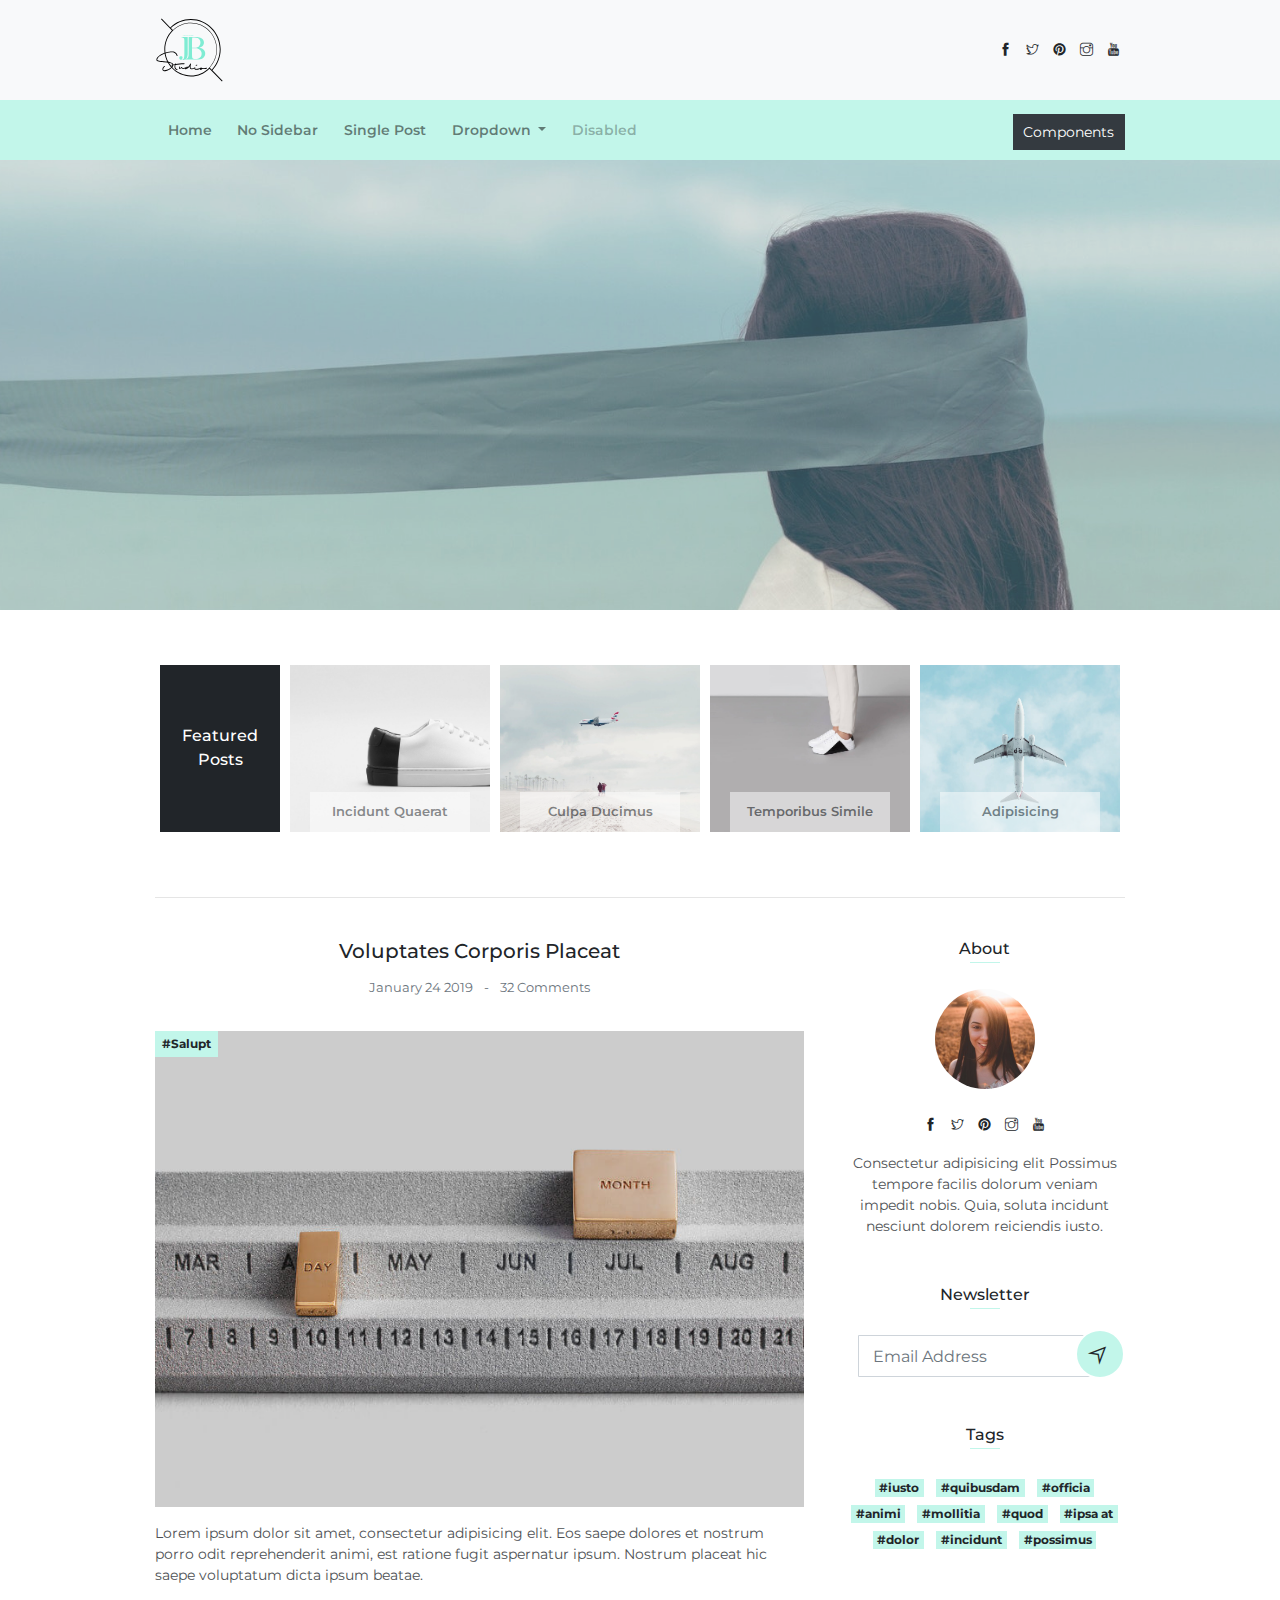
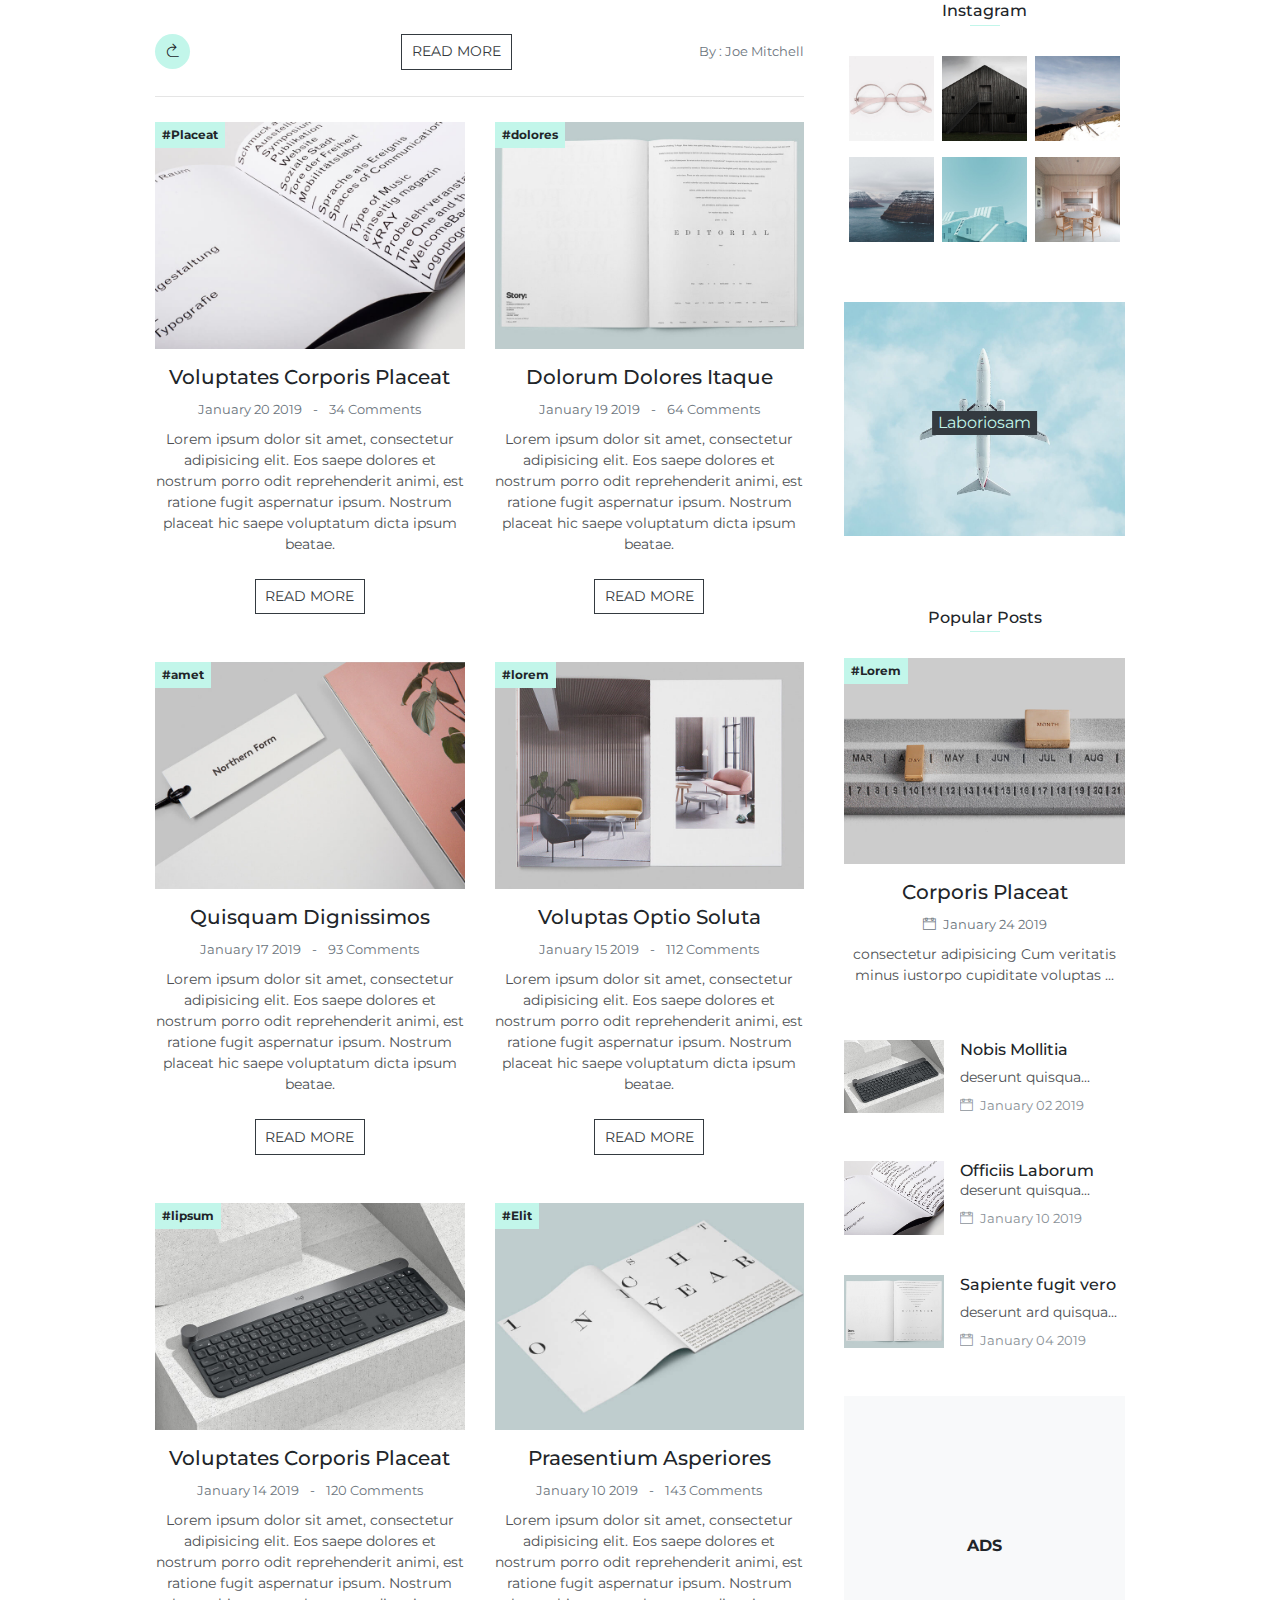
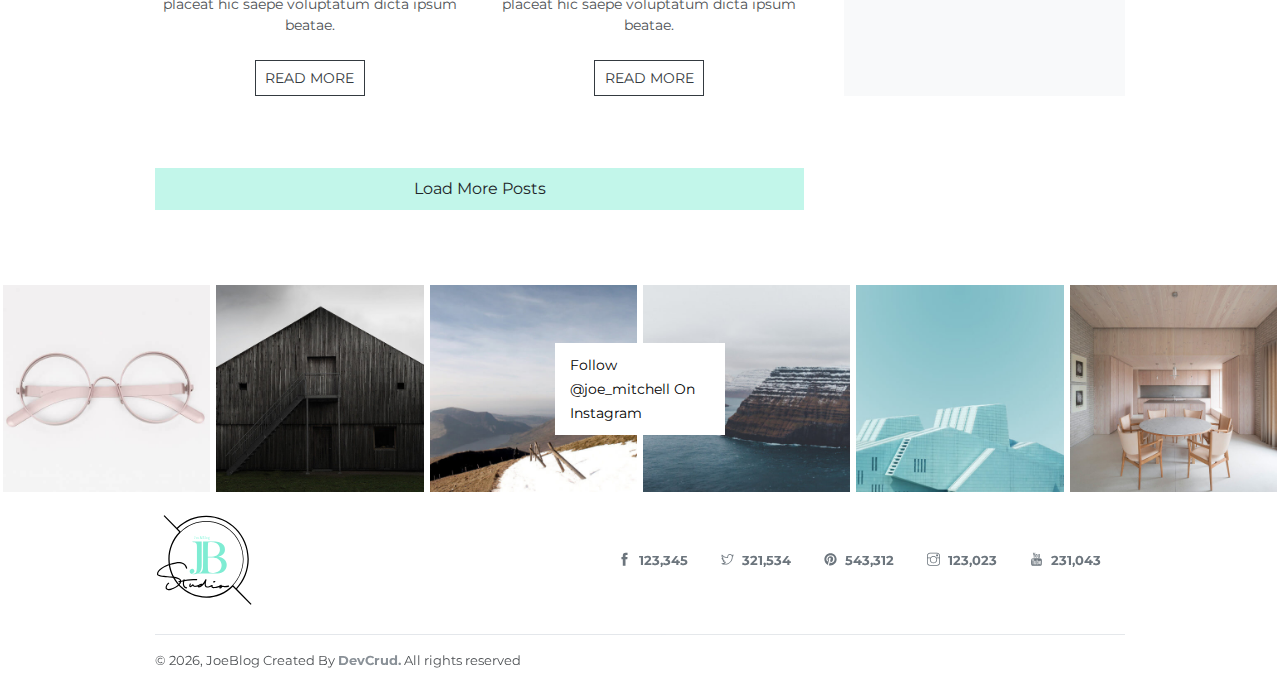
==== index.html @ 9dda312b "template website" ====
<!DOCTYPE html>
<html lang="en">
<head>
	<meta charset="utf-8">
    <meta name="viewport" content="width=device-width, initial-scale=1, shrink-to-fit=no">
    <meta name="description" content="Start your development with JoeBLog landing page.">
    <meta name="author" content="Devcrud">
    <title>JoeBLog | Free Bootstrap 4.3.x template</title>
    <!-- font icons -->
    <link rel="stylesheet" href="assets/vendors/themify-icons/css/themify-icons.css">
    <!-- Bootstrap + JoeBLog main styles -->
	<link rel="stylesheet" href="assets/css/joeblog.css">
</head>
<body data-spy="scroll" data-target=".navbar" data-offset="40" id="home">
    
    <!-- page First Navigation -->
    <nav class="navbar navbar-light bg-light">
        <div class="container">
            <a class="navbar-brand" href="#">
                <img src="assets/imgs/logo.svg" alt="">
            </a>
            <div class="socials">
                <a href="javascript:void(0)"><i class="ti-facebook"></i></a>
                <a href="javascript:void(0)"><i class="ti-twitter"></i></a>
                <a href="javascript:void(0)"><i class="ti-pinterest-alt"></i></a>
                <a href="javascript:void(0)"><i class="ti-instagram"></i></a>
                <a href="javascript:void(0)"><i class="ti-youtube"></i></a>
            </div>
        </div>
    </nav>
    <!-- End Of First Navigation -->

    <!-- Page Second Navigation -->
    <nav class="navbar custom-navbar navbar-expand-md navbar-light bg-primary sticky-top">
        <div class="container">
            <button class="navbar-toggler ml-auto" type="button" data-toggle="collapse" data-target="#navbarSupportedContent" aria-controls="navbarSupportedContent" aria-expanded="false" aria-label="Toggle navigation">
                <span class="navbar-toggler-icon"></span>
            </button>
            <div class="collapse navbar-collapse" id="navbarSupportedContent">
                <ul class="navbar-nav">                     
                    <li class="nav-item">
                        <a class="nav-link" href="index.html">Home</a>
                    </li>
                    <li class="nav-item">
                        <a class="nav-link" href="no-sidebar.html">No Sidebar</a>
                    </li>
                    <li class="nav-item">
                        <a class="nav-link" href="single-post.html">Single Post</a>
                    </li>
                    <li class="nav-item dropdown">
                        <a class="nav-link dropdown-toggle" href="#" id="navbarDropdown" role="button" data-toggle="dropdown" aria-haspopup="true" aria-expanded="false">
                            Dropdown
                        </a>
                        <div class="dropdown-menu" aria-labelledby="navbarDropdown">
                            <a class="dropdown-item" href="#">Action</a>
                            <a class="dropdown-item" href="#">Another action</a>
                            <div class="dropdown-divider"></div>
                            <a class="dropdown-item" href="#">Something else here</a>
                        </div>
                    </li>
                    <li class="nav-item">
                        <a class="nav-link disabled" href="#">Disabled</a>
                    </li>
                </ul>
                <div class="navbar-nav ml-auto">
                    <li class="nav-item">
                        <a href="components.html" class="ml-4 btn btn-dark mt-1 btn-sm">Components</a>
                    </li>
                </div>
            </div>
        </div>
    </nav>
    <!-- End Of Page Second Navigation -->
    
    <!-- page-header -->
    <header class="page-header"></header>
    <!-- end of page header -->

    <div class="container">
        <section>
            <div class="feature-posts">
                <a href="single-post.html" class="feature-post-item">                       
                    <span>Featured Posts</span>
                </a>
                <a href="single-post.html" class="feature-post-item">
                    <img src="assets/imgs/img-1.jpg" class="w-100" alt="">
                    <div class="feature-post-caption">Incidunt Quaerat</div>
                </a>
                <a href="single-post.html" class="feature-post-item">
                    <img src="assets/imgs/img-2.jpg" class="w-100" alt="">
                    <div class="feature-post-caption">Culpa Ducimus</div>
                </a>
                <a href="single-post.html" class="feature-post-item">
                    <img src="assets/imgs/img-3.jpg" class="w-100" alt="">
                    <div class="feature-post-caption">Temporibus Simile</div>
                </a>
                <a href="single-post.html" class="feature-post-item">
                    <img src="assets/imgs/img-4.jpg" class="w-100" alt="">
                    <div class="feature-post-caption">Adipisicing</div>
                </a>
            </div>
        </section>
        <hr>
        <div class="page-container">
            <div class="page-content">
                <div class="card">
                    <div class="card-header text-center">
                        <h5 class="card-title">Voluptates Corporis Placeat</h5> 
                        <small class="small text-muted">January 24 2019 
                            <span class="px-2">-</span>
                            <a href="#" class="text-muted">32 Comments</a>
                        </small>
                    </div>
                    <div class="card-body">
                        <div class="blog-media">
                            <img src="assets/imgs/blog-6.jpg" alt="" class="w-100">
                            <a href="#" class="badge badge-primary">#Salupt</a>     
                        </div>  
                        <p class="my-3">Lorem ipsum dolor sit amet, consectetur adipisicing elit. Eos saepe dolores et nostrum porro odit reprehenderit animi, est ratione fugit aspernatur ipsum. Nostrum placeat hic saepe voluptatum dicta ipsum beatae.</p>
                    </div>
                    
                    <div class="card-footer d-flex justify-content-between align-items-center flex-basis-0">
                        <button class="btn btn-primary circle-35 mr-4"><i class="ti-back-right"></i></button>
                        <a href="single-post.html" class="btn btn-outline-dark btn-sm">READ MORE</a>
                        <a href="#" class="text-dark small text-muted">By : Joe Mitchell</a>
                    </div>                  
                </div>
                <hr>
                <div class="row">                       
                    <div class="col-lg-6">
                        <div class="card text-center mb-5">
                            <div class="card-header p-0">                                   
                                <div class="blog-media">
                                    <img src="assets/imgs/blog-2.jpg" alt="" class="w-100">
                                    <a href="#" class="badge badge-primary">#Placeat</a>        
                                </div>  
                            </div>
                            <div class="card-body px-0">
                                <h5 class="card-title mb-2">Voluptates Corporis Placeat</h5>    
                                <small class="small text-muted">January 20 2019 
                                    <span class="px-2">-</span>
                                    <a href="#" class="text-muted">34 Comments</a>
                                </small>
                                <p class="my-2">Lorem ipsum dolor sit amet, consectetur adipisicing elit. Eos saepe dolores et nostrum porro odit reprehenderit animi, est ratione fugit aspernatur ipsum. Nostrum placeat hic saepe voluptatum dicta ipsum beatae.</p>
                            </div>
                            
                            <div class="card-footer p-0 text-center">
                                <a href="single-post.html" class="btn btn-outline-dark btn-sm">READ MORE</a>
                            </div>                  
                        </div>
                    </div>
                    <div class="col-lg-6">
                        <div class="card text-center mb-5">
                            <div class="card-header p-0">                                   
                                <div class="blog-media">
                                    <img src="assets/imgs/blog-3.jpg" alt="" class="w-100">
                                    <a href="#" class="badge badge-primary">#dolores</a>        
                                </div>  
                            </div>
                            <div class="card-body px-0">
                                <h5 class="card-title mb-2">Dolorum Dolores Itaque</h5> 
                                <small class="small text-muted">January 19 2019 
                                    <span class="px-2">-</span>
                                    <a href="#" class="text-muted">64 Comments</a>
                                </small>
                                <p class="my-2">Lorem ipsum dolor sit amet, consectetur adipisicing elit. Eos saepe dolores et nostrum porro odit reprehenderit animi, est ratione fugit aspernatur ipsum. Nostrum placeat hic saepe voluptatum dicta ipsum beatae.</p>
                            </div>
                            
                            <div class="card-footer p-0 text-center">
                                <a href="single-post.html" class="btn btn-outline-dark btn-sm">READ MORE</a>
                            </div>                  
                        </div>
                    </div>
                </div>
                <div class="row">                       
                    <div class="col-lg-6">
                        <div class="card text-center mb-5">
                            <div class="card-header p-0">                                   
                                <div class="blog-media">
                                    <img src="assets/imgs/blog-4.jpg" alt="" class="w-100">
                                    <a href="#" class="badge badge-primary">#amet</a>       
                                </div>  
                            </div>
                            <div class="card-body px-0">
                                <h5 class="card-title mb-2">Quisquam Dignissimos</h5>   
                                <small class="small text-muted">January 17 2019 
                                    <span class="px-2">-</span>
                                    <a href="#" class="text-muted">93 Comments</a>
                                </small>
                                <p class="my-2">Lorem ipsum dolor sit amet, consectetur adipisicing elit. Eos saepe dolores et nostrum porro odit reprehenderit animi, est ratione fugit aspernatur ipsum. Nostrum placeat hic saepe voluptatum dicta ipsum beatae.</p>
                            </div>
                            
                            <div class="card-footer p-0 text-center">
                                <a href="single-post.html" class="btn btn-outline-dark btn-sm">READ MORE</a>
                            </div>                  
                        </div>
                    </div>
                    <div class="col-lg-6">
                        <div class="card text-center mb-5">
                            <div class="card-header p-0">                                   
                                <div class="blog-media">
                                    <img src="assets/imgs/blog-5.jpg" alt="" class="w-100">
                                    <a href="#" class="badge badge-primary">#lorem</a>      
                                </div>  
                            </div>
                            <div class="card-body px-0">
                                <h5 class="card-title mb-2">Voluptas Optio Soluta</h5>  
                                <small class="small text-muted">January 15 2019 
                                    <span class="px-2">-</span>
                                    <a href="#" class="text-muted">112 Comments</a>
                                </small>
                                <p class="my-2">Lorem ipsum dolor sit amet, consectetur adipisicing elit. Eos saepe dolores et nostrum porro odit reprehenderit animi, est ratione fugit aspernatur ipsum. Nostrum placeat hic saepe voluptatum dicta ipsum beatae.</p>
                            </div>
                            
                            <div class="card-footer p-0 text-center">
                                <a href="single-post.html" class="btn btn-outline-dark btn-sm">READ MORE</a>
                            </div>                  
                        </div>
                    </div>
                </div>
                <div class="row">                       
                    <div class="col-lg-6">
                        <div class="card text-center mb-5">
                            <div class="card-header p-0">                                   
                                <div class="blog-media">
                                    <img src="assets/imgs/blog-1.jpg" alt="" class="w-100">
                                    <a href="#" class="badge badge-primary">#lipsum</a>     
                                </div>  
                            </div>
                            <div class="card-body px-0">
                                <h5 class="card-title mb-2">Voluptates Corporis Placeat</h5>    
                                <small class="small text-muted">January 14 2019 
                                    <span class="px-2">-</span>
                                    <a href="#" class="text-muted">120 Comments</a>
                                </small>
                                <p class="my-2">Lorem ipsum dolor sit amet, consectetur adipisicing elit. Eos saepe dolores et nostrum porro odit reprehenderit animi, est ratione fugit aspernatur ipsum. Nostrum placeat hic saepe voluptatum dicta ipsum beatae.</p>
                            </div>
                            
                            <div class="card-footer p-0 text-center">
                                <a href="single-post.html" class="btn btn-outline-dark btn-sm">READ MORE</a>
                            </div>                  
                        </div>
                    </div>
                    <div class="col-lg-6">
                        <div class="card text-center mb-5">
                            <div class="card-header p-0">                                   
                                <div class="blog-media">
                                    <img src="assets/imgs/blog-7.jpg" alt="" class="w-100">
                                    <a href="#" class="badge badge-primary">#Elit</a>       
                                </div>  
                            </div>
                            <div class="card-body px-0">
                                <h5 class="card-title mb-2">Praesentium Asperiores</h5> 
                                <small class="small text-muted">January 10 2019 
                                    <span class="px-2">-</span>
                                    <a href="#" class="text-muted">143 Comments</a>
                                </small>
                                <p class="my-2">Lorem ipsum dolor sit amet, consectetur adipisicing elit. Eos saepe dolores et nostrum porro odit reprehenderit animi, est ratione fugit aspernatur ipsum. Nostrum placeat hic saepe voluptatum dicta ipsum beatae.</p>
                            </div>
                            
                            <div class="card-footer p-0 text-center">
                                <a href="single-post.html" class="btn btn-outline-dark btn-sm">READ MORE</a>
                            </div>                  
                        </div>
                    </div>
                </div>
                <button class="btn btn-primary btn-block my-4">Load More Posts</button>
            </div>

            <!-- Sidebar -->
            <div class="page-sidebar text-center">
                <h6 class="sidebar-title section-title mb-4 mt-3">About</h6>
                <img src="assets/imgs/avatar.jpg" alt="" class="circle-100 mb-3">
                <div class="socials mb-3 mt-2">
                    <a href="javascript:void(0)"><i class="ti-facebook"></i></a>
                    <a href="javascript:void(0)"><i class="ti-twitter"></i></a>
                    <a href="javascript:void(0)"><i class="ti-pinterest-alt"></i></a>
                    <a href="javascript:void(0)"><i class="ti-instagram"></i></a>
                    <a href="javascript:void(0)"><i class="ti-youtube"></i></a>
                </div>
                <p>Consectetur adipisicing elit Possimus tempore facilis dolorum veniam impedit nobis. Quia, soluta incidunt nesciunt dolorem reiciendis iusto.</p>
                

                <h6 class="sidebar-title mt-5 mb-4">Newsletter</h6>
                <form action="">
                    <div class="subscribe-wrapper">
                        <input type="email" class="form-control" placeholder="Email Address">
                        <button type="submit" class="btn btn-primary"><i class="ti-location-arrow"></i></button>
                    </div>
                </form>

                <h6 class="sidebar-title mt-5 mb-4">Tags</h6>
                <a href="javascript:void(0)" class="badge badge-primary m-1">#iusto</a>
                <a href="javascript:void(0)" class="badge badge-primary m-1">#quibusdam</a>
                <a href="javascript:void(0)" class="badge badge-primary m-1">#officia</a>
                <a href="javascript:void(0)" class="badge badge-primary m-1">#animi</a>
                <a href="javascript:void(0)" class="badge badge-primary m-1">#mollitia</a>
                <a href="javascript:void(0)" class="badge badge-primary m-1">#quod</a>
                <a href="javascript:void(0)" class="badge badge-primary m-1">#ipsa at</a>
                <a href="javascript:void(0)" class="badge badge-primary m-1">#dolor</a>
                <a href="javascript:void(0)" class="badge badge-primary m-1">#incidunt</a>
                <a href="javascript:void(0)" class="badge badge-primary m-1">#possimus</a>

                <h6 class="sidebar-title mt-5 mb-4">Instagram</h6>
                <div class="row px-3">
                    <div class="col-4 p-1 figure">
                        <a href="#" class="figure-img">
                            <img src="assets/imgs/insta-1.jpg" alt="">
                        </a>
                    </div>
                    <div class="col-4 p-1 figure">
                        <a href="#" class="figure-img">
                            <img src="assets/imgs/insta-2.jpg" alt="" class="w-100 m-0">
                        </a>
                    </div>  
                    <div class="col-4 p-1 figure">
                        <a href="#" class="figure-img">
                            <img src="assets/imgs/insta-3.jpg" alt="" class="w-100">
                        </a>
                    </div>
                    <div class="col-4 p-1 figure">
                        <a href="#" class="figure-img">
                            <img src="assets/imgs/insta-4.jpg" alt="" class="w-100 m-0">
                        </a>
                    </div>  
                    <div class="col-4 p-1 figure">
                        <a href="#" class="figure-img">
                            <img src="assets/imgs/insta-5.jpg" alt="" class="w-100">
                        </a>
                    </div>
                    <div class="col-4 p-1 figure">
                        <a href="#" class="figure-img">
                            <img src="assets/imgs/insta-6.jpg" alt="" class="w-100 m-0">
                        </a>
                    </div>                          
                </div>  

                <figure class="figure mt-5">
                    <a href="single-post.html" class="figure-img">
                        <img src="assets/imgs/img-4.jpg" alt="" class="w-100">
                        <figcaption class="figcaption">Laboriosam</figcaption>
                    </a>
                </figure>

                <h6 class="sidebar-title mt-5 mb-4">Popular Posts</h6>
                <div class="card mb-4">
                    <a href="single-post.html" class="overlay-link"></a>
                    <div class="card-header p-0">                                   
                        <div class="blog-media">
                            <img src="assets/imgs/blog-6.jpg" alt="" class="w-100">
                            <a href="#" class="badge badge-primary">#Lorem</a>      
                        </div>  
                    </div>
                    <div class="card-body px-0">
                        <h5 class="card-title mb-2">Corporis Placeat</h5>   
                        <small class="small text-muted"><i class="ti-calendar pr-1"></i> January 24 2019
                        </small>
                        <p class="my-2">consectetur adipisicing Cum veritatis minus iustorpo cupiditate voluptas ...</p>
                    </div>      
                </div>

                <div class="media text-left mb-4">
                    <a href="single-post.html" class="overlay-link"></a>
                    <img class="mr-3" src="assets/imgs/blog-1.jpg" width="100px" alt="Generic placeholder image">
                    <div class="media-body">
                        <h6 class="mt-0">Nobis Mollitia</h6>
                        <p class="mb-2"> deserunt quisqua...</p>
                        <p class="text-muted small"><i class="ti-calendar pr-1"></i>  January 02 2019</p>
                    </div>
                </div>
                <div class="media text-left mb-4">
                    <a href="single-post.html" class="overlay-link"></a>
                    <img class="mr-3" src="assets/imgs/blog-2.jpg" width="100px" alt="Generic placeholder image">
                    <div class="media-body">
                        <h6 class="mt-0">Officiis Laborum</6>
                        <p class="mb-2"> deserunt quisqua...</p>                            
                        <p class="text-muted small"><i class="ti-calendar pr-1"></i>  January 10 2019</p>
                    </div>
                </div>
                <div class="media text-left mb-4">
                    <a href="single-post.html" class="overlay-link"></a>
                    <img class="mr-3" src="assets/imgs/blog-3.jpg" width="100px" alt="Generic placeholder image">
                    <div class="media-body">
                        <h6 class="mt-0">Sapiente fugit vero</h6>
                        <p class="mb-2"> deserunt ard quisqua...</p>                        
                        <p class="text-muted small"><i class="ti-calendar pr-1"></i>  January 04 2019</p>
                    </div>
                </div>  
                <div class="ad-card d-flex text-center align-items-center justify-content-center">
                    <span href="#" class="font-weight-bold">ADS</span>
                </div>
            </div>
        </div>
    </div>

    <div class="instagram-wrapper mt-5">
        <div class="ig-id">
            <a href="javascript:void(0)">Follow @joe_mitchell On Instagram</a>
        </div>
        <a href="javascript:void(0)" class="insta-item">
            <img src="assets/imgs/insta-1.jpg" alt="" class="w-100">
            <div class="overlay">
                <span>
                    <i class="ti-heart"></i> 23
                </span>
                <span>
                    <i class="ti-comment"></i> 12
                </span>
            </div>
        </a>
        <a href="javascript:void(0)" class="insta-item">
            <img src="assets/imgs/insta-2.jpg" alt="" class="w-100">
            <div class="overlay">
                <span>
                    <i class="ti-heart"></i> 23
                </span>
                <span>
                    <i class="ti-comment"></i> 12
                </span>
            </div>
        </a>
        <a href="javascript:void(0)" class="insta-item">
            <img src="assets/imgs/insta-3.jpg" alt="" class="w-100">
            <div class="overlay">
                <span>
                    <i class="ti-heart"></i> 23
                </span>
                <span>
                    <i class="ti-comment"></i> 12
                </span>
            </div>
        </a>
        <a href="javascript:void(0)" class="insta-item">
            <img src="assets/imgs/insta-4.jpg" alt="" class="w-100">
            <div class="overlay">
                <span>
                    <i class="ti-heart"></i> 23
                </span>
                <span>
                    <i class="ti-comment"></i> 12
                </span>
            </div>
        </a>
        <a href="javascript:void(0)" class="insta-item">
            <img src="assets/imgs/insta-5.jpg" alt="" class="w-100">
            <div class="overlay">
                <span>
                    <i class="ti-heart"></i> 23
                </span>
                <span>
                    <i class="ti-comment"></i> 12
                </span>
            </div>
        </a>
        <a href="javascript:void(0)" class="insta-item">
            <img src="assets/imgs/insta-6.jpg" alt="" class="w-100">
            <div class="overlay">
                <span>
                    <i class="ti-heart"></i> 23
                </span>
                <span>
                    <i class="ti-comment"></i> 12
                </span>
            </div>
        </a>
    </div>

    <!-- Page Footer -->
    <footer class="page-footer">
        <div class="container">
            <div class="row align-items-center justify-content-between">
                <div class="col-md-3 text-center text-md-left mb-3 mb-md-0">
                    <img src="assets/imgs/logo.svg" alt="" class="logo">
                </div>
                <div class="col-md-9 text-center text-md-right">
                    <div class="socials">
                        <a href="javascript:void(0)" class="font-weight-bold text-muted mr-4"><i class="ti-facebook pr-1"></i> 123,345</a>
                        <a href="javascript:void(0)" class="font-weight-bold text-muted mr-4"><i class="ti-twitter pr-1"></i> 321,534</a>
                        <a href="javascript:void(0)" class="font-weight-bold text-muted mr-4"><i class="ti-pinterest-alt pr-1"></i> 543,312</a>
                        <a href="javascript:void(0)" class="font-weight-bold text-muted mr-4"><i class="ti-instagram pr-1"></i> 123,023</a>
                        <a href="javascript:void(0)" class="font-weight-bold text-muted mr-4"><i class="ti-youtube pr-1"></i> 231,043</a>
                    </div>
                </div>  
            </div>
            <p class="border-top mb-0 mt-4 pt-3 small">&copy; <script>document.write(new Date().getFullYear())</script>, JoeBlog Created By <a href="https://www.devcrud.com" class="text-muted font-weight-bold" target="_blank">DevCrud.</a>  All rights reserved </p> 
        </div>      
    </footer>
    <!-- End of Page Footer -->

	<!-- core  -->
    <script src="assets/vendors/jquery/jquery-3.4.1.js"></script>
    <script src="assets/vendors/bootstrap/bootstrap.bundle.js"></script>

    <!-- JoeBLog js -->
    <script src="assets/js/joeblog.js"></script>

</body>
</html>
---- assets/vendors/themify-icons/css/themify-icons.css ----
@font-face {
	font-family: 'themify';
	src:url("../fonts/themify.eot?-fvbane");
	src:url("../fonts/themify.eot?#iefix-fvbane") format("embedded-opentype"),
		url("../fonts/themify.woff?-fvbane") format("woff"),
		url("../fonts/themify.ttf?-fvbane") format("truetype"),
		url("../fonts/themify.svg?-fvbane#themify") format("svg");
	font-weight: normal;
	font-style: normal;
}

[class^="ti-"], [class*=" ti-"] {
	font-family: 'themify';
	speak: none;
	font-style: normal;
	font-weight: normal;
	font-variant: normal;
	text-transform: none;
	line-height: 1;

	/* Better Font Rendering =========== */
	-webkit-font-smoothing: antialiased;
	-moz-osx-font-smoothing: grayscale;
}

.ti-wand:before {
	content: "\e600";
}
.ti-volume:before {
	content: "\e601";
}
.ti-user:before {
	content: "\e602";
}
.ti-unlock:before {
	content: "\e603";
}
.ti-unlink:before {
	content: "\e604";
}
.ti-trash:before {
	content: "\e605";
}
.ti-thought:before {
	content: "\e606";
}
.ti-target:before {
	content: "\e607";
}
.ti-tag:before {
	content: "\e608";
}
.ti-tablet:before {
	content: "\e609";
}
.ti-star:before {
	content: "\e60a";
}
.ti-spray:before {
	content: "\e60b";
}
.ti-signal:before {
	content: "\e60c";
}
.ti-shopping-cart:before {
	content: "\e60d";
}
.ti-shopping-cart-full:before {
	content: "\e60e";
}
.ti-settings:before {
	content: "\e60f";
}
.ti-search:before {
	content: "\e610";
}
.ti-zoom-in:before {
	content: "\e611";
}
.ti-zoom-out:before {
	content: "\e612";
}
.ti-cut:before {
	content: "\e613";
}
.ti-ruler:before {
	content: "\e614";
}
.ti-ruler-pencil:before {
	content: "\e615";
}
.ti-ruler-alt:before {
	content: "\e616";
}
.ti-bookmark:before {
	content: "\e617";
}
.ti-bookmark-alt:before {
	content: "\e618";
}
.ti-reload:before {
	content: "\e619";
}
.ti-plus:before {
	content: "\e61a";
}
.ti-pin:before {
	content: "\e61b";
}
.ti-pencil:before {
	content: "\e61c";
}
.ti-pencil-alt:before {
	content: "\e61d";
}
.ti-paint-roller:before {
	content: "\e61e";
}
.ti-paint-bucket:before {
	content: "\e61f";
}
.ti-na:before {
	content: "\e620";
}
.ti-mobile:before {
	content: "\e621";
}
.ti-minus:before {
	content: "\e622";
}
.ti-medall:before {
	content: "\e623";
}
.ti-medall-alt:before {
	content: "\e624";
}
.ti-marker:before {
	content: "\e625";
}
.ti-marker-alt:before {
	content: "\e626";
}
.ti-arrow-up:before {
	content: "\e627";
}
.ti-arrow-right:before {
	content: "\e628";
}
.ti-arrow-left:before {
	content: "\e629";
}
.ti-arrow-down:before {
	content: "\e62a";
}
.ti-lock:before {
	content: "\e62b";
}
.ti-location-arrow:before {
	content: "\e62c";
}
.ti-link:before {
	content: "\e62d";
}
.ti-layout:before {
	content: "\e62e";
}
.ti-layers:before {
	content: "\e62f";
}
.ti-layers-alt:before {
	content: "\e630";
}
.ti-key:before {
	content: "\e631";
}
.ti-import:before {
	content: "\e632";
}
.ti-image:before {
	content: "\e633";
}
.ti-heart:before {
	content: "\e634";
}
.ti-heart-broken:before {
	content: "\e635";
}
.ti-hand-stop:before {
	content: "\e636";
}
.ti-hand-open:before {
	content: "\e637";
}
.ti-hand-drag:before {
	content: "\e638";
}
.ti-folder:before {
	content: "\e639";
}
.ti-flag:before {
	content: "\e63a";
}
.ti-flag-alt:before {
	content: "\e63b";
}
.ti-flag-alt-2:before {
	content: "\e63c";
}
.ti-eye:before {
	content: "\e63d";
}
.ti-export:before {
	content: "\e63e";
}
.ti-exchange-vertical:before {
	content: "\e63f";
}
.ti-desktop:before {
	content: "\e640";
}
.ti-cup:before {
	content: "\e641";
}
.ti-crown:before {
	content: "\e642";
}
.ti-comments:before {
	content: "\e643";
}
.ti-comment:before {
	content: "\e644";
}
.ti-comment-alt:before {
	content: "\e645";
}
.ti-close:before {
	content: "\e646";
}
.ti-clip:before {
	content: "\e647";
}
.ti-angle-up:before {
	content: "\e648";
}
.ti-angle-right:before {
	content: "\e649";
}
.ti-angle-left:before {
	content: "\e64a";
}
.ti-angle-down:before {
	content: "\e64b";
}
.ti-check:before {
	content: "\e64c";
}
.ti-check-box:before {
	content: "\e64d";
}
.ti-camera:before {
	content: "\e64e";
}
.ti-announcement:before {
	content: "\e64f";
}
.ti-brush:before {
	content: "\e650";
}
.ti-briefcase:before {
	content: "\e651";
}
.ti-bolt:before {
	content: "\e652";
}
.ti-bolt-alt:before {
	content: "\e653";
}
.ti-blackboard:before {
	content: "\e654";
}
.ti-bag:before {
	content: "\e655";
}
.ti-move:before {
	content: "\e656";
}
.ti-arrows-vertical:before {
	content: "\e657";
}
.ti-arrows-horizontal:before {
	content: "\e658";
}
.ti-fullscreen:before {
	content: "\e659";
}
.ti-arrow-top-right:before {
	content: "\e65a";
}
.ti-arrow-top-left:before {
	content: "\e65b";
}
.ti-arrow-circle-up:before {
	content: "\e65c";
}
.ti-arrow-circle-right:before {
	content: "\e65d";
}
.ti-arrow-circle-left:before {
	content: "\e65e";
}
.ti-arrow-circle-down:before {
	content: "\e65f";
}
.ti-angle-double-up:before {
	content: "\e660";
}
.ti-angle-double-right:before {
	content: "\e661";
}
.ti-angle-double-left:before {
	content: "\e662";
}
.ti-angle-double-down:before {
	content: "\e663";
}
.ti-zip:before {
	content: "\e664";
}
.ti-world:before {
	content: "\e665";
}
.ti-wheelchair:before {
	content: "\e666";
}
.ti-view-list:before {
	content: "\e667";
}
.ti-view-list-alt:before {
	content: "\e668";
}
.ti-view-grid:before {
	content: "\e669";
}
.ti-uppercase:before {
	content: "\e66a";
}
.ti-upload:before {
	content: "\e66b";
}
.ti-underline:before {
	content: "\e66c";
}
.ti-truck:before {
	content: "\e66d";
}
.ti-timer:before {
	content: "\e66e";
}
.ti-ticket:before {
	content: "\e66f";
}
.ti-thumb-up:before {
	content: "\e670";
}
.ti-thumb-down:before {
	content: "\e671";
}
.ti-text:before {
	content: "\e672";
}
.ti-stats-up:before {
	content: "\e673";
}
.ti-stats-down:before {
	content: "\e674";
}
.ti-split-v:before {
	content: "\e675";
}
.ti-split-h:before {
	content: "\e676";
}
.ti-smallcap:before {
	content: "\e677";
}
.ti-shine:before {
	content: "\e678";
}
.ti-shift-right:before {
	content: "\e679";
}
.ti-shift-left:before {
	content: "\e67a";
}
.ti-shield:before {
	content: "\e67b";
}
.ti-notepad:before {
	content: "\e67c";
}
.ti-server:before {
	content: "\e67d";
}
.ti-quote-right:before {
	content: "\e67e";
}
.ti-quote-left:before {
	content: "\e67f";
}
.ti-pulse:before {
	content: "\e680";
}
.ti-printer:before {
	content: "\e681";
}
.ti-power-off:before {
	content: "\e682";
}
.ti-plug:before {
	content: "\e683";
}
.ti-pie-chart:before {
	content: "\e684";
}
.ti-paragraph:before {
	content: "\e685";
}
.ti-panel:before {
	content: "\e686";
}
.ti-package:before {
	content: "\e687";
}
.ti-music:before {
	content: "\e688";
}
.ti-music-alt:before {
	content: "\e689";
}
.ti-mouse:before {
	content: "\e68a";
}
.ti-mouse-alt:before {
	content: "\e68b";
}
.ti-money:before {
	content: "\e68c";
}
.ti-microphone:before {
	content: "\e68d";
}
.ti-menu:before {
	content: "\e68e";
}
.ti-menu-alt:before {
	content: "\e68f";
}
.ti-map:before {
	content: "\e690";
}
.ti-map-alt:before {
	content: "\e691";
}
.ti-loop:before {
	content: "\e692";
}
.ti-location-pin:before {
	content: "\e693";
}
.ti-list:before {
	content: "\e694";
}
.ti-light-bulb:before {
	content: "\e695";
}
.ti-Italic:before {
	content: "\e696";
}
.ti-info:before {
	content: "\e697";
}
.ti-infinite:before {
	content: "\e698";
}
.ti-id-badge:before {
	content: "\e699";
}
.ti-hummer:before {
	content: "\e69a";
}
.ti-home:before {
	content: "\e69b";
}
.ti-help:before {
	content: "\e69c";
}
.ti-headphone:before {
	content: "\e69d";
}
.ti-harddrives:before {
	content: "\e69e";
}
.ti-harddrive:before {
	content: "\e69f";
}
.ti-gift:before {
	content: "\e6a0";
}
.ti-game:before {
	content: "\e6a1";
}
.ti-filter:before {
	content: "\e6a2";
}
.ti-files:before {
	content: "\e6a3";
}
.ti-file:before {
	content: "\e6a4";
}
.ti-eraser:before {
	content: "\e6a5";
}
.ti-envelope:before {
	content: "\e6a6";
}
.ti-download:before {
	content: "\e6a7";
}
.ti-direction:before {
	content: "\e6a8";
}
.ti-direction-alt:before {
	content: "\e6a9";
}
.ti-dashboard:before {
	content: "\e6aa";
}
.ti-control-stop:before {
	content: "\e6ab";
}
.ti-control-shuffle:before {
	content: "\e6ac";
}
.ti-control-play:before {
	content: "\e6ad";
}
.ti-control-pause:before {
	content: "\e6ae";
}
.ti-control-forward:before {
	content: "\e6af";
}
.ti-control-backward:before {
	content: "\e6b0";
}
.ti-cloud:before {
	content: "\e6b1";
}
.ti-cloud-up:before {
	content: "\e6b2";
}
.ti-cloud-down:before {
	content: "\e6b3";
}
.ti-clipboard:before {
	content: "\e6b4";
}
.ti-car:before {
	content: "\e6b5";
}
.ti-calendar:before {
	content: "\e6b6";
}
.ti-book:before {
	content: "\e6b7";
}
.ti-bell:before {
	content: "\e6b8";
}
.ti-basketball:before {
	content: "\e6b9";
}
.ti-bar-chart:before {
	content: "\e6ba";
}
.ti-bar-chart-alt:before {
	content: "\e6bb";
}
.ti-back-right:before {
	content: "\e6bc";
}
.ti-back-left:before {
	content: "\e6bd";
}
.ti-arrows-corner:before {
	content: "\e6be";
}
.ti-archive:before {
	content: "\e6bf";
}
.ti-anchor:before {
	content: "\e6c0";
}
.ti-align-right:before {
	content: "\e6c1";
}
.ti-align-left:before {
	content: "\e6c2";
}
.ti-align-justify:before {
	content: "\e6c3";
}
.ti-align-center:before {
	content: "\e6c4";
}
.ti-alert:before {
	content: "\e6c5";
}
.ti-alarm-clock:before {
	content: "\e6c6";
}
.ti-agenda:before {
	content: "\e6c7";
}
.ti-write:before {
	content: "\e6c8";
}
.ti-window:before {
	content: "\e6c9";
}
.ti-widgetized:before {
	content: "\e6ca";
}
.ti-widget:before {
	content: "\e6cb";
}
.ti-widget-alt:before {
	content: "\e6cc";
}
.ti-wallet:before {
	content: "\e6cd";
}
.ti-video-clapper:before {
	content: "\e6ce";
}
.ti-video-camera:before {
	content: "\e6cf";
}
.ti-vector:before {
	content: "\e6d0";
}
.ti-themify-logo:before {
	content: "\e6d1";
}
.ti-themify-favicon:before {
	content: "\e6d2";
}
.ti-themify-favicon-alt:before {
	content: "\e6d3";
}
.ti-support:before {
	content: "\e6d4";
}
.ti-stamp:before {
	content: "\e6d5";
}
.ti-split-v-alt:before {
	content: "\e6d6";
}
.ti-slice:before {
	content: "\e6d7";
}
.ti-shortcode:before {
	content: "\e6d8";
}
.ti-shift-right-alt:before {
	content: "\e6d9";
}
.ti-shift-left-alt:before {
	content: "\e6da";
}
.ti-ruler-alt-2:before {
	content: "\e6db";
}
.ti-receipt:before {
	content: "\e6dc";
}
.ti-pin2:before {
	content: "\e6dd";
}
.ti-pin-alt:before {
	content: "\e6de";
}
.ti-pencil-alt2:before {
	content: "\e6df";
}
.ti-palette:before {
	content: "\e6e0";
}
.ti-more:before {
	content: "\e6e1";
}
.ti-more-alt:before {
	content: "\e6e2";
}
.ti-microphone-alt:before {
	content: "\e6e3";
}
.ti-magnet:before {
	content: "\e6e4";
}
.ti-line-double:before {
	content: "\e6e5";
}
.ti-line-dotted:before {
	content: "\e6e6";
}
.ti-line-dashed:before {
	content: "\e6e7";
}
.ti-layout-width-full:before {
	content: "\e6e8";
}
.ti-layout-width-default:before {
	content: "\e6e9";
}
.ti-layout-width-default-alt:before {
	content: "\e6ea";
}
.ti-layout-tab:before {
	content: "\e6eb";
}
.ti-layout-tab-window:before {
	content: "\e6ec";
}
.ti-layout-tab-v:before {
	content: "\e6ed";
}
.ti-layout-tab-min:before {
	content: "\e6ee";
}
.ti-layout-slider:before {
	content: "\e6ef";
}
.ti-layout-slider-alt:before {
	content: "\e6f0";
}
.ti-layout-sidebar-right:before {
	content: "\e6f1";
}
.ti-layout-sidebar-none:before {
	content: "\e6f2";
}
.ti-layout-sidebar-left:before {
	content: "\e6f3";
}
.ti-layout-placeholder:before {
	content: "\e6f4";
}
.ti-layout-menu:before {
	content: "\e6f5";
}
.ti-layout-menu-v:before {
	content: "\e6f6";
}
.ti-layout-menu-separated:before {
	content: "\e6f7";
}
.ti-layout-menu-full:before {
	content: "\e6f8";
}
.ti-layout-media-right-alt:before {
	content: "\e6f9";
}
.ti-layout-media-right:before {
	content: "\e6fa";
}
.ti-layout-media-overlay:before {
	content: "\e6fb";
}
.ti-layout-media-overlay-alt:before {
	content: "\e6fc";
}
.ti-layout-media-overlay-alt-2:before {
	content: "\e6fd";
}
.ti-layout-media-left-alt:before {
	content: "\e6fe";
}
.ti-layout-media-left:before {
	content: "\e6ff";
}
.ti-layout-media-center-alt:before {
	content: "\e700";
}
.ti-layout-media-center:before {
	content: "\e701";
}
.ti-layout-list-thumb:before {
	content: "\e702";
}
.ti-layout-list-thumb-alt:before {
	content: "\e703";
}
.ti-layout-list-post:before {
	content: "\e704";
}
.ti-layout-list-large-image:before {
	content: "\e705";
}
.ti-layout-line-solid:before {
	content: "\e706";
}
.ti-layout-grid4:before {
	content: "\e707";
}
.ti-layout-grid3:before {
	content: "\e708";
}
.ti-layout-grid2:before {
	content: "\e709";
}
.ti-layout-grid2-thumb:before {
	content: "\e70a";
}
.ti-layout-cta-right:before {
	content: "\e70b";
}
.ti-layout-cta-left:before {
	content: "\e70c";
}
.ti-layout-cta-center:before {
	content: "\e70d";
}
.ti-layout-cta-btn-right:before {
	content: "\e70e";
}
.ti-layout-cta-btn-left:before {
	content: "\e70f";
}
.ti-layout-column4:before {
	content: "\e710";
}
.ti-layout-column3:before {
	content: "\e711";
}
.ti-layout-column2:before {
	content: "\e712";
}
.ti-layout-accordion-separated:before {
	content: "\e713";
}
.ti-layout-accordion-merged:before {
	content: "\e714";
}
.ti-layout-accordion-list:before {
	content: "\e715";
}
.ti-ink-pen:before {
	content: "\e716";
}
.ti-info-alt:before {
	content: "\e717";
}
.ti-help-alt:before {
	content: "\e718";
}
.ti-headphone-alt:before {
	content: "\e719";
}
.ti-hand-point-up:before {
	content: "\e71a";
}
.ti-hand-point-right:before {
	content: "\e71b";
}
.ti-hand-point-left:before {
	content: "\e71c";
}
.ti-hand-point-down:before {
	content: "\e71d";
}
.ti-gallery:before {
	content: "\e71e";
}
.ti-face-smile:before {
	content: "\e71f";
}
.ti-face-sad:before {
	content: "\e720";
}
.ti-credit-card:before {
	content: "\e721";
}
.ti-control-skip-forward:before {
	content: "\e722";
}
.ti-control-skip-backward:before {
	content: "\e723";
}
.ti-control-record:before {
	content: "\e724";
}
.ti-control-eject:before {
	content: "\e725";
}
.ti-comments-smiley:before {
	content: "\e726";
}
.ti-brush-alt:before {
	content: "\e727";
}
.ti-youtube:before {
	content: "\e728";
}
.ti-vimeo:before {
	content: "\e729";
}
.ti-twitter:before {
	content: "\e72a";
}
.ti-time:before {
	content: "\e72b";
}
.ti-tumblr:before {
	content: "\e72c";
}
.ti-skype:before {
	content: "\e72d";
}
.ti-share:before {
	content: "\e72e";
}
.ti-share-alt:before {
	content: "\e72f";
}
.ti-rocket:before {
	content: "\e730";
}
.ti-pinterest:before {
	content: "\e731";
}
.ti-new-window:before {
	content: "\e732";
}
.ti-microsoft:before {
	content: "\e733";
}
.ti-list-ol:before {
	content: "\e734";
}
.ti-linkedin:before {
	content: "\e735";
}
.ti-layout-sidebar-2:before {
	content: "\e736";
}
.ti-layout-grid4-alt:before {
	content: "\e737";
}
.ti-layout-grid3-alt:before {
	content: "\e738";
}
.ti-layout-grid2-alt:before {
	content: "\e739";
}
.ti-layout-column4-alt:before {
	content: "\e73a";
}
.ti-layout-column3-alt:before {
	content: "\e73b";
}
.ti-layout-column2-alt:before {
	content: "\e73c";
}
.ti-instagram:before {
	content: "\e73d";
}
.ti-google:before {
	content: "\e73e";
}
.ti-github:before {
	content: "\e73f";
}
.ti-flickr:before {
	content: "\e740";
}
.ti-facebook:before {
	content: "\e741";
}
.ti-dropbox:before {
	content: "\e742";
}
.ti-dribbble:before {
	content: "\e743";
}
.ti-apple:before {
	content: "\e744";
}
.ti-android:before {
	content: "\e745";
}
.ti-save:before {
	content: "\e746";
}
.ti-save-alt:before {
	content: "\e747";
}
.ti-yahoo:before {
	content: "\e748";
}
.ti-wordpress:before {
	content: "\e749";
}
.ti-vimeo-alt:before {
	content: "\e74a";
}
.ti-twitter-alt:before {
	content: "\e74b";
}
.ti-tumblr-alt:before {
	content: "\e74c";
}
.ti-trello:before {
	content: "\e74d";
}
.ti-stack-overflow:before {
	content: "\e74e";
}
.ti-soundcloud:before {
	content: "\e74f";
}
.ti-sharethis:before {
	content: "\e750";
}
.ti-sharethis-alt:before {
	content: "\e751";
}
.ti-reddit:before {
	content: "\e752";
}
.ti-pinterest-alt:before {
	content: "\e753";
}
.ti-microsoft-alt:before {
	content: "\e754";
}
.ti-linux:before {
	content: "\e755";
}
.ti-jsfiddle:before {
	content: "\e756";
}
.ti-joomla:before {
	content: "\e757";
}
.ti-html5:before {
	content: "\e758";
}
.ti-flickr-alt:before {
	content: "\e759";
}
.ti-email:before {
	content: "\e75a";
}
.ti-drupal:before {
	content: "\e75b";
}
.ti-dropbox-alt:before {
	content: "\e75c";
}
.ti-css3:before {
	content: "\e75d";
}
.ti-rss:before {
	content: "\e75e";
}
.ti-rss-alt:before {
	content: "\e75f";
}
---- assets/css/joeblog.css ----
@charset "UTF-8";
/*!
=========================================================
* JoeBlog Landing page
=========================================================

* Copyright: 2019 DevCRUD (https://devcrud.com)
* Licensed: (https://devcrud.com/licenses)
* Coded by www.devcrud.com

=========================================================

* The above copyright notice and this permission notice shall be included in all copies or substantial portions of the Software.
*/
@import url("https://fonts.googleapis.com/css?family=Montserrat:100,100i,200,200i,300,300i,400,400i,500,500i,600,600i,700,700i,800,800i,900,900i");
:root {
  --blue: #007bff;
  --indigo: #6610f2;
  --purple: #6f42c1;
  --pink: #e83e8c;
  --red: #f9948d;
  --orange: #fd7e14;
  --yellow: #ffd54f;
  --green: #9ccc65;
  --teal: #c2f6ea;
  --cyan: #81d4fa;
  --white: #fff;
  --gray: #6c757d;
  --gray-dark: #343a40;
  --primary: #c2f6ea;
  --secondary: #adb5bd;
  --success: #9ccc65;
  --info: #81d4fa;
  --warning: #ffd54f;
  --danger: #f9948d;
  --light: #f8f9fa;
  --dark: #343a40;
  --breakpoint-xs: 0;
  --breakpoint-sm: 576px;
  --breakpoint-md: 768px;
  --breakpoint-lg: 992px;
  --breakpoint-xl: 1200px;
  --font-family-sans-serif: -apple-system, BlinkMacSystemFont, "Segoe UI", Roboto, "Helvetica Neue", Arial, sans-serif, "Apple Color Emoji", "Segoe UI Emoji", "Segoe UI Symbol", "Noto Color Emoji";
  --font-family-monospace: SFMono-Regular, Menlo, Monaco, Consolas, "Liberation Mono", "Courier New", monospace;
}

*,
*::before,
*::after {
  box-sizing: border-box;
}

html {
  font-family: sans-serif;
  line-height: 1.15;
  -webkit-text-size-adjust: 100%;
  -webkit-tap-highlight-color: rgba(0, 0, 0, 0);
}

article, aside, figcaption, figure, footer, header, hgroup, main, nav, section {
  display: block;
}

body {
  margin: 0;
  font-family: "Montserrat", sans-serif;
  font-size: 1rem;
  font-weight: 400;
  line-height: 1.5;
  color: #212529;
  text-align: left;
  background-color: #fff;
}

[tabindex="-1"]:focus {
  outline: 0 !important;
}

hr {
  box-sizing: content-box;
  height: 0;
  overflow: visible;
}

h1, h2, h3, h4, h5, h6 {
  margin-top: 0;
  margin-bottom: 0.5rem;
}

p {
  margin-top: 0;
  margin-bottom: 1rem;
}

abbr[title],
abbr[data-original-title] {
  text-decoration: underline;
  -webkit-text-decoration: underline dotted;
          text-decoration: underline dotted;
  cursor: help;
  border-bottom: 0;
  -webkit-text-decoration-skip-ink: none;
          text-decoration-skip-ink: none;
}

address {
  margin-bottom: 1rem;
  font-style: normal;
  line-height: inherit;
}

ol,
ul,
dl {
  margin-top: 0;
  margin-bottom: 1rem;
}

ol ol,
ul ul,
ol ul,
ul ol {
  margin-bottom: 0;
}

dt {
  font-weight: 700;
}

dd {
  margin-bottom: .5rem;
  margin-left: 0;
}

blockquote {
  margin: 0 0 1rem;
}

b,
strong {
  font-weight: bolder;
}

small {
  font-size: 80%;
}

sub,
sup {
  position: relative;
  font-size: 75%;
  line-height: 0;
  vertical-align: baseline;
}

sub {
  bottom: -.25em;
}

sup {
  top: -.5em;
}

a {
  color: #c2f6ea;
  text-decoration: none;
  background-color: transparent;
}

a:hover {
  color: #7fecd3;
  text-decoration: none;
}

a:not([href]):not([tabindex]) {
  color: inherit;
  text-decoration: none;
}

a:not([href]):not([tabindex]):hover, a:not([href]):not([tabindex]):focus {
  color: inherit;
  text-decoration: none;
}

a:not([href]):not([tabindex]):focus {
  outline: 0;
}

pre,
code,
kbd,
samp {
  font-family: SFMono-Regular, Menlo, Monaco, Consolas, "Liberation Mono", "Courier New", monospace;
  font-size: 1em;
}

pre {
  margin-top: 0;
  margin-bottom: 1rem;
  overflow: auto;
}

figure {
  margin: 0 0 1rem;
}

img {
  vertical-align: middle;
  border-style: none;
}

svg {
  overflow: hidden;
  vertical-align: middle;
}

table {
  border-collapse: collapse;
}

caption {
  padding-top: 0.75rem;
  padding-bottom: 0.75rem;
  color: #6c757d;
  text-align: left;
  caption-side: bottom;
}

th {
  text-align: inherit;
}

label {
  display: inline-block;
  margin-bottom: 0.5rem;
}

button {
  border-radius: 0;
}

button:focus {
  outline: 1px dotted;
  outline: 5px auto -webkit-focus-ring-color;
}

input,
button,
select,
optgroup,
textarea {
  margin: 0;
  font-family: inherit;
  font-size: inherit;
  line-height: inherit;
}

button,
input {
  overflow: visible;
}

button,
select {
  text-transform: none;
}

select {
  word-wrap: normal;
}

button,
[type="button"],
[type="reset"],
[type="submit"] {
  -webkit-appearance: button;
}

button:not(:disabled),
[type="button"]:not(:disabled),
[type="reset"]:not(:disabled),
[type="submit"]:not(:disabled) {
  cursor: pointer;
}

button::-moz-focus-inner,
[type="button"]::-moz-focus-inner,
[type="reset"]::-moz-focus-inner,
[type="submit"]::-moz-focus-inner {
  padding: 0;
  border-style: none;
}

input[type="radio"],
input[type="checkbox"] {
  box-sizing: border-box;
  padding: 0;
}

input[type="date"],
input[type="time"],
input[type="datetime-local"],
input[type="month"] {
  -webkit-appearance: listbox;
}

textarea {
  overflow: auto;
  resize: vertical;
}

fieldset {
  min-width: 0;
  padding: 0;
  margin: 0;
  border: 0;
}

legend {
  display: block;
  width: 100%;
  max-width: 100%;
  padding: 0;
  margin-bottom: .5rem;
  font-size: 1.5rem;
  line-height: inherit;
  color: inherit;
  white-space: normal;
}

progress {
  vertical-align: baseline;
}

[type="number"]::-webkit-inner-spin-button,
[type="number"]::-webkit-outer-spin-button {
  height: auto;
}

[type="search"] {
  outline-offset: -2px;
  -webkit-appearance: none;
}

[type="search"]::-webkit-search-decoration {
  -webkit-appearance: none;
}

::-webkit-file-upload-button {
  font: inherit;
  -webkit-appearance: button;
}

output {
  display: inline-block;
}

summary {
  display: list-item;
  cursor: pointer;
}

template {
  display: none;
}

[hidden] {
  display: none !important;
}

h1, h2, h3, h4, h5, h6,
.h1, .h2, .h3, .h4, .h5, .h6 {
  margin-bottom: 0.5rem;
  font-weight: 500;
  line-height: 1.2;
}

h1, .h1 {
  font-size: 2.5rem;
}

h2, .h2 {
  font-size: 2rem;
}

h3, .h3 {
  font-size: 1.75rem;
}

h4, .h4 {
  font-size: 1.5rem;
}

h5, .h5 {
  font-size: 1.25rem;
}

h6, .h6 {
  font-size: 1rem;
}

.lead {
  font-size: 1.25rem;
  font-weight: 300;
}

.display-1 {
  font-size: 6rem;
  font-weight: 300;
  line-height: 1.2;
}

.display-2 {
  font-size: 5.5rem;
  font-weight: 300;
  line-height: 1.2;
}

.display-3 {
  font-size: 4.5rem;
  font-weight: 300;
  line-height: 1.2;
}

.display-4 {
  font-size: 3.5rem;
  font-weight: 300;
  line-height: 1.2;
}

hr {
  margin-top: 1rem;
  margin-bottom: 1rem;
  border: 0;
  border-top: 1px solid rgba(0, 0, 0, 0.1);
}

small,
.small {
  font-size: 80%;
  font-weight: 400;
}

mark,
.mark {
  padding: 0.2em;
  background-color: #fcf8e3;
}

.list-unstyled {
  padding-left: 0;
  list-style: none;
}

.list-inline {
  padding-left: 0;
  list-style: none;
}

.list-inline-item {
  display: inline-block;
}

.list-inline-item:not(:last-child) {
  margin-right: 0.5rem;
}

.initialism {
  font-size: 90%;
  text-transform: uppercase;
}

.blockquote {
  margin-bottom: 1rem;
  font-size: 1.25rem;
}

.blockquote-footer {
  display: block;
  font-size: 80%;
  color: #6c757d;
}

.blockquote-footer::before {
  content: "\2014\00A0";
}

.img-fluid {
  max-width: 100%;
  height: auto;
}

.img-thumbnail {
  padding: 0.25rem;
  background-color: #fff;
  border: 1px solid #dee2e6;
  border-radius: 0rem;
  max-width: 100%;
  height: auto;
}

.figure {
  display: inline-block;
}

.figure-img {
  margin-bottom: 0.5rem;
  line-height: 1;
}

.figure-caption {
  font-size: 90%;
  color: #6c757d;
}

code {
  font-size: 87.5%;
  color: #e83e8c;
  word-break: break-word;
}

a > code {
  color: inherit;
}

kbd {
  padding: 0.2rem 0.4rem;
  font-size: 87.5%;
  color: #fff;
  background-color: #212529;
  border-radius: 0rem;
}

kbd kbd {
  padding: 0;
  font-size: 100%;
  font-weight: 700;
}

pre {
  display: block;
  font-size: 87.5%;
  color: #212529;
}

pre code {
  font-size: inherit;
  color: inherit;
  word-break: normal;
}

.pre-scrollable {
  max-height: 340px;
  overflow-y: scroll;
}

.container {
  width: 100%;
  padding-right: 15px;
  padding-left: 15px;
  margin-right: auto;
  margin-left: auto;
}

@media (min-width: 576px) {
  .container {
    max-width: 540px;
  }
}

@media (min-width: 768px) {
  .container {
    max-width: 720px;
  }
}

@media (min-width: 992px) {
  .container {
    max-width: 960px;
  }
}

@media (min-width: 1200px) {
  .container {
    max-width: 1140px;
  }
}

.container-fluid {
  width: 100%;
  padding-right: 15px;
  padding-left: 15px;
  margin-right: auto;
  margin-left: auto;
}

.row {
  display: -webkit-box;
  display: -webkit-flex;
  display: -ms-flexbox;
  display: flex;
  -webkit-flex-wrap: wrap;
      -ms-flex-wrap: wrap;
          flex-wrap: wrap;
  margin-right: -15px;
  margin-left: -15px;
}

.no-gutters {
  margin-right: 0;
  margin-left: 0;
}

.no-gutters > .col,
.no-gutters > [class*="col-"] {
  padding-right: 0;
  padding-left: 0;
}

.col-1, .col-2, .col-3, .col-4, .col-5, .col-6, .col-7, .col-8, .col-9, .col-10, .col-11, .col-12, .col,
.col-auto, .col-sm-1, .col-sm-2, .col-sm-3, .col-sm-4, .col-sm-5, .col-sm-6, .col-sm-7, .col-sm-8, .col-sm-9, .col-sm-10, .col-sm-11, .col-sm-12, .col-sm,
.col-sm-auto, .col-md-1, .col-md-2, .col-md-3, .col-md-4, .col-md-5, .col-md-6, .col-md-7, .col-md-8, .col-md-9, .col-md-10, .col-md-11, .col-md-12, .col-md,
.col-md-auto, .col-lg-1, .col-lg-2, .col-lg-3, .col-lg-4, .col-lg-5, .col-lg-6, .col-lg-7, .col-lg-8, .col-lg-9, .col-lg-10, .col-lg-11, .col-lg-12, .col-lg,
.col-lg-auto, .col-xl-1, .col-xl-2, .col-xl-3, .col-xl-4, .col-xl-5, .col-xl-6, .col-xl-7, .col-xl-8, .col-xl-9, .col-xl-10, .col-xl-11, .col-xl-12, .col-xl,
.col-xl-auto {
  position: relative;
  width: 100%;
  padding-right: 15px;
  padding-left: 15px;
}

.col {
  -webkit-flex-basis: 0;
      -ms-flex-preferred-size: 0;
          flex-basis: 0;
  -webkit-box-flex: 1;
  -webkit-flex-grow: 1;
      -ms-flex-positive: 1;
          flex-grow: 1;
  max-width: 100%;
}

.col-auto {
  -webkit-box-flex: 0;
  -webkit-flex: 0 0 auto;
      -ms-flex: 0 0 auto;
          flex: 0 0 auto;
  width: auto;
  max-width: 100%;
}

.col-1 {
  -webkit-box-flex: 0;
  -webkit-flex: 0 0 8.33333%;
      -ms-flex: 0 0 8.33333%;
          flex: 0 0 8.33333%;
  max-width: 8.33333%;
}

.col-2 {
  -webkit-box-flex: 0;
  -webkit-flex: 0 0 16.66667%;
      -ms-flex: 0 0 16.66667%;
          flex: 0 0 16.66667%;
  max-width: 16.66667%;
}

.col-3 {
  -webkit-box-flex: 0;
  -webkit-flex: 0 0 25%;
      -ms-flex: 0 0 25%;
          flex: 0 0 25%;
  max-width: 25%;
}

.col-4 {
  -webkit-box-flex: 0;
  -webkit-flex: 0 0 33.33333%;
      -ms-flex: 0 0 33.33333%;
          flex: 0 0 33.33333%;
  max-width: 33.33333%;
}

.col-5 {
  -webkit-box-flex: 0;
  -webkit-flex: 0 0 41.66667%;
      -ms-flex: 0 0 41.66667%;
          flex: 0 0 41.66667%;
  max-width: 41.66667%;
}

.col-6 {
  -webkit-box-flex: 0;
  -webkit-flex: 0 0 50%;
      -ms-flex: 0 0 50%;
          flex: 0 0 50%;
  max-width: 50%;
}

.col-7 {
  -webkit-box-flex: 0;
  -webkit-flex: 0 0 58.33333%;
      -ms-flex: 0 0 58.33333%;
          flex: 0 0 58.33333%;
  max-width: 58.33333%;
}

.col-8 {
  -webkit-box-flex: 0;
  -webkit-flex: 0 0 66.66667%;
      -ms-flex: 0 0 66.66667%;
          flex: 0 0 66.66667%;
  max-width: 66.66667%;
}

.col-9 {
  -webkit-box-flex: 0;
  -webkit-flex: 0 0 75%;
      -ms-flex: 0 0 75%;
          flex: 0 0 75%;
  max-width: 75%;
}

.col-10 {
  -webkit-box-flex: 0;
  -webkit-flex: 0 0 83.33333%;
      -ms-flex: 0 0 83.33333%;
          flex: 0 0 83.33333%;
  max-width: 83.33333%;
}

.col-11 {
  -webkit-box-flex: 0;
  -webkit-flex: 0 0 91.66667%;
      -ms-flex: 0 0 91.66667%;
          flex: 0 0 91.66667%;
  max-width: 91.66667%;
}

.col-12 {
  -webkit-box-flex: 0;
  -webkit-flex: 0 0 100%;
      -ms-flex: 0 0 100%;
          flex: 0 0 100%;
  max-width: 100%;
}

.order-first {
  -webkit-box-ordinal-group: 0;
  -webkit-order: -1;
      -ms-flex-order: -1;
          order: -1;
}

.order-last {
  -webkit-box-ordinal-group: 14;
  -webkit-order: 13;
      -ms-flex-order: 13;
          order: 13;
}

.order-0 {
  -webkit-box-ordinal-group: 1;
  -webkit-order: 0;
      -ms-flex-order: 0;
          order: 0;
}

.order-1 {
  -webkit-box-ordinal-group: 2;
  -webkit-order: 1;
      -ms-flex-order: 1;
          order: 1;
}

.order-2 {
  -webkit-box-ordinal-group: 3;
  -webkit-order: 2;
      -ms-flex-order: 2;
          order: 2;
}

.order-3 {
  -webkit-box-ordinal-group: 4;
  -webkit-order: 3;
      -ms-flex-order: 3;
          order: 3;
}

.order-4 {
  -webkit-box-ordinal-group: 5;
  -webkit-order: 4;
      -ms-flex-order: 4;
          order: 4;
}

.order-5 {
  -webkit-box-ordinal-group: 6;
  -webkit-order: 5;
      -ms-flex-order: 5;
          order: 5;
}

.order-6 {
  -webkit-box-ordinal-group: 7;
  -webkit-order: 6;
      -ms-flex-order: 6;
          order: 6;
}

.order-7 {
  -webkit-box-ordinal-group: 8;
  -webkit-order: 7;
      -ms-flex-order: 7;
          order: 7;
}

.order-8 {
  -webkit-box-ordinal-group: 9;
  -webkit-order: 8;
      -ms-flex-order: 8;
          order: 8;
}

.order-9 {
  -webkit-box-ordinal-group: 10;
  -webkit-order: 9;
      -ms-flex-order: 9;
          order: 9;
}

.order-10 {
  -webkit-box-ordinal-group: 11;
  -webkit-order: 10;
      -ms-flex-order: 10;
          order: 10;
}

.order-11 {
  -webkit-box-ordinal-group: 12;
  -webkit-order: 11;
      -ms-flex-order: 11;
          order: 11;
}

.order-12 {
  -webkit-box-ordinal-group: 13;
  -webkit-order: 12;
      -ms-flex-order: 12;
          order: 12;
}

.offset-1 {
  margin-left: 8.33333%;
}

.offset-2 {
  margin-left: 16.66667%;
}

.offset-3 {
  margin-left: 25%;
}

.offset-4 {
  margin-left: 33.33333%;
}

.offset-5 {
  margin-left: 41.66667%;
}

.offset-6 {
  margin-left: 50%;
}

.offset-7 {
  margin-left: 58.33333%;
}

.offset-8 {
  margin-left: 66.66667%;
}

.offset-9 {
  margin-left: 75%;
}

.offset-10 {
  margin-left: 83.33333%;
}

.offset-11 {
  margin-left: 91.66667%;
}

@media (min-width: 576px) {
  .col-sm {
    -webkit-flex-basis: 0;
        -ms-flex-preferred-size: 0;
            flex-basis: 0;
    -webkit-box-flex: 1;
    -webkit-flex-grow: 1;
        -ms-flex-positive: 1;
            flex-grow: 1;
    max-width: 100%;
  }
  .col-sm-auto {
    -webkit-box-flex: 0;
    -webkit-flex: 0 0 auto;
        -ms-flex: 0 0 auto;
            flex: 0 0 auto;
    width: auto;
    max-width: 100%;
  }
  .col-sm-1 {
    -webkit-box-flex: 0;
    -webkit-flex: 0 0 8.33333%;
        -ms-flex: 0 0 8.33333%;
            flex: 0 0 8.33333%;
    max-width: 8.33333%;
  }
  .col-sm-2 {
    -webkit-box-flex: 0;
    -webkit-flex: 0 0 16.66667%;
        -ms-flex: 0 0 16.66667%;
            flex: 0 0 16.66667%;
    max-width: 16.66667%;
  }
  .col-sm-3 {
    -webkit-box-flex: 0;
    -webkit-flex: 0 0 25%;
        -ms-flex: 0 0 25%;
            flex: 0 0 25%;
    max-width: 25%;
  }
  .col-sm-4 {
    -webkit-box-flex: 0;
    -webkit-flex: 0 0 33.33333%;
        -ms-flex: 0 0 33.33333%;
            flex: 0 0 33.33333%;
    max-width: 33.33333%;
  }
  .col-sm-5 {
    -webkit-box-flex: 0;
    -webkit-flex: 0 0 41.66667%;
        -ms-flex: 0 0 41.66667%;
            flex: 0 0 41.66667%;
    max-width: 41.66667%;
  }
  .col-sm-6 {
    -webkit-box-flex: 0;
    -webkit-flex: 0 0 50%;
        -ms-flex: 0 0 50%;
            flex: 0 0 50%;
    max-width: 50%;
  }
  .col-sm-7 {
    -webkit-box-flex: 0;
    -webkit-flex: 0 0 58.33333%;
        -ms-flex: 0 0 58.33333%;
            flex: 0 0 58.33333%;
    max-width: 58.33333%;
  }
  .col-sm-8 {
    -webkit-box-flex: 0;
    -webkit-flex: 0 0 66.66667%;
        -ms-flex: 0 0 66.66667%;
            flex: 0 0 66.66667%;
    max-width: 66.66667%;
  }
  .col-sm-9 {
    -webkit-box-flex: 0;
    -webkit-flex: 0 0 75%;
        -ms-flex: 0 0 75%;
            flex: 0 0 75%;
    max-width: 75%;
  }
  .col-sm-10 {
    -webkit-box-flex: 0;
    -webkit-flex: 0 0 83.33333%;
        -ms-flex: 0 0 83.33333%;
            flex: 0 0 83.33333%;
    max-width: 83.33333%;
  }
  .col-sm-11 {
    -webkit-box-flex: 0;
    -webkit-flex: 0 0 91.66667%;
        -ms-flex: 0 0 91.66667%;
            flex: 0 0 91.66667%;
    max-width: 91.66667%;
  }
  .col-sm-12 {
    -webkit-box-flex: 0;
    -webkit-flex: 0 0 100%;
        -ms-flex: 0 0 100%;
            flex: 0 0 100%;
    max-width: 100%;
  }
  .order-sm-first {
    -webkit-box-ordinal-group: 0;
    -webkit-order: -1;
        -ms-flex-order: -1;
            order: -1;
  }
  .order-sm-last {
    -webkit-box-ordinal-group: 14;
    -webkit-order: 13;
        -ms-flex-order: 13;
            order: 13;
  }
  .order-sm-0 {
    -webkit-box-ordinal-group: 1;
    -webkit-order: 0;
        -ms-flex-order: 0;
            order: 0;
  }
  .order-sm-1 {
    -webkit-box-ordinal-group: 2;
    -webkit-order: 1;
        -ms-flex-order: 1;
            order: 1;
  }
  .order-sm-2 {
    -webkit-box-ordinal-group: 3;
    -webkit-order: 2;
        -ms-flex-order: 2;
            order: 2;
  }
  .order-sm-3 {
    -webkit-box-ordinal-group: 4;
    -webkit-order: 3;
        -ms-flex-order: 3;
            order: 3;
  }
  .order-sm-4 {
    -webkit-box-ordinal-group: 5;
    -webkit-order: 4;
        -ms-flex-order: 4;
            order: 4;
  }
  .order-sm-5 {
    -webkit-box-ordinal-group: 6;
    -webkit-order: 5;
        -ms-flex-order: 5;
            order: 5;
  }
  .order-sm-6 {
    -webkit-box-ordinal-group: 7;
    -webkit-order: 6;
        -ms-flex-order: 6;
            order: 6;
  }
  .order-sm-7 {
    -webkit-box-ordinal-group: 8;
    -webkit-order: 7;
        -ms-flex-order: 7;
            order: 7;
  }
  .order-sm-8 {
    -webkit-box-ordinal-group: 9;
    -webkit-order: 8;
        -ms-flex-order: 8;
            order: 8;
  }
  .order-sm-9 {
    -webkit-box-ordinal-group: 10;
    -webkit-order: 9;
        -ms-flex-order: 9;
            order: 9;
  }
  .order-sm-10 {
    -webkit-box-ordinal-group: 11;
    -webkit-order: 10;
        -ms-flex-order: 10;
            order: 10;
  }
  .order-sm-11 {
    -webkit-box-ordinal-group: 12;
    -webkit-order: 11;
        -ms-flex-order: 11;
            order: 11;
  }
  .order-sm-12 {
    -webkit-box-ordinal-group: 13;
    -webkit-order: 12;
        -ms-flex-order: 12;
            order: 12;
  }
  .offset-sm-0 {
    margin-left: 0;
  }
  .offset-sm-1 {
    margin-left: 8.33333%;
  }
  .offset-sm-2 {
    margin-left: 16.66667%;
  }
  .offset-sm-3 {
    margin-left: 25%;
  }
  .offset-sm-4 {
    margin-left: 33.33333%;
  }
  .offset-sm-5 {
    margin-left: 41.66667%;
  }
  .offset-sm-6 {
    margin-left: 50%;
  }
  .offset-sm-7 {
    margin-left: 58.33333%;
  }
  .offset-sm-8 {
    margin-left: 66.66667%;
  }
  .offset-sm-9 {
    margin-left: 75%;
  }
  .offset-sm-10 {
    margin-left: 83.33333%;
  }
  .offset-sm-11 {
    margin-left: 91.66667%;
  }
}

@media (min-width: 768px) {
  .col-md {
    -webkit-flex-basis: 0;
        -ms-flex-preferred-size: 0;
            flex-basis: 0;
    -webkit-box-flex: 1;
    -webkit-flex-grow: 1;
        -ms-flex-positive: 1;
            flex-grow: 1;
    max-width: 100%;
  }
  .col-md-auto {
    -webkit-box-flex: 0;
    -webkit-flex: 0 0 auto;
        -ms-flex: 0 0 auto;
            flex: 0 0 auto;
    width: auto;
    max-width: 100%;
  }
  .col-md-1 {
    -webkit-box-flex: 0;
    -webkit-flex: 0 0 8.33333%;
        -ms-flex: 0 0 8.33333%;
            flex: 0 0 8.33333%;
    max-width: 8.33333%;
  }
  .col-md-2 {
    -webkit-box-flex: 0;
    -webkit-flex: 0 0 16.66667%;
        -ms-flex: 0 0 16.66667%;
            flex: 0 0 16.66667%;
    max-width: 16.66667%;
  }
  .col-md-3 {
    -webkit-box-flex: 0;
    -webkit-flex: 0 0 25%;
        -ms-flex: 0 0 25%;
            flex: 0 0 25%;
    max-width: 25%;
  }
  .col-md-4 {
    -webkit-box-flex: 0;
    -webkit-flex: 0 0 33.33333%;
        -ms-flex: 0 0 33.33333%;
            flex: 0 0 33.33333%;
    max-width: 33.33333%;
  }
  .col-md-5 {
    -webkit-box-flex: 0;
    -webkit-flex: 0 0 41.66667%;
        -ms-flex: 0 0 41.66667%;
            flex: 0 0 41.66667%;
    max-width: 41.66667%;
  }
  .col-md-6 {
    -webkit-box-flex: 0;
    -webkit-flex: 0 0 50%;
        -ms-flex: 0 0 50%;
            flex: 0 0 50%;
    max-width: 50%;
  }
  .col-md-7 {
    -webkit-box-flex: 0;
    -webkit-flex: 0 0 58.33333%;
        -ms-flex: 0 0 58.33333%;
            flex: 0 0 58.33333%;
    max-width: 58.33333%;
  }
  .col-md-8 {
    -webkit-box-flex: 0;
    -webkit-flex: 0 0 66.66667%;
        -ms-flex: 0 0 66.66667%;
            flex: 0 0 66.66667%;
    max-width: 66.66667%;
  }
  .col-md-9 {
    -webkit-box-flex: 0;
    -webkit-flex: 0 0 75%;
        -ms-flex: 0 0 75%;
            flex: 0 0 75%;
    max-width: 75%;
  }
  .col-md-10 {
    -webkit-box-flex: 0;
    -webkit-flex: 0 0 83.33333%;
        -ms-flex: 0 0 83.33333%;
            flex: 0 0 83.33333%;
    max-width: 83.33333%;
  }
  .col-md-11 {
    -webkit-box-flex: 0;
    -webkit-flex: 0 0 91.66667%;
        -ms-flex: 0 0 91.66667%;
            flex: 0 0 91.66667%;
    max-width: 91.66667%;
  }
  .col-md-12 {
    -webkit-box-flex: 0;
    -webkit-flex: 0 0 100%;
        -ms-flex: 0 0 100%;
            flex: 0 0 100%;
    max-width: 100%;
  }
  .order-md-first {
    -webkit-box-ordinal-group: 0;
    -webkit-order: -1;
        -ms-flex-order: -1;
            order: -1;
  }
  .order-md-last {
    -webkit-box-ordinal-group: 14;
    -webkit-order: 13;
        -ms-flex-order: 13;
            order: 13;
  }
  .order-md-0 {
    -webkit-box-ordinal-group: 1;
    -webkit-order: 0;
        -ms-flex-order: 0;
            order: 0;
  }
  .order-md-1 {
    -webkit-box-ordinal-group: 2;
    -webkit-order: 1;
        -ms-flex-order: 1;
            order: 1;
  }
  .order-md-2 {
    -webkit-box-ordinal-group: 3;
    -webkit-order: 2;
        -ms-flex-order: 2;
            order: 2;
  }
  .order-md-3 {
    -webkit-box-ordinal-group: 4;
    -webkit-order: 3;
        -ms-flex-order: 3;
            order: 3;
  }
  .order-md-4 {
    -webkit-box-ordinal-group: 5;
    -webkit-order: 4;
        -ms-flex-order: 4;
            order: 4;
  }
  .order-md-5 {
    -webkit-box-ordinal-group: 6;
    -webkit-order: 5;
        -ms-flex-order: 5;
            order: 5;
  }
  .order-md-6 {
    -webkit-box-ordinal-group: 7;
    -webkit-order: 6;
        -ms-flex-order: 6;
            order: 6;
  }
  .order-md-7 {
    -webkit-box-ordinal-group: 8;
    -webkit-order: 7;
        -ms-flex-order: 7;
            order: 7;
  }
  .order-md-8 {
    -webkit-box-ordinal-group: 9;
    -webkit-order: 8;
        -ms-flex-order: 8;
            order: 8;
  }
  .order-md-9 {
    -webkit-box-ordinal-group: 10;
    -webkit-order: 9;
        -ms-flex-order: 9;
            order: 9;
  }
  .order-md-10 {
    -webkit-box-ordinal-group: 11;
    -webkit-order: 10;
        -ms-flex-order: 10;
            order: 10;
  }
  .order-md-11 {
    -webkit-box-ordinal-group: 12;
    -webkit-order: 11;
        -ms-flex-order: 11;
            order: 11;
  }
  .order-md-12 {
    -webkit-box-ordinal-group: 13;
    -webkit-order: 12;
        -ms-flex-order: 12;
            order: 12;
  }
  .offset-md-0 {
    margin-left: 0;
  }
  .offset-md-1 {
    margin-left: 8.33333%;
  }
  .offset-md-2 {
    margin-left: 16.66667%;
  }
  .offset-md-3 {
    margin-left: 25%;
  }
  .offset-md-4 {
    margin-left: 33.33333%;
  }
  .offset-md-5 {
    margin-left: 41.66667%;
  }
  .offset-md-6 {
    margin-left: 50%;
  }
  .offset-md-7 {
    margin-left: 58.33333%;
  }
  .offset-md-8 {
    margin-left: 66.66667%;
  }
  .offset-md-9 {
    margin-left: 75%;
  }
  .offset-md-10 {
    margin-left: 83.33333%;
  }
  .offset-md-11 {
    margin-left: 91.66667%;
  }
}

@media (min-width: 992px) {
  .col-lg {
    -webkit-flex-basis: 0;
        -ms-flex-preferred-size: 0;
            flex-basis: 0;
    -webkit-box-flex: 1;
    -webkit-flex-grow: 1;
        -ms-flex-positive: 1;
            flex-grow: 1;
    max-width: 100%;
  }
  .col-lg-auto {
    -webkit-box-flex: 0;
    -webkit-flex: 0 0 auto;
        -ms-flex: 0 0 auto;
            flex: 0 0 auto;
    width: auto;
    max-width: 100%;
  }
  .col-lg-1 {
    -webkit-box-flex: 0;
    -webkit-flex: 0 0 8.33333%;
        -ms-flex: 0 0 8.33333%;
            flex: 0 0 8.33333%;
    max-width: 8.33333%;
  }
  .col-lg-2 {
    -webkit-box-flex: 0;
    -webkit-flex: 0 0 16.66667%;
        -ms-flex: 0 0 16.66667%;
            flex: 0 0 16.66667%;
    max-width: 16.66667%;
  }
  .col-lg-3 {
    -webkit-box-flex: 0;
    -webkit-flex: 0 0 25%;
        -ms-flex: 0 0 25%;
            flex: 0 0 25%;
    max-width: 25%;
  }
  .col-lg-4 {
    -webkit-box-flex: 0;
    -webkit-flex: 0 0 33.33333%;
        -ms-flex: 0 0 33.33333%;
            flex: 0 0 33.33333%;
    max-width: 33.33333%;
  }
  .col-lg-5 {
    -webkit-box-flex: 0;
    -webkit-flex: 0 0 41.66667%;
        -ms-flex: 0 0 41.66667%;
            flex: 0 0 41.66667%;
    max-width: 41.66667%;
  }
  .col-lg-6 {
    -webkit-box-flex: 0;
    -webkit-flex: 0 0 50%;
        -ms-flex: 0 0 50%;
            flex: 0 0 50%;
    max-width: 50%;
  }
  .col-lg-7 {
    -webkit-box-flex: 0;
    -webkit-flex: 0 0 58.33333%;
        -ms-flex: 0 0 58.33333%;
            flex: 0 0 58.33333%;
    max-width: 58.33333%;
  }
  .col-lg-8 {
    -webkit-box-flex: 0;
    -webkit-flex: 0 0 66.66667%;
        -ms-flex: 0 0 66.66667%;
            flex: 0 0 66.66667%;
    max-width: 66.66667%;
  }
  .col-lg-9 {
    -webkit-box-flex: 0;
    -webkit-flex: 0 0 75%;
        -ms-flex: 0 0 75%;
            flex: 0 0 75%;
    max-width: 75%;
  }
  .col-lg-10 {
    -webkit-box-flex: 0;
    -webkit-flex: 0 0 83.33333%;
        -ms-flex: 0 0 83.33333%;
            flex: 0 0 83.33333%;
    max-width: 83.33333%;
  }
  .col-lg-11 {
    -webkit-box-flex: 0;
    -webkit-flex: 0 0 91.66667%;
        -ms-flex: 0 0 91.66667%;
            flex: 0 0 91.66667%;
    max-width: 91.66667%;
  }
  .col-lg-12 {
    -webkit-box-flex: 0;
    -webkit-flex: 0 0 100%;
        -ms-flex: 0 0 100%;
            flex: 0 0 100%;
    max-width: 100%;
  }
  .order-lg-first {
    -webkit-box-ordinal-group: 0;
    -webkit-order: -1;
        -ms-flex-order: -1;
            order: -1;
  }
  .order-lg-last {
    -webkit-box-ordinal-group: 14;
    -webkit-order: 13;
        -ms-flex-order: 13;
            order: 13;
  }
  .order-lg-0 {
    -webkit-box-ordinal-group: 1;
    -webkit-order: 0;
        -ms-flex-order: 0;
            order: 0;
  }
  .order-lg-1 {
    -webkit-box-ordinal-group: 2;
    -webkit-order: 1;
        -ms-flex-order: 1;
            order: 1;
  }
  .order-lg-2 {
    -webkit-box-ordinal-group: 3;
    -webkit-order: 2;
        -ms-flex-order: 2;
            order: 2;
  }
  .order-lg-3 {
    -webkit-box-ordinal-group: 4;
    -webkit-order: 3;
        -ms-flex-order: 3;
            order: 3;
  }
  .order-lg-4 {
    -webkit-box-ordinal-group: 5;
    -webkit-order: 4;
        -ms-flex-order: 4;
            order: 4;
  }
  .order-lg-5 {
    -webkit-box-ordinal-group: 6;
    -webkit-order: 5;
        -ms-flex-order: 5;
            order: 5;
  }
  .order-lg-6 {
    -webkit-box-ordinal-group: 7;
    -webkit-order: 6;
        -ms-flex-order: 6;
            order: 6;
  }
  .order-lg-7 {
    -webkit-box-ordinal-group: 8;
    -webkit-order: 7;
        -ms-flex-order: 7;
            order: 7;
  }
  .order-lg-8 {
    -webkit-box-ordinal-group: 9;
    -webkit-order: 8;
        -ms-flex-order: 8;
            order: 8;
  }
  .order-lg-9 {
    -webkit-box-ordinal-group: 10;
    -webkit-order: 9;
        -ms-flex-order: 9;
            order: 9;
  }
  .order-lg-10 {
    -webkit-box-ordinal-group: 11;
    -webkit-order: 10;
        -ms-flex-order: 10;
            order: 10;
  }
  .order-lg-11 {
    -webkit-box-ordinal-group: 12;
    -webkit-order: 11;
        -ms-flex-order: 11;
            order: 11;
  }
  .order-lg-12 {
    -webkit-box-ordinal-group: 13;
    -webkit-order: 12;
        -ms-flex-order: 12;
            order: 12;
  }
  .offset-lg-0 {
    margin-left: 0;
  }
  .offset-lg-1 {
    margin-left: 8.33333%;
  }
  .offset-lg-2 {
    margin-left: 16.66667%;
  }
  .offset-lg-3 {
    margin-left: 25%;
  }
  .offset-lg-4 {
    margin-left: 33.33333%;
  }
  .offset-lg-5 {
    margin-left: 41.66667%;
  }
  .offset-lg-6 {
    margin-left: 50%;
  }
  .offset-lg-7 {
    margin-left: 58.33333%;
  }
  .offset-lg-8 {
    margin-left: 66.66667%;
  }
  .offset-lg-9 {
    margin-left: 75%;
  }
  .offset-lg-10 {
    margin-left: 83.33333%;
  }
  .offset-lg-11 {
    margin-left: 91.66667%;
  }
}

@media (min-width: 1200px) {
  .col-xl {
    -webkit-flex-basis: 0;
        -ms-flex-preferred-size: 0;
            flex-basis: 0;
    -webkit-box-flex: 1;
    -webkit-flex-grow: 1;
        -ms-flex-positive: 1;
            flex-grow: 1;
    max-width: 100%;
  }
  .col-xl-auto {
    -webkit-box-flex: 0;
    -webkit-flex: 0 0 auto;
        -ms-flex: 0 0 auto;
            flex: 0 0 auto;
    width: auto;
    max-width: 100%;
  }
  .col-xl-1 {
    -webkit-box-flex: 0;
    -webkit-flex: 0 0 8.33333%;
        -ms-flex: 0 0 8.33333%;
            flex: 0 0 8.33333%;
    max-width: 8.33333%;
  }
  .col-xl-2 {
    -webkit-box-flex: 0;
    -webkit-flex: 0 0 16.66667%;
        -ms-flex: 0 0 16.66667%;
            flex: 0 0 16.66667%;
    max-width: 16.66667%;
  }
  .col-xl-3 {
    -webkit-box-flex: 0;
    -webkit-flex: 0 0 25%;
        -ms-flex: 0 0 25%;
            flex: 0 0 25%;
    max-width: 25%;
  }
  .col-xl-4 {
    -webkit-box-flex: 0;
    -webkit-flex: 0 0 33.33333%;
        -ms-flex: 0 0 33.33333%;
            flex: 0 0 33.33333%;
    max-width: 33.33333%;
  }
  .col-xl-5 {
    -webkit-box-flex: 0;
    -webkit-flex: 0 0 41.66667%;
        -ms-flex: 0 0 41.66667%;
            flex: 0 0 41.66667%;
    max-width: 41.66667%;
  }
  .col-xl-6 {
    -webkit-box-flex: 0;
    -webkit-flex: 0 0 50%;
        -ms-flex: 0 0 50%;
            flex: 0 0 50%;
    max-width: 50%;
  }
  .col-xl-7 {
    -webkit-box-flex: 0;
    -webkit-flex: 0 0 58.33333%;
        -ms-flex: 0 0 58.33333%;
            flex: 0 0 58.33333%;
    max-width: 58.33333%;
  }
  .col-xl-8 {
    -webkit-box-flex: 0;
    -webkit-flex: 0 0 66.66667%;
        -ms-flex: 0 0 66.66667%;
            flex: 0 0 66.66667%;
    max-width: 66.66667%;
  }
  .col-xl-9 {
    -webkit-box-flex: 0;
    -webkit-flex: 0 0 75%;
        -ms-flex: 0 0 75%;
            flex: 0 0 75%;
    max-width: 75%;
  }
  .col-xl-10 {
    -webkit-box-flex: 0;
    -webkit-flex: 0 0 83.33333%;
        -ms-flex: 0 0 83.33333%;
            flex: 0 0 83.33333%;
    max-width: 83.33333%;
  }
  .col-xl-11 {
    -webkit-box-flex: 0;
    -webkit-flex: 0 0 91.66667%;
        -ms-flex: 0 0 91.66667%;
            flex: 0 0 91.66667%;
    max-width: 91.66667%;
  }
  .col-xl-12 {
    -webkit-box-flex: 0;
    -webkit-flex: 0 0 100%;
        -ms-flex: 0 0 100%;
            flex: 0 0 100%;
    max-width: 100%;
  }
  .order-xl-first {
    -webkit-box-ordinal-group: 0;
    -webkit-order: -1;
        -ms-flex-order: -1;
            order: -1;
  }
  .order-xl-last {
    -webkit-box-ordinal-group: 14;
    -webkit-order: 13;
        -ms-flex-order: 13;
            order: 13;
  }
  .order-xl-0 {
    -webkit-box-ordinal-group: 1;
    -webkit-order: 0;
        -ms-flex-order: 0;
            order: 0;
  }
  .order-xl-1 {
    -webkit-box-ordinal-group: 2;
    -webkit-order: 1;
        -ms-flex-order: 1;
            order: 1;
  }
  .order-xl-2 {
    -webkit-box-ordinal-group: 3;
    -webkit-order: 2;
        -ms-flex-order: 2;
            order: 2;
  }
  .order-xl-3 {
    -webkit-box-ordinal-group: 4;
    -webkit-order: 3;
        -ms-flex-order: 3;
            order: 3;
  }
  .order-xl-4 {
    -webkit-box-ordinal-group: 5;
    -webkit-order: 4;
        -ms-flex-order: 4;
            order: 4;
  }
  .order-xl-5 {
    -webkit-box-ordinal-group: 6;
    -webkit-order: 5;
        -ms-flex-order: 5;
            order: 5;
  }
  .order-xl-6 {
    -webkit-box-ordinal-group: 7;
    -webkit-order: 6;
        -ms-flex-order: 6;
            order: 6;
  }
  .order-xl-7 {
    -webkit-box-ordinal-group: 8;
    -webkit-order: 7;
        -ms-flex-order: 7;
            order: 7;
  }
  .order-xl-8 {
    -webkit-box-ordinal-group: 9;
    -webkit-order: 8;
        -ms-flex-order: 8;
            order: 8;
  }
  .order-xl-9 {
    -webkit-box-ordinal-group: 10;
    -webkit-order: 9;
        -ms-flex-order: 9;
            order: 9;
  }
  .order-xl-10 {
    -webkit-box-ordinal-group: 11;
    -webkit-order: 10;
        -ms-flex-order: 10;
            order: 10;
  }
  .order-xl-11 {
    -webkit-box-ordinal-group: 12;
    -webkit-order: 11;
        -ms-flex-order: 11;
            order: 11;
  }
  .order-xl-12 {
    -webkit-box-ordinal-group: 13;
    -webkit-order: 12;
        -ms-flex-order: 12;
            order: 12;
  }
  .offset-xl-0 {
    margin-left: 0;
  }
  .offset-xl-1 {
    margin-left: 8.33333%;
  }
  .offset-xl-2 {
    margin-left: 16.66667%;
  }
  .offset-xl-3 {
    margin-left: 25%;
  }
  .offset-xl-4 {
    margin-left: 33.33333%;
  }
  .offset-xl-5 {
    margin-left: 41.66667%;
  }
  .offset-xl-6 {
    margin-left: 50%;
  }
  .offset-xl-7 {
    margin-left: 58.33333%;
  }
  .offset-xl-8 {
    margin-left: 66.66667%;
  }
  .offset-xl-9 {
    margin-left: 75%;
  }
  .offset-xl-10 {
    margin-left: 83.33333%;
  }
  .offset-xl-11 {
    margin-left: 91.66667%;
  }
}

.table {
  width: 100%;
  margin-bottom: 1rem;
  color: #212529;
}

.table th,
.table td {
  padding: 0.75rem;
  vertical-align: top;
  border-top: 1px solid #dee2e6;
}

.table thead th {
  vertical-align: bottom;
  border-bottom: 2px solid #dee2e6;
}

.table tbody + tbody {
  border-top: 2px solid #dee2e6;
}

.table-sm th,
.table-sm td {
  padding: 0.3rem;
}

.table-bordered {
  border: 1px solid #dee2e6;
}

.table-bordered th,
.table-bordered td {
  border: 1px solid #dee2e6;
}

.table-bordered thead th,
.table-bordered thead td {
  border-bottom-width: 2px;
}

.table-borderless th,
.table-borderless td,
.table-borderless thead th,
.table-borderless tbody + tbody {
  border: 0;
}

.table-striped tbody tr:nth-of-type(odd) {
  background-color: rgba(0, 0, 0, 0.05);
}

.table-hover tbody tr:hover {
  color: #212529;
  background-color: rgba(0, 0, 0, 0.075);
}

.table-primary,
.table-primary > th,
.table-primary > td {
  background-color: #eefcf9;
}

.table-primary th,
.table-primary td,
.table-primary thead th,
.table-primary tbody + tbody {
  border-color: #dffaf4;
}

.table-hover .table-primary:hover {
  background-color: #d8f8f1;
}

.table-hover .table-primary:hover > td,
.table-hover .table-primary:hover > th {
  background-color: #d8f8f1;
}

.table-secondary,
.table-secondary > th,
.table-secondary > td {
  background-color: #e8eaed;
}

.table-secondary th,
.table-secondary td,
.table-secondary thead th,
.table-secondary tbody + tbody {
  border-color: #d4d9dd;
}

.table-hover .table-secondary:hover {
  background-color: #dadde2;
}

.table-hover .table-secondary:hover > td,
.table-hover .table-secondary:hover > th {
  background-color: #dadde2;
}

.table-success,
.table-success > th,
.table-success > td {
  background-color: #e3f1d4;
}

.table-success th,
.table-success td,
.table-success thead th,
.table-success tbody + tbody {
  border-color: #cce4af;
}

.table-hover .table-success:hover {
  background-color: #d6ebc1;
}

.table-hover .table-success:hover > td,
.table-hover .table-success:hover > th {
  background-color: #d6ebc1;
}

.table-info,
.table-info > th,
.table-info > td {
  background-color: #dcf3fe;
}

.table-info th,
.table-info td,
.table-info thead th,
.table-info tbody + tbody {
  border-color: #bde9fc;
}

.table-hover .table-info:hover {
  background-color: #c3ebfd;
}

.table-hover .table-info:hover > td,
.table-hover .table-info:hover > th {
  background-color: #c3ebfd;
}

.table-warning,
.table-warning > th,
.table-warning > td {
  background-color: #fff3ce;
}

.table-warning th,
.table-warning td,
.table-warning thead th,
.table-warning tbody + tbody {
  border-color: #ffe9a3;
}

.table-hover .table-warning:hover {
  background-color: #ffedb5;
}

.table-hover .table-warning:hover > td,
.table-hover .table-warning:hover > th {
  background-color: #ffedb5;
}

.table-danger,
.table-danger > th,
.table-danger > td {
  background-color: #fde1df;
}

.table-danger th,
.table-danger td,
.table-danger thead th,
.table-danger tbody + tbody {
  border-color: #fcc8c4;
}

.table-hover .table-danger:hover {
  background-color: #fccbc7;
}

.table-hover .table-danger:hover > td,
.table-hover .table-danger:hover > th {
  background-color: #fccbc7;
}

.table-light,
.table-light > th,
.table-light > td {
  background-color: #fdfdfe;
}

.table-light th,
.table-light td,
.table-light thead th,
.table-light tbody + tbody {
  border-color: #fbfcfc;
}

.table-hover .table-light:hover {
  background-color: #ececf6;
}

.table-hover .table-light:hover > td,
.table-hover .table-light:hover > th {
  background-color: #ececf6;
}

.table-dark,
.table-dark > th,
.table-dark > td {
  background-color: #c6c8ca;
}

.table-dark th,
.table-dark td,
.table-dark thead th,
.table-dark tbody + tbody {
  border-color: #95999c;
}

.table-hover .table-dark:hover {
  background-color: #b9bbbe;
}

.table-hover .table-dark:hover > td,
.table-hover .table-dark:hover > th {
  background-color: #b9bbbe;
}

.table-active,
.table-active > th,
.table-active > td {
  background-color: rgba(0, 0, 0, 0.075);
}

.table-hover .table-active:hover {
  background-color: rgba(0, 0, 0, 0.075);
}

.table-hover .table-active:hover > td,
.table-hover .table-active:hover > th {
  background-color: rgba(0, 0, 0, 0.075);
}

.table .thead-dark th {
  color: #fff;
  background-color: #343a40;
  border-color: #454d55;
}

.table .thead-light th {
  color: #495057;
  background-color: #e9ecef;
  border-color: #dee2e6;
}

.table-dark {
  color: #fff;
  background-color: #343a40;
}

.table-dark th,
.table-dark td,
.table-dark thead th {
  border-color: #454d55;
}

.table-dark.table-bordered {
  border: 0;
}

.table-dark.table-striped tbody tr:nth-of-type(odd) {
  background-color: rgba(255, 255, 255, 0.05);
}

.table-dark.table-hover tbody tr:hover {
  color: #fff;
  background-color: rgba(255, 255, 255, 0.075);
}

@media (max-width: 575.98px) {
  .table-responsive-sm {
    display: block;
    width: 100%;
    overflow-x: auto;
    -webkit-overflow-scrolling: touch;
  }
  .table-responsive-sm > .table-bordered {
    border: 0;
  }
}

@media (max-width: 767.98px) {
  .table-responsive-md {
    display: block;
    width: 100%;
    overflow-x: auto;
    -webkit-overflow-scrolling: touch;
  }
  .table-responsive-md > .table-bordered {
    border: 0;
  }
}

@media (max-width: 991.98px) {
  .table-responsive-lg {
    display: block;
    width: 100%;
    overflow-x: auto;
    -webkit-overflow-scrolling: touch;
  }
  .table-responsive-lg > .table-bordered {
    border: 0;
  }
}

@media (max-width: 1199.98px) {
  .table-responsive-xl {
    display: block;
    width: 100%;
    overflow-x: auto;
    -webkit-overflow-scrolling: touch;
  }
  .table-responsive-xl > .table-bordered {
    border: 0;
  }
}

.table-responsive {
  display: block;
  width: 100%;
  overflow-x: auto;
  -webkit-overflow-scrolling: touch;
}

.table-responsive > .table-bordered {
  border: 0;
}

.form-control {
  display: block;
  width: 100%;
  height: calc(1.5em + 1rem + 2px);
  padding: 0.5rem 0.85rem;
  font-size: 1rem;
  font-weight: 400;
  line-height: 1.5;
  color: #495057;
  background-color: #fff;
  background-clip: padding-box;
  border: 1px solid #ced4da;
  border-radius: 0rem;
  -webkit-transition: border-color 0.15s ease-in-out, box-shadow 0.15s ease-in-out;
  transition: border-color 0.15s ease-in-out, box-shadow 0.15s ease-in-out;
}

@media (prefers-reduced-motion: reduce) {
  .form-control {
    -webkit-transition: none;
    transition: none;
  }
}

.form-control::-ms-expand {
  background-color: transparent;
  border: 0;
}

.form-control:focus {
  color: #495057;
  background-color: #fff;
  border-color: white;
  outline: 0;
  box-shadow: 0 0 0 0.2rem rgba(194, 246, 234, 0.25);
}

.form-control::-webkit-input-placeholder {
  color: #6c757d;
  opacity: 1;
}

.form-control::-moz-placeholder {
  color: #6c757d;
  opacity: 1;
}

.form-control:-ms-input-placeholder {
  color: #6c757d;
  opacity: 1;
}

.form-control::-ms-input-placeholder {
  color: #6c757d;
  opacity: 1;
}

.form-control::placeholder {
  color: #6c757d;
  opacity: 1;
}

.form-control:disabled, .form-control[readonly] {
  background-color: #e9ecef;
  opacity: 1;
}

select.form-control:focus::-ms-value {
  color: #495057;
  background-color: #fff;
}

.form-control-file,
.form-control-range {
  display: block;
  width: 100%;
}

.col-form-label {
  padding-top: calc(0.5rem + 1px);
  padding-bottom: calc(0.5rem + 1px);
  margin-bottom: 0;
  font-size: inherit;
  line-height: 1.5;
}

.col-form-label-lg {
  padding-top: calc(0.5rem + 1px);
  padding-bottom: calc(0.5rem + 1px);
  font-size: 1.25rem;
  line-height: 1.5;
}

.col-form-label-sm {
  padding-top: calc(0.4rem + 1px);
  padding-bottom: calc(0.4rem + 1px);
  font-size: 0.875rem;
  line-height: 1.5;
}

.form-control-plaintext {
  display: block;
  width: 100%;
  padding-top: 0.5rem;
  padding-bottom: 0.5rem;
  margin-bottom: 0;
  line-height: 1.5;
  color: #212529;
  background-color: transparent;
  border: solid transparent;
  border-width: 1px 0;
}

.form-control-plaintext.form-control-sm, .form-control-plaintext.form-control-lg {
  padding-right: 0;
  padding-left: 0;
}

.form-control-sm {
  height: calc(1.5em + 0.8rem + 2px);
  padding: 0.4rem 0.6rem;
  font-size: 0.875rem;
  line-height: 1.5;
  border-radius: 0rem;
}

.form-control-lg {
  height: calc(1.5em + 1rem + 2px);
  padding: 0.5rem 1rem;
  font-size: 1.25rem;
  line-height: 1.5;
  border-radius: 0rem;
}

select.form-control[size], select.form-control[multiple] {
  height: auto;
}

textarea.form-control {
  height: auto;
}

.form-group {
  margin-bottom: 1rem;
}

.form-text {
  display: block;
  margin-top: 0.25rem;
}

.form-row {
  display: -webkit-box;
  display: -webkit-flex;
  display: -ms-flexbox;
  display: flex;
  -webkit-flex-wrap: wrap;
      -ms-flex-wrap: wrap;
          flex-wrap: wrap;
  margin-right: -5px;
  margin-left: -5px;
}

.form-row > .col,
.form-row > [class*="col-"] {
  padding-right: 5px;
  padding-left: 5px;
}

.form-check {
  position: relative;
  display: block;
  padding-left: 1.25rem;
}

.form-check-input {
  position: absolute;
  margin-top: 0.3rem;
  margin-left: -1.25rem;
}

.form-check-input:disabled ~ .form-check-label {
  color: #6c757d;
}

.form-check-label {
  margin-bottom: 0;
}

.form-check-inline {
  display: -webkit-inline-box;
  display: -webkit-inline-flex;
  display: -ms-inline-flexbox;
  display: inline-flex;
  -webkit-box-align: center;
  -webkit-align-items: center;
      -ms-flex-align: center;
          align-items: center;
  padding-left: 0;
  margin-right: 0.75rem;
}

.form-check-inline .form-check-input {
  position: static;
  margin-top: 0;
  margin-right: 0.3125rem;
  margin-left: 0;
}

.valid-feedback {
  display: none;
  width: 100%;
  margin-top: 0.25rem;
  font-size: 80%;
  color: #9ccc65;
}

.valid-tooltip {
  position: absolute;
  top: 100%;
  z-index: 5;
  display: none;
  max-width: 100%;
  padding: 0.25rem 0.5rem;
  margin-top: .1rem;
  font-size: 0.875rem;
  line-height: 1.5;
  color: #212529;
  background-color: rgba(156, 204, 101, 0.9);
  border-radius: 0rem;
}

.was-validated .form-control:valid, .form-control.is-valid {
  border-color: #9ccc65;
  padding-right: calc(1.5em + 1rem);
  background-image: url("data:image/svg+xml,%3csvg xmlns='http://www.w3.org/2000/svg' viewBox='0 0 8 8'%3e%3cpath fill='%239ccc65' d='M2.3 6.73L.6 4.53c-.4-1.04.46-1.4 1.1-.8l1.1 1.4 3.4-3.8c.6-.63 1.6-.27 1.2.7l-4 4.6c-.43.5-.8.4-1.1.1z'/%3e%3c/svg%3e");
  background-repeat: no-repeat;
  background-position: center right calc(0.375em + 0.25rem);
  background-size: calc(0.75em + 0.5rem) calc(0.75em + 0.5rem);
}

.was-validated .form-control:valid:focus, .form-control.is-valid:focus {
  border-color: #9ccc65;
  box-shadow: 0 0 0 0.2rem rgba(156, 204, 101, 0.25);
}

.was-validated .form-control:valid ~ .valid-feedback,
.was-validated .form-control:valid ~ .valid-tooltip, .form-control.is-valid ~ .valid-feedback,
.form-control.is-valid ~ .valid-tooltip {
  display: block;
}

.was-validated textarea.form-control:valid, textarea.form-control.is-valid {
  padding-right: calc(1.5em + 1rem);
  background-position: top calc(0.375em + 0.25rem) right calc(0.375em + 0.25rem);
}

.was-validated .custom-select:valid, .custom-select.is-valid {
  border-color: #9ccc65;
  padding-right: calc((1em + 1rem) * 3 / 4 + 1.85rem);
  background: url("data:image/svg+xml,%3csvg xmlns='http://www.w3.org/2000/svg' viewBox='0 0 4 5'%3e%3cpath fill='%23343a40' d='M2 0L0 2h4zm0 5L0 3h4z'/%3e%3c/svg%3e") no-repeat right 0.85rem center/8px 10px, url("data:image/svg+xml,%3csvg xmlns='http://www.w3.org/2000/svg' viewBox='0 0 8 8'%3e%3cpath fill='%239ccc65' d='M2.3 6.73L.6 4.53c-.4-1.04.46-1.4 1.1-.8l1.1 1.4 3.4-3.8c.6-.63 1.6-.27 1.2.7l-4 4.6c-.43.5-.8.4-1.1.1z'/%3e%3c/svg%3e") #fff no-repeat center right 1.85rem/calc(0.75em + 0.5rem) calc(0.75em + 0.5rem);
}

.was-validated .custom-select:valid:focus, .custom-select.is-valid:focus {
  border-color: #9ccc65;
  box-shadow: 0 0 0 0.2rem rgba(156, 204, 101, 0.25);
}

.was-validated .custom-select:valid ~ .valid-feedback,
.was-validated .custom-select:valid ~ .valid-tooltip, .custom-select.is-valid ~ .valid-feedback,
.custom-select.is-valid ~ .valid-tooltip {
  display: block;
}

.was-validated .form-control-file:valid ~ .valid-feedback,
.was-validated .form-control-file:valid ~ .valid-tooltip, .form-control-file.is-valid ~ .valid-feedback,
.form-control-file.is-valid ~ .valid-tooltip {
  display: block;
}

.was-validated .form-check-input:valid ~ .form-check-label, .form-check-input.is-valid ~ .form-check-label {
  color: #9ccc65;
}

.was-validated .form-check-input:valid ~ .valid-feedback,
.was-validated .form-check-input:valid ~ .valid-tooltip, .form-check-input.is-valid ~ .valid-feedback,
.form-check-input.is-valid ~ .valid-tooltip {
  display: block;
}

.was-validated .custom-control-input:valid ~ .custom-control-label, .custom-control-input.is-valid ~ .custom-control-label {
  color: #9ccc65;
}

.was-validated .custom-control-input:valid ~ .custom-control-label::before, .custom-control-input.is-valid ~ .custom-control-label::before {
  border-color: #9ccc65;
}

.was-validated .custom-control-input:valid ~ .valid-feedback,
.was-validated .custom-control-input:valid ~ .valid-tooltip, .custom-control-input.is-valid ~ .valid-feedback,
.custom-control-input.is-valid ~ .valid-tooltip {
  display: block;
}

.was-validated .custom-control-input:valid:checked ~ .custom-control-label::before, .custom-control-input.is-valid:checked ~ .custom-control-label::before {
  border-color: #b5d98b;
  background-color: #b5d98b;
}

.was-validated .custom-control-input:valid:focus ~ .custom-control-label::before, .custom-control-input.is-valid:focus ~ .custom-control-label::before {
  box-shadow: 0 0 0 0.2rem rgba(156, 204, 101, 0.25);
}

.was-validated .custom-control-input:valid:focus:not(:checked) ~ .custom-control-label::before, .custom-control-input.is-valid:focus:not(:checked) ~ .custom-control-label::before {
  border-color: #9ccc65;
}

.was-validated .custom-file-input:valid ~ .custom-file-label, .custom-file-input.is-valid ~ .custom-file-label {
  border-color: #9ccc65;
}

.was-validated .custom-file-input:valid ~ .valid-feedback,
.was-validated .custom-file-input:valid ~ .valid-tooltip, .custom-file-input.is-valid ~ .valid-feedback,
.custom-file-input.is-valid ~ .valid-tooltip {
  display: block;
}

.was-validated .custom-file-input:valid:focus ~ .custom-file-label, .custom-file-input.is-valid:focus ~ .custom-file-label {
  border-color: #9ccc65;
  box-shadow: 0 0 0 0.2rem rgba(156, 204, 101, 0.25);
}

.invalid-feedback {
  display: none;
  width: 100%;
  margin-top: 0.25rem;
  font-size: 80%;
  color: #f9948d;
}

.invalid-tooltip {
  position: absolute;
  top: 100%;
  z-index: 5;
  display: none;
  max-width: 100%;
  padding: 0.25rem 0.5rem;
  margin-top: .1rem;
  font-size: 0.875rem;
  line-height: 1.5;
  color: #212529;
  background-color: rgba(249, 148, 141, 0.9);
  border-radius: 0rem;
}

.was-validated .form-control:invalid, .form-control.is-invalid {
  border-color: #f9948d;
  padding-right: calc(1.5em + 1rem);
  background-image: url("data:image/svg+xml,%3csvg xmlns='http://www.w3.org/2000/svg' fill='%23f9948d' viewBox='-2 -2 7 7'%3e%3cpath stroke='%23f9948d' d='M0 0l3 3m0-3L0 3'/%3e%3ccircle r='.5'/%3e%3ccircle cx='3' r='.5'/%3e%3ccircle cy='3' r='.5'/%3e%3ccircle cx='3' cy='3' r='.5'/%3e%3c/svg%3E");
  background-repeat: no-repeat;
  background-position: center right calc(0.375em + 0.25rem);
  background-size: calc(0.75em + 0.5rem) calc(0.75em + 0.5rem);
}

.was-validated .form-control:invalid:focus, .form-control.is-invalid:focus {
  border-color: #f9948d;
  box-shadow: 0 0 0 0.2rem rgba(249, 148, 141, 0.25);
}

.was-validated .form-control:invalid ~ .invalid-feedback,
.was-validated .form-control:invalid ~ .invalid-tooltip, .form-control.is-invalid ~ .invalid-feedback,
.form-control.is-invalid ~ .invalid-tooltip {
  display: block;
}

.was-validated textarea.form-control:invalid, textarea.form-control.is-invalid {
  padding-right: calc(1.5em + 1rem);
  background-position: top calc(0.375em + 0.25rem) right calc(0.375em + 0.25rem);
}

.was-validated .custom-select:invalid, .custom-select.is-invalid {
  border-color: #f9948d;
  padding-right: calc((1em + 1rem) * 3 / 4 + 1.85rem);
  background: url("data:image/svg+xml,%3csvg xmlns='http://www.w3.org/2000/svg' viewBox='0 0 4 5'%3e%3cpath fill='%23343a40' d='M2 0L0 2h4zm0 5L0 3h4z'/%3e%3c/svg%3e") no-repeat right 0.85rem center/8px 10px, url("data:image/svg+xml,%3csvg xmlns='http://www.w3.org/2000/svg' fill='%23f9948d' viewBox='-2 -2 7 7'%3e%3cpath stroke='%23f9948d' d='M0 0l3 3m0-3L0 3'/%3e%3ccircle r='.5'/%3e%3ccircle cx='3' r='.5'/%3e%3ccircle cy='3' r='.5'/%3e%3ccircle cx='3' cy='3' r='.5'/%3e%3c/svg%3E") #fff no-repeat center right 1.85rem/calc(0.75em + 0.5rem) calc(0.75em + 0.5rem);
}

.was-validated .custom-select:invalid:focus, .custom-select.is-invalid:focus {
  border-color: #f9948d;
  box-shadow: 0 0 0 0.2rem rgba(249, 148, 141, 0.25);
}

.was-validated .custom-select:invalid ~ .invalid-feedback,
.was-validated .custom-select:invalid ~ .invalid-tooltip, .custom-select.is-invalid ~ .invalid-feedback,
.custom-select.is-invalid ~ .invalid-tooltip {
  display: block;
}

.was-validated .form-control-file:invalid ~ .invalid-feedback,
.was-validated .form-control-file:invalid ~ .invalid-tooltip, .form-control-file.is-invalid ~ .invalid-feedback,
.form-control-file.is-invalid ~ .invalid-tooltip {
  display: block;
}

.was-validated .form-check-input:invalid ~ .form-check-label, .form-check-input.is-invalid ~ .form-check-label {
  color: #f9948d;
}

.was-validated .form-check-input:invalid ~ .invalid-feedback,
.was-validated .form-check-input:invalid ~ .invalid-tooltip, .form-check-input.is-invalid ~ .invalid-feedback,
.form-check-input.is-invalid ~ .invalid-tooltip {
  display: block;
}

.was-validated .custom-control-input:invalid ~ .custom-control-label, .custom-control-input.is-invalid ~ .custom-control-label {
  color: #f9948d;
}

.was-validated .custom-control-input:invalid ~ .custom-control-label::before, .custom-control-input.is-invalid ~ .custom-control-label::before {
  border-color: #f9948d;
}

.was-validated .custom-control-input:invalid ~ .invalid-feedback,
.was-validated .custom-control-input:invalid ~ .invalid-tooltip, .custom-control-input.is-invalid ~ .invalid-feedback,
.custom-control-input.is-invalid ~ .invalid-tooltip {
  display: block;
}

.was-validated .custom-control-input:invalid:checked ~ .custom-control-label::before, .custom-control-input.is-invalid:checked ~ .custom-control-label::before {
  border-color: #fbc2bd;
  background-color: #fbc2bd;
}

.was-validated .custom-control-input:invalid:focus ~ .custom-control-label::before, .custom-control-input.is-invalid:focus ~ .custom-control-label::before {
  box-shadow: 0 0 0 0.2rem rgba(249, 148, 141, 0.25);
}

.was-validated .custom-control-input:invalid:focus:not(:checked) ~ .custom-control-label::before, .custom-control-input.is-invalid:focus:not(:checked) ~ .custom-control-label::before {
  border-color: #f9948d;
}

.was-validated .custom-file-input:invalid ~ .custom-file-label, .custom-file-input.is-invalid ~ .custom-file-label {
  border-color: #f9948d;
}

.was-validated .custom-file-input:invalid ~ .invalid-feedback,
.was-validated .custom-file-input:invalid ~ .invalid-tooltip, .custom-file-input.is-invalid ~ .invalid-feedback,
.custom-file-input.is-invalid ~ .invalid-tooltip {
  display: block;
}

.was-validated .custom-file-input:invalid:focus ~ .custom-file-label, .custom-file-input.is-invalid:focus ~ .custom-file-label {
  border-color: #f9948d;
  box-shadow: 0 0 0 0.2rem rgba(249, 148, 141, 0.25);
}

.form-inline {
  display: -webkit-box;
  display: -webkit-flex;
  display: -ms-flexbox;
  display: flex;
  -webkit-box-orient: horizontal;
  -webkit-box-direction: normal;
  -webkit-flex-flow: row wrap;
      -ms-flex-flow: row wrap;
          flex-flow: row wrap;
  -webkit-box-align: center;
  -webkit-align-items: center;
      -ms-flex-align: center;
          align-items: center;
}

.form-inline .form-check {
  width: 100%;
}

@media (min-width: 576px) {
  .form-inline label {
    display: -webkit-box;
    display: -webkit-flex;
    display: -ms-flexbox;
    display: flex;
    -webkit-box-align: center;
    -webkit-align-items: center;
        -ms-flex-align: center;
            align-items: center;
    -webkit-box-pack: center;
    -webkit-justify-content: center;
        -ms-flex-pack: center;
            justify-content: center;
    margin-bottom: 0;
  }
  .form-inline .form-group {
    display: -webkit-box;
    display: -webkit-flex;
    display: -ms-flexbox;
    display: flex;
    -webkit-box-flex: 0;
    -webkit-flex: 0 0 auto;
        -ms-flex: 0 0 auto;
            flex: 0 0 auto;
    -webkit-box-orient: horizontal;
    -webkit-box-direction: normal;
    -webkit-flex-flow: row wrap;
        -ms-flex-flow: row wrap;
            flex-flow: row wrap;
    -webkit-box-align: center;
    -webkit-align-items: center;
        -ms-flex-align: center;
            align-items: center;
    margin-bottom: 0;
  }
  .form-inline .form-control {
    display: inline-block;
    width: auto;
    vertical-align: middle;
  }
  .form-inline .form-control-plaintext {
    display: inline-block;
  }
  .form-inline .input-group,
  .form-inline .custom-select {
    width: auto;
  }
  .form-inline .form-check {
    display: -webkit-box;
    display: -webkit-flex;
    display: -ms-flexbox;
    display: flex;
    -webkit-box-align: center;
    -webkit-align-items: center;
        -ms-flex-align: center;
            align-items: center;
    -webkit-box-pack: center;
    -webkit-justify-content: center;
        -ms-flex-pack: center;
            justify-content: center;
    width: auto;
    padding-left: 0;
  }
  .form-inline .form-check-input {
    position: relative;
    -webkit-flex-shrink: 0;
        -ms-flex-negative: 0;
            flex-shrink: 0;
    margin-top: 0;
    margin-right: 0.25rem;
    margin-left: 0;
  }
  .form-inline .custom-control {
    -webkit-box-align: center;
    -webkit-align-items: center;
        -ms-flex-align: center;
            align-items: center;
    -webkit-box-pack: center;
    -webkit-justify-content: center;
        -ms-flex-pack: center;
            justify-content: center;
  }
  .form-inline .custom-control-label {
    margin-bottom: 0;
  }
}

.btn {
  display: inline-block;
  font-weight: 400;
  color: #212529;
  text-align: center;
  vertical-align: middle;
  -webkit-user-select: none;
     -moz-user-select: none;
      -ms-user-select: none;
          user-select: none;
  background-color: transparent;
  border: 1px solid transparent;
  padding: 0.5rem 0.85rem;
  font-size: 1rem;
  line-height: 1.5;
  border-radius: 0rem;
  -webkit-transition: color 0.15s ease-in-out, background-color 0.15s ease-in-out, border-color 0.15s ease-in-out, box-shadow 0.15s ease-in-out;
  transition: color 0.15s ease-in-out, background-color 0.15s ease-in-out, border-color 0.15s ease-in-out, box-shadow 0.15s ease-in-out;
}

@media (prefers-reduced-motion: reduce) {
  .btn {
    -webkit-transition: none;
    transition: none;
  }
}

.btn:hover {
  color: #212529;
  text-decoration: none;
}

.btn:focus, .btn.focus {
  outline: 0;
  box-shadow: 0 0 0 0.2rem rgba(194, 246, 234, 0.25);
}

.btn.disabled, .btn:disabled {
  opacity: 0.65;
}

a.btn.disabled,
fieldset:disabled a.btn {
  pointer-events: none;
}

.btn-primary {
  color: #212529;
  background-color: #c2f6ea;
  border-color: #c2f6ea;
}

.btn-primary:hover {
  color: #212529;
  background-color: #a1f1df;
  border-color: #96efdb;
}

.btn-primary:focus, .btn-primary.focus {
  box-shadow: 0 0 0 0.2rem rgba(170, 215, 205, 0.5);
}

.btn-primary.disabled, .btn-primary:disabled {
  color: #212529;
  background-color: #c2f6ea;
  border-color: #c2f6ea;
}

.btn-primary:not(:disabled):not(.disabled):active, .btn-primary:not(:disabled):not(.disabled).active,
.show > .btn-primary.dropdown-toggle {
  color: #212529;
  background-color: #96efdb;
  border-color: #8aeed7;
}

.btn-primary:not(:disabled):not(.disabled):active:focus, .btn-primary:not(:disabled):not(.disabled).active:focus,
.show > .btn-primary.dropdown-toggle:focus {
  box-shadow: 0 0 0 0.2rem rgba(170, 215, 205, 0.5);
}

.btn-secondary {
  color: #212529;
  background-color: #adb5bd;
  border-color: #adb5bd;
}

.btn-secondary:hover {
  color: #212529;
  background-color: #98a2ac;
  border-color: #919ca6;
}

.btn-secondary:focus, .btn-secondary.focus {
  box-shadow: 0 0 0 0.2rem rgba(152, 159, 167, 0.5);
}

.btn-secondary.disabled, .btn-secondary:disabled {
  color: #212529;
  background-color: #adb5bd;
  border-color: #adb5bd;
}

.btn-secondary:not(:disabled):not(.disabled):active, .btn-secondary:not(:disabled):not(.disabled).active,
.show > .btn-secondary.dropdown-toggle {
  color: #212529;
  background-color: #919ca6;
  border-color: #8a95a1;
}

.btn-secondary:not(:disabled):not(.disabled):active:focus, .btn-secondary:not(:disabled):not(.disabled).active:focus,
.show > .btn-secondary.dropdown-toggle:focus {
  box-shadow: 0 0 0 0.2rem rgba(152, 159, 167, 0.5);
}

.btn-success {
  color: #212529;
  background-color: #9ccc65;
  border-color: #9ccc65;
}

.btn-success:hover {
  color: #212529;
  background-color: #8ac248;
  border-color: #83bf3f;
}

.btn-success:focus, .btn-success.focus {
  box-shadow: 0 0 0 0.2rem rgba(138, 179, 92, 0.5);
}

.btn-success.disabled, .btn-success:disabled {
  color: #212529;
  background-color: #9ccc65;
  border-color: #9ccc65;
}

.btn-success:not(:disabled):not(.disabled):active, .btn-success:not(:disabled):not(.disabled).active,
.show > .btn-success.dropdown-toggle {
  color: #212529;
  background-color: #83bf3f;
  border-color: #7db53c;
}

.btn-success:not(:disabled):not(.disabled):active:focus, .btn-success:not(:disabled):not(.disabled).active:focus,
.show > .btn-success.dropdown-toggle:focus {
  box-shadow: 0 0 0 0.2rem rgba(138, 179, 92, 0.5);
}

.btn-info {
  color: #212529;
  background-color: #81d4fa;
  border-color: #81d4fa;
}

.btn-info:hover {
  color: #212529;
  background-color: #5cc7f9;
  border-color: #50c3f8;
}

.btn-info:focus, .btn-info.focus {
  box-shadow: 0 0 0 0.2rem rgba(115, 186, 219, 0.5);
}

.btn-info.disabled, .btn-info:disabled {
  color: #212529;
  background-color: #81d4fa;
  border-color: #81d4fa;
}

.btn-info:not(:disabled):not(.disabled):active, .btn-info:not(:disabled):not(.disabled).active,
.show > .btn-info.dropdown-toggle {
  color: #212529;
  background-color: #50c3f8;
  border-color: #44bff8;
}

.btn-info:not(:disabled):not(.disabled):active:focus, .btn-info:not(:disabled):not(.disabled).active:focus,
.show > .btn-info.dropdown-toggle:focus {
  box-shadow: 0 0 0 0.2rem rgba(115, 186, 219, 0.5);
}

.btn-warning {
  color: #212529;
  background-color: #ffd54f;
  border-color: #ffd54f;
}

.btn-warning:hover {
  color: #212529;
  background-color: #ffcc29;
  border-color: #ffc91c;
}

.btn-warning:focus, .btn-warning.focus {
  box-shadow: 0 0 0 0.2rem rgba(222, 187, 73, 0.5);
}

.btn-warning.disabled, .btn-warning:disabled {
  color: #212529;
  background-color: #ffd54f;
  border-color: #ffd54f;
}

.btn-warning:not(:disabled):not(.disabled):active, .btn-warning:not(:disabled):not(.disabled).active,
.show > .btn-warning.dropdown-toggle {
  color: #212529;
  background-color: #ffc91c;
  border-color: #ffc60f;
}

.btn-warning:not(:disabled):not(.disabled):active:focus, .btn-warning:not(:disabled):not(.disabled).active:focus,
.show > .btn-warning.dropdown-toggle:focus {
  box-shadow: 0 0 0 0.2rem rgba(222, 187, 73, 0.5);
}

.btn-danger {
  color: #212529;
  background-color: #f9948d;
  border-color: #f9948d;
}

.btn-danger:hover {
  color: #212529;
  background-color: #f77269;
  border-color: #f6675d;
}

.btn-danger:focus, .btn-danger.focus {
  box-shadow: 0 0 0 0.2rem rgba(216, 132, 126, 0.5);
}

.btn-danger.disabled, .btn-danger:disabled {
  color: #212529;
  background-color: #f9948d;
  border-color: #f9948d;
}

.btn-danger:not(:disabled):not(.disabled):active, .btn-danger:not(:disabled):not(.disabled).active,
.show > .btn-danger.dropdown-toggle {
  color: #fff;
  background-color: #f6675d;
  border-color: #f55c51;
}

.btn-danger:not(:disabled):not(.disabled):active:focus, .btn-danger:not(:disabled):not(.disabled).active:focus,
.show > .btn-danger.dropdown-toggle:focus {
  box-shadow: 0 0 0 0.2rem rgba(216, 132, 126, 0.5);
}

.btn-light {
  color: #212529;
  background-color: #f8f9fa;
  border-color: #f8f9fa;
}

.btn-light:hover {
  color: #212529;
  background-color: #e2e6ea;
  border-color: #dae0e5;
}

.btn-light:focus, .btn-light.focus {
  box-shadow: 0 0 0 0.2rem rgba(216, 217, 219, 0.5);
}

.btn-light.disabled, .btn-light:disabled {
  color: #212529;
  background-color: #f8f9fa;
  border-color: #f8f9fa;
}

.btn-light:not(:disabled):not(.disabled):active, .btn-light:not(:disabled):not(.disabled).active,
.show > .btn-light.dropdown-toggle {
  color: #212529;
  background-color: #dae0e5;
  border-color: #d3d9df;
}

.btn-light:not(:disabled):not(.disabled):active:focus, .btn-light:not(:disabled):not(.disabled).active:focus,
.show > .btn-light.dropdown-toggle:focus {
  box-shadow: 0 0 0 0.2rem rgba(216, 217, 219, 0.5);
}

.btn-dark {
  color: #fff;
  background-color: #343a40;
  border-color: #343a40;
}

.btn-dark:hover {
  color: #fff;
  background-color: #23272b;
  border-color: #1d2124;
}

.btn-dark:focus, .btn-dark.focus {
  box-shadow: 0 0 0 0.2rem rgba(82, 88, 93, 0.5);
}

.btn-dark.disabled, .btn-dark:disabled {
  color: #fff;
  background-color: #343a40;
  border-color: #343a40;
}

.btn-dark:not(:disabled):not(.disabled):active, .btn-dark:not(:disabled):not(.disabled).active,
.show > .btn-dark.dropdown-toggle {
  color: #fff;
  background-color: #1d2124;
  border-color: #171a1d;
}

.btn-dark:not(:disabled):not(.disabled):active:focus, .btn-dark:not(:disabled):not(.disabled).active:focus,
.show > .btn-dark.dropdown-toggle:focus {
  box-shadow: 0 0 0 0.2rem rgba(82, 88, 93, 0.5);
}

.btn-outline-primary {
  color: #c2f6ea;
  border-color: #c2f6ea;
}

.btn-outline-primary:hover {
  color: #212529;
  background-color: #c2f6ea;
  border-color: #c2f6ea;
}

.btn-outline-primary:focus, .btn-outline-primary.focus {
  box-shadow: 0 0 0 0.2rem rgba(194, 246, 234, 0.5);
}

.btn-outline-primary.disabled, .btn-outline-primary:disabled {
  color: #c2f6ea;
  background-color: transparent;
}

.btn-outline-primary:not(:disabled):not(.disabled):active, .btn-outline-primary:not(:disabled):not(.disabled).active,
.show > .btn-outline-primary.dropdown-toggle {
  color: #212529;
  background-color: #c2f6ea;
  border-color: #c2f6ea;
}

.btn-outline-primary:not(:disabled):not(.disabled):active:focus, .btn-outline-primary:not(:disabled):not(.disabled).active:focus,
.show > .btn-outline-primary.dropdown-toggle:focus {
  box-shadow: 0 0 0 0.2rem rgba(194, 246, 234, 0.5);
}

.btn-outline-secondary {
  color: #adb5bd;
  border-color: #adb5bd;
}

.btn-outline-secondary:hover {
  color: #212529;
  background-color: #adb5bd;
  border-color: #adb5bd;
}

.btn-outline-secondary:focus, .btn-outline-secondary.focus {
  box-shadow: 0 0 0 0.2rem rgba(173, 181, 189, 0.5);
}

.btn-outline-secondary.disabled, .btn-outline-secondary:disabled {
  color: #adb5bd;
  background-color: transparent;
}

.btn-outline-secondary:not(:disabled):not(.disabled):active, .btn-outline-secondary:not(:disabled):not(.disabled).active,
.show > .btn-outline-secondary.dropdown-toggle {
  color: #212529;
  background-color: #adb5bd;
  border-color: #adb5bd;
}

.btn-outline-secondary:not(:disabled):not(.disabled):active:focus, .btn-outline-secondary:not(:disabled):not(.disabled).active:focus,
.show > .btn-outline-secondary.dropdown-toggle:focus {
  box-shadow: 0 0 0 0.2rem rgba(173, 181, 189, 0.5);
}

.btn-outline-success {
  color: #9ccc65;
  border-color: #9ccc65;
}

.btn-outline-success:hover {
  color: #212529;
  background-color: #9ccc65;
  border-color: #9ccc65;
}

.btn-outline-success:focus, .btn-outline-success.focus {
  box-shadow: 0 0 0 0.2rem rgba(156, 204, 101, 0.5);
}

.btn-outline-success.disabled, .btn-outline-success:disabled {
  color: #9ccc65;
  background-color: transparent;
}

.btn-outline-success:not(:disabled):not(.disabled):active, .btn-outline-success:not(:disabled):not(.disabled).active,
.show > .btn-outline-success.dropdown-toggle {
  color: #212529;
  background-color: #9ccc65;
  border-color: #9ccc65;
}

.btn-outline-success:not(:disabled):not(.disabled):active:focus, .btn-outline-success:not(:disabled):not(.disabled).active:focus,
.show > .btn-outline-success.dropdown-toggle:focus {
  box-shadow: 0 0 0 0.2rem rgba(156, 204, 101, 0.5);
}

.btn-outline-info {
  color: #81d4fa;
  border-color: #81d4fa;
}

.btn-outline-info:hover {
  color: #212529;
  background-color: #81d4fa;
  border-color: #81d4fa;
}

.btn-outline-info:focus, .btn-outline-info.focus {
  box-shadow: 0 0 0 0.2rem rgba(129, 212, 250, 0.5);
}

.btn-outline-info.disabled, .btn-outline-info:disabled {
  color: #81d4fa;
  background-color: transparent;
}

.btn-outline-info:not(:disabled):not(.disabled):active, .btn-outline-info:not(:disabled):not(.disabled).active,
.show > .btn-outline-info.dropdown-toggle {
  color: #212529;
  background-color: #81d4fa;
  border-color: #81d4fa;
}

.btn-outline-info:not(:disabled):not(.disabled):active:focus, .btn-outline-info:not(:disabled):not(.disabled).active:focus,
.show > .btn-outline-info.dropdown-toggle:focus {
  box-shadow: 0 0 0 0.2rem rgba(129, 212, 250, 0.5);
}

.btn-outline-warning {
  color: #ffd54f;
  border-color: #ffd54f;
}

.btn-outline-warning:hover {
  color: #212529;
  background-color: #ffd54f;
  border-color: #ffd54f;
}

.btn-outline-warning:focus, .btn-outline-warning.focus {
  box-shadow: 0 0 0 0.2rem rgba(255, 213, 79, 0.5);
}

.btn-outline-warning.disabled, .btn-outline-warning:disabled {
  color: #ffd54f;
  background-color: transparent;
}

.btn-outline-warning:not(:disabled):not(.disabled):active, .btn-outline-warning:not(:disabled):not(.disabled).active,
.show > .btn-outline-warning.dropdown-toggle {
  color: #212529;
  background-color: #ffd54f;
  border-color: #ffd54f;
}

.btn-outline-warning:not(:disabled):not(.disabled):active:focus, .btn-outline-warning:not(:disabled):not(.disabled).active:focus,
.show > .btn-outline-warning.dropdown-toggle:focus {
  box-shadow: 0 0 0 0.2rem rgba(255, 213, 79, 0.5);
}

.btn-outline-danger {
  color: #f9948d;
  border-color: #f9948d;
}

.btn-outline-danger:hover {
  color: #212529;
  background-color: #f9948d;
  border-color: #f9948d;
}

.btn-outline-danger:focus, .btn-outline-danger.focus {
  box-shadow: 0 0 0 0.2rem rgba(249, 148, 141, 0.5);
}

.btn-outline-danger.disabled, .btn-outline-danger:disabled {
  color: #f9948d;
  background-color: transparent;
}

.btn-outline-danger:not(:disabled):not(.disabled):active, .btn-outline-danger:not(:disabled):not(.disabled).active,
.show > .btn-outline-danger.dropdown-toggle {
  color: #212529;
  background-color: #f9948d;
  border-color: #f9948d;
}

.btn-outline-danger:not(:disabled):not(.disabled):active:focus, .btn-outline-danger:not(:disabled):not(.disabled).active:focus,
.show > .btn-outline-danger.dropdown-toggle:focus {
  box-shadow: 0 0 0 0.2rem rgba(249, 148, 141, 0.5);
}

.btn-outline-light {
  color: #f8f9fa;
  border-color: #f8f9fa;
}

.btn-outline-light:hover {
  color: #212529;
  background-color: #f8f9fa;
  border-color: #f8f9fa;
}

.btn-outline-light:focus, .btn-outline-light.focus {
  box-shadow: 0 0 0 0.2rem rgba(248, 249, 250, 0.5);
}

.btn-outline-light.disabled, .btn-outline-light:disabled {
  color: #f8f9fa;
  background-color: transparent;
}

.btn-outline-light:not(:disabled):not(.disabled):active, .btn-outline-light:not(:disabled):not(.disabled).active,
.show > .btn-outline-light.dropdown-toggle {
  color: #212529;
  background-color: #f8f9fa;
  border-color: #f8f9fa;
}

.btn-outline-light:not(:disabled):not(.disabled):active:focus, .btn-outline-light:not(:disabled):not(.disabled).active:focus,
.show > .btn-outline-light.dropdown-toggle:focus {
  box-shadow: 0 0 0 0.2rem rgba(248, 249, 250, 0.5);
}

.btn-outline-dark {
  color: #343a40;
  border-color: #343a40;
}

.btn-outline-dark:hover {
  color: #fff;
  background-color: #343a40;
  border-color: #343a40;
}

.btn-outline-dark:focus, .btn-outline-dark.focus {
  box-shadow: 0 0 0 0.2rem rgba(52, 58, 64, 0.5);
}

.btn-outline-dark.disabled, .btn-outline-dark:disabled {
  color: #343a40;
  background-color: transparent;
}

.btn-outline-dark:not(:disabled):not(.disabled):active, .btn-outline-dark:not(:disabled):not(.disabled).active,
.show > .btn-outline-dark.dropdown-toggle {
  color: #fff;
  background-color: #343a40;
  border-color: #343a40;
}

.btn-outline-dark:not(:disabled):not(.disabled):active:focus, .btn-outline-dark:not(:disabled):not(.disabled).active:focus,
.show > .btn-outline-dark.dropdown-toggle:focus {
  box-shadow: 0 0 0 0.2rem rgba(52, 58, 64, 0.5);
}

.btn-link {
  font-weight: 400;
  color: #c2f6ea;
  text-decoration: none;
}

.btn-link:hover {
  color: #7fecd3;
  text-decoration: none;
}

.btn-link:focus, .btn-link.focus {
  text-decoration: none;
  box-shadow: none;
}

.btn-link:disabled, .btn-link.disabled {
  color: #6c757d;
  pointer-events: none;
}

.btn-lg, .btn-group-lg > .btn {
  padding: 0.5rem 1rem;
  font-size: 1.25rem;
  line-height: 1.5;
  border-radius: 0rem;
}

.btn-sm, .btn-group-sm > .btn {
  padding: 0.4rem 0.6rem;
  font-size: 0.875rem;
  line-height: 1.5;
  border-radius: 0rem;
}

.btn-block {
  display: block;
  width: 100%;
}

.btn-block + .btn-block {
  margin-top: 0.5rem;
}

input[type="submit"].btn-block,
input[type="reset"].btn-block,
input[type="button"].btn-block {
  width: 100%;
}

.fade {
  -webkit-transition: opacity 0.15s linear;
  transition: opacity 0.15s linear;
}

@media (prefers-reduced-motion: reduce) {
  .fade {
    -webkit-transition: none;
    transition: none;
  }
}

.fade:not(.show) {
  opacity: 0;
}

.collapse:not(.show) {
  display: none;
}

.collapsing {
  position: relative;
  height: 0;
  overflow: hidden;
  -webkit-transition: height 0.35s ease;
  transition: height 0.35s ease;
}

@media (prefers-reduced-motion: reduce) {
  .collapsing {
    -webkit-transition: none;
    transition: none;
  }
}

.dropup,
.dropright,
.dropdown,
.dropleft {
  position: relative;
}

.dropdown-toggle {
  white-space: nowrap;
}

.dropdown-toggle::after {
  display: inline-block;
  margin-left: 0.255em;
  vertical-align: 0.255em;
  content: "";
  border-top: 0.3em solid;
  border-right: 0.3em solid transparent;
  border-bottom: 0;
  border-left: 0.3em solid transparent;
}

.dropdown-toggle:empty::after {
  margin-left: 0;
}

.dropdown-menu {
  position: absolute;
  top: 100%;
  left: 0;
  z-index: 1000;
  display: none;
  float: left;
  min-width: 10rem;
  padding: 0.5rem 0;
  margin: 0.125rem 0 0;
  font-size: 1rem;
  color: #212529;
  text-align: left;
  list-style: none;
  background-color: #fff;
  background-clip: padding-box;
  border: 1px solid rgba(0, 0, 0, 0.15);
  border-radius: 0rem;
}

.dropdown-menu-left {
  right: auto;
  left: 0;
}

.dropdown-menu-right {
  right: 0;
  left: auto;
}

@media (min-width: 576px) {
  .dropdown-menu-sm-left {
    right: auto;
    left: 0;
  }
  .dropdown-menu-sm-right {
    right: 0;
    left: auto;
  }
}

@media (min-width: 768px) {
  .dropdown-menu-md-left {
    right: auto;
    left: 0;
  }
  .dropdown-menu-md-right {
    right: 0;
    left: auto;
  }
}

@media (min-width: 992px) {
  .dropdown-menu-lg-left {
    right: auto;
    left: 0;
  }
  .dropdown-menu-lg-right {
    right: 0;
    left: auto;
  }
}

@media (min-width: 1200px) {
  .dropdown-menu-xl-left {
    right: auto;
    left: 0;
  }
  .dropdown-menu-xl-right {
    right: 0;
    left: auto;
  }
}

.dropup .dropdown-menu {
  top: auto;
  bottom: 100%;
  margin-top: 0;
  margin-bottom: 0.125rem;
}

.dropup .dropdown-toggle::after {
  display: inline-block;
  margin-left: 0.255em;
  vertical-align: 0.255em;
  content: "";
  border-top: 0;
  border-right: 0.3em solid transparent;
  border-bottom: 0.3em solid;
  border-left: 0.3em solid transparent;
}

.dropup .dropdown-toggle:empty::after {
  margin-left: 0;
}

.dropright .dropdown-menu {
  top: 0;
  right: auto;
  left: 100%;
  margin-top: 0;
  margin-left: 0.125rem;
}

.dropright .dropdown-toggle::after {
  display: inline-block;
  margin-left: 0.255em;
  vertical-align: 0.255em;
  content: "";
  border-top: 0.3em solid transparent;
  border-right: 0;
  border-bottom: 0.3em solid transparent;
  border-left: 0.3em solid;
}

.dropright .dropdown-toggle:empty::after {
  margin-left: 0;
}

.dropright .dropdown-toggle::after {
  vertical-align: 0;
}

.dropleft .dropdown-menu {
  top: 0;
  right: 100%;
  left: auto;
  margin-top: 0;
  margin-right: 0.125rem;
}

.dropleft .dropdown-toggle::after {
  display: inline-block;
  margin-left: 0.255em;
  vertical-align: 0.255em;
  content: "";
}

.dropleft .dropdown-toggle::after {
  display: none;
}

.dropleft .dropdown-toggle::before {
  display: inline-block;
  margin-right: 0.255em;
  vertical-align: 0.255em;
  content: "";
  border-top: 0.3em solid transparent;
  border-right: 0.3em solid;
  border-bottom: 0.3em solid transparent;
}

.dropleft .dropdown-toggle:empty::after {
  margin-left: 0;
}

.dropleft .dropdown-toggle::before {
  vertical-align: 0;
}

.dropdown-menu[x-placement^="top"], .dropdown-menu[x-placement^="right"], .dropdown-menu[x-placement^="bottom"], .dropdown-menu[x-placement^="left"] {
  right: auto;
  bottom: auto;
}

.dropdown-divider {
  height: 0;
  margin: 0.5rem 0;
  overflow: hidden;
  border-top: 1px solid #e9ecef;
}

.dropdown-item {
  display: block;
  width: 100%;
  padding: 0.25rem 1.5rem;
  clear: both;
  font-weight: 400;
  color: #212529;
  text-align: inherit;
  white-space: nowrap;
  background-color: transparent;
  border: 0;
}

.dropdown-item:hover, .dropdown-item:focus {
  color: #16181b;
  text-decoration: none;
  background-color: #f8f9fa;
}

.dropdown-item.active, .dropdown-item:active {
  color: #fff;
  text-decoration: none;
  background-color: #c2f6ea;
}

.dropdown-item.disabled, .dropdown-item:disabled {
  color: #6c757d;
  pointer-events: none;
  background-color: transparent;
}

.dropdown-menu.show {
  display: block;
}

.dropdown-header {
  display: block;
  padding: 0.5rem 1.5rem;
  margin-bottom: 0;
  font-size: 0.875rem;
  color: #6c757d;
  white-space: nowrap;
}

.dropdown-item-text {
  display: block;
  padding: 0.25rem 1.5rem;
  color: #212529;
}

.btn-group,
.btn-group-vertical {
  position: relative;
  display: -webkit-inline-box;
  display: -webkit-inline-flex;
  display: -ms-inline-flexbox;
  display: inline-flex;
  vertical-align: middle;
}

.btn-group > .btn,
.btn-group-vertical > .btn {
  position: relative;
  -webkit-box-flex: 1;
  -webkit-flex: 1 1 auto;
      -ms-flex: 1 1 auto;
          flex: 1 1 auto;
}

.btn-group > .btn:hover,
.btn-group-vertical > .btn:hover {
  z-index: 1;
}

.btn-group > .btn:focus, .btn-group > .btn:active, .btn-group > .btn.active,
.btn-group-vertical > .btn:focus,
.btn-group-vertical > .btn:active,
.btn-group-vertical > .btn.active {
  z-index: 1;
}

.btn-toolbar {
  display: -webkit-box;
  display: -webkit-flex;
  display: -ms-flexbox;
  display: flex;
  -webkit-flex-wrap: wrap;
      -ms-flex-wrap: wrap;
          flex-wrap: wrap;
  -webkit-box-pack: start;
  -webkit-justify-content: flex-start;
      -ms-flex-pack: start;
          justify-content: flex-start;
}

.btn-toolbar .input-group {
  width: auto;
}

.btn-group > .btn:not(:first-child),
.btn-group > .btn-group:not(:first-child) {
  margin-left: -1px;
}

.btn-group > .btn:not(:last-child):not(.dropdown-toggle),
.btn-group > .btn-group:not(:last-child) > .btn {
  border-top-right-radius: 0;
  border-bottom-right-radius: 0;
}

.btn-group > .btn:not(:first-child),
.btn-group > .btn-group:not(:first-child) > .btn {
  border-top-left-radius: 0;
  border-bottom-left-radius: 0;
}

.dropdown-toggle-split {
  padding-right: 0.6375rem;
  padding-left: 0.6375rem;
}

.dropdown-toggle-split::after,
.dropup .dropdown-toggle-split::after,
.dropright .dropdown-toggle-split::after {
  margin-left: 0;
}

.dropleft .dropdown-toggle-split::before {
  margin-right: 0;
}

.btn-sm + .dropdown-toggle-split, .btn-group-sm > .btn + .dropdown-toggle-split {
  padding-right: 0.45rem;
  padding-left: 0.45rem;
}

.btn-lg + .dropdown-toggle-split, .btn-group-lg > .btn + .dropdown-toggle-split {
  padding-right: 0.75rem;
  padding-left: 0.75rem;
}

.btn-group-vertical {
  -webkit-box-orient: vertical;
  -webkit-box-direction: normal;
  -webkit-flex-direction: column;
      -ms-flex-direction: column;
          flex-direction: column;
  -webkit-box-align: start;
  -webkit-align-items: flex-start;
      -ms-flex-align: start;
          align-items: flex-start;
  -webkit-box-pack: center;
  -webkit-justify-content: center;
      -ms-flex-pack: center;
          justify-content: center;
}

.btn-group-vertical > .btn,
.btn-group-vertical > .btn-group {
  width: 100%;
}

.btn-group-vertical > .btn:not(:first-child),
.btn-group-vertical > .btn-group:not(:first-child) {
  margin-top: -1px;
}

.btn-group-vertical > .btn:not(:last-child):not(.dropdown-toggle),
.btn-group-vertical > .btn-group:not(:last-child) > .btn {
  border-bottom-right-radius: 0;
  border-bottom-left-radius: 0;
}

.btn-group-vertical > .btn:not(:first-child),
.btn-group-vertical > .btn-group:not(:first-child) > .btn {
  border-top-left-radius: 0;
  border-top-right-radius: 0;
}

.btn-group-toggle > .btn,
.btn-group-toggle > .btn-group > .btn {
  margin-bottom: 0;
}

.btn-group-toggle > .btn input[type="radio"],
.btn-group-toggle > .btn input[type="checkbox"],
.btn-group-toggle > .btn-group > .btn input[type="radio"],
.btn-group-toggle > .btn-group > .btn input[type="checkbox"] {
  position: absolute;
  clip: rect(0, 0, 0, 0);
  pointer-events: none;
}

.input-group {
  position: relative;
  display: -webkit-box;
  display: -webkit-flex;
  display: -ms-flexbox;
  display: flex;
  -webkit-flex-wrap: wrap;
      -ms-flex-wrap: wrap;
          flex-wrap: wrap;
  -webkit-box-align: stretch;
  -webkit-align-items: stretch;
      -ms-flex-align: stretch;
          align-items: stretch;
  width: 100%;
}

.input-group > .form-control,
.input-group > .form-control-plaintext,
.input-group > .custom-select,
.input-group > .custom-file {
  position: relative;
  -webkit-box-flex: 1;
  -webkit-flex: 1 1 auto;
      -ms-flex: 1 1 auto;
          flex: 1 1 auto;
  width: 1%;
  margin-bottom: 0;
}

.input-group > .form-control + .form-control,
.input-group > .form-control + .custom-select,
.input-group > .form-control + .custom-file,
.input-group > .form-control-plaintext + .form-control,
.input-group > .form-control-plaintext + .custom-select,
.input-group > .form-control-plaintext + .custom-file,
.input-group > .custom-select + .form-control,
.input-group > .custom-select + .custom-select,
.input-group > .custom-select + .custom-file,
.input-group > .custom-file + .form-control,
.input-group > .custom-file + .custom-select,
.input-group > .custom-file + .custom-file {
  margin-left: -1px;
}

.input-group > .form-control:focus,
.input-group > .custom-select:focus,
.input-group > .custom-file .custom-file-input:focus ~ .custom-file-label {
  z-index: 3;
}

.input-group > .custom-file .custom-file-input:focus {
  z-index: 4;
}

.input-group > .form-control:not(:last-child),
.input-group > .custom-select:not(:last-child) {
  border-top-right-radius: 0;
  border-bottom-right-radius: 0;
}

.input-group > .form-control:not(:first-child),
.input-group > .custom-select:not(:first-child) {
  border-top-left-radius: 0;
  border-bottom-left-radius: 0;
}

.input-group > .custom-file {
  display: -webkit-box;
  display: -webkit-flex;
  display: -ms-flexbox;
  display: flex;
  -webkit-box-align: center;
  -webkit-align-items: center;
      -ms-flex-align: center;
          align-items: center;
}

.input-group > .custom-file:not(:last-child) .custom-file-label,
.input-group > .custom-file:not(:last-child) .custom-file-label::after {
  border-top-right-radius: 0;
  border-bottom-right-radius: 0;
}

.input-group > .custom-file:not(:first-child) .custom-file-label {
  border-top-left-radius: 0;
  border-bottom-left-radius: 0;
}

.input-group-prepend,
.input-group-append {
  display: -webkit-box;
  display: -webkit-flex;
  display: -ms-flexbox;
  display: flex;
}

.input-group-prepend .btn,
.input-group-append .btn {
  position: relative;
  z-index: 2;
}

.input-group-prepend .btn:focus,
.input-group-append .btn:focus {
  z-index: 3;
}

.input-group-prepend .btn + .btn,
.input-group-prepend .btn + .input-group-text,
.input-group-prepend .input-group-text + .input-group-text,
.input-group-prepend .input-group-text + .btn,
.input-group-append .btn + .btn,
.input-group-append .btn + .input-group-text,
.input-group-append .input-group-text + .input-group-text,
.input-group-append .input-group-text + .btn {
  margin-left: -1px;
}

.input-group-prepend {
  margin-right: -1px;
}

.input-group-append {
  margin-left: -1px;
}

.input-group-text {
  display: -webkit-box;
  display: -webkit-flex;
  display: -ms-flexbox;
  display: flex;
  -webkit-box-align: center;
  -webkit-align-items: center;
      -ms-flex-align: center;
          align-items: center;
  padding: 0.5rem 0.85rem;
  margin-bottom: 0;
  font-size: 1rem;
  font-weight: 400;
  line-height: 1.5;
  color: #495057;
  text-align: center;
  white-space: nowrap;
  background-color: #e9ecef;
  border: 1px solid #ced4da;
  border-radius: 0rem;
}

.input-group-text input[type="radio"],
.input-group-text input[type="checkbox"] {
  margin-top: 0;
}

.input-group-lg > .form-control:not(textarea),
.input-group-lg > .custom-select {
  height: calc(1.5em + 1rem + 2px);
}

.input-group-lg > .form-control,
.input-group-lg > .custom-select,
.input-group-lg > .input-group-prepend > .input-group-text,
.input-group-lg > .input-group-append > .input-group-text,
.input-group-lg > .input-group-prepend > .btn,
.input-group-lg > .input-group-append > .btn {
  padding: 0.5rem 1rem;
  font-size: 1.25rem;
  line-height: 1.5;
  border-radius: 0rem;
}

.input-group-sm > .form-control:not(textarea),
.input-group-sm > .custom-select {
  height: calc(1.5em + 0.8rem + 2px);
}

.input-group-sm > .form-control,
.input-group-sm > .custom-select,
.input-group-sm > .input-group-prepend > .input-group-text,
.input-group-sm > .input-group-append > .input-group-text,
.input-group-sm > .input-group-prepend > .btn,
.input-group-sm > .input-group-append > .btn {
  padding: 0.4rem 0.6rem;
  font-size: 0.875rem;
  line-height: 1.5;
  border-radius: 0rem;
}

.input-group-lg > .custom-select,
.input-group-sm > .custom-select {
  padding-right: 1.85rem;
}

.input-group > .input-group-prepend > .btn,
.input-group > .input-group-prepend > .input-group-text,
.input-group > .input-group-append:not(:last-child) > .btn,
.input-group > .input-group-append:not(:last-child) > .input-group-text,
.input-group > .input-group-append:last-child > .btn:not(:last-child):not(.dropdown-toggle),
.input-group > .input-group-append:last-child > .input-group-text:not(:last-child) {
  border-top-right-radius: 0;
  border-bottom-right-radius: 0;
}

.input-group > .input-group-append > .btn,
.input-group > .input-group-append > .input-group-text,
.input-group > .input-group-prepend:not(:first-child) > .btn,
.input-group > .input-group-prepend:not(:first-child) > .input-group-text,
.input-group > .input-group-prepend:first-child > .btn:not(:first-child),
.input-group > .input-group-prepend:first-child > .input-group-text:not(:first-child) {
  border-top-left-radius: 0;
  border-bottom-left-radius: 0;
}

.custom-control {
  position: relative;
  display: block;
  min-height: 1.5rem;
  padding-left: 1.5rem;
}

.custom-control-inline {
  display: -webkit-inline-box;
  display: -webkit-inline-flex;
  display: -ms-inline-flexbox;
  display: inline-flex;
  margin-right: 1rem;
}

.custom-control-input {
  position: absolute;
  z-index: -1;
  opacity: 0;
}

.custom-control-input:checked ~ .custom-control-label::before {
  color: #fff;
  border-color: #c2f6ea;
  background-color: #c2f6ea;
}

.custom-control-input:focus ~ .custom-control-label::before {
  box-shadow: 0 0 0 0.2rem rgba(194, 246, 234, 0.25);
}

.custom-control-input:focus:not(:checked) ~ .custom-control-label::before {
  border-color: white;
}

.custom-control-input:not(:disabled):active ~ .custom-control-label::before {
  color: #fff;
  background-color: white;
  border-color: white;
}

.custom-control-input:disabled ~ .custom-control-label {
  color: #6c757d;
}

.custom-control-input:disabled ~ .custom-control-label::before {
  background-color: #e9ecef;
}

.custom-control-label {
  position: relative;
  margin-bottom: 0;
  vertical-align: top;
}

.custom-control-label::before {
  position: absolute;
  top: 0.25rem;
  left: -1.5rem;
  display: block;
  width: 1rem;
  height: 1rem;
  pointer-events: none;
  content: "";
  background-color: #fff;
  border: #adb5bd solid 1px;
}

.custom-control-label::after {
  position: absolute;
  top: 0.25rem;
  left: -1.5rem;
  display: block;
  width: 1rem;
  height: 1rem;
  content: "";
  background: no-repeat 50% / 50% 50%;
}

.custom-checkbox .custom-control-label::before {
  border-radius: 0rem;
}

.custom-checkbox .custom-control-input:checked ~ .custom-control-label::after {
  background-image: url("data:image/svg+xml,%3csvg xmlns='http://www.w3.org/2000/svg' viewBox='0 0 8 8'%3e%3cpath fill='%23fff' d='M6.564.75l-3.59 3.612-1.538-1.55L0 4.26 2.974 7.25 8 2.193z'/%3e%3c/svg%3e");
}

.custom-checkbox .custom-control-input:indeterminate ~ .custom-control-label::before {
  border-color: #c2f6ea;
  background-color: #c2f6ea;
}

.custom-checkbox .custom-control-input:indeterminate ~ .custom-control-label::after {
  background-image: url("data:image/svg+xml,%3csvg xmlns='http://www.w3.org/2000/svg' viewBox='0 0 4 4'%3e%3cpath stroke='%23fff' d='M0 2h4'/%3e%3c/svg%3e");
}

.custom-checkbox .custom-control-input:disabled:checked ~ .custom-control-label::before {
  background-color: rgba(194, 246, 234, 0.5);
}

.custom-checkbox .custom-control-input:disabled:indeterminate ~ .custom-control-label::before {
  background-color: rgba(194, 246, 234, 0.5);
}

.custom-radio .custom-control-label::before {
  border-radius: 50%;
}

.custom-radio .custom-control-input:checked ~ .custom-control-label::after {
  background-image: url("data:image/svg+xml,%3csvg xmlns='http://www.w3.org/2000/svg' viewBox='-4 -4 8 8'%3e%3ccircle r='3' fill='%23fff'/%3e%3c/svg%3e");
}

.custom-radio .custom-control-input:disabled:checked ~ .custom-control-label::before {
  background-color: rgba(194, 246, 234, 0.5);
}

.custom-switch {
  padding-left: 2.25rem;
}

.custom-switch .custom-control-label::before {
  left: -2.25rem;
  width: 1.75rem;
  pointer-events: all;
  border-radius: 0.5rem;
}

.custom-switch .custom-control-label::after {
  top: calc(0.25rem + 2px);
  left: calc(-2.25rem + 2px);
  width: calc(1rem - 4px);
  height: calc(1rem - 4px);
  background-color: #adb5bd;
  border-radius: 0.5rem;
  -webkit-transition: background-color 0.15s ease-in-out, border-color 0.15s ease-in-out, box-shadow 0.15s ease-in-out, -webkit-transform 0.15s ease-in-out;
  transition: background-color 0.15s ease-in-out, border-color 0.15s ease-in-out, box-shadow 0.15s ease-in-out, -webkit-transform 0.15s ease-in-out;
  transition: transform 0.15s ease-in-out, background-color 0.15s ease-in-out, border-color 0.15s ease-in-out, box-shadow 0.15s ease-in-out;
  transition: transform 0.15s ease-in-out, background-color 0.15s ease-in-out, border-color 0.15s ease-in-out, box-shadow 0.15s ease-in-out, -webkit-transform 0.15s ease-in-out;
}

@media (prefers-reduced-motion: reduce) {
  .custom-switch .custom-control-label::after {
    -webkit-transition: none;
    transition: none;
  }
}

.custom-switch .custom-control-input:checked ~ .custom-control-label::after {
  background-color: #fff;
  -webkit-transform: translateX(0.75rem);
      -ms-transform: translateX(0.75rem);
          transform: translateX(0.75rem);
}

.custom-switch .custom-control-input:disabled:checked ~ .custom-control-label::before {
  background-color: rgba(194, 246, 234, 0.5);
}

.custom-select {
  display: inline-block;
  width: 100%;
  height: calc(1.5em + 1rem + 2px);
  padding: 0.5rem 1.85rem 0.5rem 0.85rem;
  font-size: 1rem;
  font-weight: 400;
  line-height: 1.5;
  color: #495057;
  vertical-align: middle;
  background: url("data:image/svg+xml,%3csvg xmlns='http://www.w3.org/2000/svg' viewBox='0 0 4 5'%3e%3cpath fill='%23343a40' d='M2 0L0 2h4zm0 5L0 3h4z'/%3e%3c/svg%3e") no-repeat right 0.85rem center/8px 10px;
  background-color: #fff;
  border: 1px solid #ced4da;
  border-radius: 0rem;
  -webkit-appearance: none;
     -moz-appearance: none;
          appearance: none;
}

.custom-select:focus {
  border-color: white;
  outline: 0;
  box-shadow: 0 0 0 0.2rem rgba(194, 246, 234, 0.25);
}

.custom-select:focus::-ms-value {
  color: #495057;
  background-color: #fff;
}

.custom-select[multiple], .custom-select[size]:not([size="1"]) {
  height: auto;
  padding-right: 0.85rem;
  background-image: none;
}

.custom-select:disabled {
  color: #6c757d;
  background-color: #e9ecef;
}

.custom-select::-ms-expand {
  display: none;
}

.custom-select-sm {
  height: calc(1.5em + 0.8rem + 2px);
  padding-top: 0.4rem;
  padding-bottom: 0.4rem;
  padding-left: 0.6rem;
  font-size: 0.875rem;
}

.custom-select-lg {
  height: calc(1.5em + 1rem + 2px);
  padding-top: 0.5rem;
  padding-bottom: 0.5rem;
  padding-left: 1rem;
  font-size: 1.25rem;
}

.custom-file {
  position: relative;
  display: inline-block;
  width: 100%;
  height: calc(1.5em + 1rem + 2px);
  margin-bottom: 0;
}

.custom-file-input {
  position: relative;
  z-index: 2;
  width: 100%;
  height: calc(1.5em + 1rem + 2px);
  margin: 0;
  opacity: 0;
}

.custom-file-input:focus ~ .custom-file-label {
  border-color: white;
  box-shadow: 0 0 0 0.2rem rgba(194, 246, 234, 0.25);
}

.custom-file-input:disabled ~ .custom-file-label {
  background-color: #e9ecef;
}

.custom-file-input:lang(en) ~ .custom-file-label::after {
  content: "Browse";
}

.custom-file-input ~ .custom-file-label[data-browse]::after {
  content: attr(data-browse);
}

.custom-file-label {
  position: absolute;
  top: 0;
  right: 0;
  left: 0;
  z-index: 1;
  height: calc(1.5em + 1rem + 2px);
  padding: 0.5rem 0.85rem;
  font-weight: 400;
  line-height: 1.5;
  color: #495057;
  background-color: #fff;
  border: 1px solid #ced4da;
  border-radius: 0rem;
}

.custom-file-label::after {
  position: absolute;
  top: 0;
  right: 0;
  bottom: 0;
  z-index: 3;
  display: block;
  height: calc(1.5em + 1rem);
  padding: 0.5rem 0.85rem;
  line-height: 1.5;
  color: #495057;
  content: "Browse";
  background-color: #e9ecef;
  border-left: inherit;
  border-radius: 0 0rem 0rem 0;
}

.custom-range {
  width: 100%;
  height: calc(1rem + 0.4rem);
  padding: 0;
  background-color: transparent;
  -webkit-appearance: none;
     -moz-appearance: none;
          appearance: none;
}

.custom-range:focus {
  outline: none;
}

.custom-range:focus::-webkit-slider-thumb {
  box-shadow: 0 0 0 1px #fff, 0 0 0 0.2rem rgba(194, 246, 234, 0.25);
}

.custom-range:focus::-moz-range-thumb {
  box-shadow: 0 0 0 1px #fff, 0 0 0 0.2rem rgba(194, 246, 234, 0.25);
}

.custom-range:focus::-ms-thumb {
  box-shadow: 0 0 0 1px #fff, 0 0 0 0.2rem rgba(194, 246, 234, 0.25);
}

.custom-range::-moz-focus-outer {
  border: 0;
}

.custom-range::-webkit-slider-thumb {
  width: 1rem;
  height: 1rem;
  margin-top: -0.25rem;
  background-color: #c2f6ea;
  border: 0;
  border-radius: 1rem;
  -webkit-transition: background-color 0.15s ease-in-out, border-color 0.15s ease-in-out, box-shadow 0.15s ease-in-out;
  transition: background-color 0.15s ease-in-out, border-color 0.15s ease-in-out, box-shadow 0.15s ease-in-out;
  -webkit-appearance: none;
          appearance: none;
}

@media (prefers-reduced-motion: reduce) {
  .custom-range::-webkit-slider-thumb {
    -webkit-transition: none;
    transition: none;
  }
}

.custom-range::-webkit-slider-thumb:active {
  background-color: white;
}

.custom-range::-webkit-slider-runnable-track {
  width: 100%;
  height: 0.5rem;
  color: transparent;
  cursor: pointer;
  background-color: #dee2e6;
  border-color: transparent;
  border-radius: 1rem;
}

.custom-range::-moz-range-thumb {
  width: 1rem;
  height: 1rem;
  background-color: #c2f6ea;
  border: 0;
  border-radius: 1rem;
  -webkit-transition: background-color 0.15s ease-in-out, border-color 0.15s ease-in-out, box-shadow 0.15s ease-in-out;
  transition: background-color 0.15s ease-in-out, border-color 0.15s ease-in-out, box-shadow 0.15s ease-in-out;
  -moz-appearance: none;
       appearance: none;
}

@media (prefers-reduced-motion: reduce) {
  .custom-range::-moz-range-thumb {
    -webkit-transition: none;
    transition: none;
  }
}

.custom-range::-moz-range-thumb:active {
  background-color: white;
}

.custom-range::-moz-range-track {
  width: 100%;
  height: 0.5rem;
  color: transparent;
  cursor: pointer;
  background-color: #dee2e6;
  border-color: transparent;
  border-radius: 1rem;
}

.custom-range::-ms-thumb {
  width: 1rem;
  height: 1rem;
  margin-top: 0;
  margin-right: 0.2rem;
  margin-left: 0.2rem;
  background-color: #c2f6ea;
  border: 0;
  border-radius: 1rem;
  -webkit-transition: background-color 0.15s ease-in-out, border-color 0.15s ease-in-out, box-shadow 0.15s ease-in-out;
  transition: background-color 0.15s ease-in-out, border-color 0.15s ease-in-out, box-shadow 0.15s ease-in-out;
  appearance: none;
}

@media (prefers-reduced-motion: reduce) {
  .custom-range::-ms-thumb {
    -webkit-transition: none;
    transition: none;
  }
}

.custom-range::-ms-thumb:active {
  background-color: white;
}

.custom-range::-ms-track {
  width: 100%;
  height: 0.5rem;
  color: transparent;
  cursor: pointer;
  background-color: transparent;
  border-color: transparent;
  border-width: 0.5rem;
}

.custom-range::-ms-fill-lower {
  background-color: #dee2e6;
  border-radius: 1rem;
}

.custom-range::-ms-fill-upper {
  margin-right: 15px;
  background-color: #dee2e6;
  border-radius: 1rem;
}

.custom-range:disabled::-webkit-slider-thumb {
  background-color: #adb5bd;
}

.custom-range:disabled::-webkit-slider-runnable-track {
  cursor: default;
}

.custom-range:disabled::-moz-range-thumb {
  background-color: #adb5bd;
}

.custom-range:disabled::-moz-range-track {
  cursor: default;
}

.custom-range:disabled::-ms-thumb {
  background-color: #adb5bd;
}

.custom-control-label::before,
.custom-file-label,
.custom-select {
  -webkit-transition: background-color 0.15s ease-in-out, border-color 0.15s ease-in-out, box-shadow 0.15s ease-in-out;
  transition: background-color 0.15s ease-in-out, border-color 0.15s ease-in-out, box-shadow 0.15s ease-in-out;
}

@media (prefers-reduced-motion: reduce) {
  .custom-control-label::before,
  .custom-file-label,
  .custom-select {
    -webkit-transition: none;
    transition: none;
  }
}

.nav {
  display: -webkit-box;
  display: -webkit-flex;
  display: -ms-flexbox;
  display: flex;
  -webkit-flex-wrap: wrap;
      -ms-flex-wrap: wrap;
          flex-wrap: wrap;
  padding-left: 0;
  margin-bottom: 0;
  list-style: none;
}

.nav-link {
  display: block;
  padding: 0.5rem 1rem;
}

.nav-link:hover, .nav-link:focus {
  text-decoration: none;
}

.nav-link.disabled {
  color: #6c757d;
  pointer-events: none;
  cursor: default;
}

.nav-tabs {
  border-bottom: 1px solid #dee2e6;
}

.nav-tabs .nav-item {
  margin-bottom: -1px;
}

.nav-tabs .nav-link {
  border: 1px solid transparent;
  border-top-left-radius: 0rem;
  border-top-right-radius: 0rem;
}

.nav-tabs .nav-link:hover, .nav-tabs .nav-link:focus {
  border-color: #e9ecef #e9ecef #dee2e6;
}

.nav-tabs .nav-link.disabled {
  color: #6c757d;
  background-color: transparent;
  border-color: transparent;
}

.nav-tabs .nav-link.active,
.nav-tabs .nav-item.show .nav-link {
  color: #495057;
  background-color: #fff;
  border-color: #dee2e6 #dee2e6 #fff;
}

.nav-tabs .dropdown-menu {
  margin-top: -1px;
  border-top-left-radius: 0;
  border-top-right-radius: 0;
}

.nav-pills .nav-link {
  border-radius: 0rem;
}

.nav-pills .nav-link.active,
.nav-pills .show > .nav-link {
  color: #fff;
  background-color: #c2f6ea;
}

.nav-fill .nav-item {
  -webkit-box-flex: 1;
  -webkit-flex: 1 1 auto;
      -ms-flex: 1 1 auto;
          flex: 1 1 auto;
  text-align: center;
}

.nav-justified .nav-item {
  -webkit-flex-basis: 0;
      -ms-flex-preferred-size: 0;
          flex-basis: 0;
  -webkit-box-flex: 1;
  -webkit-flex-grow: 1;
      -ms-flex-positive: 1;
          flex-grow: 1;
  text-align: center;
}

.tab-content > .tab-pane {
  display: none;
}

.tab-content > .active {
  display: block;
}

.navbar {
  position: relative;
  display: -webkit-box;
  display: -webkit-flex;
  display: -ms-flexbox;
  display: flex;
  -webkit-flex-wrap: wrap;
      -ms-flex-wrap: wrap;
          flex-wrap: wrap;
  -webkit-box-align: center;
  -webkit-align-items: center;
      -ms-flex-align: center;
          align-items: center;
  -webkit-box-pack: justify;
  -webkit-justify-content: space-between;
      -ms-flex-pack: justify;
          justify-content: space-between;
  padding: 10px 10px;
}

.navbar > .container,
.navbar > .container-fluid {
  display: -webkit-box;
  display: -webkit-flex;
  display: -ms-flexbox;
  display: flex;
  -webkit-flex-wrap: wrap;
      -ms-flex-wrap: wrap;
          flex-wrap: wrap;
  -webkit-box-align: center;
  -webkit-align-items: center;
      -ms-flex-align: center;
          align-items: center;
  -webkit-box-pack: justify;
  -webkit-justify-content: space-between;
      -ms-flex-pack: justify;
          justify-content: space-between;
}

.navbar-brand {
  display: inline-block;
  padding-top: 0.3125rem;
  padding-bottom: 0.3125rem;
  margin-right: 10px;
  font-size: 1.25rem;
  line-height: inherit;
  white-space: nowrap;
}

.navbar-brand:hover, .navbar-brand:focus {
  text-decoration: none;
}

.navbar-nav {
  display: -webkit-box;
  display: -webkit-flex;
  display: -ms-flexbox;
  display: flex;
  -webkit-box-orient: vertical;
  -webkit-box-direction: normal;
  -webkit-flex-direction: column;
      -ms-flex-direction: column;
          flex-direction: column;
  padding-left: 0;
  margin-bottom: 0;
  list-style: none;
}

.navbar-nav .nav-link {
  padding-right: 0;
  padding-left: 0;
}

.navbar-nav .dropdown-menu {
  position: static;
  float: none;
}

.navbar-text {
  display: inline-block;
  padding-top: 0.5rem;
  padding-bottom: 0.5rem;
}

.navbar-collapse {
  -webkit-flex-basis: 100%;
      -ms-flex-preferred-size: 100%;
          flex-basis: 100%;
  -webkit-box-flex: 1;
  -webkit-flex-grow: 1;
      -ms-flex-positive: 1;
          flex-grow: 1;
  -webkit-box-align: center;
  -webkit-align-items: center;
      -ms-flex-align: center;
          align-items: center;
}

.navbar-toggler {
  padding: 0.25rem 0.75rem;
  font-size: 1.25rem;
  line-height: 1;
  background-color: transparent;
  border: 1px solid transparent;
  border-radius: 0rem;
}

.navbar-toggler:hover, .navbar-toggler:focus {
  text-decoration: none;
}

.navbar-toggler-icon {
  display: inline-block;
  width: 1.5em;
  height: 1.5em;
  vertical-align: middle;
  content: "";
  background: no-repeat center center;
  background-size: 100% 100%;
}

@media (max-width: 575.98px) {
  .navbar-expand-sm > .container,
  .navbar-expand-sm > .container-fluid {
    padding-right: 0;
    padding-left: 0;
  }
}

@media (min-width: 576px) {
  .navbar-expand-sm {
    -webkit-box-orient: horizontal;
    -webkit-box-direction: normal;
    -webkit-flex-flow: row nowrap;
        -ms-flex-flow: row nowrap;
            flex-flow: row nowrap;
    -webkit-box-pack: start;
    -webkit-justify-content: flex-start;
        -ms-flex-pack: start;
            justify-content: flex-start;
  }
  .navbar-expand-sm .navbar-nav {
    -webkit-box-orient: horizontal;
    -webkit-box-direction: normal;
    -webkit-flex-direction: row;
        -ms-flex-direction: row;
            flex-direction: row;
  }
  .navbar-expand-sm .navbar-nav .dropdown-menu {
    position: absolute;
  }
  .navbar-expand-sm .navbar-nav .nav-link {
    padding-right: 0.8rem;
    padding-left: 0.8rem;
  }
  .navbar-expand-sm > .container,
  .navbar-expand-sm > .container-fluid {
    -webkit-flex-wrap: nowrap;
        -ms-flex-wrap: nowrap;
            flex-wrap: nowrap;
  }
  .navbar-expand-sm .navbar-collapse {
    display: -webkit-box !important;
    display: -webkit-flex !important;
    display: -ms-flexbox !important;
    display: flex !important;
    -webkit-flex-basis: auto;
        -ms-flex-preferred-size: auto;
            flex-basis: auto;
  }
  .navbar-expand-sm .navbar-toggler {
    display: none;
  }
}

@media (max-width: 767.98px) {
  .navbar-expand-md > .container,
  .navbar-expand-md > .container-fluid {
    padding-right: 0;
    padding-left: 0;
  }
}

@media (min-width: 768px) {
  .navbar-expand-md {
    -webkit-box-orient: horizontal;
    -webkit-box-direction: normal;
    -webkit-flex-flow: row nowrap;
        -ms-flex-flow: row nowrap;
            flex-flow: row nowrap;
    -webkit-box-pack: start;
    -webkit-justify-content: flex-start;
        -ms-flex-pack: start;
            justify-content: flex-start;
  }
  .navbar-expand-md .navbar-nav {
    -webkit-box-orient: horizontal;
    -webkit-box-direction: normal;
    -webkit-flex-direction: row;
        -ms-flex-direction: row;
            flex-direction: row;
  }
  .navbar-expand-md .navbar-nav .dropdown-menu {
    position: absolute;
  }
  .navbar-expand-md .navbar-nav .nav-link {
    padding-right: 0.8rem;
    padding-left: 0.8rem;
  }
  .navbar-expand-md > .container,
  .navbar-expand-md > .container-fluid {
    -webkit-flex-wrap: nowrap;
        -ms-flex-wrap: nowrap;
            flex-wrap: nowrap;
  }
  .navbar-expand-md .navbar-collapse {
    display: -webkit-box !important;
    display: -webkit-flex !important;
    display: -ms-flexbox !important;
    display: flex !important;
    -webkit-flex-basis: auto;
        -ms-flex-preferred-size: auto;
            flex-basis: auto;
  }
  .navbar-expand-md .navbar-toggler {
    display: none;
  }
}

@media (max-width: 991.98px) {
  .navbar-expand-lg > .container,
  .navbar-expand-lg > .container-fluid {
    padding-right: 0;
    padding-left: 0;
  }
}

@media (min-width: 992px) {
  .navbar-expand-lg {
    -webkit-box-orient: horizontal;
    -webkit-box-direction: normal;
    -webkit-flex-flow: row nowrap;
        -ms-flex-flow: row nowrap;
            flex-flow: row nowrap;
    -webkit-box-pack: start;
    -webkit-justify-content: flex-start;
        -ms-flex-pack: start;
            justify-content: flex-start;
  }
  .navbar-expand-lg .navbar-nav {
    -webkit-box-orient: horizontal;
    -webkit-box-direction: normal;
    -webkit-flex-direction: row;
        -ms-flex-direction: row;
            flex-direction: row;
  }
  .navbar-expand-lg .navbar-nav .dropdown-menu {
    position: absolute;
  }
  .navbar-expand-lg .navbar-nav .nav-link {
    padding-right: 0.8rem;
    padding-left: 0.8rem;
  }
  .navbar-expand-lg > .container,
  .navbar-expand-lg > .container-fluid {
    -webkit-flex-wrap: nowrap;
        -ms-flex-wrap: nowrap;
            flex-wrap: nowrap;
  }
  .navbar-expand-lg .navbar-collapse {
    display: -webkit-box !important;
    display: -webkit-flex !important;
    display: -ms-flexbox !important;
    display: flex !important;
    -webkit-flex-basis: auto;
        -ms-flex-preferred-size: auto;
            flex-basis: auto;
  }
  .navbar-expand-lg .navbar-toggler {
    display: none;
  }
}

@media (max-width: 1199.98px) {
  .navbar-expand-xl > .container,
  .navbar-expand-xl > .container-fluid {
    padding-right: 0;
    padding-left: 0;
  }
}

@media (min-width: 1200px) {
  .navbar-expand-xl {
    -webkit-box-orient: horizontal;
    -webkit-box-direction: normal;
    -webkit-flex-flow: row nowrap;
        -ms-flex-flow: row nowrap;
            flex-flow: row nowrap;
    -webkit-box-pack: start;
    -webkit-justify-content: flex-start;
        -ms-flex-pack: start;
            justify-content: flex-start;
  }
  .navbar-expand-xl .navbar-nav {
    -webkit-box-orient: horizontal;
    -webkit-box-direction: normal;
    -webkit-flex-direction: row;
        -ms-flex-direction: row;
            flex-direction: row;
  }
  .navbar-expand-xl .navbar-nav .dropdown-menu {
    position: absolute;
  }
  .navbar-expand-xl .navbar-nav .nav-link {
    padding-right: 0.8rem;
    padding-left: 0.8rem;
  }
  .navbar-expand-xl > .container,
  .navbar-expand-xl > .container-fluid {
    -webkit-flex-wrap: nowrap;
        -ms-flex-wrap: nowrap;
            flex-wrap: nowrap;
  }
  .navbar-expand-xl .navbar-collapse {
    display: -webkit-box !important;
    display: -webkit-flex !important;
    display: -ms-flexbox !important;
    display: flex !important;
    -webkit-flex-basis: auto;
        -ms-flex-preferred-size: auto;
            flex-basis: auto;
  }
  .navbar-expand-xl .navbar-toggler {
    display: none;
  }
}

.navbar-expand {
  -webkit-box-orient: horizontal;
  -webkit-box-direction: normal;
  -webkit-flex-flow: row nowrap;
      -ms-flex-flow: row nowrap;
          flex-flow: row nowrap;
  -webkit-box-pack: start;
  -webkit-justify-content: flex-start;
      -ms-flex-pack: start;
          justify-content: flex-start;
}

.navbar-expand > .container,
.navbar-expand > .container-fluid {
  padding-right: 0;
  padding-left: 0;
}

.navbar-expand .navbar-nav {
  -webkit-box-orient: horizontal;
  -webkit-box-direction: normal;
  -webkit-flex-direction: row;
      -ms-flex-direction: row;
          flex-direction: row;
}

.navbar-expand .navbar-nav .dropdown-menu {
  position: absolute;
}

.navbar-expand .navbar-nav .nav-link {
  padding-right: 0.8rem;
  padding-left: 0.8rem;
}

.navbar-expand > .container,
.navbar-expand > .container-fluid {
  -webkit-flex-wrap: nowrap;
      -ms-flex-wrap: nowrap;
          flex-wrap: nowrap;
}

.navbar-expand .navbar-collapse {
  display: -webkit-box !important;
  display: -webkit-flex !important;
  display: -ms-flexbox !important;
  display: flex !important;
  -webkit-flex-basis: auto;
      -ms-flex-preferred-size: auto;
          flex-basis: auto;
}

.navbar-expand .navbar-toggler {
  display: none;
}

.navbar-light .navbar-brand {
  color: rgba(0, 0, 0, 0.9);
}

.navbar-light .navbar-brand:hover, .navbar-light .navbar-brand:focus {
  color: rgba(0, 0, 0, 0.9);
}

.navbar-light .navbar-nav .nav-link {
  color: rgba(0, 0, 0, 0.5);
}

.navbar-light .navbar-nav .nav-link:hover, .navbar-light .navbar-nav .nav-link:focus {
  color: rgba(0, 0, 0, 0.7);
}

.navbar-light .navbar-nav .nav-link.disabled {
  color: rgba(0, 0, 0, 0.3);
}

.navbar-light .navbar-nav .show > .nav-link,
.navbar-light .navbar-nav .active > .nav-link,
.navbar-light .navbar-nav .nav-link.show,
.navbar-light .navbar-nav .nav-link.active {
  color: rgba(0, 0, 0, 0.9);
}

.navbar-light .navbar-toggler {
  color: rgba(0, 0, 0, 0.5);
  border-color: rgba(0, 0, 0, 0.1);
}

.navbar-light .navbar-toggler-icon {
  background-image: url("data:image/svg+xml,%3csvg viewBox='0 0 30 30' xmlns='http://www.w3.org/2000/svg'%3e%3cpath stroke='rgba(0, 0, 0, 0.5)' stroke-width='2' stroke-linecap='round' stroke-miterlimit='10' d='M4 7h22M4 15h22M4 23h22'/%3e%3c/svg%3e");
}

.navbar-light .navbar-text {
  color: rgba(0, 0, 0, 0.5);
}

.navbar-light .navbar-text a {
  color: rgba(0, 0, 0, 0.9);
}

.navbar-light .navbar-text a:hover, .navbar-light .navbar-text a:focus {
  color: rgba(0, 0, 0, 0.9);
}

.navbar-dark .navbar-brand {
  color: #fff;
}

.navbar-dark .navbar-brand:hover, .navbar-dark .navbar-brand:focus {
  color: #fff;
}

.navbar-dark .navbar-nav .nav-link {
  color: rgba(255, 255, 255, 0.5);
}

.navbar-dark .navbar-nav .nav-link:hover, .navbar-dark .navbar-nav .nav-link:focus {
  color: rgba(255, 255, 255, 0.75);
}

.navbar-dark .navbar-nav .nav-link.disabled {
  color: rgba(255, 255, 255, 0.25);
}

.navbar-dark .navbar-nav .show > .nav-link,
.navbar-dark .navbar-nav .active > .nav-link,
.navbar-dark .navbar-nav .nav-link.show,
.navbar-dark .navbar-nav .nav-link.active {
  color: #fff;
}

.navbar-dark .navbar-toggler {
  color: rgba(255, 255, 255, 0.5);
  border-color: rgba(255, 255, 255, 0.1);
}

.navbar-dark .navbar-toggler-icon {
  background-image: url("data:image/svg+xml,%3csvg viewBox='0 0 30 30' xmlns='http://www.w3.org/2000/svg'%3e%3cpath stroke='rgba(255, 255, 255, 0.5)' stroke-width='2' stroke-linecap='round' stroke-miterlimit='10' d='M4 7h22M4 15h22M4 23h22'/%3e%3c/svg%3e");
}

.navbar-dark .navbar-text {
  color: rgba(255, 255, 255, 0.5);
}

.navbar-dark .navbar-text a {
  color: #fff;
}

.navbar-dark .navbar-text a:hover, .navbar-dark .navbar-text a:focus {
  color: #fff;
}

.card {
  position: relative;
  display: -webkit-box;
  display: -webkit-flex;
  display: -ms-flexbox;
  display: flex;
  -webkit-box-orient: vertical;
  -webkit-box-direction: normal;
  -webkit-flex-direction: column;
      -ms-flex-direction: column;
          flex-direction: column;
  min-width: 0;
  word-wrap: break-word;
  background-color: transparent;
  background-clip: border-box;
  border: 0 solid transparent;
  border-radius: 0rem;
}

.card > hr {
  margin-right: 0;
  margin-left: 0;
}

.card > .list-group:first-child .list-group-item:first-child {
  border-top-left-radius: 0rem;
  border-top-right-radius: 0rem;
}

.card > .list-group:last-child .list-group-item:last-child {
  border-bottom-right-radius: 0rem;
  border-bottom-left-radius: 0rem;
}

.card-body {
  -webkit-box-flex: 1;
  -webkit-flex: 1 1 auto;
      -ms-flex: 1 1 auto;
          flex: 1 1 auto;
  padding: 1.25rem;
}

.card-title {
  margin-bottom: 0.75rem;
}

.card-subtitle {
  margin-top: -0.375rem;
  margin-bottom: 0;
}

.card-text:last-child {
  margin-bottom: 0;
}

.card-link:hover {
  text-decoration: none;
}

.card-link + .card-link {
  margin-left: 1.25rem;
}

.card-header {
  padding: 0.75rem 1.25rem;
  margin-bottom: 0;
  background-color: transparent;
  border-bottom: 0 solid transparent;
}

.card-header:first-child {
  border-radius: calc(0rem - 0) calc(0rem - 0) 0 0;
}

.card-header + .list-group .list-group-item:first-child {
  border-top: 0;
}

.card-footer {
  padding: 0.75rem 1.25rem;
  background-color: transparent;
  border-top: 0 solid transparent;
}

.card-footer:last-child {
  border-radius: 0 0 calc(0rem - 0) calc(0rem - 0);
}

.card-header-tabs {
  margin-right: -0.625rem;
  margin-bottom: -0.75rem;
  margin-left: -0.625rem;
  border-bottom: 0;
}

.card-header-pills {
  margin-right: -0.625rem;
  margin-left: -0.625rem;
}

.card-img-overlay {
  position: absolute;
  top: 0;
  right: 0;
  bottom: 0;
  left: 0;
  padding: 1.25rem;
}

.card-img {
  width: 100%;
  border-radius: calc(0rem - 0);
}

.card-img-top {
  width: 100%;
  border-top-left-radius: calc(0rem - 0);
  border-top-right-radius: calc(0rem - 0);
}

.card-img-bottom {
  width: 100%;
  border-bottom-right-radius: calc(0rem - 0);
  border-bottom-left-radius: calc(0rem - 0);
}

.card-deck {
  display: -webkit-box;
  display: -webkit-flex;
  display: -ms-flexbox;
  display: flex;
  -webkit-box-orient: vertical;
  -webkit-box-direction: normal;
  -webkit-flex-direction: column;
      -ms-flex-direction: column;
          flex-direction: column;
}

.card-deck .card {
  margin-bottom: 15px;
}

@media (min-width: 576px) {
  .card-deck {
    -webkit-box-orient: horizontal;
    -webkit-box-direction: normal;
    -webkit-flex-flow: row wrap;
        -ms-flex-flow: row wrap;
            flex-flow: row wrap;
    margin-right: -15px;
    margin-left: -15px;
  }
  .card-deck .card {
    display: -webkit-box;
    display: -webkit-flex;
    display: -ms-flexbox;
    display: flex;
    -webkit-box-flex: 1;
    -webkit-flex: 1 0 0%;
        -ms-flex: 1 0 0%;
            flex: 1 0 0%;
    -webkit-box-orient: vertical;
    -webkit-box-direction: normal;
    -webkit-flex-direction: column;
        -ms-flex-direction: column;
            flex-direction: column;
    margin-right: 15px;
    margin-bottom: 0;
    margin-left: 15px;
  }
}

.card-group {
  display: -webkit-box;
  display: -webkit-flex;
  display: -ms-flexbox;
  display: flex;
  -webkit-box-orient: vertical;
  -webkit-box-direction: normal;
  -webkit-flex-direction: column;
      -ms-flex-direction: column;
          flex-direction: column;
}

.card-group > .card {
  margin-bottom: 15px;
}

@media (min-width: 576px) {
  .card-group {
    -webkit-box-orient: horizontal;
    -webkit-box-direction: normal;
    -webkit-flex-flow: row wrap;
        -ms-flex-flow: row wrap;
            flex-flow: row wrap;
  }
  .card-group > .card {
    -webkit-box-flex: 1;
    -webkit-flex: 1 0 0%;
        -ms-flex: 1 0 0%;
            flex: 1 0 0%;
    margin-bottom: 0;
  }
  .card-group > .card + .card {
    margin-left: 0;
    border-left: 0;
  }
  .card-group > .card:not(:last-child) {
    border-top-right-radius: 0;
    border-bottom-right-radius: 0;
  }
  .card-group > .card:not(:last-child) .card-img-top,
  .card-group > .card:not(:last-child) .card-header {
    border-top-right-radius: 0;
  }
  .card-group > .card:not(:last-child) .card-img-bottom,
  .card-group > .card:not(:last-child) .card-footer {
    border-bottom-right-radius: 0;
  }
  .card-group > .card:not(:first-child) {
    border-top-left-radius: 0;
    border-bottom-left-radius: 0;
  }
  .card-group > .card:not(:first-child) .card-img-top,
  .card-group > .card:not(:first-child) .card-header {
    border-top-left-radius: 0;
  }
  .card-group > .card:not(:first-child) .card-img-bottom,
  .card-group > .card:not(:first-child) .card-footer {
    border-bottom-left-radius: 0;
  }
}

.card-columns .card {
  margin-bottom: 0.75rem;
}

@media (min-width: 576px) {
  .card-columns {
    -webkit-column-count: 3;
       -moz-column-count: 3;
            column-count: 3;
    -webkit-column-gap: 1.25rem;
       -moz-column-gap: 1.25rem;
            column-gap: 1.25rem;
    orphans: 1;
    widows: 1;
  }
  .card-columns .card {
    display: inline-block;
    width: 100%;
  }
}

.accordion > .card {
  overflow: hidden;
}

.accordion > .card:not(:first-of-type) .card-header:first-child {
  border-radius: 0;
}

.accordion > .card:not(:first-of-type):not(:last-of-type) {
  border-bottom: 0;
  border-radius: 0;
}

.accordion > .card:first-of-type {
  border-bottom: 0;
  border-bottom-right-radius: 0;
  border-bottom-left-radius: 0;
}

.accordion > .card:last-of-type {
  border-top-left-radius: 0;
  border-top-right-radius: 0;
}

.accordion > .card .card-header {
  margin-bottom: 0;
}

.breadcrumb {
  display: -webkit-box;
  display: -webkit-flex;
  display: -ms-flexbox;
  display: flex;
  -webkit-flex-wrap: wrap;
      -ms-flex-wrap: wrap;
          flex-wrap: wrap;
  padding: 0.55rem 1rem;
  margin-bottom: 1rem;
  list-style: none;
  background-color: transparent;
  border-radius: 0rem;
}

.breadcrumb-item + .breadcrumb-item {
  padding-left: 0.5rem;
}

.breadcrumb-item + .breadcrumb-item::before {
  display: inline-block;
  padding-right: 0.5rem;
  color: #212529;
  content: "·";
}

.breadcrumb-item + .breadcrumb-item:hover::before {
  text-decoration: underline;
}

.breadcrumb-item + .breadcrumb-item:hover::before {
  text-decoration: none;
}

.breadcrumb-item.active {
  color: #6c757d;
}

.pagination {
  display: -webkit-box;
  display: -webkit-flex;
  display: -ms-flexbox;
  display: flex;
  padding-left: 0;
  list-style: none;
  border-radius: 0rem;
}

.page-link {
  position: relative;
  display: block;
  padding: 0.3rem 0.7rem;
  margin-left: -1px;
  line-height: 1.25;
  color: #343a40;
  background-color: #fff;
  border: 1px solid transparent;
}

.page-link:hover {
  z-index: 2;
  color: #7fecd3;
  text-decoration: none;
  background-color: rgba(194, 246, 234, 0.3);
  border-color: transparent;
}

.page-link:focus {
  z-index: 2;
  outline: 0;
  box-shadow: 0 0 0 0.2rem rgba(194, 246, 234, 0.25);
}

.page-item:first-child .page-link {
  margin-left: 0;
  border-top-left-radius: 0rem;
  border-bottom-left-radius: 0rem;
}

.page-item:last-child .page-link {
  border-top-right-radius: 0rem;
  border-bottom-right-radius: 0rem;
}

.page-item.active .page-link {
  z-index: 1;
  color: #fff;
  background-color: #c2f6ea;
  border-color: #c2f6ea;
}

.page-item.disabled .page-link {
  color: #6c757d;
  pointer-events: none;
  cursor: auto;
  background-color: #fff;
  border-color: #dee2e6;
}

.pagination-lg .page-link {
  padding: 0.4rem 1rem;
  font-size: 1.25rem;
  line-height: 1.5;
}

.pagination-lg .page-item:first-child .page-link {
  border-top-left-radius: 0rem;
  border-bottom-left-radius: 0rem;
}

.pagination-lg .page-item:last-child .page-link {
  border-top-right-radius: 0rem;
  border-bottom-right-radius: 0rem;
}

.pagination-sm .page-link {
  padding: 0.15rem 0.5rem;
  font-size: 0.875rem;
  line-height: 1.5;
}

.pagination-sm .page-item:first-child .page-link {
  border-top-left-radius: 0rem;
  border-bottom-left-radius: 0rem;
}

.pagination-sm .page-item:last-child .page-link {
  border-top-right-radius: 0rem;
  border-bottom-right-radius: 0rem;
}

.badge {
  display: inline-block;
  padding: 0.25em 0.4em;
  font-size: 75%;
  font-weight: 700;
  line-height: 1;
  text-align: center;
  white-space: nowrap;
  vertical-align: baseline;
  border-radius: 0rem;
  -webkit-transition: color 0.15s ease-in-out, background-color 0.15s ease-in-out, border-color 0.15s ease-in-out, box-shadow 0.15s ease-in-out;
  transition: color 0.15s ease-in-out, background-color 0.15s ease-in-out, border-color 0.15s ease-in-out, box-shadow 0.15s ease-in-out;
}

@media (prefers-reduced-motion: reduce) {
  .badge {
    -webkit-transition: none;
    transition: none;
  }
}

a.badge:hover, a.badge:focus {
  text-decoration: none;
}

.badge:empty {
  display: none;
}

.btn .badge {
  position: relative;
  top: -1px;
}

.badge-pill {
  padding-right: 0.6em;
  padding-left: 0.6em;
  border-radius: 10rem;
}

.badge-primary {
  color: #212529;
  background-color: #c2f6ea;
}

a.badge-primary:hover, a.badge-primary:focus {
  color: #212529;
  background-color: #96efdb;
}

a.badge-primary:focus, a.badge-primary.focus {
  outline: 0;
  box-shadow: 0 0 0 0.2rem rgba(194, 246, 234, 0.5);
}

.badge-secondary {
  color: #212529;
  background-color: #adb5bd;
}

a.badge-secondary:hover, a.badge-secondary:focus {
  color: #212529;
  background-color: #919ca6;
}

a.badge-secondary:focus, a.badge-secondary.focus {
  outline: 0;
  box-shadow: 0 0 0 0.2rem rgba(173, 181, 189, 0.5);
}

.badge-success {
  color: #212529;
  background-color: #9ccc65;
}

a.badge-success:hover, a.badge-success:focus {
  color: #212529;
  background-color: #83bf3f;
}

a.badge-success:focus, a.badge-success.focus {
  outline: 0;
  box-shadow: 0 0 0 0.2rem rgba(156, 204, 101, 0.5);
}

.badge-info {
  color: #212529;
  background-color: #81d4fa;
}

a.badge-info:hover, a.badge-info:focus {
  color: #212529;
  background-color: #50c3f8;
}

a.badge-info:focus, a.badge-info.focus {
  outline: 0;
  box-shadow: 0 0 0 0.2rem rgba(129, 212, 250, 0.5);
}

.badge-warning {
  color: #212529;
  background-color: #ffd54f;
}

a.badge-warning:hover, a.badge-warning:focus {
  color: #212529;
  background-color: #ffc91c;
}

a.badge-warning:focus, a.badge-warning.focus {
  outline: 0;
  box-shadow: 0 0 0 0.2rem rgba(255, 213, 79, 0.5);
}

.badge-danger {
  color: #212529;
  background-color: #f9948d;
}

a.badge-danger:hover, a.badge-danger:focus {
  color: #212529;
  background-color: #f6675d;
}

a.badge-danger:focus, a.badge-danger.focus {
  outline: 0;
  box-shadow: 0 0 0 0.2rem rgba(249, 148, 141, 0.5);
}

.badge-light {
  color: #212529;
  background-color: #f8f9fa;
}

a.badge-light:hover, a.badge-light:focus {
  color: #212529;
  background-color: #dae0e5;
}

a.badge-light:focus, a.badge-light.focus {
  outline: 0;
  box-shadow: 0 0 0 0.2rem rgba(248, 249, 250, 0.5);
}

.badge-dark {
  color: #fff;
  background-color: #343a40;
}

a.badge-dark:hover, a.badge-dark:focus {
  color: #fff;
  background-color: #1d2124;
}

a.badge-dark:focus, a.badge-dark.focus {
  outline: 0;
  box-shadow: 0 0 0 0.2rem rgba(52, 58, 64, 0.5);
}

.jumbotron {
  padding: 2rem 1rem;
  margin-bottom: 2rem;
  background-color: #e9ecef;
  border-radius: 0rem;
}

@media (min-width: 576px) {
  .jumbotron {
    padding: 4rem 2rem;
  }
}

.jumbotron-fluid {
  padding-right: 0;
  padding-left: 0;
  border-radius: 0;
}

.alert {
  position: relative;
  padding: 0.75rem 1.25rem;
  margin-bottom: 1rem;
  border: 1px solid transparent;
  border-radius: 0rem;
}

.alert-heading {
  color: inherit;
}

.alert-link {
  font-weight: 700;
}

.alert-dismissible {
  padding-right: 4rem;
}

.alert-dismissible .close {
  position: absolute;
  top: 0;
  right: 0;
  padding: 0.75rem 1.25rem;
  color: inherit;
}

.alert-primary {
  color: #65807a;
  background-color: #f3fdfb;
  border-color: #eefcf9;
}

.alert-primary hr {
  border-top-color: #d8f8f1;
}

.alert-primary .alert-link {
  color: #4f635f;
}

.alert-secondary {
  color: #5a5e62;
  background-color: #eff0f2;
  border-color: #e8eaed;
}

.alert-secondary hr {
  border-top-color: #dadde2;
}

.alert-secondary .alert-link {
  color: #424547;
}

.alert-success {
  color: #516a35;
  background-color: #ebf5e0;
  border-color: #e3f1d4;
}

.alert-success hr {
  border-top-color: #d6ebc1;
}

.alert-success .alert-link {
  color: #374824;
}

.alert-info {
  color: #436e82;
  background-color: #e6f6fe;
  border-color: #dcf3fe;
}

.alert-info hr {
  border-top-color: #c3ebfd;
}

.alert-info .alert-link {
  color: #325260;
}

.alert-warning {
  color: #856f29;
  background-color: #fff7dc;
  border-color: #fff3ce;
}

.alert-warning hr {
  border-top-color: #ffedb5;
}

.alert-warning .alert-link {
  color: #5e4e1d;
}

.alert-danger {
  color: #814d49;
  background-color: #feeae8;
  border-color: #fde1df;
}

.alert-danger hr {
  border-top-color: #fccbc7;
}

.alert-danger .alert-link {
  color: #603a37;
}

.alert-light {
  color: #818182;
  background-color: #fefefe;
  border-color: #fdfdfe;
}

.alert-light hr {
  border-top-color: #ececf6;
}

.alert-light .alert-link {
  color: #686868;
}

.alert-dark {
  color: #1b1e21;
  background-color: #d6d8d9;
  border-color: #c6c8ca;
}

.alert-dark hr {
  border-top-color: #b9bbbe;
}

.alert-dark .alert-link {
  color: #040505;
}

@-webkit-keyframes progress-bar-stripes {
  from {
    background-position: 1rem 0;
  }
  to {
    background-position: 0 0;
  }
}

@keyframes progress-bar-stripes {
  from {
    background-position: 1rem 0;
  }
  to {
    background-position: 0 0;
  }
}

.progress {
  display: -webkit-box;
  display: -webkit-flex;
  display: -ms-flexbox;
  display: flex;
  height: 1rem;
  overflow: hidden;
  font-size: 0.75rem;
  background-color: #e9ecef;
  border-radius: 0rem;
}

.progress-bar {
  display: -webkit-box;
  display: -webkit-flex;
  display: -ms-flexbox;
  display: flex;
  -webkit-box-orient: vertical;
  -webkit-box-direction: normal;
  -webkit-flex-direction: column;
      -ms-flex-direction: column;
          flex-direction: column;
  -webkit-box-pack: center;
  -webkit-justify-content: center;
      -ms-flex-pack: center;
          justify-content: center;
  color: #fff;
  text-align: center;
  white-space: nowrap;
  background-color: #c2f6ea;
  -webkit-transition: width 0.6s ease;
  transition: width 0.6s ease;
}

@media (prefers-reduced-motion: reduce) {
  .progress-bar {
    -webkit-transition: none;
    transition: none;
  }
}

.progress-bar-striped {
  background-image: -webkit-linear-gradient(45deg, rgba(255, 255, 255, 0.15) 25%, transparent 25%, transparent 50%, rgba(255, 255, 255, 0.15) 50%, rgba(255, 255, 255, 0.15) 75%, transparent 75%, transparent);
  background-image: linear-gradient(45deg, rgba(255, 255, 255, 0.15) 25%, transparent 25%, transparent 50%, rgba(255, 255, 255, 0.15) 50%, rgba(255, 255, 255, 0.15) 75%, transparent 75%, transparent);
  background-size: 1rem 1rem;
}

.progress-bar-animated {
  -webkit-animation: progress-bar-stripes 1s linear infinite;
          animation: progress-bar-stripes 1s linear infinite;
}

@media (prefers-reduced-motion: reduce) {
  .progress-bar-animated {
    -webkit-animation: none;
            animation: none;
  }
}

.media {
  display: -webkit-box;
  display: -webkit-flex;
  display: -ms-flexbox;
  display: flex;
  -webkit-box-align: start;
  -webkit-align-items: flex-start;
      -ms-flex-align: start;
          align-items: flex-start;
}

.media-body {
  -webkit-box-flex: 1;
  -webkit-flex: 1;
      -ms-flex: 1;
          flex: 1;
}

.list-group {
  display: -webkit-box;
  display: -webkit-flex;
  display: -ms-flexbox;
  display: flex;
  -webkit-box-orient: vertical;
  -webkit-box-direction: normal;
  -webkit-flex-direction: column;
      -ms-flex-direction: column;
          flex-direction: column;
  padding-left: 0;
  margin-bottom: 0;
}

.list-group-item-action {
  width: 100%;
  color: #495057;
  text-align: inherit;
}

.list-group-item-action:hover, .list-group-item-action:focus {
  z-index: 1;
  color: #495057;
  text-decoration: none;
  background-color: #f8f9fa;
}

.list-group-item-action:active {
  color: #212529;
  background-color: #e9ecef;
}

.list-group-item {
  position: relative;
  display: block;
  padding: 0.75rem 1.25rem;
  margin-bottom: -1px;
  background-color: #fff;
  border: 1px solid rgba(0, 0, 0, 0.125);
}

.list-group-item:first-child {
  border-top-left-radius: 0rem;
  border-top-right-radius: 0rem;
}

.list-group-item:last-child {
  margin-bottom: 0;
  border-bottom-right-radius: 0rem;
  border-bottom-left-radius: 0rem;
}

.list-group-item.disabled, .list-group-item:disabled {
  color: #6c757d;
  pointer-events: none;
  background-color: #fff;
}

.list-group-item.active {
  z-index: 2;
  color: #fff;
  background-color: #c2f6ea;
  border-color: #c2f6ea;
}

.list-group-horizontal {
  -webkit-box-orient: horizontal;
  -webkit-box-direction: normal;
  -webkit-flex-direction: row;
      -ms-flex-direction: row;
          flex-direction: row;
}

.list-group-horizontal .list-group-item {
  margin-right: -1px;
  margin-bottom: 0;
}

.list-group-horizontal .list-group-item:first-child {
  border-top-left-radius: 0rem;
  border-bottom-left-radius: 0rem;
  border-top-right-radius: 0;
}

.list-group-horizontal .list-group-item:last-child {
  margin-right: 0;
  border-top-right-radius: 0rem;
  border-bottom-right-radius: 0rem;
  border-bottom-left-radius: 0;
}

@media (min-width: 576px) {
  .list-group-horizontal-sm {
    -webkit-box-orient: horizontal;
    -webkit-box-direction: normal;
    -webkit-flex-direction: row;
        -ms-flex-direction: row;
            flex-direction: row;
  }
  .list-group-horizontal-sm .list-group-item {
    margin-right: -1px;
    margin-bottom: 0;
  }
  .list-group-horizontal-sm .list-group-item:first-child {
    border-top-left-radius: 0rem;
    border-bottom-left-radius: 0rem;
    border-top-right-radius: 0;
  }
  .list-group-horizontal-sm .list-group-item:last-child {
    margin-right: 0;
    border-top-right-radius: 0rem;
    border-bottom-right-radius: 0rem;
    border-bottom-left-radius: 0;
  }
}

@media (min-width: 768px) {
  .list-group-horizontal-md {
    -webkit-box-orient: horizontal;
    -webkit-box-direction: normal;
    -webkit-flex-direction: row;
        -ms-flex-direction: row;
            flex-direction: row;
  }
  .list-group-horizontal-md .list-group-item {
    margin-right: -1px;
    margin-bottom: 0;
  }
  .list-group-horizontal-md .list-group-item:first-child {
    border-top-left-radius: 0rem;
    border-bottom-left-radius: 0rem;
    border-top-right-radius: 0;
  }
  .list-group-horizontal-md .list-group-item:last-child {
    margin-right: 0;
    border-top-right-radius: 0rem;
    border-bottom-right-radius: 0rem;
    border-bottom-left-radius: 0;
  }
}

@media (min-width: 992px) {
  .list-group-horizontal-lg {
    -webkit-box-orient: horizontal;
    -webkit-box-direction: normal;
    -webkit-flex-direction: row;
        -ms-flex-direction: row;
            flex-direction: row;
  }
  .list-group-horizontal-lg .list-group-item {
    margin-right: -1px;
    margin-bottom: 0;
  }
  .list-group-horizontal-lg .list-group-item:first-child {
    border-top-left-radius: 0rem;
    border-bottom-left-radius: 0rem;
    border-top-right-radius: 0;
  }
  .list-group-horizontal-lg .list-group-item:last-child {
    margin-right: 0;
    border-top-right-radius: 0rem;
    border-bottom-right-radius: 0rem;
    border-bottom-left-radius: 0;
  }
}

@media (min-width: 1200px) {
  .list-group-horizontal-xl {
    -webkit-box-orient: horizontal;
    -webkit-box-direction: normal;
    -webkit-flex-direction: row;
        -ms-flex-direction: row;
            flex-direction: row;
  }
  .list-group-horizontal-xl .list-group-item {
    margin-right: -1px;
    margin-bottom: 0;
  }
  .list-group-horizontal-xl .list-group-item:first-child {
    border-top-left-radius: 0rem;
    border-bottom-left-radius: 0rem;
    border-top-right-radius: 0;
  }
  .list-group-horizontal-xl .list-group-item:last-child {
    margin-right: 0;
    border-top-right-radius: 0rem;
    border-bottom-right-radius: 0rem;
    border-bottom-left-radius: 0;
  }
}

.list-group-flush .list-group-item {
  border-right: 0;
  border-left: 0;
  border-radius: 0;
}

.list-group-flush .list-group-item:last-child {
  margin-bottom: -1px;
}

.list-group-flush:first-child .list-group-item:first-child {
  border-top: 0;
}

.list-group-flush:last-child .list-group-item:last-child {
  margin-bottom: 0;
  border-bottom: 0;
}

.list-group-item-primary {
  color: #65807a;
  background-color: #eefcf9;
}

.list-group-item-primary.list-group-item-action:hover, .list-group-item-primary.list-group-item-action:focus {
  color: #65807a;
  background-color: #d8f8f1;
}

.list-group-item-primary.list-group-item-action.active {
  color: #fff;
  background-color: #65807a;
  border-color: #65807a;
}

.list-group-item-secondary {
  color: #5a5e62;
  background-color: #e8eaed;
}

.list-group-item-secondary.list-group-item-action:hover, .list-group-item-secondary.list-group-item-action:focus {
  color: #5a5e62;
  background-color: #dadde2;
}

.list-group-item-secondary.list-group-item-action.active {
  color: #fff;
  background-color: #5a5e62;
  border-color: #5a5e62;
}

.list-group-item-success {
  color: #516a35;
  background-color: #e3f1d4;
}

.list-group-item-success.list-group-item-action:hover, .list-group-item-success.list-group-item-action:focus {
  color: #516a35;
  background-color: #d6ebc1;
}

.list-group-item-success.list-group-item-action.active {
  color: #fff;
  background-color: #516a35;
  border-color: #516a35;
}

.list-group-item-info {
  color: #436e82;
  background-color: #dcf3fe;
}

.list-group-item-info.list-group-item-action:hover, .list-group-item-info.list-group-item-action:focus {
  color: #436e82;
  background-color: #c3ebfd;
}

.list-group-item-info.list-group-item-action.active {
  color: #fff;
  background-color: #436e82;
  border-color: #436e82;
}

.list-group-item-warning {
  color: #856f29;
  background-color: #fff3ce;
}

.list-group-item-warning.list-group-item-action:hover, .list-group-item-warning.list-group-item-action:focus {
  color: #856f29;
  background-color: #ffedb5;
}

.list-group-item-warning.list-group-item-action.active {
  color: #fff;
  background-color: #856f29;
  border-color: #856f29;
}

.list-group-item-danger {
  color: #814d49;
  background-color: #fde1df;
}

.list-group-item-danger.list-group-item-action:hover, .list-group-item-danger.list-group-item-action:focus {
  color: #814d49;
  background-color: #fccbc7;
}

.list-group-item-danger.list-group-item-action.active {
  color: #fff;
  background-color: #814d49;
  border-color: #814d49;
}

.list-group-item-light {
  color: #818182;
  background-color: #fdfdfe;
}

.list-group-item-light.list-group-item-action:hover, .list-group-item-light.list-group-item-action:focus {
  color: #818182;
  background-color: #ececf6;
}

.list-group-item-light.list-group-item-action.active {
  color: #fff;
  background-color: #818182;
  border-color: #818182;
}

.list-group-item-dark {
  color: #1b1e21;
  background-color: #c6c8ca;
}

.list-group-item-dark.list-group-item-action:hover, .list-group-item-dark.list-group-item-action:focus {
  color: #1b1e21;
  background-color: #b9bbbe;
}

.list-group-item-dark.list-group-item-action.active {
  color: #fff;
  background-color: #1b1e21;
  border-color: #1b1e21;
}

.close {
  float: right;
  font-size: 1.5rem;
  font-weight: 700;
  line-height: 1;
  color: #000;
  text-shadow: 0 1px 0 #fff;
  opacity: .5;
}

.close:hover {
  color: #000;
  text-decoration: none;
}

.close:not(:disabled):not(.disabled):hover, .close:not(:disabled):not(.disabled):focus {
  opacity: .75;
}

button.close {
  padding: 0;
  background-color: transparent;
  border: 0;
  -webkit-appearance: none;
     -moz-appearance: none;
          appearance: none;
}

a.close.disabled {
  pointer-events: none;
}

.toast {
  max-width: 350px;
  overflow: hidden;
  font-size: 0.875rem;
  background-color: rgba(255, 255, 255, 0.85);
  background-clip: padding-box;
  border: 1px solid rgba(0, 0, 0, 0.1);
  box-shadow: 0 0.25rem 0.75rem rgba(0, 0, 0, 0.1);
  -webkit-backdrop-filter: blur(10px);
          backdrop-filter: blur(10px);
  opacity: 0;
  border-radius: 0.25rem;
}

.toast:not(:last-child) {
  margin-bottom: 0.75rem;
}

.toast.showing {
  opacity: 1;
}

.toast.show {
  display: block;
  opacity: 1;
}

.toast.hide {
  display: none;
}

.toast-header {
  display: -webkit-box;
  display: -webkit-flex;
  display: -ms-flexbox;
  display: flex;
  -webkit-box-align: center;
  -webkit-align-items: center;
      -ms-flex-align: center;
          align-items: center;
  padding: 0.25rem 0.75rem;
  color: #6c757d;
  background-color: rgba(255, 255, 255, 0.85);
  background-clip: padding-box;
  border-bottom: 1px solid rgba(0, 0, 0, 0.05);
}

.toast-body {
  padding: 0.75rem;
}

.modal-open {
  overflow: hidden;
}

.modal-open .modal {
  overflow-x: hidden;
  overflow-y: auto;
}

.modal {
  position: fixed;
  top: 0;
  left: 0;
  z-index: 1050;
  display: none;
  width: 100%;
  height: 100%;
  overflow: hidden;
  outline: 0;
}

.modal-dialog {
  position: relative;
  width: auto;
  margin: 0.5rem;
  pointer-events: none;
}

.modal.fade .modal-dialog {
  -webkit-transition: -webkit-transform 0.3s ease-out;
  transition: -webkit-transform 0.3s ease-out;
  transition: transform 0.3s ease-out;
  transition: transform 0.3s ease-out, -webkit-transform 0.3s ease-out;
  -webkit-transform: translate(0, -50px);
      -ms-transform: translate(0, -50px);
          transform: translate(0, -50px);
}

@media (prefers-reduced-motion: reduce) {
  .modal.fade .modal-dialog {
    -webkit-transition: none;
    transition: none;
  }
}

.modal.show .modal-dialog {
  -webkit-transform: none;
      -ms-transform: none;
          transform: none;
}

.modal-dialog-scrollable {
  display: -webkit-box;
  display: -webkit-flex;
  display: -ms-flexbox;
  display: flex;
  max-height: calc(100% - 1rem);
}

.modal-dialog-scrollable .modal-content {
  max-height: calc(100vh - 1rem);
  overflow: hidden;
}

.modal-dialog-scrollable .modal-header,
.modal-dialog-scrollable .modal-footer {
  -webkit-flex-shrink: 0;
      -ms-flex-negative: 0;
          flex-shrink: 0;
}

.modal-dialog-scrollable .modal-body {
  overflow-y: auto;
}

.modal-dialog-centered {
  display: -webkit-box;
  display: -webkit-flex;
  display: -ms-flexbox;
  display: flex;
  -webkit-box-align: center;
  -webkit-align-items: center;
      -ms-flex-align: center;
          align-items: center;
  min-height: calc(100% - 1rem);
}

.modal-dialog-centered::before {
  display: block;
  height: calc(100vh - 1rem);
  content: "";
}

.modal-dialog-centered.modal-dialog-scrollable {
  -webkit-box-orient: vertical;
  -webkit-box-direction: normal;
  -webkit-flex-direction: column;
      -ms-flex-direction: column;
          flex-direction: column;
  -webkit-box-pack: center;
  -webkit-justify-content: center;
      -ms-flex-pack: center;
          justify-content: center;
  height: 100%;
}

.modal-dialog-centered.modal-dialog-scrollable .modal-content {
  max-height: none;
}

.modal-dialog-centered.modal-dialog-scrollable::before {
  content: none;
}

.modal-content {
  position: relative;
  display: -webkit-box;
  display: -webkit-flex;
  display: -ms-flexbox;
  display: flex;
  -webkit-box-orient: vertical;
  -webkit-box-direction: normal;
  -webkit-flex-direction: column;
      -ms-flex-direction: column;
          flex-direction: column;
  width: 100%;
  pointer-events: auto;
  background-color: #fff;
  background-clip: padding-box;
  border: 1px solid rgba(0, 0, 0, 0.2);
  border-radius: 0rem;
  outline: 0;
}

.modal-backdrop {
  position: fixed;
  top: 0;
  left: 0;
  z-index: 1040;
  width: 100vw;
  height: 100vh;
  background-color: #000;
}

.modal-backdrop.fade {
  opacity: 0;
}

.modal-backdrop.show {
  opacity: 0.5;
}

.modal-header {
  display: -webkit-box;
  display: -webkit-flex;
  display: -ms-flexbox;
  display: flex;
  -webkit-box-align: start;
  -webkit-align-items: flex-start;
      -ms-flex-align: start;
          align-items: flex-start;
  -webkit-box-pack: justify;
  -webkit-justify-content: space-between;
      -ms-flex-pack: justify;
          justify-content: space-between;
  padding: 1rem 1rem;
  border-bottom: 1px solid #dee2e6;
  border-top-left-radius: 0rem;
  border-top-right-radius: 0rem;
}

.modal-header .close {
  padding: 1rem 1rem;
  margin: -1rem -1rem -1rem auto;
}

.modal-title {
  margin-bottom: 0;
  line-height: 1.5;
}

.modal-body {
  position: relative;
  -webkit-box-flex: 1;
  -webkit-flex: 1 1 auto;
      -ms-flex: 1 1 auto;
          flex: 1 1 auto;
  padding: 1rem;
}

.modal-footer {
  display: -webkit-box;
  display: -webkit-flex;
  display: -ms-flexbox;
  display: flex;
  -webkit-box-align: center;
  -webkit-align-items: center;
      -ms-flex-align: center;
          align-items: center;
  -webkit-box-pack: end;
  -webkit-justify-content: flex-end;
      -ms-flex-pack: end;
          justify-content: flex-end;
  padding: 1rem;
  border-top: 1px solid #dee2e6;
  border-bottom-right-radius: 0rem;
  border-bottom-left-radius: 0rem;
}

.modal-footer > :not(:first-child) {
  margin-left: .25rem;
}

.modal-footer > :not(:last-child) {
  margin-right: .25rem;
}

.modal-scrollbar-measure {
  position: absolute;
  top: -9999px;
  width: 50px;
  height: 50px;
  overflow: scroll;
}

@media (min-width: 576px) {
  .modal-dialog {
    max-width: 500px;
    margin: 1.75rem auto;
  }
  .modal-dialog-scrollable {
    max-height: calc(100% - 3.5rem);
  }
  .modal-dialog-scrollable .modal-content {
    max-height: calc(100vh - 3.5rem);
  }
  .modal-dialog-centered {
    min-height: calc(100% - 3.5rem);
  }
  .modal-dialog-centered::before {
    height: calc(100vh - 3.5rem);
  }
  .modal-sm {
    max-width: 300px;
  }
}

@media (min-width: 992px) {
  .modal-lg,
  .modal-xl {
    max-width: 800px;
  }
}

@media (min-width: 1200px) {
  .modal-xl {
    max-width: 1140px;
  }
}

.tooltip {
  position: absolute;
  z-index: 1070;
  display: block;
  margin: 0;
  font-family: "Montserrat", sans-serif;
  font-style: normal;
  font-weight: 400;
  line-height: 1.5;
  text-align: left;
  text-align: start;
  text-decoration: none;
  text-shadow: none;
  text-transform: none;
  letter-spacing: normal;
  word-break: normal;
  word-spacing: normal;
  white-space: normal;
  line-break: auto;
  font-size: 0.875rem;
  word-wrap: break-word;
  opacity: 0;
}

.tooltip.show {
  opacity: 0.9;
}

.tooltip .arrow {
  position: absolute;
  display: block;
  width: 0.8rem;
  height: 0.4rem;
}

.tooltip .arrow::before {
  position: absolute;
  content: "";
  border-color: transparent;
  border-style: solid;
}

.bs-tooltip-top, .bs-tooltip-auto[x-placement^="top"] {
  padding: 0.4rem 0;
}

.bs-tooltip-top .arrow, .bs-tooltip-auto[x-placement^="top"] .arrow {
  bottom: 0;
}

.bs-tooltip-top .arrow::before, .bs-tooltip-auto[x-placement^="top"] .arrow::before {
  top: 0;
  border-width: 0.4rem 0.4rem 0;
  border-top-color: #000;
}

.bs-tooltip-right, .bs-tooltip-auto[x-placement^="right"] {
  padding: 0 0.4rem;
}

.bs-tooltip-right .arrow, .bs-tooltip-auto[x-placement^="right"] .arrow {
  left: 0;
  width: 0.4rem;
  height: 0.8rem;
}

.bs-tooltip-right .arrow::before, .bs-tooltip-auto[x-placement^="right"] .arrow::before {
  right: 0;
  border-width: 0.4rem 0.4rem 0.4rem 0;
  border-right-color: #000;
}

.bs-tooltip-bottom, .bs-tooltip-auto[x-placement^="bottom"] {
  padding: 0.4rem 0;
}

.bs-tooltip-bottom .arrow, .bs-tooltip-auto[x-placement^="bottom"] .arrow {
  top: 0;
}

.bs-tooltip-bottom .arrow::before, .bs-tooltip-auto[x-placement^="bottom"] .arrow::before {
  bottom: 0;
  border-width: 0 0.4rem 0.4rem;
  border-bottom-color: #000;
}

.bs-tooltip-left, .bs-tooltip-auto[x-placement^="left"] {
  padding: 0 0.4rem;
}

.bs-tooltip-left .arrow, .bs-tooltip-auto[x-placement^="left"] .arrow {
  right: 0;
  width: 0.4rem;
  height: 0.8rem;
}

.bs-tooltip-left .arrow::before, .bs-tooltip-auto[x-placement^="left"] .arrow::before {
  left: 0;
  border-width: 0.4rem 0 0.4rem 0.4rem;
  border-left-color: #000;
}

.tooltip-inner {
  max-width: 200px;
  padding: 0.25rem 0.5rem;
  color: #fff;
  text-align: center;
  background-color: #000;
  border-radius: 0rem;
}

.popover {
  position: absolute;
  top: 0;
  left: 0;
  z-index: 1060;
  display: block;
  max-width: 276px;
  font-family: "Montserrat", sans-serif;
  font-style: normal;
  font-weight: 400;
  line-height: 1.5;
  text-align: left;
  text-align: start;
  text-decoration: none;
  text-shadow: none;
  text-transform: none;
  letter-spacing: normal;
  word-break: normal;
  word-spacing: normal;
  white-space: normal;
  line-break: auto;
  font-size: 0.875rem;
  word-wrap: break-word;
  background-color: #fff;
  background-clip: padding-box;
  border: 1px solid rgba(0, 0, 0, 0.2);
  border-radius: 0rem;
}

.popover .arrow {
  position: absolute;
  display: block;
  width: 1rem;
  height: 0.5rem;
  margin: 0 0rem;
}

.popover .arrow::before, .popover .arrow::after {
  position: absolute;
  display: block;
  content: "";
  border-color: transparent;
  border-style: solid;
}

.bs-popover-top, .bs-popover-auto[x-placement^="top"] {
  margin-bottom: 0.5rem;
}

.bs-popover-top > .arrow, .bs-popover-auto[x-placement^="top"] > .arrow {
  bottom: calc((0.5rem + 1px) * -1);
}

.bs-popover-top > .arrow::before, .bs-popover-auto[x-placement^="top"] > .arrow::before {
  bottom: 0;
  border-width: 0.5rem 0.5rem 0;
  border-top-color: rgba(0, 0, 0, 0.25);
}

.bs-popover-top > .arrow::after, .bs-popover-auto[x-placement^="top"] > .arrow::after {
  bottom: 1px;
  border-width: 0.5rem 0.5rem 0;
  border-top-color: #fff;
}

.bs-popover-right, .bs-popover-auto[x-placement^="right"] {
  margin-left: 0.5rem;
}

.bs-popover-right > .arrow, .bs-popover-auto[x-placement^="right"] > .arrow {
  left: calc((0.5rem + 1px) * -1);
  width: 0.5rem;
  height: 1rem;
  margin: 0rem 0;
}

.bs-popover-right > .arrow::before, .bs-popover-auto[x-placement^="right"] > .arrow::before {
  left: 0;
  border-width: 0.5rem 0.5rem 0.5rem 0;
  border-right-color: rgba(0, 0, 0, 0.25);
}

.bs-popover-right > .arrow::after, .bs-popover-auto[x-placement^="right"] > .arrow::after {
  left: 1px;
  border-width: 0.5rem 0.5rem 0.5rem 0;
  border-right-color: #fff;
}

.bs-popover-bottom, .bs-popover-auto[x-placement^="bottom"] {
  margin-top: 0.5rem;
}

.bs-popover-bottom > .arrow, .bs-popover-auto[x-placement^="bottom"] > .arrow {
  top: calc((0.5rem + 1px) * -1);
}

.bs-popover-bottom > .arrow::before, .bs-popover-auto[x-placement^="bottom"] > .arrow::before {
  top: 0;
  border-width: 0 0.5rem 0.5rem 0.5rem;
  border-bottom-color: rgba(0, 0, 0, 0.25);
}

.bs-popover-bottom > .arrow::after, .bs-popover-auto[x-placement^="bottom"] > .arrow::after {
  top: 1px;
  border-width: 0 0.5rem 0.5rem 0.5rem;
  border-bottom-color: #fff;
}

.bs-popover-bottom .popover-header::before, .bs-popover-auto[x-placement^="bottom"] .popover-header::before {
  position: absolute;
  top: 0;
  left: 50%;
  display: block;
  width: 1rem;
  margin-left: -0.5rem;
  content: "";
  border-bottom: 1px solid #f7f7f7;
}

.bs-popover-left, .bs-popover-auto[x-placement^="left"] {
  margin-right: 0.5rem;
}

.bs-popover-left > .arrow, .bs-popover-auto[x-placement^="left"] > .arrow {
  right: calc((0.5rem + 1px) * -1);
  width: 0.5rem;
  height: 1rem;
  margin: 0rem 0;
}

.bs-popover-left > .arrow::before, .bs-popover-auto[x-placement^="left"] > .arrow::before {
  right: 0;
  border-width: 0.5rem 0 0.5rem 0.5rem;
  border-left-color: rgba(0, 0, 0, 0.25);
}

.bs-popover-left > .arrow::after, .bs-popover-auto[x-placement^="left"] > .arrow::after {
  right: 1px;
  border-width: 0.5rem 0 0.5rem 0.5rem;
  border-left-color: #fff;
}

.popover-header {
  padding: 0.5rem 0.75rem;
  margin-bottom: 0;
  font-size: 1rem;
  background-color: #f7f7f7;
  border-bottom: 1px solid #ebebeb;
  border-top-left-radius: calc(0rem - 1px);
  border-top-right-radius: calc(0rem - 1px);
}

.popover-header:empty {
  display: none;
}

.popover-body {
  padding: 0.5rem 0.75rem;
  color: #212529;
}

.carousel {
  position: relative;
}

.carousel.pointer-event {
  -ms-touch-action: pan-y;
      touch-action: pan-y;
}

.carousel-inner {
  position: relative;
  width: 100%;
  overflow: hidden;
}

.carousel-inner::after {
  display: block;
  clear: both;
  content: "";
}

.carousel-item {
  position: relative;
  display: none;
  float: left;
  width: 100%;
  margin-right: -100%;
  -webkit-backface-visibility: hidden;
          backface-visibility: hidden;
  -webkit-transition: -webkit-transform 0.6s ease-in-out;
  transition: -webkit-transform 0.6s ease-in-out;
  transition: transform 0.6s ease-in-out;
  transition: transform 0.6s ease-in-out, -webkit-transform 0.6s ease-in-out;
}

@media (prefers-reduced-motion: reduce) {
  .carousel-item {
    -webkit-transition: none;
    transition: none;
  }
}

.carousel-item.active,
.carousel-item-next,
.carousel-item-prev {
  display: block;
}

.carousel-item-next:not(.carousel-item-left),
.active.carousel-item-right {
  -webkit-transform: translateX(100%);
      -ms-transform: translateX(100%);
          transform: translateX(100%);
}

.carousel-item-prev:not(.carousel-item-right),
.active.carousel-item-left {
  -webkit-transform: translateX(-100%);
      -ms-transform: translateX(-100%);
          transform: translateX(-100%);
}

.carousel-fade .carousel-item {
  opacity: 0;
  -webkit-transition-property: opacity;
  transition-property: opacity;
  -webkit-transform: none;
      -ms-transform: none;
          transform: none;
}

.carousel-fade .carousel-item.active,
.carousel-fade .carousel-item-next.carousel-item-left,
.carousel-fade .carousel-item-prev.carousel-item-right {
  z-index: 1;
  opacity: 1;
}

.carousel-fade .active.carousel-item-left,
.carousel-fade .active.carousel-item-right {
  z-index: 0;
  opacity: 0;
  -webkit-transition: 0s 0.6s opacity;
  transition: 0s 0.6s opacity;
}

@media (prefers-reduced-motion: reduce) {
  .carousel-fade .active.carousel-item-left,
  .carousel-fade .active.carousel-item-right {
    -webkit-transition: none;
    transition: none;
  }
}

.carousel-control-prev,
.carousel-control-next {
  position: absolute;
  top: 0;
  bottom: 0;
  z-index: 1;
  display: -webkit-box;
  display: -webkit-flex;
  display: -ms-flexbox;
  display: flex;
  -webkit-box-align: center;
  -webkit-align-items: center;
      -ms-flex-align: center;
          align-items: center;
  -webkit-box-pack: center;
  -webkit-justify-content: center;
      -ms-flex-pack: center;
          justify-content: center;
  width: 15%;
  color: #fff;
  text-align: center;
  opacity: 0.5;
  -webkit-transition: opacity 0.15s ease;
  transition: opacity 0.15s ease;
}

@media (prefers-reduced-motion: reduce) {
  .carousel-control-prev,
  .carousel-control-next {
    -webkit-transition: none;
    transition: none;
  }
}

.carousel-control-prev:hover, .carousel-control-prev:focus,
.carousel-control-next:hover,
.carousel-control-next:focus {
  color: #fff;
  text-decoration: none;
  outline: 0;
  opacity: 0.9;
}

.carousel-control-prev {
  left: 0;
}

.carousel-control-next {
  right: 0;
}

.carousel-control-prev-icon,
.carousel-control-next-icon {
  display: inline-block;
  width: 20px;
  height: 20px;
  background: no-repeat 50% / 100% 100%;
}

.carousel-control-prev-icon {
  background-image: url("data:image/svg+xml,%3csvg xmlns='http://www.w3.org/2000/svg' fill='%23fff' viewBox='0 0 8 8'%3e%3cpath d='M5.25 0l-4 4 4 4 1.5-1.5-2.5-2.5 2.5-2.5-1.5-1.5z'/%3e%3c/svg%3e");
}

.carousel-control-next-icon {
  background-image: url("data:image/svg+xml,%3csvg xmlns='http://www.w3.org/2000/svg' fill='%23fff' viewBox='0 0 8 8'%3e%3cpath d='M2.75 0l-1.5 1.5 2.5 2.5-2.5 2.5 1.5 1.5 4-4-4-4z'/%3e%3c/svg%3e");
}

.carousel-indicators {
  position: absolute;
  right: 0;
  bottom: 0;
  left: 0;
  z-index: 15;
  display: -webkit-box;
  display: -webkit-flex;
  display: -ms-flexbox;
  display: flex;
  -webkit-box-pack: center;
  -webkit-justify-content: center;
      -ms-flex-pack: center;
          justify-content: center;
  padding-left: 0;
  margin-right: 15%;
  margin-left: 15%;
  list-style: none;
}

.carousel-indicators li {
  box-sizing: content-box;
  -webkit-box-flex: 0;
  -webkit-flex: 0 1 auto;
      -ms-flex: 0 1 auto;
          flex: 0 1 auto;
  width: 30px;
  height: 3px;
  margin-right: 3px;
  margin-left: 3px;
  text-indent: -999px;
  cursor: pointer;
  background-color: #fff;
  background-clip: padding-box;
  border-top: 10px solid transparent;
  border-bottom: 10px solid transparent;
  opacity: .5;
  -webkit-transition: opacity 0.6s ease;
  transition: opacity 0.6s ease;
}

@media (prefers-reduced-motion: reduce) {
  .carousel-indicators li {
    -webkit-transition: none;
    transition: none;
  }
}

.carousel-indicators .active {
  opacity: 1;
}

.carousel-caption {
  position: absolute;
  right: 15%;
  bottom: 20px;
  left: 15%;
  z-index: 10;
  padding-top: 20px;
  padding-bottom: 20px;
  color: #fff;
  text-align: center;
}

@-webkit-keyframes spinner-border {
  to {
    -webkit-transform: rotate(360deg);
            transform: rotate(360deg);
  }
}

@keyframes spinner-border {
  to {
    -webkit-transform: rotate(360deg);
            transform: rotate(360deg);
  }
}

.spinner-border {
  display: inline-block;
  width: 2rem;
  height: 2rem;
  vertical-align: text-bottom;
  border: 0.25em solid currentColor;
  border-right-color: transparent;
  border-radius: 50%;
  -webkit-animation: spinner-border .75s linear infinite;
          animation: spinner-border .75s linear infinite;
}

.spinner-border-sm {
  width: 1rem;
  height: 1rem;
  border-width: 0.2em;
}

@-webkit-keyframes spinner-grow {
  0% {
    -webkit-transform: scale(0);
            transform: scale(0);
  }
  50% {
    opacity: 1;
  }
}

@keyframes spinner-grow {
  0% {
    -webkit-transform: scale(0);
            transform: scale(0);
  }
  50% {
    opacity: 1;
  }
}

.spinner-grow {
  display: inline-block;
  width: 2rem;
  height: 2rem;
  vertical-align: text-bottom;
  background-color: currentColor;
  border-radius: 50%;
  opacity: 0;
  -webkit-animation: spinner-grow .75s linear infinite;
          animation: spinner-grow .75s linear infinite;
}

.spinner-grow-sm {
  width: 1rem;
  height: 1rem;
}

.align-baseline {
  vertical-align: baseline !important;
}

.align-top {
  vertical-align: top !important;
}

.align-middle {
  vertical-align: middle !important;
}

.align-bottom {
  vertical-align: bottom !important;
}

.align-text-bottom {
  vertical-align: text-bottom !important;
}

.align-text-top {
  vertical-align: text-top !important;
}

.bg-primary {
  background-color: #c2f6ea !important;
}

a.bg-primary:hover, a.bg-primary:focus,
button.bg-primary:hover,
button.bg-primary:focus {
  background-color: #96efdb !important;
}

.bg-secondary {
  background-color: #adb5bd !important;
}

a.bg-secondary:hover, a.bg-secondary:focus,
button.bg-secondary:hover,
button.bg-secondary:focus {
  background-color: #919ca6 !important;
}

.bg-success {
  background-color: #9ccc65 !important;
}

a.bg-success:hover, a.bg-success:focus,
button.bg-success:hover,
button.bg-success:focus {
  background-color: #83bf3f !important;
}

.bg-info {
  background-color: #81d4fa !important;
}

a.bg-info:hover, a.bg-info:focus,
button.bg-info:hover,
button.bg-info:focus {
  background-color: #50c3f8 !important;
}

.bg-warning {
  background-color: #ffd54f !important;
}

a.bg-warning:hover, a.bg-warning:focus,
button.bg-warning:hover,
button.bg-warning:focus {
  background-color: #ffc91c !important;
}

.bg-danger {
  background-color: #f9948d !important;
}

a.bg-danger:hover, a.bg-danger:focus,
button.bg-danger:hover,
button.bg-danger:focus {
  background-color: #f6675d !important;
}

.bg-light {
  background-color: #f8f9fa !important;
}

a.bg-light:hover, a.bg-light:focus,
button.bg-light:hover,
button.bg-light:focus {
  background-color: #dae0e5 !important;
}

.bg-dark {
  background-color: #343a40 !important;
}

a.bg-dark:hover, a.bg-dark:focus,
button.bg-dark:hover,
button.bg-dark:focus {
  background-color: #1d2124 !important;
}

.bg-white {
  background-color: #fff !important;
}

.bg-transparent {
  background-color: transparent !important;
}

.border {
  border: 1px solid #dee2e6 !important;
}

.border-top {
  border-top: 1px solid #dee2e6 !important;
}

.border-right {
  border-right: 1px solid #dee2e6 !important;
}

.border-bottom {
  border-bottom: 1px solid #dee2e6 !important;
}

.border-left {
  border-left: 1px solid #dee2e6 !important;
}

.border-0 {
  border: 0 !important;
}

.border-top-0 {
  border-top: 0 !important;
}

.border-right-0 {
  border-right: 0 !important;
}

.border-bottom-0 {
  border-bottom: 0 !important;
}

.border-left-0 {
  border-left: 0 !important;
}

.border-primary {
  border-color: #c2f6ea !important;
}

.border-secondary {
  border-color: #adb5bd !important;
}

.border-success {
  border-color: #9ccc65 !important;
}

.border-info {
  border-color: #81d4fa !important;
}

.border-warning {
  border-color: #ffd54f !important;
}

.border-danger {
  border-color: #f9948d !important;
}

.border-light {
  border-color: #f8f9fa !important;
}

.border-dark {
  border-color: #343a40 !important;
}

.border-white {
  border-color: #fff !important;
}

.rounded-sm {
  border-radius: 0rem !important;
}

.rounded {
  border-radius: 0rem !important;
}

.rounded-top {
  border-top-left-radius: 0rem !important;
  border-top-right-radius: 0rem !important;
}

.rounded-right {
  border-top-right-radius: 0rem !important;
  border-bottom-right-radius: 0rem !important;
}

.rounded-bottom {
  border-bottom-right-radius: 0rem !important;
  border-bottom-left-radius: 0rem !important;
}

.rounded-left {
  border-top-left-radius: 0rem !important;
  border-bottom-left-radius: 0rem !important;
}

.rounded-lg {
  border-radius: 0rem !important;
}

.rounded-circle {
  border-radius: 50% !important;
}

.rounded-pill {
  border-radius: 50rem !important;
}

.rounded-0 {
  border-radius: 0 !important;
}

.clearfix::after {
  display: block;
  clear: both;
  content: "";
}

.d-none {
  display: none !important;
}

.d-inline {
  display: inline !important;
}

.d-inline-block {
  display: inline-block !important;
}

.d-block {
  display: block !important;
}

.d-table {
  display: table !important;
}

.d-table-row {
  display: table-row !important;
}

.d-table-cell {
  display: table-cell !important;
}

.d-flex {
  display: -webkit-box !important;
  display: -webkit-flex !important;
  display: -ms-flexbox !important;
  display: flex !important;
}

.d-inline-flex {
  display: -webkit-inline-box !important;
  display: -webkit-inline-flex !important;
  display: -ms-inline-flexbox !important;
  display: inline-flex !important;
}

@media (min-width: 576px) {
  .d-sm-none {
    display: none !important;
  }
  .d-sm-inline {
    display: inline !important;
  }
  .d-sm-inline-block {
    display: inline-block !important;
  }
  .d-sm-block {
    display: block !important;
  }
  .d-sm-table {
    display: table !important;
  }
  .d-sm-table-row {
    display: table-row !important;
  }
  .d-sm-table-cell {
    display: table-cell !important;
  }
  .d-sm-flex {
    display: -webkit-box !important;
    display: -webkit-flex !important;
    display: -ms-flexbox !important;
    display: flex !important;
  }
  .d-sm-inline-flex {
    display: -webkit-inline-box !important;
    display: -webkit-inline-flex !important;
    display: -ms-inline-flexbox !important;
    display: inline-flex !important;
  }
}

@media (min-width: 768px) {
  .d-md-none {
    display: none !important;
  }
  .d-md-inline {
    display: inline !important;
  }
  .d-md-inline-block {
    display: inline-block !important;
  }
  .d-md-block {
    display: block !important;
  }
  .d-md-table {
    display: table !important;
  }
  .d-md-table-row {
    display: table-row !important;
  }
  .d-md-table-cell {
    display: table-cell !important;
  }
  .d-md-flex {
    display: -webkit-box !important;
    display: -webkit-flex !important;
    display: -ms-flexbox !important;
    display: flex !important;
  }
  .d-md-inline-flex {
    display: -webkit-inline-box !important;
    display: -webkit-inline-flex !important;
    display: -ms-inline-flexbox !important;
    display: inline-flex !important;
  }
}

@media (min-width: 992px) {
  .d-lg-none {
    display: none !important;
  }
  .d-lg-inline {
    display: inline !important;
  }
  .d-lg-inline-block {
    display: inline-block !important;
  }
  .d-lg-block {
    display: block !important;
  }
  .d-lg-table {
    display: table !important;
  }
  .d-lg-table-row {
    display: table-row !important;
  }
  .d-lg-table-cell {
    display: table-cell !important;
  }
  .d-lg-flex {
    display: -webkit-box !important;
    display: -webkit-flex !important;
    display: -ms-flexbox !important;
    display: flex !important;
  }
  .d-lg-inline-flex {
    display: -webkit-inline-box !important;
    display: -webkit-inline-flex !important;
    display: -ms-inline-flexbox !important;
    display: inline-flex !important;
  }
}

@media (min-width: 1200px) {
  .d-xl-none {
    display: none !important;
  }
  .d-xl-inline {
    display: inline !important;
  }
  .d-xl-inline-block {
    display: inline-block !important;
  }
  .d-xl-block {
    display: block !important;
  }
  .d-xl-table {
    display: table !important;
  }
  .d-xl-table-row {
    display: table-row !important;
  }
  .d-xl-table-cell {
    display: table-cell !important;
  }
  .d-xl-flex {
    display: -webkit-box !important;
    display: -webkit-flex !important;
    display: -ms-flexbox !important;
    display: flex !important;
  }
  .d-xl-inline-flex {
    display: -webkit-inline-box !important;
    display: -webkit-inline-flex !important;
    display: -ms-inline-flexbox !important;
    display: inline-flex !important;
  }
}

@media print {
  .d-print-none {
    display: none !important;
  }
  .d-print-inline {
    display: inline !important;
  }
  .d-print-inline-block {
    display: inline-block !important;
  }
  .d-print-block {
    display: block !important;
  }
  .d-print-table {
    display: table !important;
  }
  .d-print-table-row {
    display: table-row !important;
  }
  .d-print-table-cell {
    display: table-cell !important;
  }
  .d-print-flex {
    display: -webkit-box !important;
    display: -webkit-flex !important;
    display: -ms-flexbox !important;
    display: flex !important;
  }
  .d-print-inline-flex {
    display: -webkit-inline-box !important;
    display: -webkit-inline-flex !important;
    display: -ms-inline-flexbox !important;
    display: inline-flex !important;
  }
}

.embed-responsive {
  position: relative;
  display: block;
  width: 100%;
  padding: 0;
  overflow: hidden;
}

.embed-responsive::before {
  display: block;
  content: "";
}

.embed-responsive .embed-responsive-item,
.embed-responsive iframe,
.embed-responsive embed,
.embed-responsive object,
.embed-responsive video {
  position: absolute;
  top: 0;
  bottom: 0;
  left: 0;
  width: 100%;
  height: 100%;
  border: 0;
}

.embed-responsive-21by9::before {
  padding-top: 42.85714%;
}

.embed-responsive-16by9::before {
  padding-top: 56.25%;
}

.embed-responsive-4by3::before {
  padding-top: 75%;
}

.embed-responsive-1by1::before {
  padding-top: 100%;
}

.flex-row {
  -webkit-box-orient: horizontal !important;
  -webkit-box-direction: normal !important;
  -webkit-flex-direction: row !important;
      -ms-flex-direction: row !important;
          flex-direction: row !important;
}

.flex-column {
  -webkit-box-orient: vertical !important;
  -webkit-box-direction: normal !important;
  -webkit-flex-direction: column !important;
      -ms-flex-direction: column !important;
          flex-direction: column !important;
}

.flex-row-reverse {
  -webkit-box-orient: horizontal !important;
  -webkit-box-direction: reverse !important;
  -webkit-flex-direction: row-reverse !important;
      -ms-flex-direction: row-reverse !important;
          flex-direction: row-reverse !important;
}

.flex-column-reverse {
  -webkit-box-orient: vertical !important;
  -webkit-box-direction: reverse !important;
  -webkit-flex-direction: column-reverse !important;
      -ms-flex-direction: column-reverse !important;
          flex-direction: column-reverse !important;
}

.flex-wrap {
  -webkit-flex-wrap: wrap !important;
      -ms-flex-wrap: wrap !important;
          flex-wrap: wrap !important;
}

.flex-nowrap {
  -webkit-flex-wrap: nowrap !important;
      -ms-flex-wrap: nowrap !important;
          flex-wrap: nowrap !important;
}

.flex-wrap-reverse {
  -webkit-flex-wrap: wrap-reverse !important;
      -ms-flex-wrap: wrap-reverse !important;
          flex-wrap: wrap-reverse !important;
}

.flex-fill {
  -webkit-box-flex: 1 !important;
  -webkit-flex: 1 1 auto !important;
      -ms-flex: 1 1 auto !important;
          flex: 1 1 auto !important;
}

.flex-grow-0 {
  -webkit-box-flex: 0 !important;
  -webkit-flex-grow: 0 !important;
      -ms-flex-positive: 0 !important;
          flex-grow: 0 !important;
}

.flex-grow-1 {
  -webkit-box-flex: 1 !important;
  -webkit-flex-grow: 1 !important;
      -ms-flex-positive: 1 !important;
          flex-grow: 1 !important;
}

.flex-shrink-0 {
  -webkit-flex-shrink: 0 !important;
      -ms-flex-negative: 0 !important;
          flex-shrink: 0 !important;
}

.flex-shrink-1 {
  -webkit-flex-shrink: 1 !important;
      -ms-flex-negative: 1 !important;
          flex-shrink: 1 !important;
}

.justify-content-start {
  -webkit-box-pack: start !important;
  -webkit-justify-content: flex-start !important;
      -ms-flex-pack: start !important;
          justify-content: flex-start !important;
}

.justify-content-end {
  -webkit-box-pack: end !important;
  -webkit-justify-content: flex-end !important;
      -ms-flex-pack: end !important;
          justify-content: flex-end !important;
}

.justify-content-center {
  -webkit-box-pack: center !important;
  -webkit-justify-content: center !important;
      -ms-flex-pack: center !important;
          justify-content: center !important;
}

.justify-content-between {
  -webkit-box-pack: justify !important;
  -webkit-justify-content: space-between !important;
      -ms-flex-pack: justify !important;
          justify-content: space-between !important;
}

.justify-content-around {
  -webkit-justify-content: space-around !important;
      -ms-flex-pack: distribute !important;
          justify-content: space-around !important;
}

.align-items-start {
  -webkit-box-align: start !important;
  -webkit-align-items: flex-start !important;
      -ms-flex-align: start !important;
          align-items: flex-start !important;
}

.align-items-end {
  -webkit-box-align: end !important;
  -webkit-align-items: flex-end !important;
      -ms-flex-align: end !important;
          align-items: flex-end !important;
}

.align-items-center {
  -webkit-box-align: center !important;
  -webkit-align-items: center !important;
      -ms-flex-align: center !important;
          align-items: center !important;
}

.align-items-baseline {
  -webkit-box-align: baseline !important;
  -webkit-align-items: baseline !important;
      -ms-flex-align: baseline !important;
          align-items: baseline !important;
}

.align-items-stretch {
  -webkit-box-align: stretch !important;
  -webkit-align-items: stretch !important;
      -ms-flex-align: stretch !important;
          align-items: stretch !important;
}

.align-content-start {
  -webkit-align-content: flex-start !important;
      -ms-flex-line-pack: start !important;
          align-content: flex-start !important;
}

.align-content-end {
  -webkit-align-content: flex-end !important;
      -ms-flex-line-pack: end !important;
          align-content: flex-end !important;
}

.align-content-center {
  -webkit-align-content: center !important;
      -ms-flex-line-pack: center !important;
          align-content: center !important;
}

.align-content-between {
  -webkit-align-content: space-between !important;
      -ms-flex-line-pack: justify !important;
          align-content: space-between !important;
}

.align-content-around {
  -webkit-align-content: space-around !important;
      -ms-flex-line-pack: distribute !important;
          align-content: space-around !important;
}

.align-content-stretch {
  -webkit-align-content: stretch !important;
      -ms-flex-line-pack: stretch !important;
          align-content: stretch !important;
}

.align-self-auto {
  -webkit-align-self: auto !important;
      -ms-flex-item-align: auto !important;
          align-self: auto !important;
}

.align-self-start {
  -webkit-align-self: flex-start !important;
      -ms-flex-item-align: start !important;
          align-self: flex-start !important;
}

.align-self-end {
  -webkit-align-self: flex-end !important;
      -ms-flex-item-align: end !important;
          align-self: flex-end !important;
}

.align-self-center {
  -webkit-align-self: center !important;
      -ms-flex-item-align: center !important;
          align-self: center !important;
}

.align-self-baseline {
  -webkit-align-self: baseline !important;
      -ms-flex-item-align: baseline !important;
          align-self: baseline !important;
}

.align-self-stretch {
  -webkit-align-self: stretch !important;
      -ms-flex-item-align: stretch !important;
          align-self: stretch !important;
}

@media (min-width: 576px) {
  .flex-sm-row {
    -webkit-box-orient: horizontal !important;
    -webkit-box-direction: normal !important;
    -webkit-flex-direction: row !important;
        -ms-flex-direction: row !important;
            flex-direction: row !important;
  }
  .flex-sm-column {
    -webkit-box-orient: vertical !important;
    -webkit-box-direction: normal !important;
    -webkit-flex-direction: column !important;
        -ms-flex-direction: column !important;
            flex-direction: column !important;
  }
  .flex-sm-row-reverse {
    -webkit-box-orient: horizontal !important;
    -webkit-box-direction: reverse !important;
    -webkit-flex-direction: row-reverse !important;
        -ms-flex-direction: row-reverse !important;
            flex-direction: row-reverse !important;
  }
  .flex-sm-column-reverse {
    -webkit-box-orient: vertical !important;
    -webkit-box-direction: reverse !important;
    -webkit-flex-direction: column-reverse !important;
        -ms-flex-direction: column-reverse !important;
            flex-direction: column-reverse !important;
  }
  .flex-sm-wrap {
    -webkit-flex-wrap: wrap !important;
        -ms-flex-wrap: wrap !important;
            flex-wrap: wrap !important;
  }
  .flex-sm-nowrap {
    -webkit-flex-wrap: nowrap !important;
        -ms-flex-wrap: nowrap !important;
            flex-wrap: nowrap !important;
  }
  .flex-sm-wrap-reverse {
    -webkit-flex-wrap: wrap-reverse !important;
        -ms-flex-wrap: wrap-reverse !important;
            flex-wrap: wrap-reverse !important;
  }
  .flex-sm-fill {
    -webkit-box-flex: 1 !important;
    -webkit-flex: 1 1 auto !important;
        -ms-flex: 1 1 auto !important;
            flex: 1 1 auto !important;
  }
  .flex-sm-grow-0 {
    -webkit-box-flex: 0 !important;
    -webkit-flex-grow: 0 !important;
        -ms-flex-positive: 0 !important;
            flex-grow: 0 !important;
  }
  .flex-sm-grow-1 {
    -webkit-box-flex: 1 !important;
    -webkit-flex-grow: 1 !important;
        -ms-flex-positive: 1 !important;
            flex-grow: 1 !important;
  }
  .flex-sm-shrink-0 {
    -webkit-flex-shrink: 0 !important;
        -ms-flex-negative: 0 !important;
            flex-shrink: 0 !important;
  }
  .flex-sm-shrink-1 {
    -webkit-flex-shrink: 1 !important;
        -ms-flex-negative: 1 !important;
            flex-shrink: 1 !important;
  }
  .justify-content-sm-start {
    -webkit-box-pack: start !important;
    -webkit-justify-content: flex-start !important;
        -ms-flex-pack: start !important;
            justify-content: flex-start !important;
  }
  .justify-content-sm-end {
    -webkit-box-pack: end !important;
    -webkit-justify-content: flex-end !important;
        -ms-flex-pack: end !important;
            justify-content: flex-end !important;
  }
  .justify-content-sm-center {
    -webkit-box-pack: center !important;
    -webkit-justify-content: center !important;
        -ms-flex-pack: center !important;
            justify-content: center !important;
  }
  .justify-content-sm-between {
    -webkit-box-pack: justify !important;
    -webkit-justify-content: space-between !important;
        -ms-flex-pack: justify !important;
            justify-content: space-between !important;
  }
  .justify-content-sm-around {
    -webkit-justify-content: space-around !important;
        -ms-flex-pack: distribute !important;
            justify-content: space-around !important;
  }
  .align-items-sm-start {
    -webkit-box-align: start !important;
    -webkit-align-items: flex-start !important;
        -ms-flex-align: start !important;
            align-items: flex-start !important;
  }
  .align-items-sm-end {
    -webkit-box-align: end !important;
    -webkit-align-items: flex-end !important;
        -ms-flex-align: end !important;
            align-items: flex-end !important;
  }
  .align-items-sm-center {
    -webkit-box-align: center !important;
    -webkit-align-items: center !important;
        -ms-flex-align: center !important;
            align-items: center !important;
  }
  .align-items-sm-baseline {
    -webkit-box-align: baseline !important;
    -webkit-align-items: baseline !important;
        -ms-flex-align: baseline !important;
            align-items: baseline !important;
  }
  .align-items-sm-stretch {
    -webkit-box-align: stretch !important;
    -webkit-align-items: stretch !important;
        -ms-flex-align: stretch !important;
            align-items: stretch !important;
  }
  .align-content-sm-start {
    -webkit-align-content: flex-start !important;
        -ms-flex-line-pack: start !important;
            align-content: flex-start !important;
  }
  .align-content-sm-end {
    -webkit-align-content: flex-end !important;
        -ms-flex-line-pack: end !important;
            align-content: flex-end !important;
  }
  .align-content-sm-center {
    -webkit-align-content: center !important;
        -ms-flex-line-pack: center !important;
            align-content: center !important;
  }
  .align-content-sm-between {
    -webkit-align-content: space-between !important;
        -ms-flex-line-pack: justify !important;
            align-content: space-between !important;
  }
  .align-content-sm-around {
    -webkit-align-content: space-around !important;
        -ms-flex-line-pack: distribute !important;
            align-content: space-around !important;
  }
  .align-content-sm-stretch {
    -webkit-align-content: stretch !important;
        -ms-flex-line-pack: stretch !important;
            align-content: stretch !important;
  }
  .align-self-sm-auto {
    -webkit-align-self: auto !important;
        -ms-flex-item-align: auto !important;
            align-self: auto !important;
  }
  .align-self-sm-start {
    -webkit-align-self: flex-start !important;
        -ms-flex-item-align: start !important;
            align-self: flex-start !important;
  }
  .align-self-sm-end {
    -webkit-align-self: flex-end !important;
        -ms-flex-item-align: end !important;
            align-self: flex-end !important;
  }
  .align-self-sm-center {
    -webkit-align-self: center !important;
        -ms-flex-item-align: center !important;
            align-self: center !important;
  }
  .align-self-sm-baseline {
    -webkit-align-self: baseline !important;
        -ms-flex-item-align: baseline !important;
            align-self: baseline !important;
  }
  .align-self-sm-stretch {
    -webkit-align-self: stretch !important;
        -ms-flex-item-align: stretch !important;
            align-self: stretch !important;
  }
}

@media (min-width: 768px) {
  .flex-md-row {
    -webkit-box-orient: horizontal !important;
    -webkit-box-direction: normal !important;
    -webkit-flex-direction: row !important;
        -ms-flex-direction: row !important;
            flex-direction: row !important;
  }
  .flex-md-column {
    -webkit-box-orient: vertical !important;
    -webkit-box-direction: normal !important;
    -webkit-flex-direction: column !important;
        -ms-flex-direction: column !important;
            flex-direction: column !important;
  }
  .flex-md-row-reverse {
    -webkit-box-orient: horizontal !important;
    -webkit-box-direction: reverse !important;
    -webkit-flex-direction: row-reverse !important;
        -ms-flex-direction: row-reverse !important;
            flex-direction: row-reverse !important;
  }
  .flex-md-column-reverse {
    -webkit-box-orient: vertical !important;
    -webkit-box-direction: reverse !important;
    -webkit-flex-direction: column-reverse !important;
        -ms-flex-direction: column-reverse !important;
            flex-direction: column-reverse !important;
  }
  .flex-md-wrap {
    -webkit-flex-wrap: wrap !important;
        -ms-flex-wrap: wrap !important;
            flex-wrap: wrap !important;
  }
  .flex-md-nowrap {
    -webkit-flex-wrap: nowrap !important;
        -ms-flex-wrap: nowrap !important;
            flex-wrap: nowrap !important;
  }
  .flex-md-wrap-reverse {
    -webkit-flex-wrap: wrap-reverse !important;
        -ms-flex-wrap: wrap-reverse !important;
            flex-wrap: wrap-reverse !important;
  }
  .flex-md-fill {
    -webkit-box-flex: 1 !important;
    -webkit-flex: 1 1 auto !important;
        -ms-flex: 1 1 auto !important;
            flex: 1 1 auto !important;
  }
  .flex-md-grow-0 {
    -webkit-box-flex: 0 !important;
    -webkit-flex-grow: 0 !important;
        -ms-flex-positive: 0 !important;
            flex-grow: 0 !important;
  }
  .flex-md-grow-1 {
    -webkit-box-flex: 1 !important;
    -webkit-flex-grow: 1 !important;
        -ms-flex-positive: 1 !important;
            flex-grow: 1 !important;
  }
  .flex-md-shrink-0 {
    -webkit-flex-shrink: 0 !important;
        -ms-flex-negative: 0 !important;
            flex-shrink: 0 !important;
  }
  .flex-md-shrink-1 {
    -webkit-flex-shrink: 1 !important;
        -ms-flex-negative: 1 !important;
            flex-shrink: 1 !important;
  }
  .justify-content-md-start {
    -webkit-box-pack: start !important;
    -webkit-justify-content: flex-start !important;
        -ms-flex-pack: start !important;
            justify-content: flex-start !important;
  }
  .justify-content-md-end {
    -webkit-box-pack: end !important;
    -webkit-justify-content: flex-end !important;
        -ms-flex-pack: end !important;
            justify-content: flex-end !important;
  }
  .justify-content-md-center {
    -webkit-box-pack: center !important;
    -webkit-justify-content: center !important;
        -ms-flex-pack: center !important;
            justify-content: center !important;
  }
  .justify-content-md-between {
    -webkit-box-pack: justify !important;
    -webkit-justify-content: space-between !important;
        -ms-flex-pack: justify !important;
            justify-content: space-between !important;
  }
  .justify-content-md-around {
    -webkit-justify-content: space-around !important;
        -ms-flex-pack: distribute !important;
            justify-content: space-around !important;
  }
  .align-items-md-start {
    -webkit-box-align: start !important;
    -webkit-align-items: flex-start !important;
        -ms-flex-align: start !important;
            align-items: flex-start !important;
  }
  .align-items-md-end {
    -webkit-box-align: end !important;
    -webkit-align-items: flex-end !important;
        -ms-flex-align: end !important;
            align-items: flex-end !important;
  }
  .align-items-md-center {
    -webkit-box-align: center !important;
    -webkit-align-items: center !important;
        -ms-flex-align: center !important;
            align-items: center !important;
  }
  .align-items-md-baseline {
    -webkit-box-align: baseline !important;
    -webkit-align-items: baseline !important;
        -ms-flex-align: baseline !important;
            align-items: baseline !important;
  }
  .align-items-md-stretch {
    -webkit-box-align: stretch !important;
    -webkit-align-items: stretch !important;
        -ms-flex-align: stretch !important;
            align-items: stretch !important;
  }
  .align-content-md-start {
    -webkit-align-content: flex-start !important;
        -ms-flex-line-pack: start !important;
            align-content: flex-start !important;
  }
  .align-content-md-end {
    -webkit-align-content: flex-end !important;
        -ms-flex-line-pack: end !important;
            align-content: flex-end !important;
  }
  .align-content-md-center {
    -webkit-align-content: center !important;
        -ms-flex-line-pack: center !important;
            align-content: center !important;
  }
  .align-content-md-between {
    -webkit-align-content: space-between !important;
        -ms-flex-line-pack: justify !important;
            align-content: space-between !important;
  }
  .align-content-md-around {
    -webkit-align-content: space-around !important;
        -ms-flex-line-pack: distribute !important;
            align-content: space-around !important;
  }
  .align-content-md-stretch {
    -webkit-align-content: stretch !important;
        -ms-flex-line-pack: stretch !important;
            align-content: stretch !important;
  }
  .align-self-md-auto {
    -webkit-align-self: auto !important;
        -ms-flex-item-align: auto !important;
            align-self: auto !important;
  }
  .align-self-md-start {
    -webkit-align-self: flex-start !important;
        -ms-flex-item-align: start !important;
            align-self: flex-start !important;
  }
  .align-self-md-end {
    -webkit-align-self: flex-end !important;
        -ms-flex-item-align: end !important;
            align-self: flex-end !important;
  }
  .align-self-md-center {
    -webkit-align-self: center !important;
        -ms-flex-item-align: center !important;
            align-self: center !important;
  }
  .align-self-md-baseline {
    -webkit-align-self: baseline !important;
        -ms-flex-item-align: baseline !important;
            align-self: baseline !important;
  }
  .align-self-md-stretch {
    -webkit-align-self: stretch !important;
        -ms-flex-item-align: stretch !important;
            align-self: stretch !important;
  }
}

@media (min-width: 992px) {
  .flex-lg-row {
    -webkit-box-orient: horizontal !important;
    -webkit-box-direction: normal !important;
    -webkit-flex-direction: row !important;
        -ms-flex-direction: row !important;
            flex-direction: row !important;
  }
  .flex-lg-column {
    -webkit-box-orient: vertical !important;
    -webkit-box-direction: normal !important;
    -webkit-flex-direction: column !important;
        -ms-flex-direction: column !important;
            flex-direction: column !important;
  }
  .flex-lg-row-reverse {
    -webkit-box-orient: horizontal !important;
    -webkit-box-direction: reverse !important;
    -webkit-flex-direction: row-reverse !important;
        -ms-flex-direction: row-reverse !important;
            flex-direction: row-reverse !important;
  }
  .flex-lg-column-reverse {
    -webkit-box-orient: vertical !important;
    -webkit-box-direction: reverse !important;
    -webkit-flex-direction: column-reverse !important;
        -ms-flex-direction: column-reverse !important;
            flex-direction: column-reverse !important;
  }
  .flex-lg-wrap {
    -webkit-flex-wrap: wrap !important;
        -ms-flex-wrap: wrap !important;
            flex-wrap: wrap !important;
  }
  .flex-lg-nowrap {
    -webkit-flex-wrap: nowrap !important;
        -ms-flex-wrap: nowrap !important;
            flex-wrap: nowrap !important;
  }
  .flex-lg-wrap-reverse {
    -webkit-flex-wrap: wrap-reverse !important;
        -ms-flex-wrap: wrap-reverse !important;
            flex-wrap: wrap-reverse !important;
  }
  .flex-lg-fill {
    -webkit-box-flex: 1 !important;
    -webkit-flex: 1 1 auto !important;
        -ms-flex: 1 1 auto !important;
            flex: 1 1 auto !important;
  }
  .flex-lg-grow-0 {
    -webkit-box-flex: 0 !important;
    -webkit-flex-grow: 0 !important;
        -ms-flex-positive: 0 !important;
            flex-grow: 0 !important;
  }
  .flex-lg-grow-1 {
    -webkit-box-flex: 1 !important;
    -webkit-flex-grow: 1 !important;
        -ms-flex-positive: 1 !important;
            flex-grow: 1 !important;
  }
  .flex-lg-shrink-0 {
    -webkit-flex-shrink: 0 !important;
        -ms-flex-negative: 0 !important;
            flex-shrink: 0 !important;
  }
  .flex-lg-shrink-1 {
    -webkit-flex-shrink: 1 !important;
        -ms-flex-negative: 1 !important;
            flex-shrink: 1 !important;
  }
  .justify-content-lg-start {
    -webkit-box-pack: start !important;
    -webkit-justify-content: flex-start !important;
        -ms-flex-pack: start !important;
            justify-content: flex-start !important;
  }
  .justify-content-lg-end {
    -webkit-box-pack: end !important;
    -webkit-justify-content: flex-end !important;
        -ms-flex-pack: end !important;
            justify-content: flex-end !important;
  }
  .justify-content-lg-center {
    -webkit-box-pack: center !important;
    -webkit-justify-content: center !important;
        -ms-flex-pack: center !important;
            justify-content: center !important;
  }
  .justify-content-lg-between {
    -webkit-box-pack: justify !important;
    -webkit-justify-content: space-between !important;
        -ms-flex-pack: justify !important;
            justify-content: space-between !important;
  }
  .justify-content-lg-around {
    -webkit-justify-content: space-around !important;
        -ms-flex-pack: distribute !important;
            justify-content: space-around !important;
  }
  .align-items-lg-start {
    -webkit-box-align: start !important;
    -webkit-align-items: flex-start !important;
        -ms-flex-align: start !important;
            align-items: flex-start !important;
  }
  .align-items-lg-end {
    -webkit-box-align: end !important;
    -webkit-align-items: flex-end !important;
        -ms-flex-align: end !important;
            align-items: flex-end !important;
  }
  .align-items-lg-center {
    -webkit-box-align: center !important;
    -webkit-align-items: center !important;
        -ms-flex-align: center !important;
            align-items: center !important;
  }
  .align-items-lg-baseline {
    -webkit-box-align: baseline !important;
    -webkit-align-items: baseline !important;
        -ms-flex-align: baseline !important;
            align-items: baseline !important;
  }
  .align-items-lg-stretch {
    -webkit-box-align: stretch !important;
    -webkit-align-items: stretch !important;
        -ms-flex-align: stretch !important;
            align-items: stretch !important;
  }
  .align-content-lg-start {
    -webkit-align-content: flex-start !important;
        -ms-flex-line-pack: start !important;
            align-content: flex-start !important;
  }
  .align-content-lg-end {
    -webkit-align-content: flex-end !important;
        -ms-flex-line-pack: end !important;
            align-content: flex-end !important;
  }
  .align-content-lg-center {
    -webkit-align-content: center !important;
        -ms-flex-line-pack: center !important;
            align-content: center !important;
  }
  .align-content-lg-between {
    -webkit-align-content: space-between !important;
        -ms-flex-line-pack: justify !important;
            align-content: space-between !important;
  }
  .align-content-lg-around {
    -webkit-align-content: space-around !important;
        -ms-flex-line-pack: distribute !important;
            align-content: space-around !important;
  }
  .align-content-lg-stretch {
    -webkit-align-content: stretch !important;
        -ms-flex-line-pack: stretch !important;
            align-content: stretch !important;
  }
  .align-self-lg-auto {
    -webkit-align-self: auto !important;
        -ms-flex-item-align: auto !important;
            align-self: auto !important;
  }
  .align-self-lg-start {
    -webkit-align-self: flex-start !important;
        -ms-flex-item-align: start !important;
            align-self: flex-start !important;
  }
  .align-self-lg-end {
    -webkit-align-self: flex-end !important;
        -ms-flex-item-align: end !important;
            align-self: flex-end !important;
  }
  .align-self-lg-center {
    -webkit-align-self: center !important;
        -ms-flex-item-align: center !important;
            align-self: center !important;
  }
  .align-self-lg-baseline {
    -webkit-align-self: baseline !important;
        -ms-flex-item-align: baseline !important;
            align-self: baseline !important;
  }
  .align-self-lg-stretch {
    -webkit-align-self: stretch !important;
        -ms-flex-item-align: stretch !important;
            align-self: stretch !important;
  }
}

@media (min-width: 1200px) {
  .flex-xl-row {
    -webkit-box-orient: horizontal !important;
    -webkit-box-direction: normal !important;
    -webkit-flex-direction: row !important;
        -ms-flex-direction: row !important;
            flex-direction: row !important;
  }
  .flex-xl-column {
    -webkit-box-orient: vertical !important;
    -webkit-box-direction: normal !important;
    -webkit-flex-direction: column !important;
        -ms-flex-direction: column !important;
            flex-direction: column !important;
  }
  .flex-xl-row-reverse {
    -webkit-box-orient: horizontal !important;
    -webkit-box-direction: reverse !important;
    -webkit-flex-direction: row-reverse !important;
        -ms-flex-direction: row-reverse !important;
            flex-direction: row-reverse !important;
  }
  .flex-xl-column-reverse {
    -webkit-box-orient: vertical !important;
    -webkit-box-direction: reverse !important;
    -webkit-flex-direction: column-reverse !important;
        -ms-flex-direction: column-reverse !important;
            flex-direction: column-reverse !important;
  }
  .flex-xl-wrap {
    -webkit-flex-wrap: wrap !important;
        -ms-flex-wrap: wrap !important;
            flex-wrap: wrap !important;
  }
  .flex-xl-nowrap {
    -webkit-flex-wrap: nowrap !important;
        -ms-flex-wrap: nowrap !important;
            flex-wrap: nowrap !important;
  }
  .flex-xl-wrap-reverse {
    -webkit-flex-wrap: wrap-reverse !important;
        -ms-flex-wrap: wrap-reverse !important;
            flex-wrap: wrap-reverse !important;
  }
  .flex-xl-fill {
    -webkit-box-flex: 1 !important;
    -webkit-flex: 1 1 auto !important;
        -ms-flex: 1 1 auto !important;
            flex: 1 1 auto !important;
  }
  .flex-xl-grow-0 {
    -webkit-box-flex: 0 !important;
    -webkit-flex-grow: 0 !important;
        -ms-flex-positive: 0 !important;
            flex-grow: 0 !important;
  }
  .flex-xl-grow-1 {
    -webkit-box-flex: 1 !important;
    -webkit-flex-grow: 1 !important;
        -ms-flex-positive: 1 !important;
            flex-grow: 1 !important;
  }
  .flex-xl-shrink-0 {
    -webkit-flex-shrink: 0 !important;
        -ms-flex-negative: 0 !important;
            flex-shrink: 0 !important;
  }
  .flex-xl-shrink-1 {
    -webkit-flex-shrink: 1 !important;
        -ms-flex-negative: 1 !important;
            flex-shrink: 1 !important;
  }
  .justify-content-xl-start {
    -webkit-box-pack: start !important;
    -webkit-justify-content: flex-start !important;
        -ms-flex-pack: start !important;
            justify-content: flex-start !important;
  }
  .justify-content-xl-end {
    -webkit-box-pack: end !important;
    -webkit-justify-content: flex-end !important;
        -ms-flex-pack: end !important;
            justify-content: flex-end !important;
  }
  .justify-content-xl-center {
    -webkit-box-pack: center !important;
    -webkit-justify-content: center !important;
        -ms-flex-pack: center !important;
            justify-content: center !important;
  }
  .justify-content-xl-between {
    -webkit-box-pack: justify !important;
    -webkit-justify-content: space-between !important;
        -ms-flex-pack: justify !important;
            justify-content: space-between !important;
  }
  .justify-content-xl-around {
    -webkit-justify-content: space-around !important;
        -ms-flex-pack: distribute !important;
            justify-content: space-around !important;
  }
  .align-items-xl-start {
    -webkit-box-align: start !important;
    -webkit-align-items: flex-start !important;
        -ms-flex-align: start !important;
            align-items: flex-start !important;
  }
  .align-items-xl-end {
    -webkit-box-align: end !important;
    -webkit-align-items: flex-end !important;
        -ms-flex-align: end !important;
            align-items: flex-end !important;
  }
  .align-items-xl-center {
    -webkit-box-align: center !important;
    -webkit-align-items: center !important;
        -ms-flex-align: center !important;
            align-items: center !important;
  }
  .align-items-xl-baseline {
    -webkit-box-align: baseline !important;
    -webkit-align-items: baseline !important;
        -ms-flex-align: baseline !important;
            align-items: baseline !important;
  }
  .align-items-xl-stretch {
    -webkit-box-align: stretch !important;
    -webkit-align-items: stretch !important;
        -ms-flex-align: stretch !important;
            align-items: stretch !important;
  }
  .align-content-xl-start {
    -webkit-align-content: flex-start !important;
        -ms-flex-line-pack: start !important;
            align-content: flex-start !important;
  }
  .align-content-xl-end {
    -webkit-align-content: flex-end !important;
        -ms-flex-line-pack: end !important;
            align-content: flex-end !important;
  }
  .align-content-xl-center {
    -webkit-align-content: center !important;
        -ms-flex-line-pack: center !important;
            align-content: center !important;
  }
  .align-content-xl-between {
    -webkit-align-content: space-between !important;
        -ms-flex-line-pack: justify !important;
            align-content: space-between !important;
  }
  .align-content-xl-around {
    -webkit-align-content: space-around !important;
        -ms-flex-line-pack: distribute !important;
            align-content: space-around !important;
  }
  .align-content-xl-stretch {
    -webkit-align-content: stretch !important;
        -ms-flex-line-pack: stretch !important;
            align-content: stretch !important;
  }
  .align-self-xl-auto {
    -webkit-align-self: auto !important;
        -ms-flex-item-align: auto !important;
            align-self: auto !important;
  }
  .align-self-xl-start {
    -webkit-align-self: flex-start !important;
        -ms-flex-item-align: start !important;
            align-self: flex-start !important;
  }
  .align-self-xl-end {
    -webkit-align-self: flex-end !important;
        -ms-flex-item-align: end !important;
            align-self: flex-end !important;
  }
  .align-self-xl-center {
    -webkit-align-self: center !important;
        -ms-flex-item-align: center !important;
            align-self: center !important;
  }
  .align-self-xl-baseline {
    -webkit-align-self: baseline !important;
        -ms-flex-item-align: baseline !important;
            align-self: baseline !important;
  }
  .align-self-xl-stretch {
    -webkit-align-self: stretch !important;
        -ms-flex-item-align: stretch !important;
            align-self: stretch !important;
  }
}

.float-left {
  float: left !important;
}

.float-right {
  float: right !important;
}

.float-none {
  float: none !important;
}

@media (min-width: 576px) {
  .float-sm-left {
    float: left !important;
  }
  .float-sm-right {
    float: right !important;
  }
  .float-sm-none {
    float: none !important;
  }
}

@media (min-width: 768px) {
  .float-md-left {
    float: left !important;
  }
  .float-md-right {
    float: right !important;
  }
  .float-md-none {
    float: none !important;
  }
}

@media (min-width: 992px) {
  .float-lg-left {
    float: left !important;
  }
  .float-lg-right {
    float: right !important;
  }
  .float-lg-none {
    float: none !important;
  }
}

@media (min-width: 1200px) {
  .float-xl-left {
    float: left !important;
  }
  .float-xl-right {
    float: right !important;
  }
  .float-xl-none {
    float: none !important;
  }
}

.overflow-auto {
  overflow: auto !important;
}

.overflow-hidden {
  overflow: hidden !important;
}

.position-static {
  position: static !important;
}

.position-relative {
  position: relative !important;
}

.position-absolute {
  position: absolute !important;
}

.position-fixed {
  position: fixed !important;
}

.position-sticky {
  position: -webkit-sticky !important;
  position: sticky !important;
}

.fixed-top {
  position: fixed;
  top: 0;
  right: 0;
  left: 0;
  z-index: 1030;
}

.fixed-bottom {
  position: fixed;
  right: 0;
  bottom: 0;
  left: 0;
  z-index: 1030;
}

@supports ((position: -webkit-sticky) or (position: sticky)) {
  .sticky-top {
    position: -webkit-sticky;
    position: sticky;
    top: 0;
    z-index: 1020;
  }
}

.sr-only {
  position: absolute;
  width: 1px;
  height: 1px;
  padding: 0;
  overflow: hidden;
  clip: rect(0, 0, 0, 0);
  white-space: nowrap;
  border: 0;
}

.sr-only-focusable:active, .sr-only-focusable:focus {
  position: static;
  width: auto;
  height: auto;
  overflow: visible;
  clip: auto;
  white-space: normal;
}

.shadow-sm {
  box-shadow: 0 0.125rem 0.25rem rgba(0, 0, 0, 0.075) !important;
}

.shadow {
  box-shadow: 0 1px 1px rgba(0, 0, 0, 0.2) !important;
}

.shadow-lg {
  box-shadow: 0 1rem 3rem rgba(0, 0, 0, 0.175) !important;
}

.shadow-none {
  box-shadow: none !important;
}

.w-25 {
  width: 25% !important;
}

.w-50 {
  width: 50% !important;
}

.w-75 {
  width: 75% !important;
}

.w-100 {
  width: 100% !important;
}

.w-auto {
  width: auto !important;
}

.h-25 {
  height: 25% !important;
}

.h-50 {
  height: 50% !important;
}

.h-75 {
  height: 75% !important;
}

.h-100 {
  height: 100% !important;
}

.h-auto {
  height: auto !important;
}

.mw-100 {
  max-width: 100% !important;
}

.mh-100 {
  max-height: 100% !important;
}

.min-vw-100 {
  min-width: 100vw !important;
}

.min-vh-100 {
  min-height: 100vh !important;
}

.vw-100 {
  width: 100vw !important;
}

.vh-100 {
  height: 100vh !important;
}

.stretched-link::after {
  position: absolute;
  top: 0;
  right: 0;
  bottom: 0;
  left: 0;
  z-index: 1;
  pointer-events: auto;
  content: "";
  background-color: rgba(0, 0, 0, 0);
}

.m-0 {
  margin: 0 !important;
}

.mt-0,
.my-0 {
  margin-top: 0 !important;
}

.mr-0,
.mx-0 {
  margin-right: 0 !important;
}

.mb-0,
.my-0 {
  margin-bottom: 0 !important;
}

.ml-0,
.mx-0 {
  margin-left: 0 !important;
}

.m-1 {
  margin: 0.25rem !important;
}

.mt-1,
.my-1 {
  margin-top: 0.25rem !important;
}

.mr-1,
.mx-1 {
  margin-right: 0.25rem !important;
}

.mb-1,
.my-1 {
  margin-bottom: 0.25rem !important;
}

.ml-1,
.mx-1 {
  margin-left: 0.25rem !important;
}

.m-2 {
  margin: 0.5rem !important;
}

.mt-2,
.my-2 {
  margin-top: 0.5rem !important;
}

.mr-2,
.mx-2 {
  margin-right: 0.5rem !important;
}

.mb-2,
.my-2 {
  margin-bottom: 0.5rem !important;
}

.ml-2,
.mx-2 {
  margin-left: 0.5rem !important;
}

.m-3 {
  margin: 1rem !important;
}

.mt-3,
.my-3 {
  margin-top: 1rem !important;
}

.mr-3,
.mx-3 {
  margin-right: 1rem !important;
}

.mb-3,
.my-3 {
  margin-bottom: 1rem !important;
}

.ml-3,
.mx-3 {
  margin-left: 1rem !important;
}

.m-4 {
  margin: 1.5rem !important;
}

.mt-4,
.my-4 {
  margin-top: 1.5rem !important;
}

.mr-4,
.mx-4 {
  margin-right: 1.5rem !important;
}

.mb-4,
.my-4 {
  margin-bottom: 1.5rem !important;
}

.ml-4,
.mx-4 {
  margin-left: 1.5rem !important;
}

.m-5 {
  margin: 3rem !important;
}

.mt-5,
.my-5 {
  margin-top: 3rem !important;
}

.mr-5,
.mx-5 {
  margin-right: 3rem !important;
}

.mb-5,
.my-5 {
  margin-bottom: 3rem !important;
}

.ml-5,
.mx-5 {
  margin-left: 3rem !important;
}

.p-0 {
  padding: 0 !important;
}

.pt-0,
.py-0 {
  padding-top: 0 !important;
}

.pr-0,
.px-0 {
  padding-right: 0 !important;
}

.pb-0,
.py-0 {
  padding-bottom: 0 !important;
}

.pl-0,
.px-0 {
  padding-left: 0 !important;
}

.p-1 {
  padding: 0.25rem !important;
}

.pt-1,
.py-1 {
  padding-top: 0.25rem !important;
}

.pr-1,
.px-1 {
  padding-right: 0.25rem !important;
}

.pb-1,
.py-1 {
  padding-bottom: 0.25rem !important;
}

.pl-1,
.px-1 {
  padding-left: 0.25rem !important;
}

.p-2 {
  padding: 0.5rem !important;
}

.pt-2,
.py-2 {
  padding-top: 0.5rem !important;
}

.pr-2,
.px-2 {
  padding-right: 0.5rem !important;
}

.pb-2,
.py-2 {
  padding-bottom: 0.5rem !important;
}

.pl-2,
.px-2 {
  padding-left: 0.5rem !important;
}

.p-3 {
  padding: 1rem !important;
}

.pt-3,
.py-3 {
  padding-top: 1rem !important;
}

.pr-3,
.px-3 {
  padding-right: 1rem !important;
}

.pb-3,
.py-3 {
  padding-bottom: 1rem !important;
}

.pl-3,
.px-3 {
  padding-left: 1rem !important;
}

.p-4 {
  padding: 1.5rem !important;
}

.pt-4,
.py-4 {
  padding-top: 1.5rem !important;
}

.pr-4,
.px-4 {
  padding-right: 1.5rem !important;
}

.pb-4,
.py-4 {
  padding-bottom: 1.5rem !important;
}

.pl-4,
.px-4 {
  padding-left: 1.5rem !important;
}

.p-5 {
  padding: 3rem !important;
}

.pt-5,
.py-5 {
  padding-top: 3rem !important;
}

.pr-5,
.px-5 {
  padding-right: 3rem !important;
}

.pb-5,
.py-5 {
  padding-bottom: 3rem !important;
}

.pl-5,
.px-5 {
  padding-left: 3rem !important;
}

.m-n1 {
  margin: -0.25rem !important;
}

.mt-n1,
.my-n1 {
  margin-top: -0.25rem !important;
}

.mr-n1,
.mx-n1 {
  margin-right: -0.25rem !important;
}

.mb-n1,
.my-n1 {
  margin-bottom: -0.25rem !important;
}

.ml-n1,
.mx-n1 {
  margin-left: -0.25rem !important;
}

.m-n2 {
  margin: -0.5rem !important;
}

.mt-n2,
.my-n2 {
  margin-top: -0.5rem !important;
}

.mr-n2,
.mx-n2 {
  margin-right: -0.5rem !important;
}

.mb-n2,
.my-n2 {
  margin-bottom: -0.5rem !important;
}

.ml-n2,
.mx-n2 {
  margin-left: -0.5rem !important;
}

.m-n3 {
  margin: -1rem !important;
}

.mt-n3,
.my-n3 {
  margin-top: -1rem !important;
}

.mr-n3,
.mx-n3 {
  margin-right: -1rem !important;
}

.mb-n3,
.my-n3 {
  margin-bottom: -1rem !important;
}

.ml-n3,
.mx-n3 {
  margin-left: -1rem !important;
}

.m-n4 {
  margin: -1.5rem !important;
}

.mt-n4,
.my-n4 {
  margin-top: -1.5rem !important;
}

.mr-n4,
.mx-n4 {
  margin-right: -1.5rem !important;
}

.mb-n4,
.my-n4 {
  margin-bottom: -1.5rem !important;
}

.ml-n4,
.mx-n4 {
  margin-left: -1.5rem !important;
}

.m-n5 {
  margin: -3rem !important;
}

.mt-n5,
.my-n5 {
  margin-top: -3rem !important;
}

.mr-n5,
.mx-n5 {
  margin-right: -3rem !important;
}

.mb-n5,
.my-n5 {
  margin-bottom: -3rem !important;
}

.ml-n5,
.mx-n5 {
  margin-left: -3rem !important;
}

.m-auto {
  margin: auto !important;
}

.mt-auto,
.my-auto {
  margin-top: auto !important;
}

.mr-auto,
.mx-auto {
  margin-right: auto !important;
}

.mb-auto,
.my-auto {
  margin-bottom: auto !important;
}

.ml-auto,
.mx-auto {
  margin-left: auto !important;
}

@media (min-width: 576px) {
  .m-sm-0 {
    margin: 0 !important;
  }
  .mt-sm-0,
  .my-sm-0 {
    margin-top: 0 !important;
  }
  .mr-sm-0,
  .mx-sm-0 {
    margin-right: 0 !important;
  }
  .mb-sm-0,
  .my-sm-0 {
    margin-bottom: 0 !important;
  }
  .ml-sm-0,
  .mx-sm-0 {
    margin-left: 0 !important;
  }
  .m-sm-1 {
    margin: 0.25rem !important;
  }
  .mt-sm-1,
  .my-sm-1 {
    margin-top: 0.25rem !important;
  }
  .mr-sm-1,
  .mx-sm-1 {
    margin-right: 0.25rem !important;
  }
  .mb-sm-1,
  .my-sm-1 {
    margin-bottom: 0.25rem !important;
  }
  .ml-sm-1,
  .mx-sm-1 {
    margin-left: 0.25rem !important;
  }
  .m-sm-2 {
    margin: 0.5rem !important;
  }
  .mt-sm-2,
  .my-sm-2 {
    margin-top: 0.5rem !important;
  }
  .mr-sm-2,
  .mx-sm-2 {
    margin-right: 0.5rem !important;
  }
  .mb-sm-2,
  .my-sm-2 {
    margin-bottom: 0.5rem !important;
  }
  .ml-sm-2,
  .mx-sm-2 {
    margin-left: 0.5rem !important;
  }
  .m-sm-3 {
    margin: 1rem !important;
  }
  .mt-sm-3,
  .my-sm-3 {
    margin-top: 1rem !important;
  }
  .mr-sm-3,
  .mx-sm-3 {
    margin-right: 1rem !important;
  }
  .mb-sm-3,
  .my-sm-3 {
    margin-bottom: 1rem !important;
  }
  .ml-sm-3,
  .mx-sm-3 {
    margin-left: 1rem !important;
  }
  .m-sm-4 {
    margin: 1.5rem !important;
  }
  .mt-sm-4,
  .my-sm-4 {
    margin-top: 1.5rem !important;
  }
  .mr-sm-4,
  .mx-sm-4 {
    margin-right: 1.5rem !important;
  }
  .mb-sm-4,
  .my-sm-4 {
    margin-bottom: 1.5rem !important;
  }
  .ml-sm-4,
  .mx-sm-4 {
    margin-left: 1.5rem !important;
  }
  .m-sm-5 {
    margin: 3rem !important;
  }
  .mt-sm-5,
  .my-sm-5 {
    margin-top: 3rem !important;
  }
  .mr-sm-5,
  .mx-sm-5 {
    margin-right: 3rem !important;
  }
  .mb-sm-5,
  .my-sm-5 {
    margin-bottom: 3rem !important;
  }
  .ml-sm-5,
  .mx-sm-5 {
    margin-left: 3rem !important;
  }
  .p-sm-0 {
    padding: 0 !important;
  }
  .pt-sm-0,
  .py-sm-0 {
    padding-top: 0 !important;
  }
  .pr-sm-0,
  .px-sm-0 {
    padding-right: 0 !important;
  }
  .pb-sm-0,
  .py-sm-0 {
    padding-bottom: 0 !important;
  }
  .pl-sm-0,
  .px-sm-0 {
    padding-left: 0 !important;
  }
  .p-sm-1 {
    padding: 0.25rem !important;
  }
  .pt-sm-1,
  .py-sm-1 {
    padding-top: 0.25rem !important;
  }
  .pr-sm-1,
  .px-sm-1 {
    padding-right: 0.25rem !important;
  }
  .pb-sm-1,
  .py-sm-1 {
    padding-bottom: 0.25rem !important;
  }
  .pl-sm-1,
  .px-sm-1 {
    padding-left: 0.25rem !important;
  }
  .p-sm-2 {
    padding: 0.5rem !important;
  }
  .pt-sm-2,
  .py-sm-2 {
    padding-top: 0.5rem !important;
  }
  .pr-sm-2,
  .px-sm-2 {
    padding-right: 0.5rem !important;
  }
  .pb-sm-2,
  .py-sm-2 {
    padding-bottom: 0.5rem !important;
  }
  .pl-sm-2,
  .px-sm-2 {
    padding-left: 0.5rem !important;
  }
  .p-sm-3 {
    padding: 1rem !important;
  }
  .pt-sm-3,
  .py-sm-3 {
    padding-top: 1rem !important;
  }
  .pr-sm-3,
  .px-sm-3 {
    padding-right: 1rem !important;
  }
  .pb-sm-3,
  .py-sm-3 {
    padding-bottom: 1rem !important;
  }
  .pl-sm-3,
  .px-sm-3 {
    padding-left: 1rem !important;
  }
  .p-sm-4 {
    padding: 1.5rem !important;
  }
  .pt-sm-4,
  .py-sm-4 {
    padding-top: 1.5rem !important;
  }
  .pr-sm-4,
  .px-sm-4 {
    padding-right: 1.5rem !important;
  }
  .pb-sm-4,
  .py-sm-4 {
    padding-bottom: 1.5rem !important;
  }
  .pl-sm-4,
  .px-sm-4 {
    padding-left: 1.5rem !important;
  }
  .p-sm-5 {
    padding: 3rem !important;
  }
  .pt-sm-5,
  .py-sm-5 {
    padding-top: 3rem !important;
  }
  .pr-sm-5,
  .px-sm-5 {
    padding-right: 3rem !important;
  }
  .pb-sm-5,
  .py-sm-5 {
    padding-bottom: 3rem !important;
  }
  .pl-sm-5,
  .px-sm-5 {
    padding-left: 3rem !important;
  }
  .m-sm-n1 {
    margin: -0.25rem !important;
  }
  .mt-sm-n1,
  .my-sm-n1 {
    margin-top: -0.25rem !important;
  }
  .mr-sm-n1,
  .mx-sm-n1 {
    margin-right: -0.25rem !important;
  }
  .mb-sm-n1,
  .my-sm-n1 {
    margin-bottom: -0.25rem !important;
  }
  .ml-sm-n1,
  .mx-sm-n1 {
    margin-left: -0.25rem !important;
  }
  .m-sm-n2 {
    margin: -0.5rem !important;
  }
  .mt-sm-n2,
  .my-sm-n2 {
    margin-top: -0.5rem !important;
  }
  .mr-sm-n2,
  .mx-sm-n2 {
    margin-right: -0.5rem !important;
  }
  .mb-sm-n2,
  .my-sm-n2 {
    margin-bottom: -0.5rem !important;
  }
  .ml-sm-n2,
  .mx-sm-n2 {
    margin-left: -0.5rem !important;
  }
  .m-sm-n3 {
    margin: -1rem !important;
  }
  .mt-sm-n3,
  .my-sm-n3 {
    margin-top: -1rem !important;
  }
  .mr-sm-n3,
  .mx-sm-n3 {
    margin-right: -1rem !important;
  }
  .mb-sm-n3,
  .my-sm-n3 {
    margin-bottom: -1rem !important;
  }
  .ml-sm-n3,
  .mx-sm-n3 {
    margin-left: -1rem !important;
  }
  .m-sm-n4 {
    margin: -1.5rem !important;
  }
  .mt-sm-n4,
  .my-sm-n4 {
    margin-top: -1.5rem !important;
  }
  .mr-sm-n4,
  .mx-sm-n4 {
    margin-right: -1.5rem !important;
  }
  .mb-sm-n4,
  .my-sm-n4 {
    margin-bottom: -1.5rem !important;
  }
  .ml-sm-n4,
  .mx-sm-n4 {
    margin-left: -1.5rem !important;
  }
  .m-sm-n5 {
    margin: -3rem !important;
  }
  .mt-sm-n5,
  .my-sm-n5 {
    margin-top: -3rem !important;
  }
  .mr-sm-n5,
  .mx-sm-n5 {
    margin-right: -3rem !important;
  }
  .mb-sm-n5,
  .my-sm-n5 {
    margin-bottom: -3rem !important;
  }
  .ml-sm-n5,
  .mx-sm-n5 {
    margin-left: -3rem !important;
  }
  .m-sm-auto {
    margin: auto !important;
  }
  .mt-sm-auto,
  .my-sm-auto {
    margin-top: auto !important;
  }
  .mr-sm-auto,
  .mx-sm-auto {
    margin-right: auto !important;
  }
  .mb-sm-auto,
  .my-sm-auto {
    margin-bottom: auto !important;
  }
  .ml-sm-auto,
  .mx-sm-auto {
    margin-left: auto !important;
  }
}

@media (min-width: 768px) {
  .m-md-0 {
    margin: 0 !important;
  }
  .mt-md-0,
  .my-md-0 {
    margin-top: 0 !important;
  }
  .mr-md-0,
  .mx-md-0 {
    margin-right: 0 !important;
  }
  .mb-md-0,
  .my-md-0 {
    margin-bottom: 0 !important;
  }
  .ml-md-0,
  .mx-md-0 {
    margin-left: 0 !important;
  }
  .m-md-1 {
    margin: 0.25rem !important;
  }
  .mt-md-1,
  .my-md-1 {
    margin-top: 0.25rem !important;
  }
  .mr-md-1,
  .mx-md-1 {
    margin-right: 0.25rem !important;
  }
  .mb-md-1,
  .my-md-1 {
    margin-bottom: 0.25rem !important;
  }
  .ml-md-1,
  .mx-md-1 {
    margin-left: 0.25rem !important;
  }
  .m-md-2 {
    margin: 0.5rem !important;
  }
  .mt-md-2,
  .my-md-2 {
    margin-top: 0.5rem !important;
  }
  .mr-md-2,
  .mx-md-2 {
    margin-right: 0.5rem !important;
  }
  .mb-md-2,
  .my-md-2 {
    margin-bottom: 0.5rem !important;
  }
  .ml-md-2,
  .mx-md-2 {
    margin-left: 0.5rem !important;
  }
  .m-md-3 {
    margin: 1rem !important;
  }
  .mt-md-3,
  .my-md-3 {
    margin-top: 1rem !important;
  }
  .mr-md-3,
  .mx-md-3 {
    margin-right: 1rem !important;
  }
  .mb-md-3,
  .my-md-3 {
    margin-bottom: 1rem !important;
  }
  .ml-md-3,
  .mx-md-3 {
    margin-left: 1rem !important;
  }
  .m-md-4 {
    margin: 1.5rem !important;
  }
  .mt-md-4,
  .my-md-4 {
    margin-top: 1.5rem !important;
  }
  .mr-md-4,
  .mx-md-4 {
    margin-right: 1.5rem !important;
  }
  .mb-md-4,
  .my-md-4 {
    margin-bottom: 1.5rem !important;
  }
  .ml-md-4,
  .mx-md-4 {
    margin-left: 1.5rem !important;
  }
  .m-md-5 {
    margin: 3rem !important;
  }
  .mt-md-5,
  .my-md-5 {
    margin-top: 3rem !important;
  }
  .mr-md-5,
  .mx-md-5 {
    margin-right: 3rem !important;
  }
  .mb-md-5,
  .my-md-5 {
    margin-bottom: 3rem !important;
  }
  .ml-md-5,
  .mx-md-5 {
    margin-left: 3rem !important;
  }
  .p-md-0 {
    padding: 0 !important;
  }
  .pt-md-0,
  .py-md-0 {
    padding-top: 0 !important;
  }
  .pr-md-0,
  .px-md-0 {
    padding-right: 0 !important;
  }
  .pb-md-0,
  .py-md-0 {
    padding-bottom: 0 !important;
  }
  .pl-md-0,
  .px-md-0 {
    padding-left: 0 !important;
  }
  .p-md-1 {
    padding: 0.25rem !important;
  }
  .pt-md-1,
  .py-md-1 {
    padding-top: 0.25rem !important;
  }
  .pr-md-1,
  .px-md-1 {
    padding-right: 0.25rem !important;
  }
  .pb-md-1,
  .py-md-1 {
    padding-bottom: 0.25rem !important;
  }
  .pl-md-1,
  .px-md-1 {
    padding-left: 0.25rem !important;
  }
  .p-md-2 {
    padding: 0.5rem !important;
  }
  .pt-md-2,
  .py-md-2 {
    padding-top: 0.5rem !important;
  }
  .pr-md-2,
  .px-md-2 {
    padding-right: 0.5rem !important;
  }
  .pb-md-2,
  .py-md-2 {
    padding-bottom: 0.5rem !important;
  }
  .pl-md-2,
  .px-md-2 {
    padding-left: 0.5rem !important;
  }
  .p-md-3 {
    padding: 1rem !important;
  }
  .pt-md-3,
  .py-md-3 {
    padding-top: 1rem !important;
  }
  .pr-md-3,
  .px-md-3 {
    padding-right: 1rem !important;
  }
  .pb-md-3,
  .py-md-3 {
    padding-bottom: 1rem !important;
  }
  .pl-md-3,
  .px-md-3 {
    padding-left: 1rem !important;
  }
  .p-md-4 {
    padding: 1.5rem !important;
  }
  .pt-md-4,
  .py-md-4 {
    padding-top: 1.5rem !important;
  }
  .pr-md-4,
  .px-md-4 {
    padding-right: 1.5rem !important;
  }
  .pb-md-4,
  .py-md-4 {
    padding-bottom: 1.5rem !important;
  }
  .pl-md-4,
  .px-md-4 {
    padding-left: 1.5rem !important;
  }
  .p-md-5 {
    padding: 3rem !important;
  }
  .pt-md-5,
  .py-md-5 {
    padding-top: 3rem !important;
  }
  .pr-md-5,
  .px-md-5 {
    padding-right: 3rem !important;
  }
  .pb-md-5,
  .py-md-5 {
    padding-bottom: 3rem !important;
  }
  .pl-md-5,
  .px-md-5 {
    padding-left: 3rem !important;
  }
  .m-md-n1 {
    margin: -0.25rem !important;
  }
  .mt-md-n1,
  .my-md-n1 {
    margin-top: -0.25rem !important;
  }
  .mr-md-n1,
  .mx-md-n1 {
    margin-right: -0.25rem !important;
  }
  .mb-md-n1,
  .my-md-n1 {
    margin-bottom: -0.25rem !important;
  }
  .ml-md-n1,
  .mx-md-n1 {
    margin-left: -0.25rem !important;
  }
  .m-md-n2 {
    margin: -0.5rem !important;
  }
  .mt-md-n2,
  .my-md-n2 {
    margin-top: -0.5rem !important;
  }
  .mr-md-n2,
  .mx-md-n2 {
    margin-right: -0.5rem !important;
  }
  .mb-md-n2,
  .my-md-n2 {
    margin-bottom: -0.5rem !important;
  }
  .ml-md-n2,
  .mx-md-n2 {
    margin-left: -0.5rem !important;
  }
  .m-md-n3 {
    margin: -1rem !important;
  }
  .mt-md-n3,
  .my-md-n3 {
    margin-top: -1rem !important;
  }
  .mr-md-n3,
  .mx-md-n3 {
    margin-right: -1rem !important;
  }
  .mb-md-n3,
  .my-md-n3 {
    margin-bottom: -1rem !important;
  }
  .ml-md-n3,
  .mx-md-n3 {
    margin-left: -1rem !important;
  }
  .m-md-n4 {
    margin: -1.5rem !important;
  }
  .mt-md-n4,
  .my-md-n4 {
    margin-top: -1.5rem !important;
  }
  .mr-md-n4,
  .mx-md-n4 {
    margin-right: -1.5rem !important;
  }
  .mb-md-n4,
  .my-md-n4 {
    margin-bottom: -1.5rem !important;
  }
  .ml-md-n4,
  .mx-md-n4 {
    margin-left: -1.5rem !important;
  }
  .m-md-n5 {
    margin: -3rem !important;
  }
  .mt-md-n5,
  .my-md-n5 {
    margin-top: -3rem !important;
  }
  .mr-md-n5,
  .mx-md-n5 {
    margin-right: -3rem !important;
  }
  .mb-md-n5,
  .my-md-n5 {
    margin-bottom: -3rem !important;
  }
  .ml-md-n5,
  .mx-md-n5 {
    margin-left: -3rem !important;
  }
  .m-md-auto {
    margin: auto !important;
  }
  .mt-md-auto,
  .my-md-auto {
    margin-top: auto !important;
  }
  .mr-md-auto,
  .mx-md-auto {
    margin-right: auto !important;
  }
  .mb-md-auto,
  .my-md-auto {
    margin-bottom: auto !important;
  }
  .ml-md-auto,
  .mx-md-auto {
    margin-left: auto !important;
  }
}

@media (min-width: 992px) {
  .m-lg-0 {
    margin: 0 !important;
  }
  .mt-lg-0,
  .my-lg-0 {
    margin-top: 0 !important;
  }
  .mr-lg-0,
  .mx-lg-0 {
    margin-right: 0 !important;
  }
  .mb-lg-0,
  .my-lg-0 {
    margin-bottom: 0 !important;
  }
  .ml-lg-0,
  .mx-lg-0 {
    margin-left: 0 !important;
  }
  .m-lg-1 {
    margin: 0.25rem !important;
  }
  .mt-lg-1,
  .my-lg-1 {
    margin-top: 0.25rem !important;
  }
  .mr-lg-1,
  .mx-lg-1 {
    margin-right: 0.25rem !important;
  }
  .mb-lg-1,
  .my-lg-1 {
    margin-bottom: 0.25rem !important;
  }
  .ml-lg-1,
  .mx-lg-1 {
    margin-left: 0.25rem !important;
  }
  .m-lg-2 {
    margin: 0.5rem !important;
  }
  .mt-lg-2,
  .my-lg-2 {
    margin-top: 0.5rem !important;
  }
  .mr-lg-2,
  .mx-lg-2 {
    margin-right: 0.5rem !important;
  }
  .mb-lg-2,
  .my-lg-2 {
    margin-bottom: 0.5rem !important;
  }
  .ml-lg-2,
  .mx-lg-2 {
    margin-left: 0.5rem !important;
  }
  .m-lg-3 {
    margin: 1rem !important;
  }
  .mt-lg-3,
  .my-lg-3 {
    margin-top: 1rem !important;
  }
  .mr-lg-3,
  .mx-lg-3 {
    margin-right: 1rem !important;
  }
  .mb-lg-3,
  .my-lg-3 {
    margin-bottom: 1rem !important;
  }
  .ml-lg-3,
  .mx-lg-3 {
    margin-left: 1rem !important;
  }
  .m-lg-4 {
    margin: 1.5rem !important;
  }
  .mt-lg-4,
  .my-lg-4 {
    margin-top: 1.5rem !important;
  }
  .mr-lg-4,
  .mx-lg-4 {
    margin-right: 1.5rem !important;
  }
  .mb-lg-4,
  .my-lg-4 {
    margin-bottom: 1.5rem !important;
  }
  .ml-lg-4,
  .mx-lg-4 {
    margin-left: 1.5rem !important;
  }
  .m-lg-5 {
    margin: 3rem !important;
  }
  .mt-lg-5,
  .my-lg-5 {
    margin-top: 3rem !important;
  }
  .mr-lg-5,
  .mx-lg-5 {
    margin-right: 3rem !important;
  }
  .mb-lg-5,
  .my-lg-5 {
    margin-bottom: 3rem !important;
  }
  .ml-lg-5,
  .mx-lg-5 {
    margin-left: 3rem !important;
  }
  .p-lg-0 {
    padding: 0 !important;
  }
  .pt-lg-0,
  .py-lg-0 {
    padding-top: 0 !important;
  }
  .pr-lg-0,
  .px-lg-0 {
    padding-right: 0 !important;
  }
  .pb-lg-0,
  .py-lg-0 {
    padding-bottom: 0 !important;
  }
  .pl-lg-0,
  .px-lg-0 {
    padding-left: 0 !important;
  }
  .p-lg-1 {
    padding: 0.25rem !important;
  }
  .pt-lg-1,
  .py-lg-1 {
    padding-top: 0.25rem !important;
  }
  .pr-lg-1,
  .px-lg-1 {
    padding-right: 0.25rem !important;
  }
  .pb-lg-1,
  .py-lg-1 {
    padding-bottom: 0.25rem !important;
  }
  .pl-lg-1,
  .px-lg-1 {
    padding-left: 0.25rem !important;
  }
  .p-lg-2 {
    padding: 0.5rem !important;
  }
  .pt-lg-2,
  .py-lg-2 {
    padding-top: 0.5rem !important;
  }
  .pr-lg-2,
  .px-lg-2 {
    padding-right: 0.5rem !important;
  }
  .pb-lg-2,
  .py-lg-2 {
    padding-bottom: 0.5rem !important;
  }
  .pl-lg-2,
  .px-lg-2 {
    padding-left: 0.5rem !important;
  }
  .p-lg-3 {
    padding: 1rem !important;
  }
  .pt-lg-3,
  .py-lg-3 {
    padding-top: 1rem !important;
  }
  .pr-lg-3,
  .px-lg-3 {
    padding-right: 1rem !important;
  }
  .pb-lg-3,
  .py-lg-3 {
    padding-bottom: 1rem !important;
  }
  .pl-lg-3,
  .px-lg-3 {
    padding-left: 1rem !important;
  }
  .p-lg-4 {
    padding: 1.5rem !important;
  }
  .pt-lg-4,
  .py-lg-4 {
    padding-top: 1.5rem !important;
  }
  .pr-lg-4,
  .px-lg-4 {
    padding-right: 1.5rem !important;
  }
  .pb-lg-4,
  .py-lg-4 {
    padding-bottom: 1.5rem !important;
  }
  .pl-lg-4,
  .px-lg-4 {
    padding-left: 1.5rem !important;
  }
  .p-lg-5 {
    padding: 3rem !important;
  }
  .pt-lg-5,
  .py-lg-5 {
    padding-top: 3rem !important;
  }
  .pr-lg-5,
  .px-lg-5 {
    padding-right: 3rem !important;
  }
  .pb-lg-5,
  .py-lg-5 {
    padding-bottom: 3rem !important;
  }
  .pl-lg-5,
  .px-lg-5 {
    padding-left: 3rem !important;
  }
  .m-lg-n1 {
    margin: -0.25rem !important;
  }
  .mt-lg-n1,
  .my-lg-n1 {
    margin-top: -0.25rem !important;
  }
  .mr-lg-n1,
  .mx-lg-n1 {
    margin-right: -0.25rem !important;
  }
  .mb-lg-n1,
  .my-lg-n1 {
    margin-bottom: -0.25rem !important;
  }
  .ml-lg-n1,
  .mx-lg-n1 {
    margin-left: -0.25rem !important;
  }
  .m-lg-n2 {
    margin: -0.5rem !important;
  }
  .mt-lg-n2,
  .my-lg-n2 {
    margin-top: -0.5rem !important;
  }
  .mr-lg-n2,
  .mx-lg-n2 {
    margin-right: -0.5rem !important;
  }
  .mb-lg-n2,
  .my-lg-n2 {
    margin-bottom: -0.5rem !important;
  }
  .ml-lg-n2,
  .mx-lg-n2 {
    margin-left: -0.5rem !important;
  }
  .m-lg-n3 {
    margin: -1rem !important;
  }
  .mt-lg-n3,
  .my-lg-n3 {
    margin-top: -1rem !important;
  }
  .mr-lg-n3,
  .mx-lg-n3 {
    margin-right: -1rem !important;
  }
  .mb-lg-n3,
  .my-lg-n3 {
    margin-bottom: -1rem !important;
  }
  .ml-lg-n3,
  .mx-lg-n3 {
    margin-left: -1rem !important;
  }
  .m-lg-n4 {
    margin: -1.5rem !important;
  }
  .mt-lg-n4,
  .my-lg-n4 {
    margin-top: -1.5rem !important;
  }
  .mr-lg-n4,
  .mx-lg-n4 {
    margin-right: -1.5rem !important;
  }
  .mb-lg-n4,
  .my-lg-n4 {
    margin-bottom: -1.5rem !important;
  }
  .ml-lg-n4,
  .mx-lg-n4 {
    margin-left: -1.5rem !important;
  }
  .m-lg-n5 {
    margin: -3rem !important;
  }
  .mt-lg-n5,
  .my-lg-n5 {
    margin-top: -3rem !important;
  }
  .mr-lg-n5,
  .mx-lg-n5 {
    margin-right: -3rem !important;
  }
  .mb-lg-n5,
  .my-lg-n5 {
    margin-bottom: -3rem !important;
  }
  .ml-lg-n5,
  .mx-lg-n5 {
    margin-left: -3rem !important;
  }
  .m-lg-auto {
    margin: auto !important;
  }
  .mt-lg-auto,
  .my-lg-auto {
    margin-top: auto !important;
  }
  .mr-lg-auto,
  .mx-lg-auto {
    margin-right: auto !important;
  }
  .mb-lg-auto,
  .my-lg-auto {
    margin-bottom: auto !important;
  }
  .ml-lg-auto,
  .mx-lg-auto {
    margin-left: auto !important;
  }
}

@media (min-width: 1200px) {
  .m-xl-0 {
    margin: 0 !important;
  }
  .mt-xl-0,
  .my-xl-0 {
    margin-top: 0 !important;
  }
  .mr-xl-0,
  .mx-xl-0 {
    margin-right: 0 !important;
  }
  .mb-xl-0,
  .my-xl-0 {
    margin-bottom: 0 !important;
  }
  .ml-xl-0,
  .mx-xl-0 {
    margin-left: 0 !important;
  }
  .m-xl-1 {
    margin: 0.25rem !important;
  }
  .mt-xl-1,
  .my-xl-1 {
    margin-top: 0.25rem !important;
  }
  .mr-xl-1,
  .mx-xl-1 {
    margin-right: 0.25rem !important;
  }
  .mb-xl-1,
  .my-xl-1 {
    margin-bottom: 0.25rem !important;
  }
  .ml-xl-1,
  .mx-xl-1 {
    margin-left: 0.25rem !important;
  }
  .m-xl-2 {
    margin: 0.5rem !important;
  }
  .mt-xl-2,
  .my-xl-2 {
    margin-top: 0.5rem !important;
  }
  .mr-xl-2,
  .mx-xl-2 {
    margin-right: 0.5rem !important;
  }
  .mb-xl-2,
  .my-xl-2 {
    margin-bottom: 0.5rem !important;
  }
  .ml-xl-2,
  .mx-xl-2 {
    margin-left: 0.5rem !important;
  }
  .m-xl-3 {
    margin: 1rem !important;
  }
  .mt-xl-3,
  .my-xl-3 {
    margin-top: 1rem !important;
  }
  .mr-xl-3,
  .mx-xl-3 {
    margin-right: 1rem !important;
  }
  .mb-xl-3,
  .my-xl-3 {
    margin-bottom: 1rem !important;
  }
  .ml-xl-3,
  .mx-xl-3 {
    margin-left: 1rem !important;
  }
  .m-xl-4 {
    margin: 1.5rem !important;
  }
  .mt-xl-4,
  .my-xl-4 {
    margin-top: 1.5rem !important;
  }
  .mr-xl-4,
  .mx-xl-4 {
    margin-right: 1.5rem !important;
  }
  .mb-xl-4,
  .my-xl-4 {
    margin-bottom: 1.5rem !important;
  }
  .ml-xl-4,
  .mx-xl-4 {
    margin-left: 1.5rem !important;
  }
  .m-xl-5 {
    margin: 3rem !important;
  }
  .mt-xl-5,
  .my-xl-5 {
    margin-top: 3rem !important;
  }
  .mr-xl-5,
  .mx-xl-5 {
    margin-right: 3rem !important;
  }
  .mb-xl-5,
  .my-xl-5 {
    margin-bottom: 3rem !important;
  }
  .ml-xl-5,
  .mx-xl-5 {
    margin-left: 3rem !important;
  }
  .p-xl-0 {
    padding: 0 !important;
  }
  .pt-xl-0,
  .py-xl-0 {
    padding-top: 0 !important;
  }
  .pr-xl-0,
  .px-xl-0 {
    padding-right: 0 !important;
  }
  .pb-xl-0,
  .py-xl-0 {
    padding-bottom: 0 !important;
  }
  .pl-xl-0,
  .px-xl-0 {
    padding-left: 0 !important;
  }
  .p-xl-1 {
    padding: 0.25rem !important;
  }
  .pt-xl-1,
  .py-xl-1 {
    padding-top: 0.25rem !important;
  }
  .pr-xl-1,
  .px-xl-1 {
    padding-right: 0.25rem !important;
  }
  .pb-xl-1,
  .py-xl-1 {
    padding-bottom: 0.25rem !important;
  }
  .pl-xl-1,
  .px-xl-1 {
    padding-left: 0.25rem !important;
  }
  .p-xl-2 {
    padding: 0.5rem !important;
  }
  .pt-xl-2,
  .py-xl-2 {
    padding-top: 0.5rem !important;
  }
  .pr-xl-2,
  .px-xl-2 {
    padding-right: 0.5rem !important;
  }
  .pb-xl-2,
  .py-xl-2 {
    padding-bottom: 0.5rem !important;
  }
  .pl-xl-2,
  .px-xl-2 {
    padding-left: 0.5rem !important;
  }
  .p-xl-3 {
    padding: 1rem !important;
  }
  .pt-xl-3,
  .py-xl-3 {
    padding-top: 1rem !important;
  }
  .pr-xl-3,
  .px-xl-3 {
    padding-right: 1rem !important;
  }
  .pb-xl-3,
  .py-xl-3 {
    padding-bottom: 1rem !important;
  }
  .pl-xl-3,
  .px-xl-3 {
    padding-left: 1rem !important;
  }
  .p-xl-4 {
    padding: 1.5rem !important;
  }
  .pt-xl-4,
  .py-xl-4 {
    padding-top: 1.5rem !important;
  }
  .pr-xl-4,
  .px-xl-4 {
    padding-right: 1.5rem !important;
  }
  .pb-xl-4,
  .py-xl-4 {
    padding-bottom: 1.5rem !important;
  }
  .pl-xl-4,
  .px-xl-4 {
    padding-left: 1.5rem !important;
  }
  .p-xl-5 {
    padding: 3rem !important;
  }
  .pt-xl-5,
  .py-xl-5 {
    padding-top: 3rem !important;
  }
  .pr-xl-5,
  .px-xl-5 {
    padding-right: 3rem !important;
  }
  .pb-xl-5,
  .py-xl-5 {
    padding-bottom: 3rem !important;
  }
  .pl-xl-5,
  .px-xl-5 {
    padding-left: 3rem !important;
  }
  .m-xl-n1 {
    margin: -0.25rem !important;
  }
  .mt-xl-n1,
  .my-xl-n1 {
    margin-top: -0.25rem !important;
  }
  .mr-xl-n1,
  .mx-xl-n1 {
    margin-right: -0.25rem !important;
  }
  .mb-xl-n1,
  .my-xl-n1 {
    margin-bottom: -0.25rem !important;
  }
  .ml-xl-n1,
  .mx-xl-n1 {
    margin-left: -0.25rem !important;
  }
  .m-xl-n2 {
    margin: -0.5rem !important;
  }
  .mt-xl-n2,
  .my-xl-n2 {
    margin-top: -0.5rem !important;
  }
  .mr-xl-n2,
  .mx-xl-n2 {
    margin-right: -0.5rem !important;
  }
  .mb-xl-n2,
  .my-xl-n2 {
    margin-bottom: -0.5rem !important;
  }
  .ml-xl-n2,
  .mx-xl-n2 {
    margin-left: -0.5rem !important;
  }
  .m-xl-n3 {
    margin: -1rem !important;
  }
  .mt-xl-n3,
  .my-xl-n3 {
    margin-top: -1rem !important;
  }
  .mr-xl-n3,
  .mx-xl-n3 {
    margin-right: -1rem !important;
  }
  .mb-xl-n3,
  .my-xl-n3 {
    margin-bottom: -1rem !important;
  }
  .ml-xl-n3,
  .mx-xl-n3 {
    margin-left: -1rem !important;
  }
  .m-xl-n4 {
    margin: -1.5rem !important;
  }
  .mt-xl-n4,
  .my-xl-n4 {
    margin-top: -1.5rem !important;
  }
  .mr-xl-n4,
  .mx-xl-n4 {
    margin-right: -1.5rem !important;
  }
  .mb-xl-n4,
  .my-xl-n4 {
    margin-bottom: -1.5rem !important;
  }
  .ml-xl-n4,
  .mx-xl-n4 {
    margin-left: -1.5rem !important;
  }
  .m-xl-n5 {
    margin: -3rem !important;
  }
  .mt-xl-n5,
  .my-xl-n5 {
    margin-top: -3rem !important;
  }
  .mr-xl-n5,
  .mx-xl-n5 {
    margin-right: -3rem !important;
  }
  .mb-xl-n5,
  .my-xl-n5 {
    margin-bottom: -3rem !important;
  }
  .ml-xl-n5,
  .mx-xl-n5 {
    margin-left: -3rem !important;
  }
  .m-xl-auto {
    margin: auto !important;
  }
  .mt-xl-auto,
  .my-xl-auto {
    margin-top: auto !important;
  }
  .mr-xl-auto,
  .mx-xl-auto {
    margin-right: auto !important;
  }
  .mb-xl-auto,
  .my-xl-auto {
    margin-bottom: auto !important;
  }
  .ml-xl-auto,
  .mx-xl-auto {
    margin-left: auto !important;
  }
}

.text-monospace {
  font-family: SFMono-Regular, Menlo, Monaco, Consolas, "Liberation Mono", "Courier New", monospace !important;
}

.text-justify {
  text-align: justify !important;
}

.text-wrap {
  white-space: normal !important;
}

.text-nowrap {
  white-space: nowrap !important;
}

.text-truncate {
  overflow: hidden;
  text-overflow: ellipsis;
  white-space: nowrap;
}

.text-left {
  text-align: left !important;
}

.text-right {
  text-align: right !important;
}

.text-center {
  text-align: center !important;
}

@media (min-width: 576px) {
  .text-sm-left {
    text-align: left !important;
  }
  .text-sm-right {
    text-align: right !important;
  }
  .text-sm-center {
    text-align: center !important;
  }
}

@media (min-width: 768px) {
  .text-md-left {
    text-align: left !important;
  }
  .text-md-right {
    text-align: right !important;
  }
  .text-md-center {
    text-align: center !important;
  }
}

@media (min-width: 992px) {
  .text-lg-left {
    text-align: left !important;
  }
  .text-lg-right {
    text-align: right !important;
  }
  .text-lg-center {
    text-align: center !important;
  }
}

@media (min-width: 1200px) {
  .text-xl-left {
    text-align: left !important;
  }
  .text-xl-right {
    text-align: right !important;
  }
  .text-xl-center {
    text-align: center !important;
  }
}

.text-lowercase {
  text-transform: lowercase !important;
}

.text-uppercase {
  text-transform: uppercase !important;
}

.text-capitalize {
  text-transform: capitalize !important;
}

.font-weight-light {
  font-weight: 300 !important;
}

.font-weight-lighter {
  font-weight: lighter !important;
}

.font-weight-normal {
  font-weight: 400 !important;
}

.font-weight-bold {
  font-weight: 700 !important;
}

.font-weight-bolder {
  font-weight: bolder !important;
}

.font-italic {
  font-style: italic !important;
}

.text-white {
  color: #fff !important;
}

.text-primary {
  color: #c2f6ea !important;
}

a.text-primary:hover, a.text-primary:focus {
  color: #7fecd3 !important;
}

.text-secondary {
  color: #adb5bd !important;
}

a.text-secondary:hover, a.text-secondary:focus {
  color: #838f9b !important;
}

.text-success {
  color: #9ccc65 !important;
}

a.text-success:hover, a.text-success:focus {
  color: #76ac39 !important;
}

.text-info {
  color: #81d4fa !important;
}

a.text-info:hover, a.text-info:focus {
  color: #37bbf7 !important;
}

.text-warning {
  color: #ffd54f !important;
}

a.text-warning:hover, a.text-warning:focus {
  color: #ffc303 !important;
}

.text-danger {
  color: #f9948d !important;
}

a.text-danger:hover, a.text-danger:focus {
  color: #f55145 !important;
}

.text-light {
  color: #f8f9fa !important;
}

a.text-light:hover, a.text-light:focus {
  color: #cbd3da !important;
}

.text-dark {
  color: #343a40 !important;
}

a.text-dark:hover, a.text-dark:focus {
  color: #121416 !important;
}

.text-body {
  color: #212529 !important;
}

.text-muted {
  color: #6c757d !important;
}

.text-black-50 {
  color: rgba(0, 0, 0, 0.5) !important;
}

.text-white-50 {
  color: rgba(255, 255, 255, 0.5) !important;
}

.text-hide {
  font: 0/0 a;
  color: transparent;
  text-shadow: none;
  background-color: transparent;
  border: 0;
}

.text-decoration-none {
  text-decoration: none !important;
}

.text-break {
  word-break: break-word !important;
  overflow-wrap: break-word !important;
}

.text-reset {
  color: inherit !important;
}

.visible {
  visibility: visible !important;
}

.invisible {
  visibility: hidden !important;
}

@media print {
  *,
  *::before,
  *::after {
    text-shadow: none !important;
    box-shadow: none !important;
  }
  a:not(.btn) {
    text-decoration: underline;
  }
  abbr[title]::after {
    content: " (" attr(title) ")";
  }
  pre {
    white-space: pre-wrap !important;
  }
  pre,
  blockquote {
    border: 1px solid #adb5bd;
    page-break-inside: avoid;
  }
  thead {
    display: table-header-group;
  }
  tr,
  img {
    page-break-inside: avoid;
  }
  p,
  h2,
  h3 {
    orphans: 3;
    widows: 3;
  }
  h2,
  h3 {
    page-break-after: avoid;
  }
  @page {
    size: a3;
  }
  body {
    min-width: 992px !important;
  }
  .container {
    min-width: 992px !important;
  }
  .navbar {
    display: none;
  }
  .badge {
    border: 1px solid #000;
  }
  .table {
    border-collapse: collapse !important;
  }
  .table td,
  .table th {
    background-color: #fff !important;
  }
  .table-bordered th,
  .table-bordered td {
    border: 1px solid #dee2e6 !important;
  }
  .table-dark {
    color: inherit;
  }
  .table-dark th,
  .table-dark td,
  .table-dark thead th,
  .table-dark tbody + tbody {
    border-color: #dee2e6;
  }
  .table .thead-dark th {
    color: inherit;
    border-color: #dee2e6;
  }
}

.socials a {
  display: inline-block;
  color: #212529;
  margin: 0 5px;
  font-size: 13px;
}

p {
  font-size: calc(13px + (14 - 13) * ((100vw - 320px) / (1200 - 320)));
  font-weight: 400;
  opacity: .8;
  line-height: 1.5;
}

pre {
  border: 2px solid #dee2e6;
  padding: 15px;
  border-radius: 0rem;
  background: #f8f9fa;
}

pre code,
pre .code {
  color: #6c757d;
}

@media (min-width: 992px) {
  p {
    font-size: 14px;
  }
}

hr {
  margin: 10px 0 25px;
}

/* Helper Classes */
.text-default {
  color: #212529 !important;
}

.circle-35 {
  width: 35px;
  height: 35px;
  border-radius: 50%;
  border: 0;
  padding: 0;
  line-height: 35px;
  text-align: center;
}

.circle-100 {
  width: 100px;
  height: 100px;
  border-radius: 50%;
}

.border-lighter {
  border-color: #e9ecef !important;
}

.my-6 {
  margin-top: 70px;
  margin-bottom: 70px;
}

@media (max-width: 767.98px) {
  .my-6 {
    margin-top: 30px;
    margin-bottom: 30px;
  }
}

.mb-6 {
  margin-bottom: 65px !important;
}

.mb-4 {
  margin-bottom: 30px !important;
}

.raise-1 {
  position: relative !important;
  z-index: 1 !important;
}

.raise-2 {
  position: relative !important;
  z-index: 2 !important;
}

.raise-3 {
  position: relative !important;
  z-index: 3 !important;
}

.raise-4 {
  position: relative !important;
  z-index: 4 !important;
}

.raise-5 {
  position: relative !important;
  z-index: 5 !important;
}

.raise-6 {
  position: relative !important;
  z-index: 6 !important;
}

.raise-7 {
  position: relative !important;
  z-index: 7 !important;
}

.raise-8 {
  position: relative !important;
  z-index: 8 !important;
}

.raise-9 {
  position: relative !important;
  z-index: 9 !important;
}

.raise-10 {
  position: relative !important;
  z-index: 10 !important;
}

.alert [aria-label="Close"] {
  position: absolute;
  right: 5px;
  top: 0;
  bottom: 0;
  margin: auto;
}

.breadcrumb {
  font-size: 0.9rem;
}

.breadcrumb .breadcrumb-item a {
  color: #212529;
}

.breadcrumb .breadcrumb-item.active {
  color: #6c757d;
}

.btn.rounded {
  border-radius: 50px !important;
}

.btn.circle {
  width: 40px;
  height: 40px;
  line-height: 43px;
  border-radius: 50%;
  padding: 0 !important;
}

.btn.btn-outline-light {
  border-color: rgba(255, 255, 255, 0.4);
}

.btn.w-sm {
  min-width: 80px;
}

.btn.w-md {
  min-width: 110px;
}

.btn.w-lg {
  min-width: 170px;
}

.card {
  position: relative;
}

.card .card-header,
.card .card-body,
.card .card-footer {
  padding-top: 1rem;
  padding-bottom: 1rem;
  padding-left: 0;
  padding-right: 0;
}

.overlay-link {
  width: 100%;
  height: 100%;
  position: absolute;
  top: 50%;
  left: 50%;
  -webkit-transform: translate(-50%, -50%);
      -ms-transform: translate(-50%, -50%);
          transform: translate(-50%, -50%);
  z-index: 9;
}

.media {
  position: relative;
}

.blog-media {
  position: relative;
}

.blog-media .badge {
  position: absolute;
  left: 0;
  top: 0px;
  padding: 7px;
  z-index: 10;
}

.figure {
  position: relative;
}

.figure .figure-img {
  background: #212529;
  display: block;
}

.figure .figure-img img {
  width: 100%;
}

.figure .figure-img:hover img {
  opacity: .7;
}

.figure .figcaption {
  display: inline;
  position: absolute;
  top: 50%;
  left: 50%;
  -webkit-transform: translate(-50%, -50%);
      -ms-transform: translate(-50%, -50%);
          transform: translate(-50%, -50%);
  background: #343a40;
  padding: 0.25em 0.4em;
}

.feature-posts {
  display: -webkit-box;
  display: -ms-flexbox;
  display: -webkit-flex;
  display: flex;
}

.feature-posts .feature-post-item {
  position: relative;
  -webkit-box-flex: 1;
  -webkit-flex-grow: 1;
      -ms-flex-positive: 1;
          flex-grow: 1;
  -webkit-flex-basis: 0;
      -ms-flex-preferred-size: 0;
          flex-basis: 0;
  margin: 0 5px;
}

.feature-posts .feature-post-item:first-child {
  display: -webkit-box;
  display: -webkit-flex;
  display: -ms-flexbox;
  display: flex;
  -webkit-box-align: center;
  -webkit-align-items: center;
      -ms-flex-align: center;
          align-items: center;
  max-width: 120px;
  min-width: 120px;
  padding: 0 10px;
  text-align: center;
  font-weight: 500;
  background: #212529;
  position: relative;
  color: #fff;
}

.feature-posts .feature-post-item .feature-post-caption {
  position: absolute;
  bottom: 0;
  left: 0;
  right: 0;
  margin: auto;
  width: 80%;
  background: #fff;
  padding: 10px;
  text-align: center;
  font-weight: 600;
  font-size: calc(11px + (13 - 11) * ((100vw - 320px) / (1200 - 320)));
  opacity: .5;
  -webkit-transition: all 0.2s;
  transition: all 0.2s;
  color: #212529;
}

.feature-posts .feature-post-item:hover .feature-post-caption {
  opacity: 1;
}

@media (min-width: 992px) {
  .feature-posts .feature-post-item .feature-post-caption {
    font-size: 13px;
  }
}

@media (max-width: 991.98px) {
  .feature-posts .feature-post-item:nth-child(5) {
    display: none;
  }
}

@media (max-width: 767.98px) {
  .feature-posts .feature-post-item:nth-child(4) {
    display: none;
  }
}

@media (max-width: 575.98px) {
  .feature-posts .feature-post-item:nth-child(1) {
    display: none;
  }
}

.instagram-wrapper {
  position: relative;
  display: -webkit-box;
  display: -ms-flexbox;
  display: -webkit-flex;
  display: flex;
}

.instagram-wrapper .insta-item {
  padding: 3px;
  position: relative;
}

.instagram-wrapper .insta-item img {
  width: 100%;
}

.instagram-wrapper .insta-item .overlay {
  position: absolute;
  left: 0;
  top: 0;
  width: 100%;
  height: 100%;
  background: rgba(0, 0, 0, 0.001);
  display: -webkit-box;
  display: -ms-flexbox;
  display: -webkit-flex;
  display: flex;
  -webkit-box-align: center;
  -webkit-align-items: center;
      -ms-flex-align: center;
          align-items: center;
  -webkit-box-pack: center;
  -webkit-justify-content: center;
      -ms-flex-pack: center;
          justify-content: center;
  -webkit-transition: all 0.3s;
  transition: all 0.3s;
  visibility: hidden;
  opacity: 0;
}

.instagram-wrapper .insta-item .overlay span {
  display: inline-block;
  margin: 0 10px;
  color: #fff;
}

.instagram-wrapper .insta-item .overlay span i {
  padding-right: 5px;
}

.instagram-wrapper .insta-item:hover .overlay {
  background: rgba(0, 0, 0, 0.5);
  opacity: 1;
  visibility: visible;
}

@media (max-width: 991.98px) {
  .instagram-wrapper .insta-item:nth-child(6),
  .instagram-wrapper .insta-item:nth-child(5) {
    display: none;
  }
}

@media (max-width: 575.98px) {
  .instagram-wrapper .insta-item:nth-child(4),
  .instagram-wrapper .insta-item:nth-child(3) {
    display: none;
  }
}

.instagram-wrapper .ig-id {
  position: absolute;
  left: 50%;
  top: 50%;
  -webkit-transform: translate(-50%, -50%);
      -ms-transform: translate(-50%, -50%);
          transform: translate(-50%, -50%);
  z-index: 999;
  background: #fff;
  padding: 10px 15px;
  max-width: 170px;
}

.instagram-wrapper .ig-id a {
  color: black;
  font-size: 14px;
}

@media (max-width: 991.98px) {
  .instagram-wrapper .id {
    display: none;
  }
}

.ad-card {
  position: -webkit-sticky;
  position: sticky;
  top: 60px;
  height: 300px;
  background: #f8f9fa;
}

pre {
  border: 2px solid #dee2e6;
  padding: 15px;
  border-radius: 0rem;
  background: #f8f9fa;
}

pre code,
pre .code {
  color: #6c757d;
}

.dropdown-menu.form {
  width: 300px;
}

.subscribe-wrapper {
  position: relative;
}

.subscribe-wrapper input {
  width: 90%;
  border-radius: 0 40px 40px 0;
  margin: auto;
}

.subscribe-wrapper button {
  width: 50px;
  height: 50px;
  border-radius: 50%;
  line-height: 56px;
  font-weight: bold;
  font-size: 22px;
  position: absolute;
  border: 0;
  right: 0;
  top: -6px;
  border: 2px solid #fff !important;
  -webkit-transform: rotate(90deg);
      -ms-transform: rotate(90deg);
          transform: rotate(90deg);
  padding: 0;
  padding-bottom: 6px;
  padding-left: 2px;
}

.form-control:focus {
  border-color: #c2f6ea;
}

.form-control.form-control-sm {
  height: 30px;
  line-height: 35px;
  font-size: 13px;
}

.form-control.form-control-lg {
  font-size: 16px;
  height: 50px;
  line-height: 60px;
}

select.form-control,
textarea.form-control {
  line-height: 1.5;
}

.form.dropdown-menu {
  min-width: 300px !important;
}

.thumb-sm {
  width: 55px;
}

.thumb-md {
  width: 75px;
}

.thumb-lg {
  width: 90px;
}

.navbar {
  min-height: 60px;
}

.navbar .navbar-nav {
  -webkit-box-align: center;
  -webkit-align-items: center;
      -ms-flex-align: center;
          align-items: center;
}

.navbar .nav-item.dropdown .dropdown-menu {
  top: 139%;
}

.navbar .nav-item .nav-link {
  padding-top: 5px;
  padding-bottom: 5px;
  font-size: 14px;
  font-weight: 600;
}

.navbar .navbar-brand img {
  width: 70px;
}

.pagination .page-item {
  margin: 0 4px;
  border-radius: 0;
}

.pagination .page-item:first-child, .pagination .page-item:last-child {
  margin-top: 3px;
}

.pagination .page-item:first-child a, .pagination .page-item:last-child a {
  border: 0;
  width: auto;
  height: auto;
  font-size: 10px;
}

.pagination.pagination-sm .page-item:first-child, .pagination.pagination-sm .page-item:last-child {
  margin-top: 5px;
}

.pagination.pagination-sm .page-item:first-child a, .pagination.pagination-sm .page-item:last-child a {
  font-size: 9px;
}

.pagination.pagination-lg .page-item:first-child, .pagination.pagination-lg .page-item:last-child {
  margin-top: 9px;
}

.pagination.pagination-lg .page-item:first-child a, .pagination.pagination-lg .page-item:last-child a {
  font-size: 14px;
}

.progress {
  position: relative;
  overflow: visible;
}

.progress .progress-bar span {
  position: absolute;
  top: -32px;
  right: 0;
  color: #212529;
  font-weight: 400;
}

::-webkit-scrollbar {
  width: 10px;
  background: #fff;
}

::-webkit-scrollbar-thumb {
  background: #acf3e2;
}

::-webkit-scrollbar-thumb:hover {
  background: #c2f6ea;
}

.table.v-align-center th, .table.v-align-center td {
  vertical-align: middle !important;
}

.table thead th {
  border-width: 1px;
}

.table td,
.table th {
  border-top: 0;
  border-bottom: 1px solid #dee2e6;
}

.table.table-striped tbody tr:nth-child(odd) {
  background: #f2f4f6;
}

.table.table-striped td, .table.table-striped th {
  border-width: 0;
}

.page-footer {
  display: -webkit-box;
  display: -ms-flexbox;
  display: -webkit-flex;
  display: flex;
  -webkit-box-align: center;
  -webkit-align-items: center;
      -ms-flex-align: center;
          align-items: center;
  min-height: 130px;
  padding: 15px 0;
}

.page-footer .logo {
  width: 100px;
}

.page-header {
  position: relative;
  background: url(../imgs/header.jpg) no-repeat center top fixed;
  background-size: cover;
  height: 450px;
}

@media (max-width: 767.98px) {
  .page-header {
    max-height: 350px;
  }
}

.page-header:after {
  content: '';
  display: block;
  position: absolute;
  width: 100%;
  height: 100%;
  left: 0;
  top: 0;
  background: rgba(255, 255, 255, 0.2);
}

.page-header.page-header-mini {
  height: 250px;
  background: #e6fbf6;
  display: -webkit-box;
  display: -webkit-flex;
  display: -ms-flexbox;
  display: flex;
  -webkit-box-pack: center;
  -webkit-justify-content: center;
      -ms-flex-pack: center;
          justify-content: center;
  -webkit-box-align: center;
  -webkit-align-items: center;
      -ms-flex-align: center;
          align-items: center;
  -webkit-box-orient: vertical;
  -webkit-box-direction: normal;
  -webkit-flex-direction: column;
      -ms-flex-direction: column;
          flex-direction: column;
}

.page-header.page-header-mini .title {
  color: #343a40;
  font-size: calc(38px + (50 - 48) * ((100vw - 320px) / (1200 - 320)));
  z-index: 10;
  font-weight: bold;
}

.page-header.page-header-mini:after {
  display: none;
}

.header-mini {
  min-height: 24rem;
  height: 24rem;
  display: -webkit-box;
  display: -webkit-flex;
  display: -ms-flexbox;
  display: flex;
  -webkit-box-orient: vertical;
  -webkit-box-direction: normal;
  -webkit-flex-direction: column;
      -ms-flex-direction: column;
          flex-direction: column;
  -webkit-box-align: center;
  -webkit-align-items: center;
      -ms-flex-align: center;
          align-items: center;
  -webkit-box-pack: center;
  -webkit-justify-content: center;
      -ms-flex-pack: center;
          justify-content: center;
  text-align: center;
  padding: 1rem;
  background: #d8f9f2 !important;
}

.header-mini .header-title {
  font-size: 2.4rem;
  font-weight: bold;
  opacity: .8;
  color: #212529;
}

.page-container {
  display: -webkit-box;
  display: -ms-flexbox;
  display: -webkit-flex;
  display: flex;
  -webkit-flex-wrap: wrap;
      -ms-flex-wrap: wrap;
          flex-wrap: wrap;
}

.page-container .page-content {
  -webkit-box-flex: 1;
  -webkit-flex-grow: 1;
      -ms-flex-positive: 1;
          flex-grow: 1;
}

.page-container .page-sidebar {
  max-width: 400px;
  mix-width: 250px;
  margin: 0 auto;
}

.page-container .page-sidebar .sidebar-title:after {
  content: '';
  position: relative;
  top: 4px;
  height: 1px;
  width: 30px;
  margin: auto;
  background: #c2f6ea;
  display: block;
}

@media (min-width: 768px) {
  .page-container {
    -webkit-flex-wrap: nowrap !important;
        -ms-flex-wrap: nowrap !important;
            flex-wrap: nowrap !important;
  }
  .page-container .page-sidebar {
    width: 290px;
    max-width: auto;
    mix-width: auto;
    margin-left: 40px;
  }
  .page-container .page-content {
    width: calc(100% - 300px);
    padding: 0;
  }
}

@media screen and (max-width: 1320px) and (min-width: 960px) {
  .container {
    max-width: 1000px !important;
  }
}

/* Section */
section {
  padding: 55px 0;
}

section .section-devider {
  display: block;
  height: 1px;
  margin: 50px 0;
}

section .components-section-title {
  font-size: calc(18px + (23 - 18) * ((100vw - 320px) / (1200 - 320)));
  margin-bottom: 15px;
}

@Include media-breakpoint-up(lg) {
  section .components-section-title {
    font-size: 23px;
  }
}

section .section-secondary-title {
  font-size: 17px;
  opacity: .7;
  margin-bottom: 15px;
}
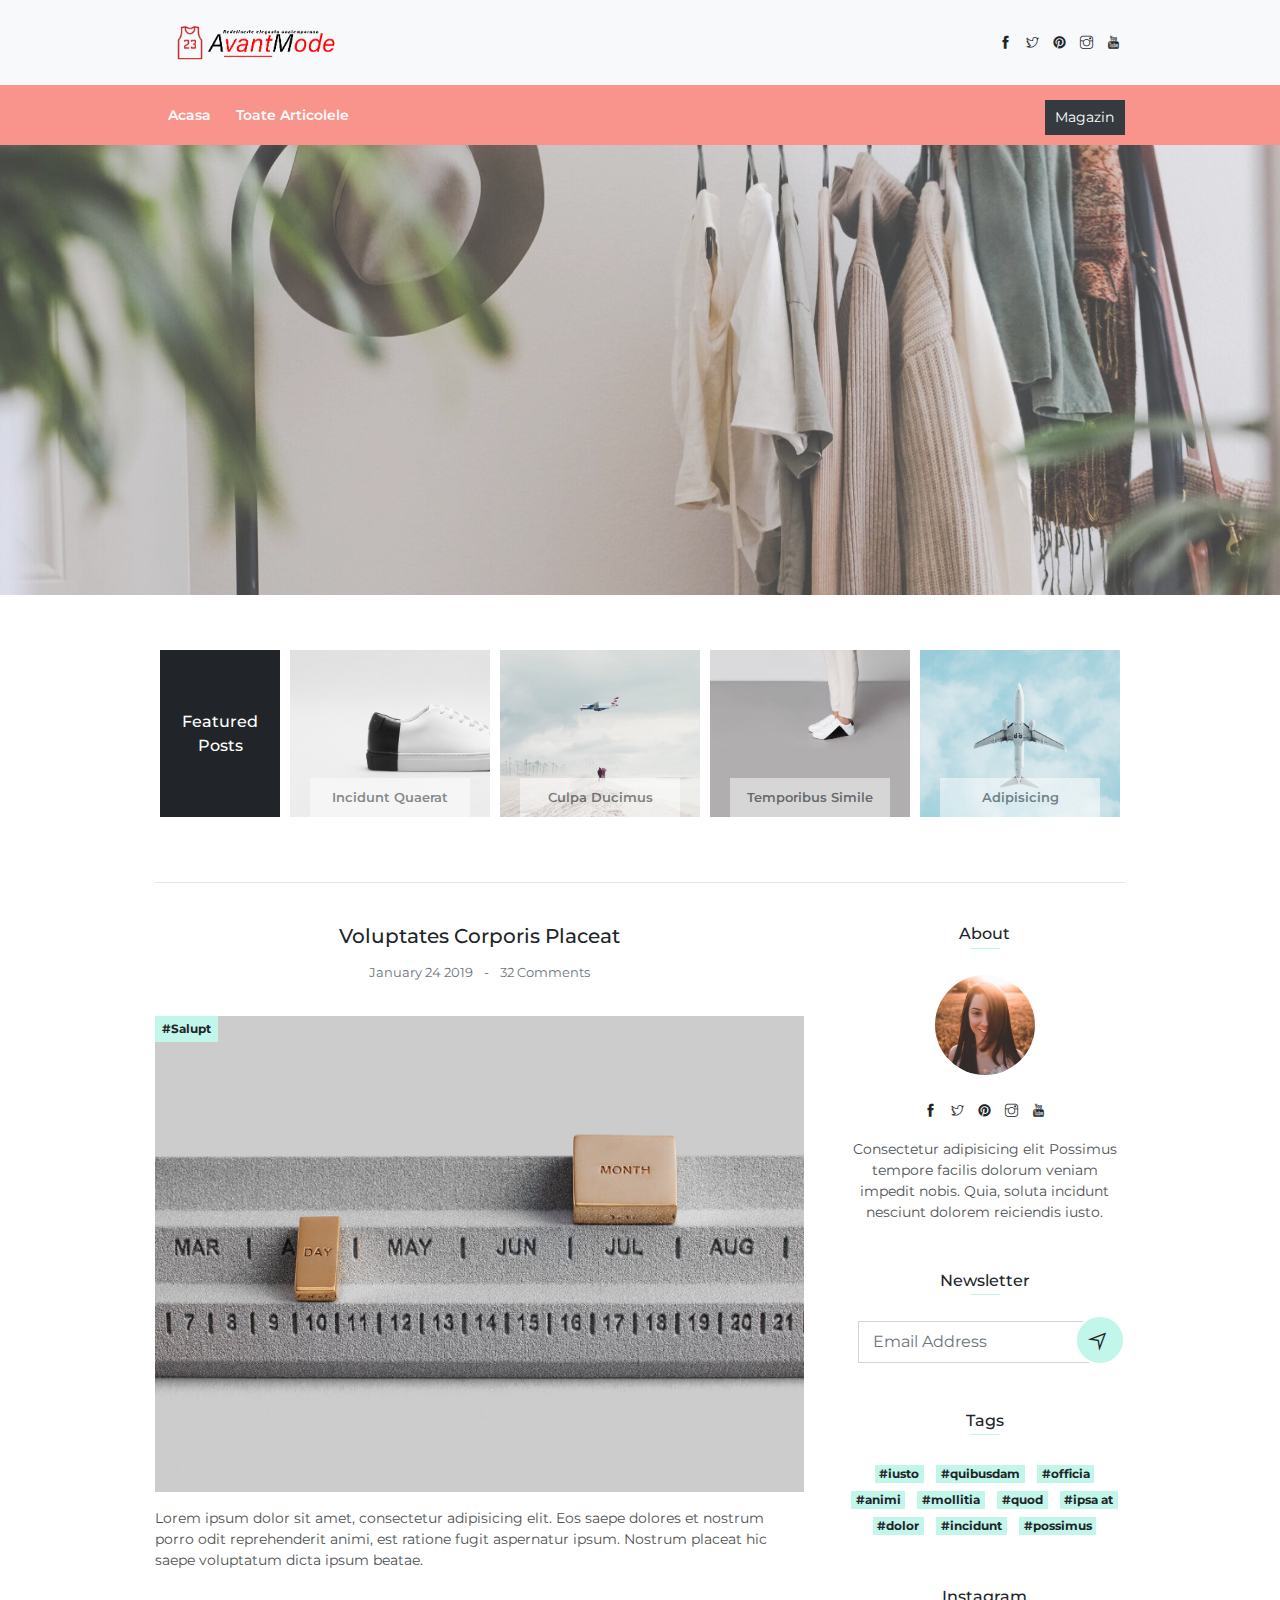
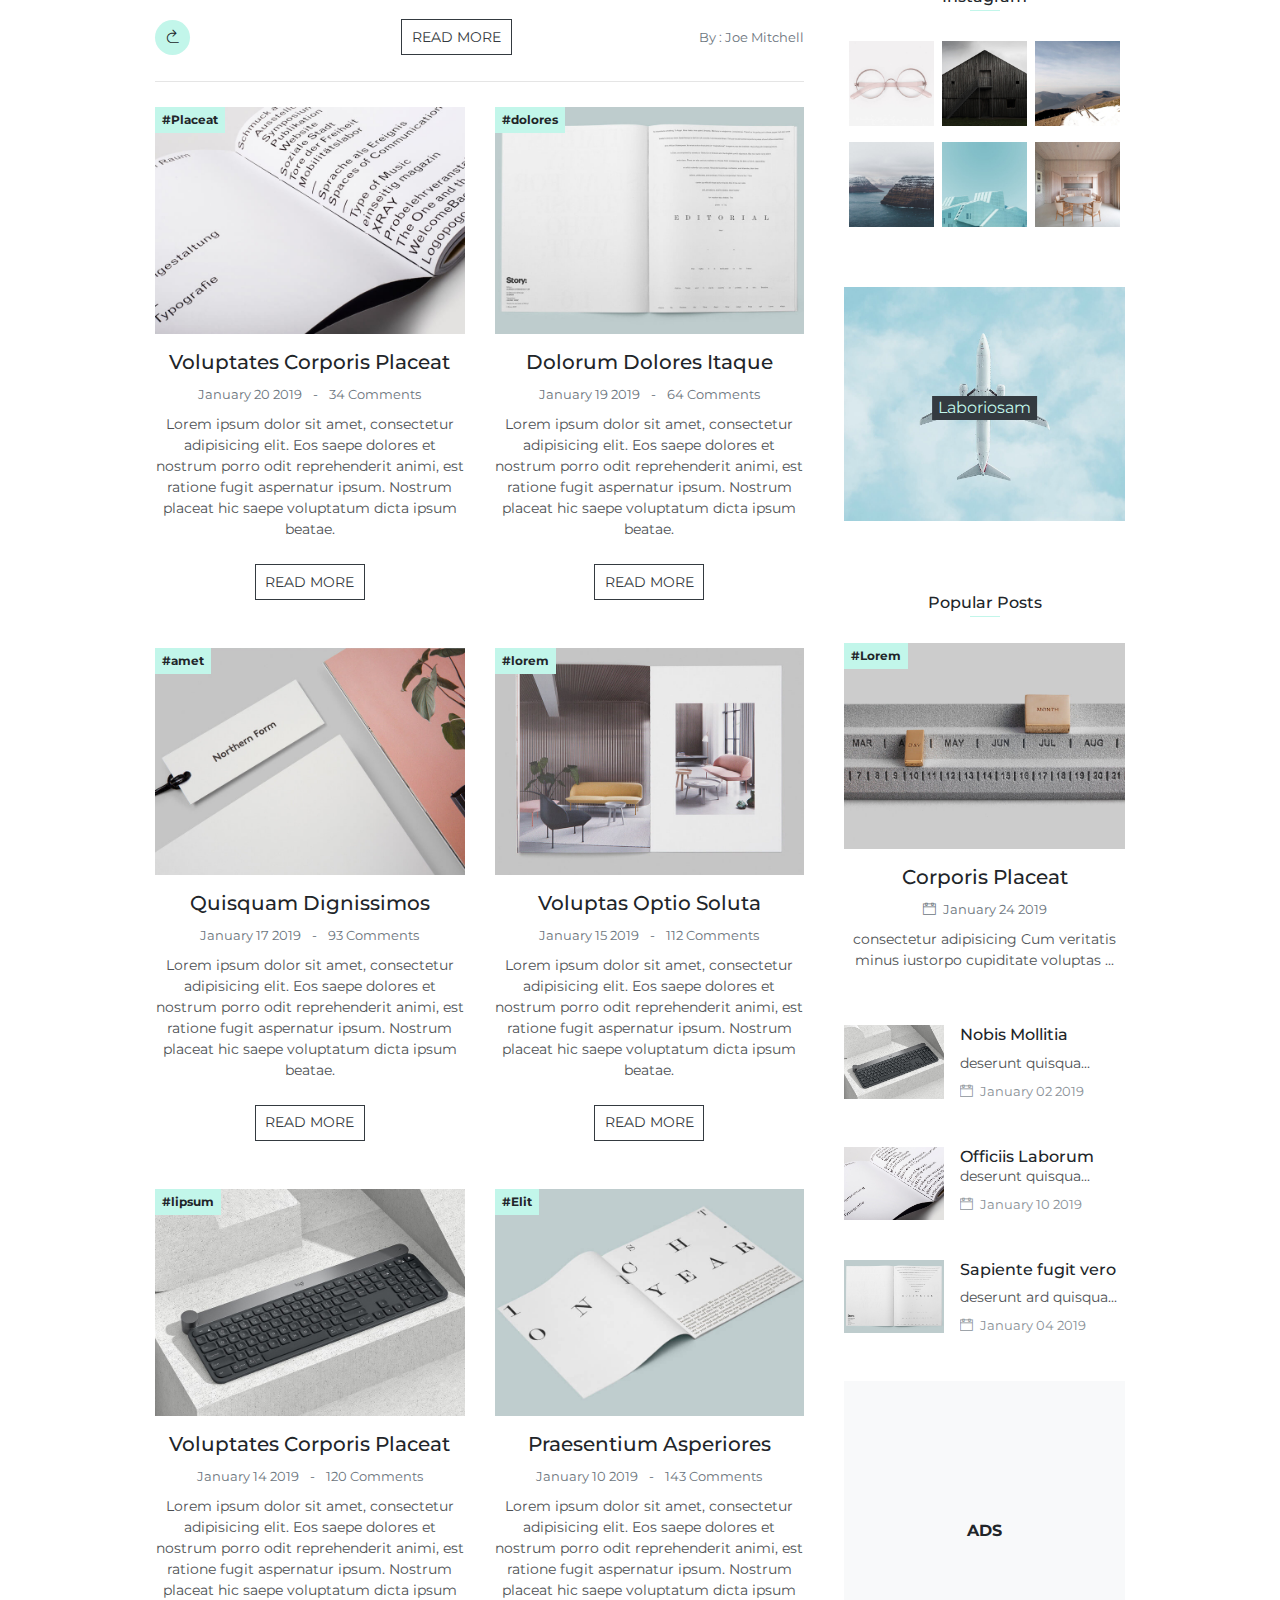
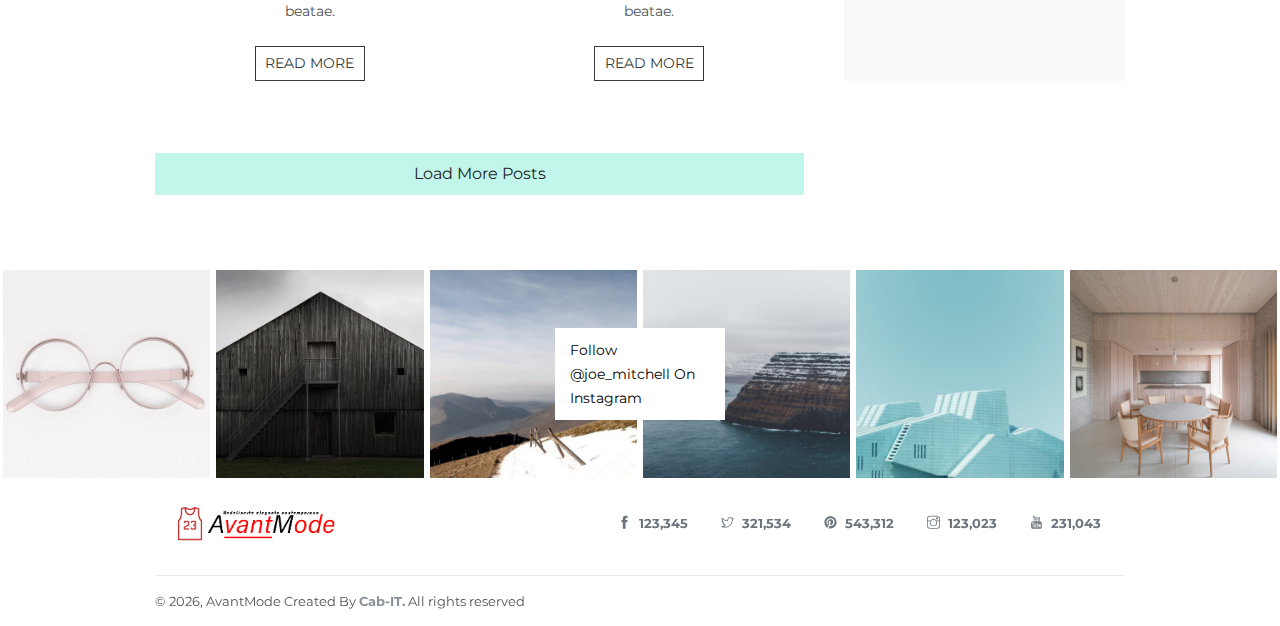
==== commit 4ccb899f: "Change header&Footer, Add Logo&Title" ====
--- a/index.html
+++ b/index.html
@@ -4,8 +4,8 @@
 	<meta charset="utf-8">
     <meta name="viewport" content="width=device-width, initial-scale=1, shrink-to-fit=no">
     <meta name="description" content="Start your development with JoeBLog landing page.">
-    <meta name="author" content="Devcrud">
-    <title>JoeBLog | Free Bootstrap 4.3.x template</title>
+    <meta name="author" content="Cab-IT">
+    <title>AvantMode - Descopera stiluri noi zilnic</title>
     <!-- font icons -->
     <link rel="stylesheet" href="assets/vendors/themify-icons/css/themify-icons.css">
     <!-- Bootstrap + JoeBLog main styles -->
@@ -16,8 +16,8 @@
     <!-- page First Navigation -->
     <nav class="navbar navbar-light bg-light">
         <div class="container">
-            <a class="navbar-brand" href="#">
-                <img src="assets/imgs/logo.svg" alt="">
+            <a class="navbar-brand" href="#"> 
+                <img src="logo/logo_banner.png" alt="" style="width: 200px !important;">
             </a>
             <div class="socials">
                 <a href="javascript:void(0)"><i class="ti-facebook"></i></a>
@@ -31,40 +31,26 @@
     <!-- End Of First Navigation -->
 
     <!-- Page Second Navigation -->
-    <nav class="navbar custom-navbar navbar-expand-md navbar-light bg-primary sticky-top">
+    <nav class="navbar custom-navbar navbar-expand-md navbar-light bg-danger sticky-top">
         <div class="container">
             <button class="navbar-toggler ml-auto" type="button" data-toggle="collapse" data-target="#navbarSupportedContent" aria-controls="navbarSupportedContent" aria-expanded="false" aria-label="Toggle navigation">
                 <span class="navbar-toggler-icon"></span>
             </button>
-            <div class="collapse navbar-collapse" id="navbarSupportedContent">
+            <div class="collapse navbar-collapse" id="navbarSupportedContent"  style="color: #fff !important;">
                 <ul class="navbar-nav">                     
                     <li class="nav-item">
-                        <a class="nav-link" href="index.html">Home</a>
+                        <a class="nav-link" href="index.html"  style="color: #fff !important;">Acasa</a>
                     </li>
                     <li class="nav-item">
-                        <a class="nav-link" href="no-sidebar.html">No Sidebar</a>
+                        <a class="nav-link" href="single-post.html"  style="color: #fff !important;">Toate Articolele</a>
                     </li>
-                    <li class="nav-item">
-                        <a class="nav-link" href="single-post.html">Single Post</a>
-                    </li>
-                    <li class="nav-item dropdown">
-                        <a class="nav-link dropdown-toggle" href="#" id="navbarDropdown" role="button" data-toggle="dropdown" aria-haspopup="true" aria-expanded="false">
-                            Dropdown
-                        </a>
-                        <div class="dropdown-menu" aria-labelledby="navbarDropdown">
-                            <a class="dropdown-item" href="#">Action</a>
-                            <a class="dropdown-item" href="#">Another action</a>
-                            <div class="dropdown-divider"></div>
-                            <a class="dropdown-item" href="#">Something else here</a>
-                        </div>
-                    </li>
-                    <li class="nav-item">
-                        <a class="nav-link disabled" href="#">Disabled</a>
-                    </li>
+                    <!-- <li class="nav-item">
+                        <a class="nav-link disabled" href="#">Shop</a>
+                    </li> -->
                 </ul>
                 <div class="navbar-nav ml-auto">
                     <li class="nav-item">
-                        <a href="components.html" class="ml-4 btn btn-dark mt-1 btn-sm">Components</a>
+                        <a href="components.html" class="ml-4 btn btn-dark mt-1 btn-sm">Magazin</a>
                     </li>
                 </div>
             </div>
@@ -470,7 +456,7 @@
         <div class="container">
             <div class="row align-items-center justify-content-between">
                 <div class="col-md-3 text-center text-md-left mb-3 mb-md-0">
-                    <img src="assets/imgs/logo.svg" alt="" class="logo">
+                    <img src="logo/logo_banner.png" alt="" class="logo" style="width: 200px !important;">
                 </div>
                 <div class="col-md-9 text-center text-md-right">
                     <div class="socials">
@@ -482,7 +468,7 @@
                     </div>
                 </div>  
             </div>
-            <p class="border-top mb-0 mt-4 pt-3 small">&copy; <script>document.write(new Date().getFullYear())</script>, JoeBlog Created By <a href="https://www.devcrud.com" class="text-muted font-weight-bold" target="_blank">DevCrud.</a>  All rights reserved </p> 
+            <p class="border-top mb-0 mt-4 pt-3 small">&copy; <script>document.write(new Date().getFullYear())</script>, AvantMode Created By <a href="https://cab-it.ro" class="text-muted font-weight-bold" target="_blank">Cab-IT.</a>  All rights reserved </p> 
         </div>      
     </footer>
     <!-- End of Page Footer -->
--- a/assets/css/joeblog.css
+++ b/assets/css/joeblog.css
@@ -11608,7 +11608,7 @@
 
 .page-header {
   position: relative;
-  background: url(../imgs/header.jpg) no-repeat center top fixed;
+  background: url(../imgs/home.jpeg) no-repeat center top fixed;
   background-size: cover;
   height: 450px;
 }
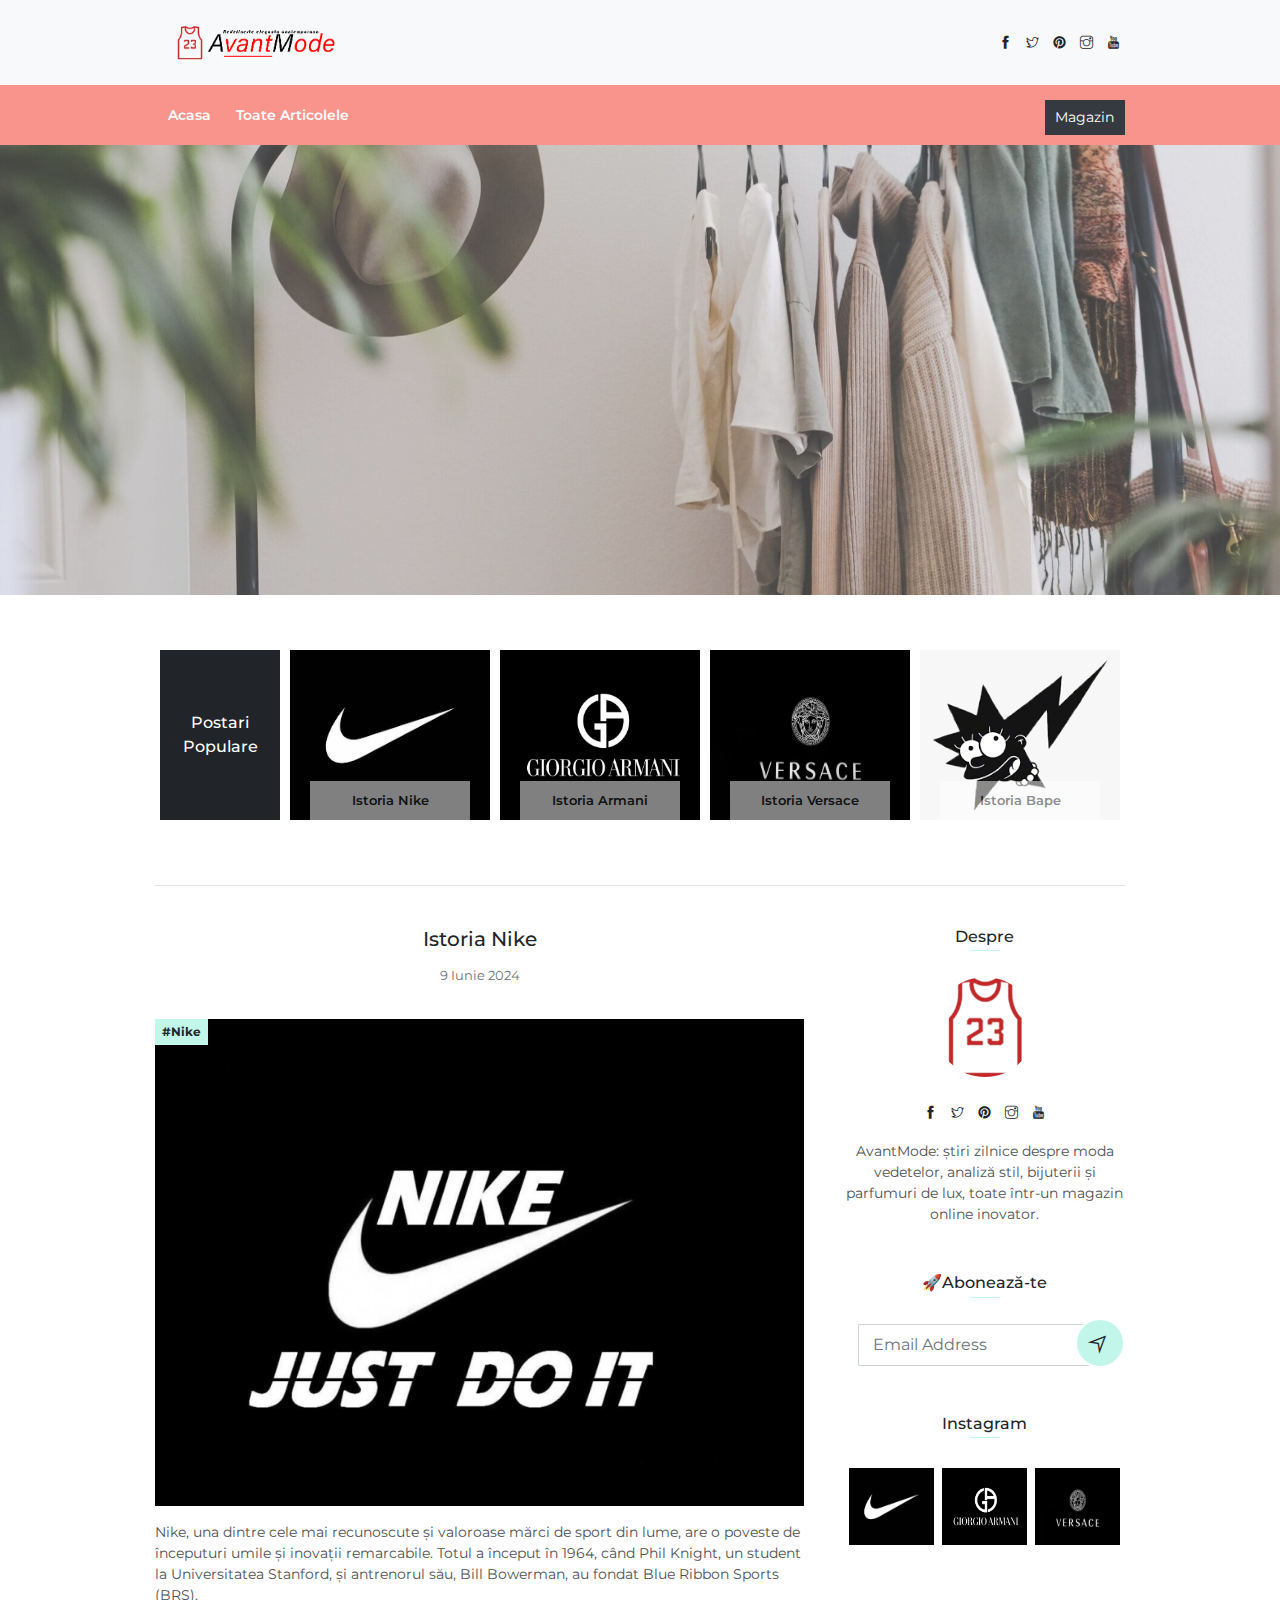
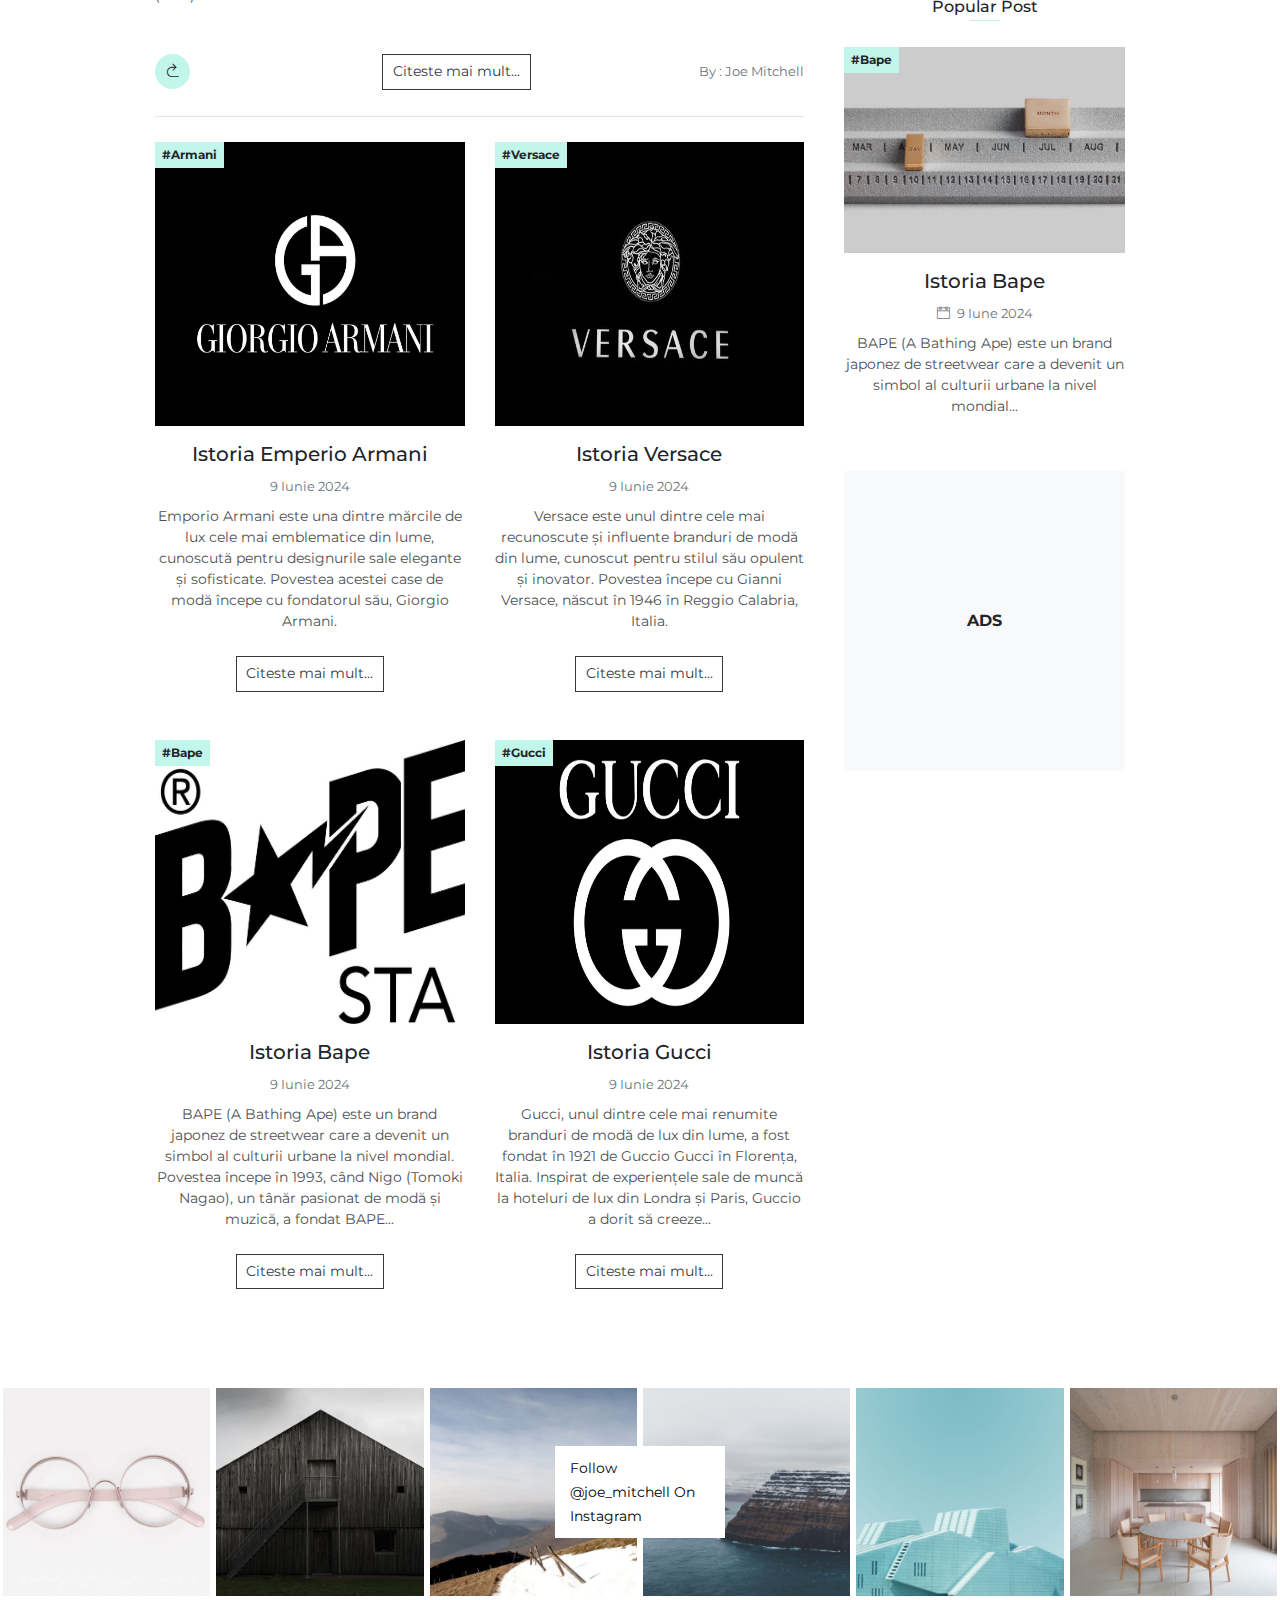
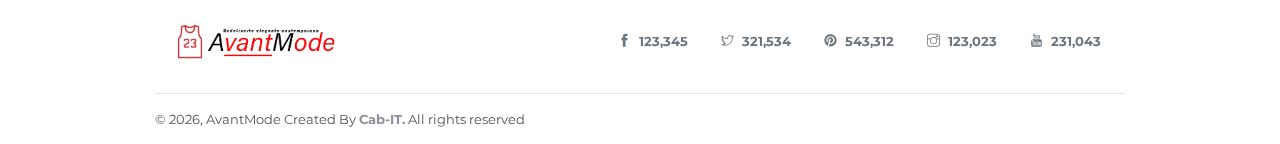
==== commit fc74afc5: "make all modifications on Home" ====
--- a/index.html
+++ b/index.html
@@ -10,6 +10,8 @@
     <link rel="stylesheet" href="assets/vendors/themify-icons/css/themify-icons.css">
     <!-- Bootstrap + JoeBLog main styles -->
 	<link rel="stylesheet" href="assets/css/joeblog.css">
+
+    <link rel="shortcut icon" type="image/x-icon" href="logo/good.png">
 </head>
 <body data-spy="scroll" data-target=".navbar" data-offset="40" id="home">
     
@@ -65,24 +67,24 @@
     <div class="container">
         <section>
             <div class="feature-posts">
-                <a href="single-post.html" class="feature-post-item">                       
-                    <span>Featured Posts</span>
+                <a href="javascript:void(0)" class="feature-post-item">                       
+                    <span>Postari Populare</span>
                 </a>
                 <a href="single-post.html" class="feature-post-item">
-                    <img src="assets/imgs/img-1.jpg" class="w-100" alt="">
-                    <div class="feature-post-caption">Incidunt Quaerat</div>
+                    <img src="assets/imgs/nike.png" class="w-100" style="height: 100% !important;" alt="Istoria Nike">
+                    <div class="feature-post-caption">Istoria Nike</div>
                 </a>
                 <a href="single-post.html" class="feature-post-item">
-                    <img src="assets/imgs/img-2.jpg" class="w-100" alt="">
-                    <div class="feature-post-caption">Culpa Ducimus</div>
+                    <img src="assets/imgs/armani.jpg" class="w-100" style="height: 100% !important;" alt="Istoria Armani">
+                    <div class="feature-post-caption">Istoria Armani</div>
                 </a>
                 <a href="single-post.html" class="feature-post-item">
-                    <img src="assets/imgs/img-3.jpg" class="w-100" alt="">
-                    <div class="feature-post-caption">Temporibus Simile</div>
+                    <img src="assets/imgs/versace.jpg" class="w-100" style="height: 100% !important;" alt="">
+                    <div class="feature-post-caption">Istoria Versace</div>
                 </a>
                 <a href="single-post.html" class="feature-post-item">
-                    <img src="assets/imgs/img-4.jpg" class="w-100" alt="">
-                    <div class="feature-post-caption">Adipisicing</div>
+                    <img src="assets/imgs/bape.png" class="w-100" style="height: 100% !important;" alt="">
+                    <div class="feature-post-caption">Istoria Bape</div>
                 </a>
             </div>
         </section>
@@ -91,23 +93,21 @@
             <div class="page-content">
                 <div class="card">
                     <div class="card-header text-center">
-                        <h5 class="card-title">Voluptates Corporis Placeat</h5> 
-                        <small class="small text-muted">January 24 2019 
-                            <span class="px-2">-</span>
-                            <a href="#" class="text-muted">32 Comments</a>
+                        <h5 class="card-title">Istoria Nike</h5> 
+                        <small class="small text-muted">9 Iunie 2024
                         </small>
                     </div>
                     <div class="card-body">
                         <div class="blog-media">
-                            <img src="assets/imgs/blog-6.jpg" alt="" class="w-100">
-                            <a href="#" class="badge badge-primary">#Salupt</a>     
+                            <img src="assets/imgs/nike2.jpg" alt="" class="w-100">
+                            <a href="#" class="badge badge-primary">#Nike</a>     
                         </div>  
-                        <p class="my-3">Lorem ipsum dolor sit amet, consectetur adipisicing elit. Eos saepe dolores et nostrum porro odit reprehenderit animi, est ratione fugit aspernatur ipsum. Nostrum placeat hic saepe voluptatum dicta ipsum beatae.</p>
+                        <p class="my-3">Nike, una dintre cele mai recunoscute și valoroase mărci de sport din lume, are o poveste de începuturi umile și inovații remarcabile. Totul a început în 1964, când Phil Knight, un student la Universitatea Stanford, și antrenorul său, Bill Bowerman, au fondat Blue Ribbon Sports (BRS).</p>
                     </div>
                     
                     <div class="card-footer d-flex justify-content-between align-items-center flex-basis-0">
                         <button class="btn btn-primary circle-35 mr-4"><i class="ti-back-right"></i></button>
-                        <a href="single-post.html" class="btn btn-outline-dark btn-sm">READ MORE</a>
+                        <a href="single-post.html" class="btn btn-outline-dark btn-sm">Citeste mai mult...</a>
                         <a href="#" class="text-dark small text-muted">By : Joe Mitchell</a>
                     </div>                  
                 </div>
@@ -117,43 +117,39 @@
                         <div class="card text-center mb-5">
                             <div class="card-header p-0">                                   
                                 <div class="blog-media">
-                                    <img src="assets/imgs/blog-2.jpg" alt="" class="w-100">
-                                    <a href="#" class="badge badge-primary">#Placeat</a>        
-                                </div>  
-                            </div>
-                            <div class="card-body px-0">
-                                <h5 class="card-title mb-2">Voluptates Corporis Placeat</h5>    
-                                <small class="small text-muted">January 20 2019 
-                                    <span class="px-2">-</span>
-                                    <a href="#" class="text-muted">34 Comments</a>
-                                </small>
-                                <p class="my-2">Lorem ipsum dolor sit amet, consectetur adipisicing elit. Eos saepe dolores et nostrum porro odit reprehenderit animi, est ratione fugit aspernatur ipsum. Nostrum placeat hic saepe voluptatum dicta ipsum beatae.</p>
-                            </div>
-                            
-                            <div class="card-footer p-0 text-center">
-                                <a href="single-post.html" class="btn btn-outline-dark btn-sm">READ MORE</a>
-                            </div>                  
-                        </div>
-                    </div>
-                    <div class="col-lg-6">
-                        <div class="card text-center mb-5">
-                            <div class="card-header p-0">                                   
-                                <div class="blog-media">
-                                    <img src="assets/imgs/blog-3.jpg" alt="" class="w-100">
-                                    <a href="#" class="badge badge-primary">#dolores</a>        
-                                </div>  
-                            </div>
-                            <div class="card-body px-0">
-                                <h5 class="card-title mb-2">Dolorum Dolores Itaque</h5> 
-                                <small class="small text-muted">January 19 2019 
-                                    <span class="px-2">-</span>
-                                    <a href="#" class="text-muted">64 Comments</a>
-                                </small>
-                                <p class="my-2">Lorem ipsum dolor sit amet, consectetur adipisicing elit. Eos saepe dolores et nostrum porro odit reprehenderit animi, est ratione fugit aspernatur ipsum. Nostrum placeat hic saepe voluptatum dicta ipsum beatae.</p>
-                            </div>
-                            
-                            <div class="card-footer p-0 text-center">
-                                <a href="single-post.html" class="btn btn-outline-dark btn-sm">READ MORE</a>
+                                    <img src="assets/imgs/armani.jpg" alt="Istoria Armani" class="w-100" style="height: 284px !important;" />
+                                    <a href="#" class="badge badge-primary">#Armani</a>        
+                                </div>  
+                            </div>
+                            <div class="card-body px-0">
+                                <h5 class="card-title mb-2">Istoria Emperio Armani</h5> 
+                                <small class="small text-muted">9 Iunie 2024
+                                </small>
+                                <p class="my-2">Emporio Armani este una dintre mărcile de lux cele mai emblematice din lume, cunoscută pentru designurile sale elegante și sofisticate. Povestea acestei case de modă începe cu fondatorul său, Giorgio Armani.</p>
+                            </div>
+                            
+                            <div class="card-footer p-0 text-center">
+                                <a href="single-post.html" class="btn btn-outline-dark btn-sm">Citeste mai mult...</a>
+                            </div>                  
+                        </div>
+                    </div>
+                    <div class="col-lg-6">
+                        <div class="card text-center mb-5">
+                            <div class="card-header p-0">                                   
+                                <div class="blog-media">
+                                    <img src="assets/imgs/versace.jpg" alt="Istoria Versace" class="w-100" style="height: 284px !important;" />
+                                    <a href="#" class="badge badge-primary">#Versace</a>        
+                                </div>  
+                            </div>
+                            <div class="card-body px-0">
+                                <h5 class="card-title mb-2">Istoria Versace</h5> 
+                                <small class="small text-muted">9 Iunie 2024
+                                </small>
+                                <p class="my-2">Versace este unul dintre cele mai recunoscute și influente branduri de modă din lume, cunoscut pentru stilul său opulent și inovator. Povestea începe cu Gianni Versace, născut în 1946 în Reggio Calabria, Italia.</p>
+                            </div>
+                            
+                            <div class="card-footer p-0 text-center">
+                                <a href="single-post.html" class="btn btn-outline-dark btn-sm">Citeste mai mult...</a>
                             </div>                  
                         </div>
                     </div>
@@ -163,48 +159,44 @@
                         <div class="card text-center mb-5">
                             <div class="card-header p-0">                                   
                                 <div class="blog-media">
-                                    <img src="assets/imgs/blog-4.jpg" alt="" class="w-100">
-                                    <a href="#" class="badge badge-primary">#amet</a>       
-                                </div>  
-                            </div>
-                            <div class="card-body px-0">
-                                <h5 class="card-title mb-2">Quisquam Dignissimos</h5>   
-                                <small class="small text-muted">January 17 2019 
-                                    <span class="px-2">-</span>
-                                    <a href="#" class="text-muted">93 Comments</a>
-                                </small>
-                                <p class="my-2">Lorem ipsum dolor sit amet, consectetur adipisicing elit. Eos saepe dolores et nostrum porro odit reprehenderit animi, est ratione fugit aspernatur ipsum. Nostrum placeat hic saepe voluptatum dicta ipsum beatae.</p>
-                            </div>
-                            
-                            <div class="card-footer p-0 text-center">
-                                <a href="single-post.html" class="btn btn-outline-dark btn-sm">READ MORE</a>
-                            </div>                  
-                        </div>
-                    </div>
-                    <div class="col-lg-6">
-                        <div class="card text-center mb-5">
-                            <div class="card-header p-0">                                   
-                                <div class="blog-media">
-                                    <img src="assets/imgs/blog-5.jpg" alt="" class="w-100">
-                                    <a href="#" class="badge badge-primary">#lorem</a>      
-                                </div>  
-                            </div>
-                            <div class="card-body px-0">
-                                <h5 class="card-title mb-2">Voluptas Optio Soluta</h5>  
-                                <small class="small text-muted">January 15 2019 
-                                    <span class="px-2">-</span>
-                                    <a href="#" class="text-muted">112 Comments</a>
-                                </small>
-                                <p class="my-2">Lorem ipsum dolor sit amet, consectetur adipisicing elit. Eos saepe dolores et nostrum porro odit reprehenderit animi, est ratione fugit aspernatur ipsum. Nostrum placeat hic saepe voluptatum dicta ipsum beatae.</p>
-                            </div>
-                            
-                            <div class="card-footer p-0 text-center">
-                                <a href="single-post.html" class="btn btn-outline-dark btn-sm">READ MORE</a>
-                            </div>                  
-                        </div>
-                    </div>
-                </div>
-                <div class="row">                       
+                                    <img src="assets/imgs/bape.jpg" alt="Istoria Bape" class="w-100" style="height: 284px !important;" >
+                                    <a href="#" class="badge badge-primary">#Bape</a>       
+                                </div>  
+                            </div>
+                            <div class="card-body px-0">
+                                <h5 class="card-title mb-2">Istoria Bape</h5>   
+                                <small class="small text-muted">9 Iunie 2024
+                                </small>
+                                <p class="my-2">BAPE (A Bathing Ape) este un brand japonez de streetwear care a devenit un simbol al culturii urbane la nivel mondial. Povestea începe în 1993, când Nigo (Tomoki Nagao), un tânăr pasionat de modă și muzică, a fondat BAPE...</p>
+                            </div>
+                            
+                            <div class="card-footer p-0 text-center">
+                                <a href="single-post.html" class="btn btn-outline-dark btn-sm">Citeste mai mult...</a>
+                            </div>                  
+                        </div>
+                    </div>
+                    <div class="col-lg-6">
+                        <div class="card text-center mb-5">
+                            <div class="card-header p-0">                                   
+                                <div class="blog-media">
+                                    <img src="assets/imgs/gucci.jpg" alt="Istoria Gucci" class="w-100" style="height: 284px !important;">
+                                    <a href="#" class="badge badge-primary">#Gucci</a>      
+                                </div>  
+                            </div>
+                            <div class="card-body px-0">
+                                <h5 class="card-title mb-2">Istoria Gucci</h5>  
+                                <small class="small text-muted">9 Iunie 2024
+                                </small>
+                                <p class="my-2">Gucci, unul dintre cele mai renumite branduri de modă de lux din lume, a fost fondat în 1921 de Guccio Gucci în Florența, Italia. Inspirat de experiențele sale de muncă la hoteluri de lux din Londra și Paris, Guccio a dorit să creeze...</p>
+                            </div>
+                            
+                            <div class="card-footer p-0 text-center">
+                                <a href="single-post.html" class="btn btn-outline-dark btn-sm">Citeste mai mult...</a>
+                            </div>                  
+                        </div>
+                    </div>
+                </div>
+                <!-- <div class="row">                       
                     <div class="col-lg-6">
                         <div class="card text-center mb-5">
                             <div class="card-header p-0">                                   
@@ -249,14 +241,14 @@
                             </div>                  
                         </div>
                     </div>
-                </div>
-                <button class="btn btn-primary btn-block my-4">Load More Posts</button>
+                </div> -->
+                <!-- <button class="btn btn-primary btn-block my-4">Load More Posts</button> -->
             </div>
 
             <!-- Sidebar -->
             <div class="page-sidebar text-center">
-                <h6 class="sidebar-title section-title mb-4 mt-3">About</h6>
-                <img src="assets/imgs/avatar.jpg" alt="" class="circle-100 mb-3">
+                <h6 class="sidebar-title section-title mb-4 mt-3">Despre</h6>
+                <img src="logo/good.png" alt="" class="circle-100 mb-3">
                 <div class="socials mb-3 mt-2">
                     <a href="javascript:void(0)"><i class="ti-facebook"></i></a>
                     <a href="javascript:void(0)"><i class="ti-twitter"></i></a>
@@ -264,10 +256,10 @@
                     <a href="javascript:void(0)"><i class="ti-instagram"></i></a>
                     <a href="javascript:void(0)"><i class="ti-youtube"></i></a>
                 </div>
-                <p>Consectetur adipisicing elit Possimus tempore facilis dolorum veniam impedit nobis. Quia, soluta incidunt nesciunt dolorem reiciendis iusto.</p>
+                <p>AvantMode: știri zilnice despre moda vedetelor, analiză stil, bijuterii și parfumuri de lux, toate într-un magazin online inovator.</p>
                 
 
-                <h6 class="sidebar-title mt-5 mb-4">Newsletter</h6>
+                <h6 class="sidebar-title mt-5 mb-4">🚀Abonează-te</h6>
                 <form action="">
                     <div class="subscribe-wrapper">
                         <input type="email" class="form-control" placeholder="Email Address">
@@ -275,36 +267,24 @@
                     </div>
                 </form>
 
-                <h6 class="sidebar-title mt-5 mb-4">Tags</h6>
-                <a href="javascript:void(0)" class="badge badge-primary m-1">#iusto</a>
-                <a href="javascript:void(0)" class="badge badge-primary m-1">#quibusdam</a>
-                <a href="javascript:void(0)" class="badge badge-primary m-1">#officia</a>
-                <a href="javascript:void(0)" class="badge badge-primary m-1">#animi</a>
-                <a href="javascript:void(0)" class="badge badge-primary m-1">#mollitia</a>
-                <a href="javascript:void(0)" class="badge badge-primary m-1">#quod</a>
-                <a href="javascript:void(0)" class="badge badge-primary m-1">#ipsa at</a>
-                <a href="javascript:void(0)" class="badge badge-primary m-1">#dolor</a>
-                <a href="javascript:void(0)" class="badge badge-primary m-1">#incidunt</a>
-                <a href="javascript:void(0)" class="badge badge-primary m-1">#possimus</a>
-
                 <h6 class="sidebar-title mt-5 mb-4">Instagram</h6>
                 <div class="row px-3">
                     <div class="col-4 p-1 figure">
-                        <a href="#" class="figure-img">
-                            <img src="assets/imgs/insta-1.jpg" alt="">
+                        <a href="#" class="figure-img" style="height: 100% !important;">
+                            <img src="assets/imgs/nike.png" style="height: 100% !important;" alt="">
                         </a>
                     </div>
                     <div class="col-4 p-1 figure">
-                        <a href="#" class="figure-img">
-                            <img src="assets/imgs/insta-2.jpg" alt="" class="w-100 m-0">
+                        <a href="#" class="figure-img" style="height: 100% !important;">
+                            <img src="assets/imgs/armani.jpg" alt="" style="height: 100% !important;" class="w-100 m-0">
                         </a>
                     </div>  
                     <div class="col-4 p-1 figure">
-                        <a href="#" class="figure-img">
-                            <img src="assets/imgs/insta-3.jpg" alt="" class="w-100">
-                        </a>
-                    </div>
-                    <div class="col-4 p-1 figure">
+                        <a href="#" class="figure-img" style="height: 100% !important;">
+                            <img src="assets/imgs/versace.jpg" style="height: 100% !important;" alt="" class="w-100">
+                        </a>
+                    </div>
+                    <!-- <div class="col-4 p-1 figure">
                         <a href="#" class="figure-img">
                             <img src="assets/imgs/insta-4.jpg" alt="" class="w-100 m-0">
                         </a>
@@ -318,34 +298,34 @@
                         <a href="#" class="figure-img">
                             <img src="assets/imgs/insta-6.jpg" alt="" class="w-100 m-0">
                         </a>
-                    </div>                          
+                    </div>                           -->
                 </div>  
 
-                <figure class="figure mt-5">
+                <!-- <figure class="figure mt-5">
                     <a href="single-post.html" class="figure-img">
                         <img src="assets/imgs/img-4.jpg" alt="" class="w-100">
                         <figcaption class="figcaption">Laboriosam</figcaption>
                     </a>
-                </figure>
-
-                <h6 class="sidebar-title mt-5 mb-4">Popular Posts</h6>
+                </figure> -->
+
+                <h6 class="sidebar-title mt-5 mb-4">Popular Post</h6>
                 <div class="card mb-4">
                     <a href="single-post.html" class="overlay-link"></a>
                     <div class="card-header p-0">                                   
                         <div class="blog-media">
                             <img src="assets/imgs/blog-6.jpg" alt="" class="w-100">
-                            <a href="#" class="badge badge-primary">#Lorem</a>      
+                            <a href="#" class="badge badge-primary">#Bape</a>      
                         </div>  
                     </div>
                     <div class="card-body px-0">
-                        <h5 class="card-title mb-2">Corporis Placeat</h5>   
-                        <small class="small text-muted"><i class="ti-calendar pr-1"></i> January 24 2019
+                        <h5 class="card-title mb-2">Istoria Bape</h5>   
+                        <small class="small text-muted"><i class="ti-calendar pr-1"></i> 9 Iune 2024
                         </small>
-                        <p class="my-2">consectetur adipisicing Cum veritatis minus iustorpo cupiditate voluptas ...</p>
+                        <p class="my-2">BAPE (A Bathing Ape) este un brand japonez de streetwear care a devenit un simbol al culturii urbane la nivel mondial...</p>
                     </div>      
                 </div>
 
-                <div class="media text-left mb-4">
+                <!-- <div class="media text-left mb-4">
                     <a href="single-post.html" class="overlay-link"></a>
                     <img class="mr-3" src="assets/imgs/blog-1.jpg" width="100px" alt="Generic placeholder image">
                     <div class="media-body">
@@ -371,7 +351,7 @@
                         <p class="mb-2"> deserunt ard quisqua...</p>                        
                         <p class="text-muted small"><i class="ti-calendar pr-1"></i>  January 04 2019</p>
                     </div>
-                </div>  
+                </div>   -->
                 <div class="ad-card d-flex text-center align-items-center justify-content-center">
                     <span href="#" class="font-weight-bold">ADS</span>
                 </div>
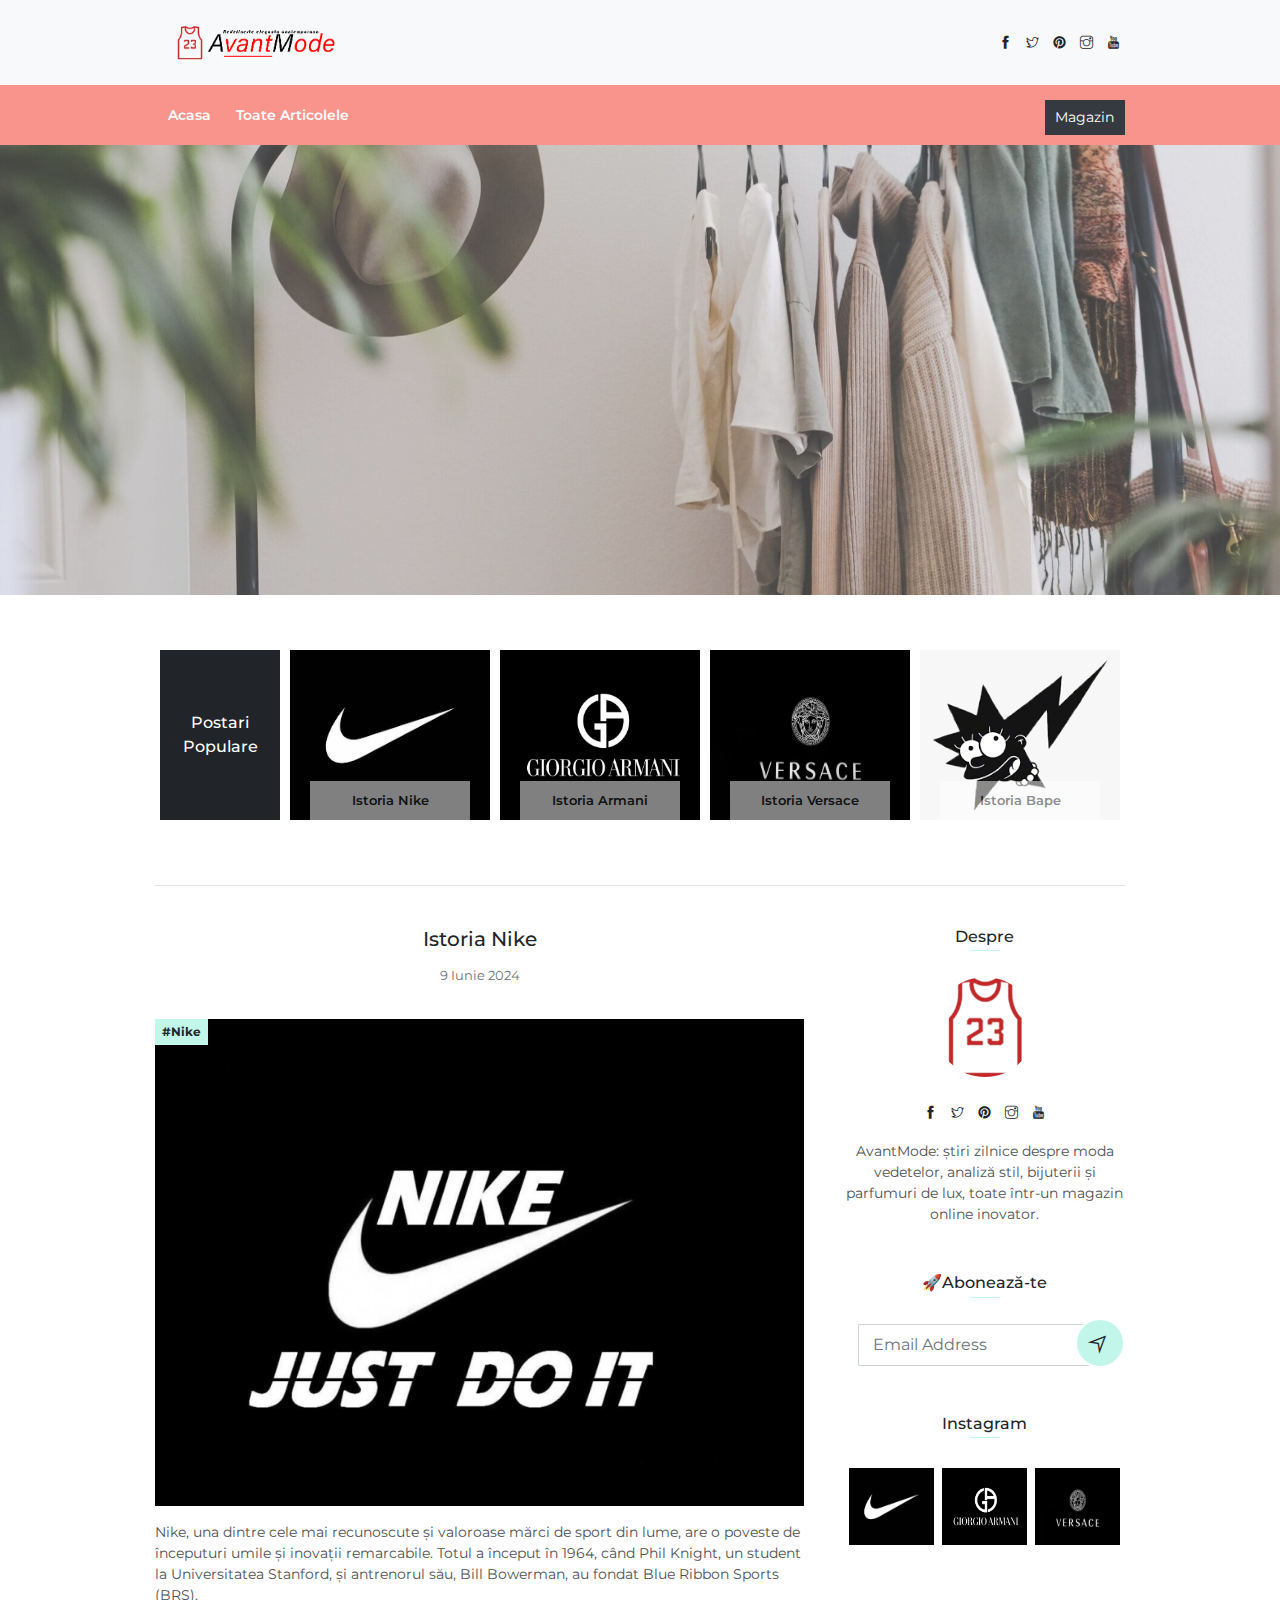
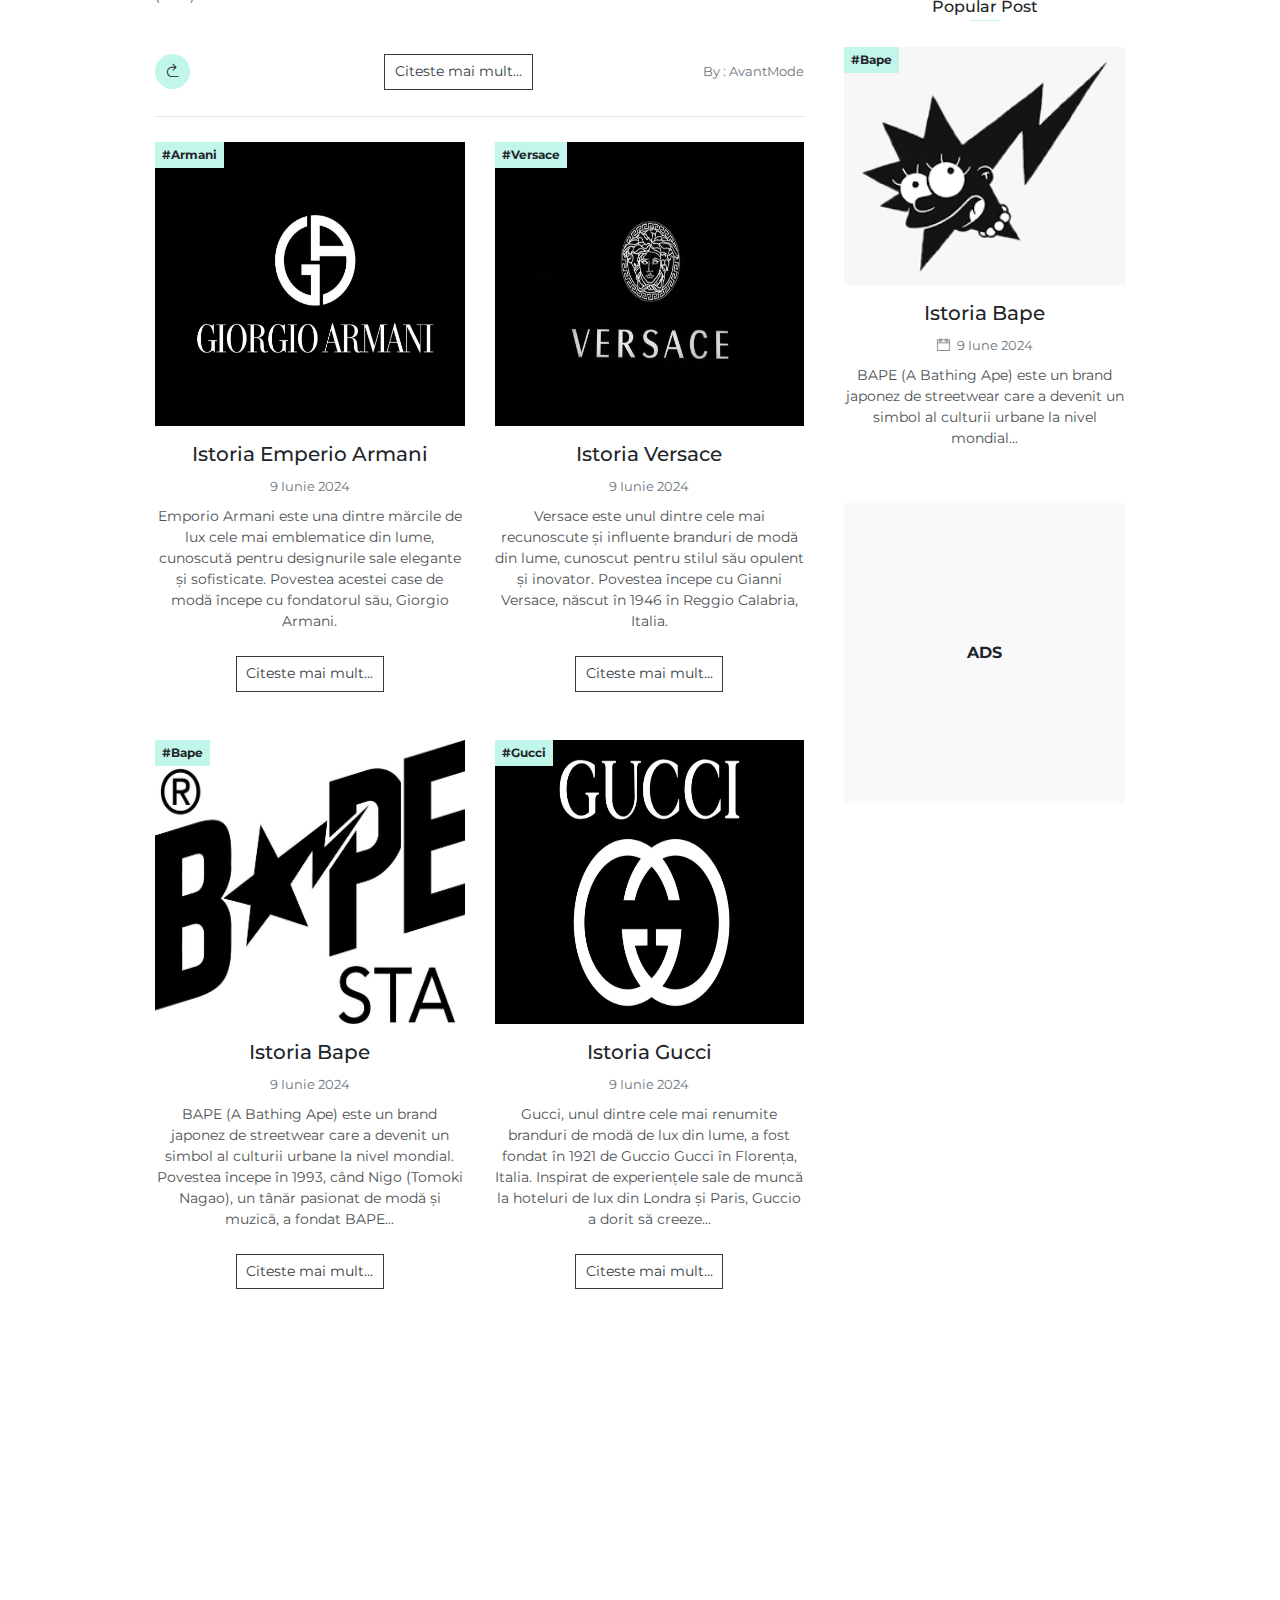
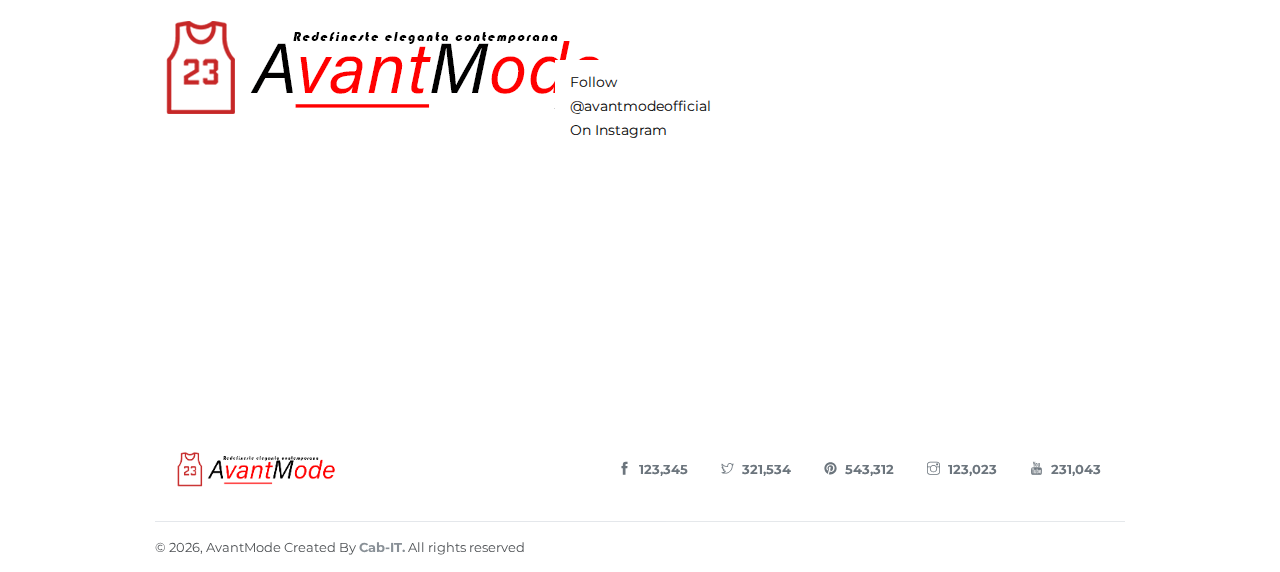
==== commit cb9ed5a8: "finish coming soon shop" ====
--- a/index.html
+++ b/index.html
@@ -52,7 +52,7 @@
                 </ul>
                 <div class="navbar-nav ml-auto">
                     <li class="nav-item">
-                        <a href="components.html" class="ml-4 btn btn-dark mt-1 btn-sm">Magazin</a>
+                        <a href="shop/index.html" class="ml-4 btn btn-dark mt-1 btn-sm">Magazin</a>
                     </li>
                 </div>
             </div>
@@ -108,7 +108,7 @@
                     <div class="card-footer d-flex justify-content-between align-items-center flex-basis-0">
                         <button class="btn btn-primary circle-35 mr-4"><i class="ti-back-right"></i></button>
                         <a href="single-post.html" class="btn btn-outline-dark btn-sm">Citeste mai mult...</a>
-                        <a href="#" class="text-dark small text-muted">By : Joe Mitchell</a>
+                        <a href="#" class="text-dark small text-muted">By : AvantMode</a>
                     </div>                  
                 </div>
                 <hr>
@@ -313,7 +313,7 @@
                     <a href="single-post.html" class="overlay-link"></a>
                     <div class="card-header p-0">                                   
                         <div class="blog-media">
-                            <img src="assets/imgs/blog-6.jpg" alt="" class="w-100">
+                            <img src="assets/imgs/bape.png" alt="" class="w-100">
                             <a href="#" class="badge badge-primary">#Bape</a>      
                         </div>  
                     </div>
@@ -361,72 +361,17 @@
 
     <div class="instagram-wrapper mt-5">
         <div class="ig-id">
-            <a href="javascript:void(0)">Follow @joe_mitchell On Instagram</a>
+            <a href="https://www.instagram.com/avantmodeofficial/">Follow @avantmodeofficial On Instagram</a>
         </div>
         <a href="javascript:void(0)" class="insta-item">
-            <img src="assets/imgs/insta-1.jpg" alt="" class="w-100">
+            <img src="logo/Untitled-1.png" alt="" class="w-100">
             <div class="overlay">
-                <span>
+                <!-- <span>
                     <i class="ti-heart"></i> 23
                 </span>
                 <span>
                     <i class="ti-comment"></i> 12
-                </span>
-            </div>
-        </a>
-        <a href="javascript:void(0)" class="insta-item">
-            <img src="assets/imgs/insta-2.jpg" alt="" class="w-100">
-            <div class="overlay">
-                <span>
-                    <i class="ti-heart"></i> 23
-                </span>
-                <span>
-                    <i class="ti-comment"></i> 12
-                </span>
-            </div>
-        </a>
-        <a href="javascript:void(0)" class="insta-item">
-            <img src="assets/imgs/insta-3.jpg" alt="" class="w-100">
-            <div class="overlay">
-                <span>
-                    <i class="ti-heart"></i> 23
-                </span>
-                <span>
-                    <i class="ti-comment"></i> 12
-                </span>
-            </div>
-        </a>
-        <a href="javascript:void(0)" class="insta-item">
-            <img src="assets/imgs/insta-4.jpg" alt="" class="w-100">
-            <div class="overlay">
-                <span>
-                    <i class="ti-heart"></i> 23
-                </span>
-                <span>
-                    <i class="ti-comment"></i> 12
-                </span>
-            </div>
-        </a>
-        <a href="javascript:void(0)" class="insta-item">
-            <img src="assets/imgs/insta-5.jpg" alt="" class="w-100">
-            <div class="overlay">
-                <span>
-                    <i class="ti-heart"></i> 23
-                </span>
-                <span>
-                    <i class="ti-comment"></i> 12
-                </span>
-            </div>
-        </a>
-        <a href="javascript:void(0)" class="insta-item">
-            <img src="assets/imgs/insta-6.jpg" alt="" class="w-100">
-            <div class="overlay">
-                <span>
-                    <i class="ti-heart"></i> 23
-                </span>
-                <span>
-                    <i class="ti-comment"></i> 12
-                </span>
+                </span> -->
             </div>
         </a>
     </div>
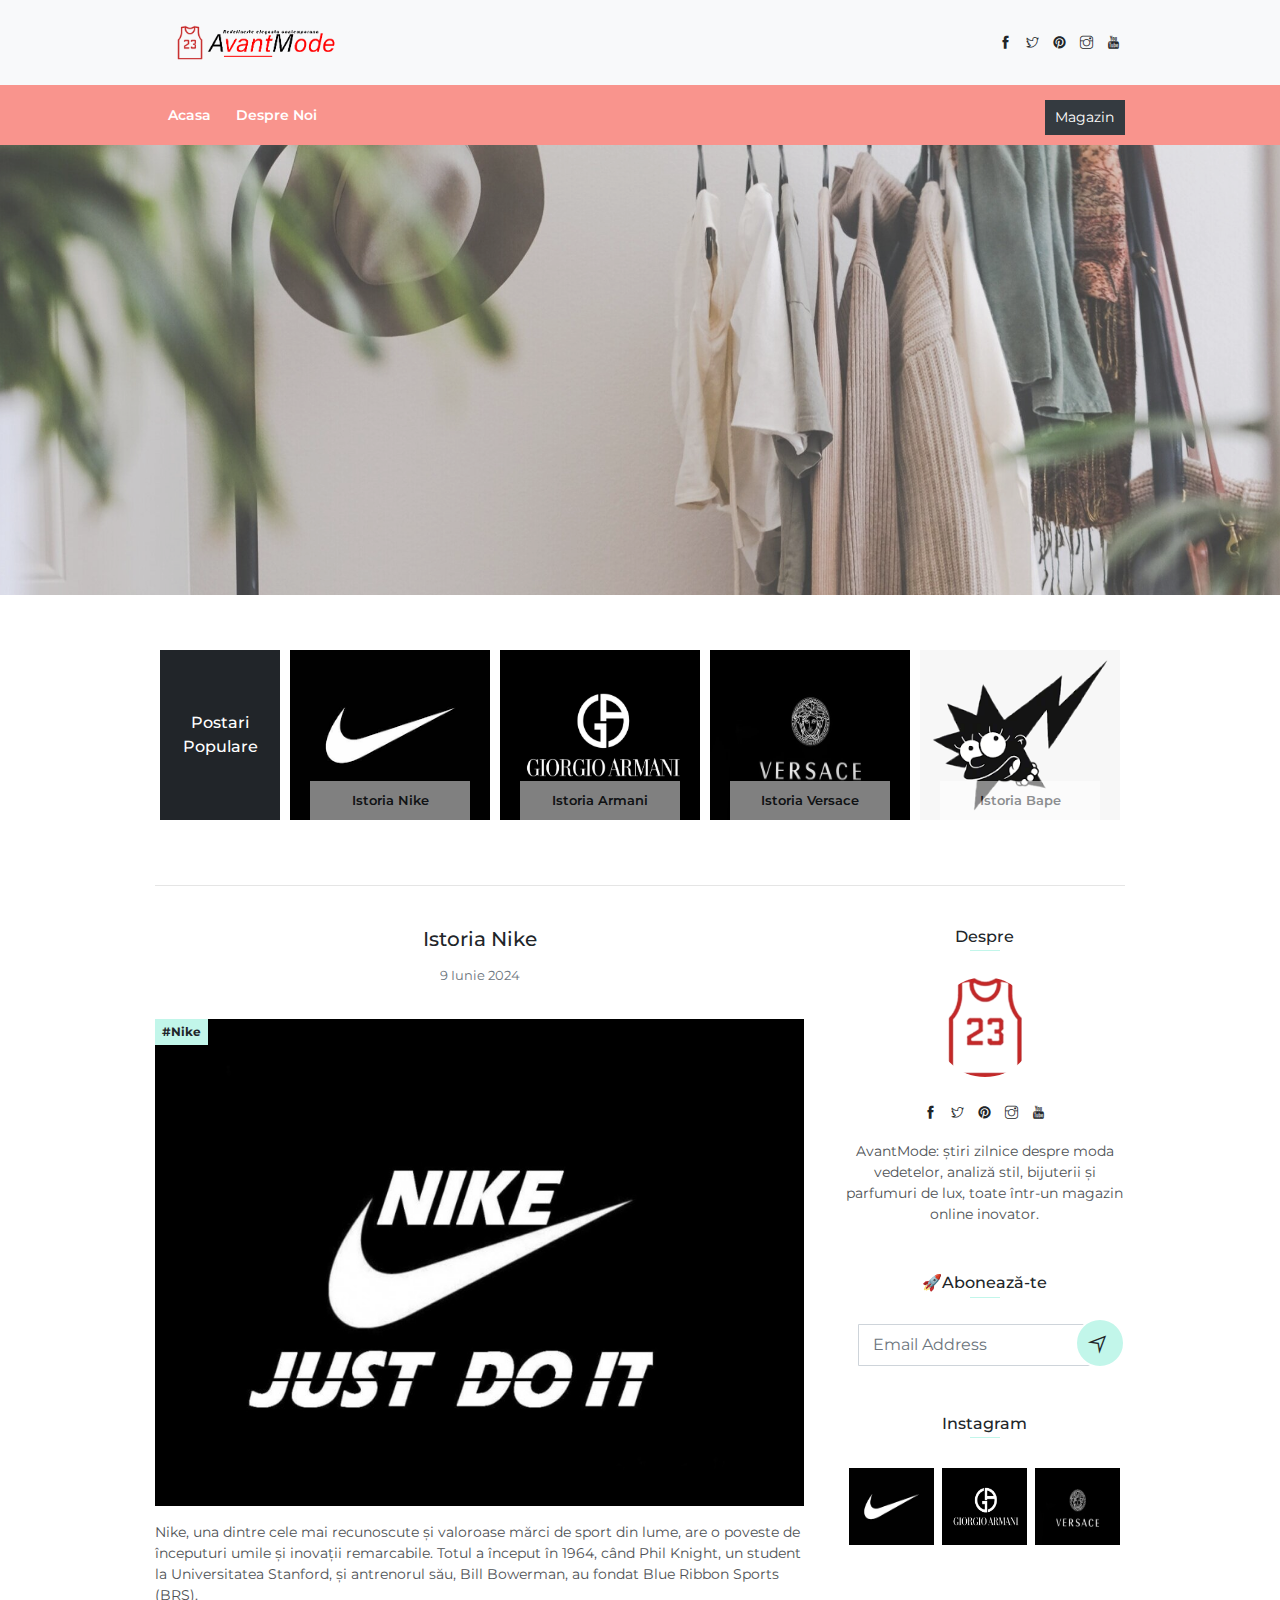
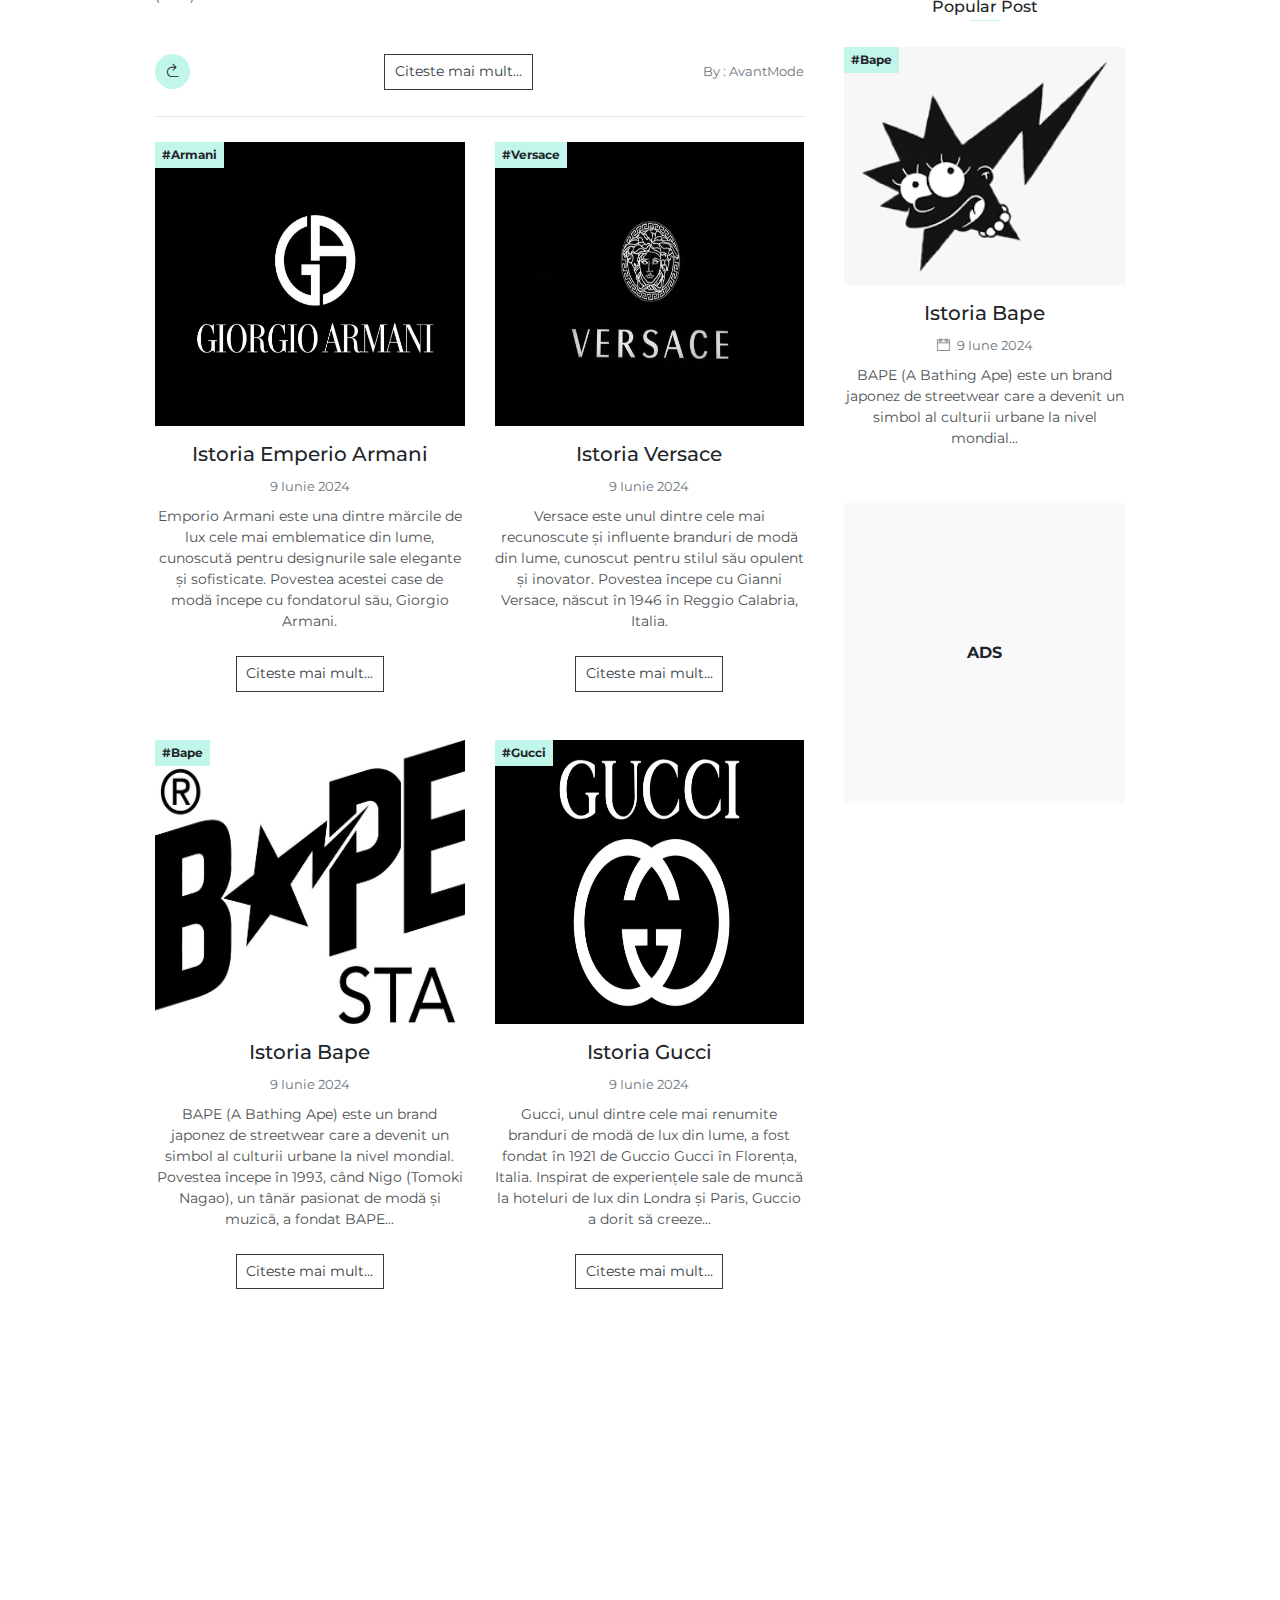
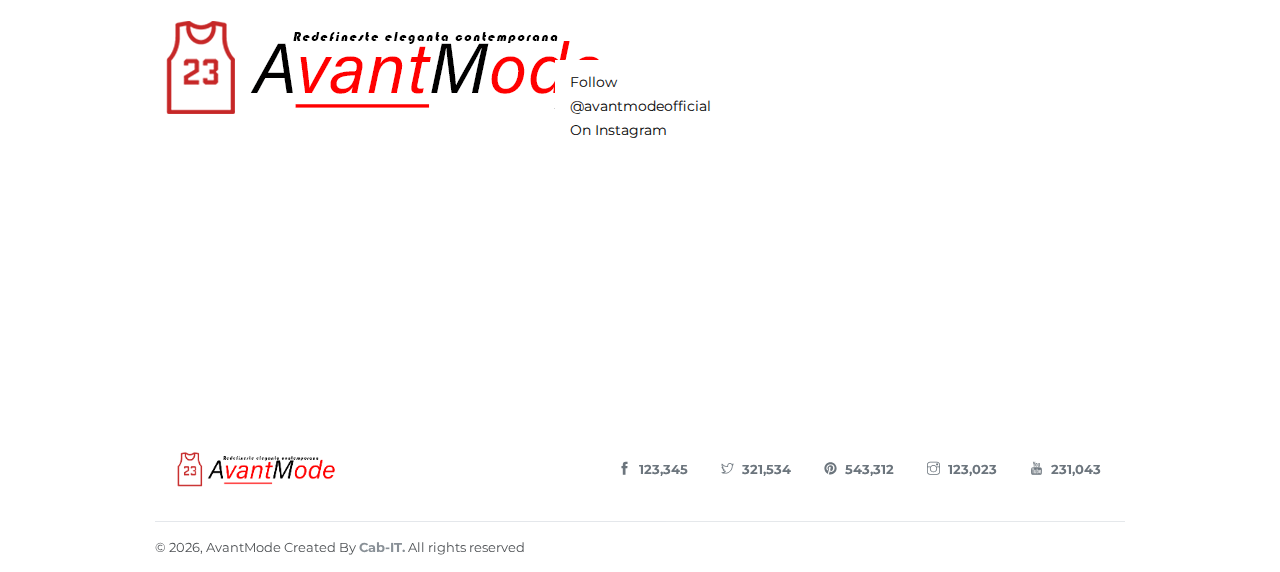
==== commit f698af8e: "add 3 posts" ====
--- a/index.html
+++ b/index.html
@@ -1,5 +1,5 @@
 <!DOCTYPE html>
-<html lang="en">
+<html lang="ro-RO">
 <head>
 	<meta charset="utf-8">
     <meta name="viewport" content="width=device-width, initial-scale=1, shrink-to-fit=no">
@@ -44,7 +44,7 @@
                         <a class="nav-link" href="index.html"  style="color: #fff !important;">Acasa</a>
                     </li>
                     <li class="nav-item">
-                        <a class="nav-link" href="single-post.html"  style="color: #fff !important;">Toate Articolele</a>
+                        <a class="nav-link" href="posts/despre-avantmode.html"  style="color: #fff !important;">Despre Noi</a>
                     </li>
                     <!-- <li class="nav-item">
                         <a class="nav-link disabled" href="#">Shop</a>
@@ -70,11 +70,11 @@
                 <a href="javascript:void(0)" class="feature-post-item">                       
                     <span>Postari Populare</span>
                 </a>
-                <a href="single-post.html" class="feature-post-item">
+                <a href="posts/istoria-nike.html" class="feature-post-item">
                     <img src="assets/imgs/nike.png" class="w-100" style="height: 100% !important;" alt="Istoria Nike">
                     <div class="feature-post-caption">Istoria Nike</div>
                 </a>
-                <a href="single-post.html" class="feature-post-item">
+                <a href="posts/istoria-emporio-armani.html" class="feature-post-item">
                     <img src="assets/imgs/armani.jpg" class="w-100" style="height: 100% !important;" alt="Istoria Armani">
                     <div class="feature-post-caption">Istoria Armani</div>
                 </a>
@@ -100,15 +100,15 @@
                     <div class="card-body">
                         <div class="blog-media">
                             <img src="assets/imgs/nike2.jpg" alt="" class="w-100">
-                            <a href="#" class="badge badge-primary">#Nike</a>     
+                            <a href="javascript:void(0)" class="badge badge-primary">#Nike</a>     
                         </div>  
                         <p class="my-3">Nike, una dintre cele mai recunoscute și valoroase mărci de sport din lume, are o poveste de începuturi umile și inovații remarcabile. Totul a început în 1964, când Phil Knight, un student la Universitatea Stanford, și antrenorul său, Bill Bowerman, au fondat Blue Ribbon Sports (BRS).</p>
                     </div>
                     
                     <div class="card-footer d-flex justify-content-between align-items-center flex-basis-0">
                         <button class="btn btn-primary circle-35 mr-4"><i class="ti-back-right"></i></button>
-                        <a href="single-post.html" class="btn btn-outline-dark btn-sm">Citeste mai mult...</a>
-                        <a href="#" class="text-dark small text-muted">By : AvantMode</a>
+                        <a href="posts/istoria-nike.html" class="btn btn-outline-dark btn-sm">Citeste mai mult...</a>
+                        <a href="javascript:void(0)" class="text-dark small text-muted">By : AvantMode</a>
                     </div>                  
                 </div>
                 <hr>
@@ -118,7 +118,7 @@
                             <div class="card-header p-0">                                   
                                 <div class="blog-media">
                                     <img src="assets/imgs/armani.jpg" alt="Istoria Armani" class="w-100" style="height: 284px !important;" />
-                                    <a href="#" class="badge badge-primary">#Armani</a>        
+                                    <a href="javascript:void(0)" class="badge badge-primary">#Armani</a>        
                                 </div>  
                             </div>
                             <div class="card-body px-0">
@@ -129,7 +129,7 @@
                             </div>
                             
                             <div class="card-footer p-0 text-center">
-                                <a href="single-post.html" class="btn btn-outline-dark btn-sm">Citeste mai mult...</a>
+                                <a href="posts/istoria-emporio-armani.html" class="btn btn-outline-dark btn-sm">Citeste mai mult...</a>
                             </div>                  
                         </div>
                     </div>
@@ -138,7 +138,7 @@
                             <div class="card-header p-0">                                   
                                 <div class="blog-media">
                                     <img src="assets/imgs/versace.jpg" alt="Istoria Versace" class="w-100" style="height: 284px !important;" />
-                                    <a href="#" class="badge badge-primary">#Versace</a>        
+                                    <a href="javascript:void(0)" class="badge badge-primary">#Versace</a>        
                                 </div>  
                             </div>
                             <div class="card-body px-0">
@@ -160,7 +160,7 @@
                             <div class="card-header p-0">                                   
                                 <div class="blog-media">
                                     <img src="assets/imgs/bape.jpg" alt="Istoria Bape" class="w-100" style="height: 284px !important;" >
-                                    <a href="#" class="badge badge-primary">#Bape</a>       
+                                    <a href="javascript:void(0)" class="badge badge-primary">#Bape</a>       
                                 </div>  
                             </div>
                             <div class="card-body px-0">
@@ -180,7 +180,7 @@
                             <div class="card-header p-0">                                   
                                 <div class="blog-media">
                                     <img src="assets/imgs/gucci.jpg" alt="Istoria Gucci" class="w-100" style="height: 284px !important;">
-                                    <a href="#" class="badge badge-primary">#Gucci</a>      
+                                    <a href="javascript:void(0)" class="badge badge-primary">#Gucci</a>      
                                 </div>  
                             </div>
                             <div class="card-body px-0">
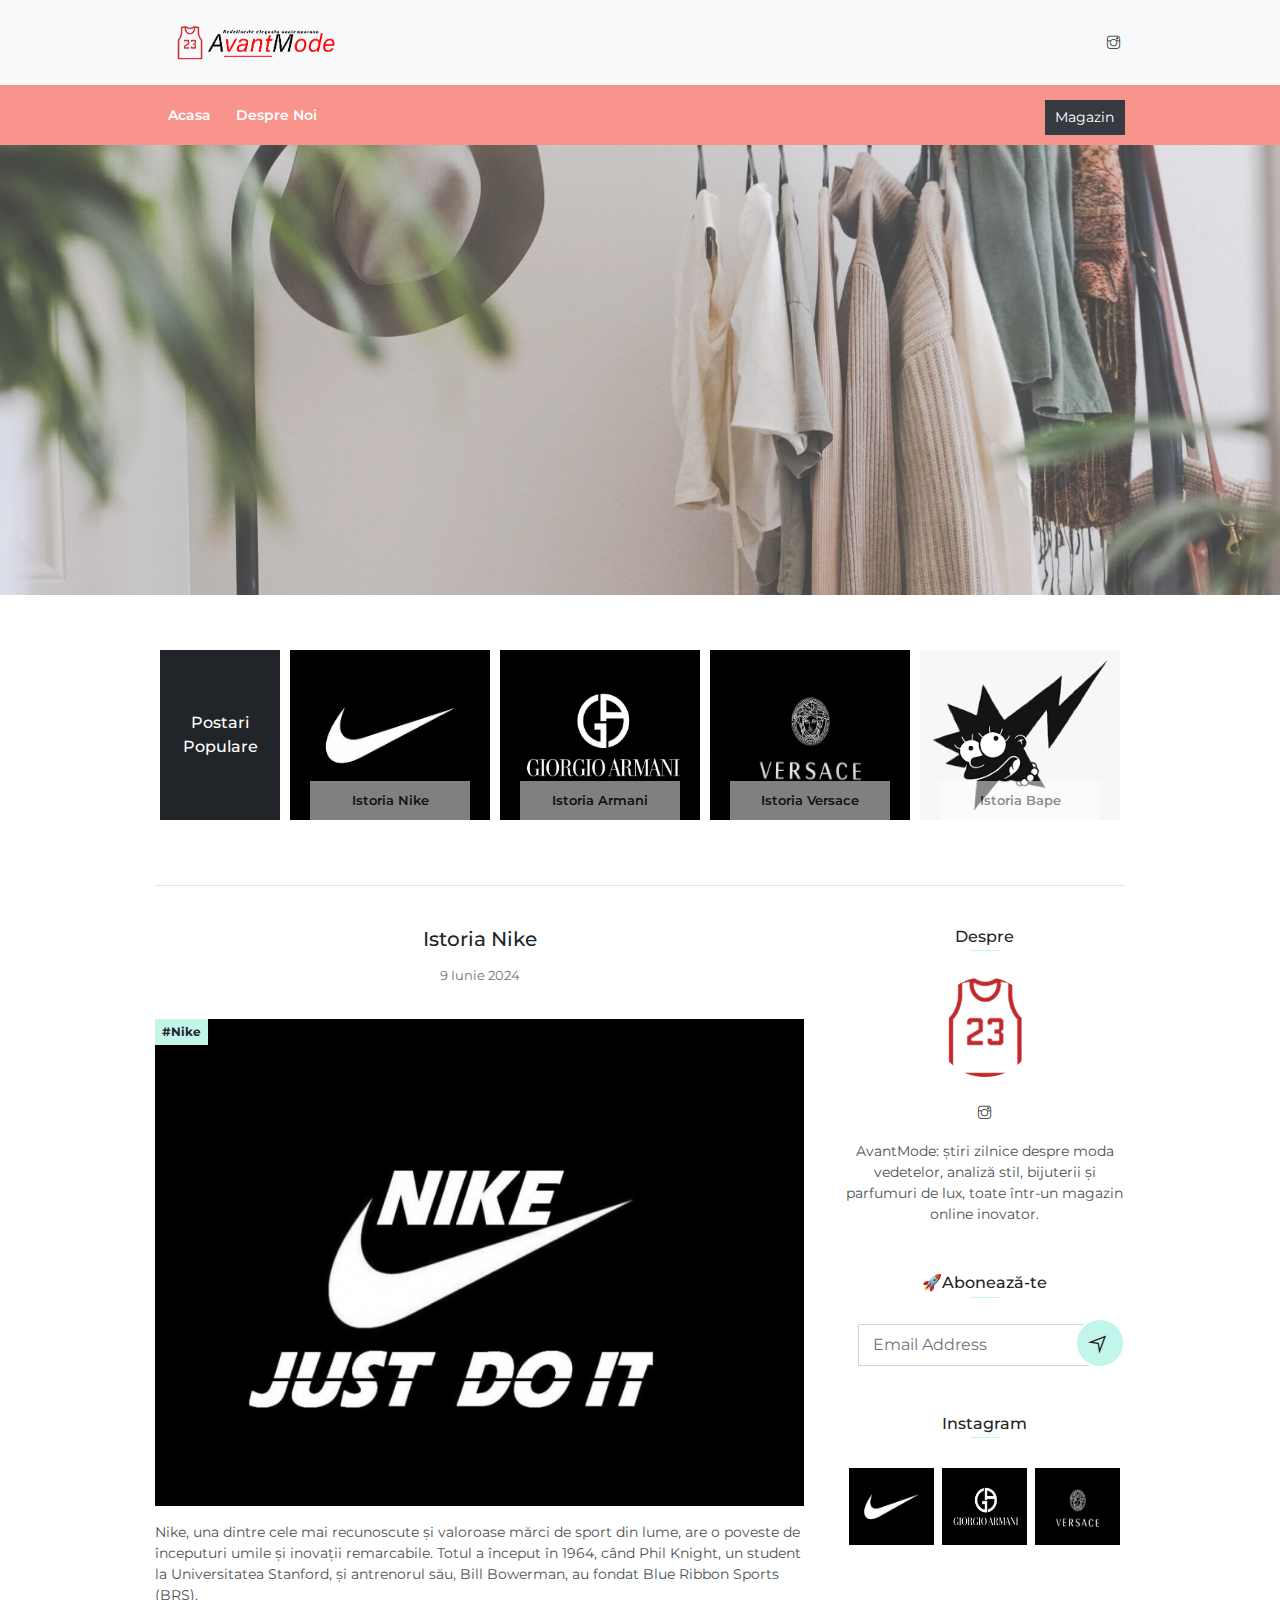
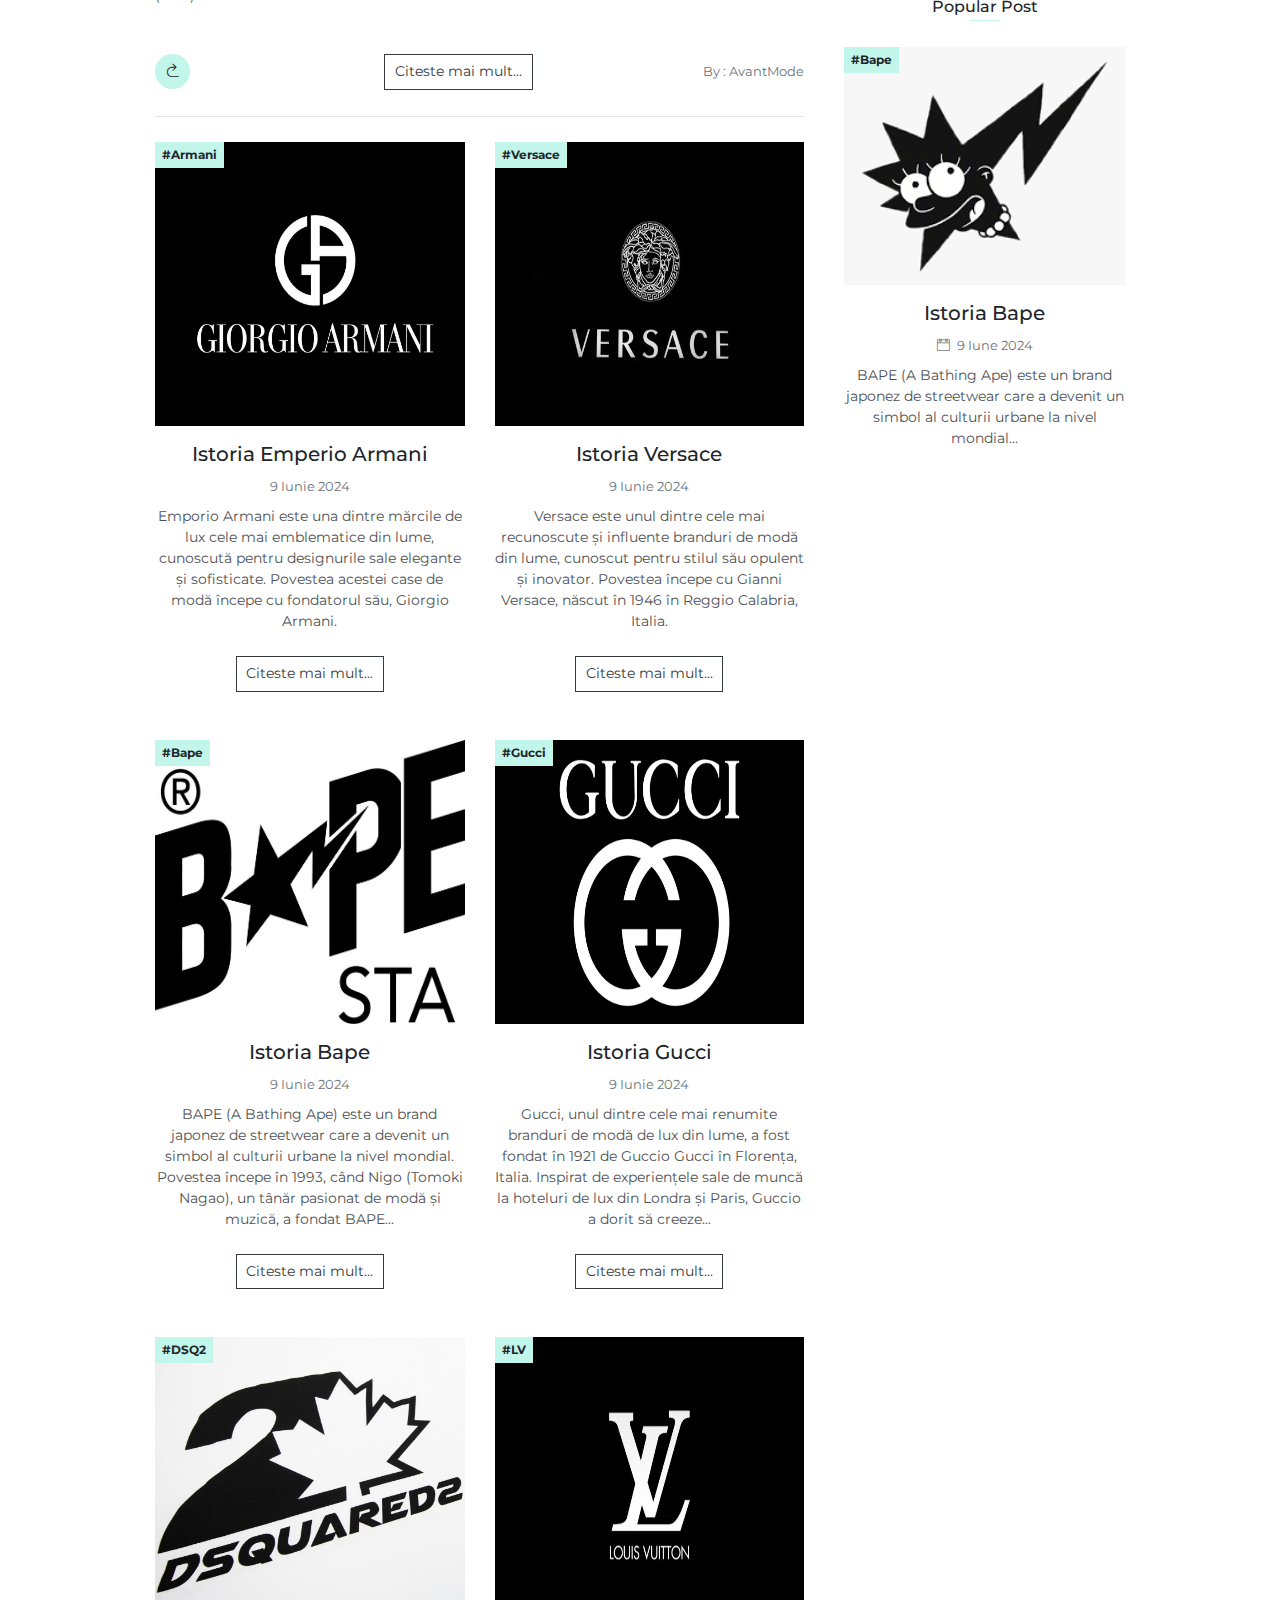
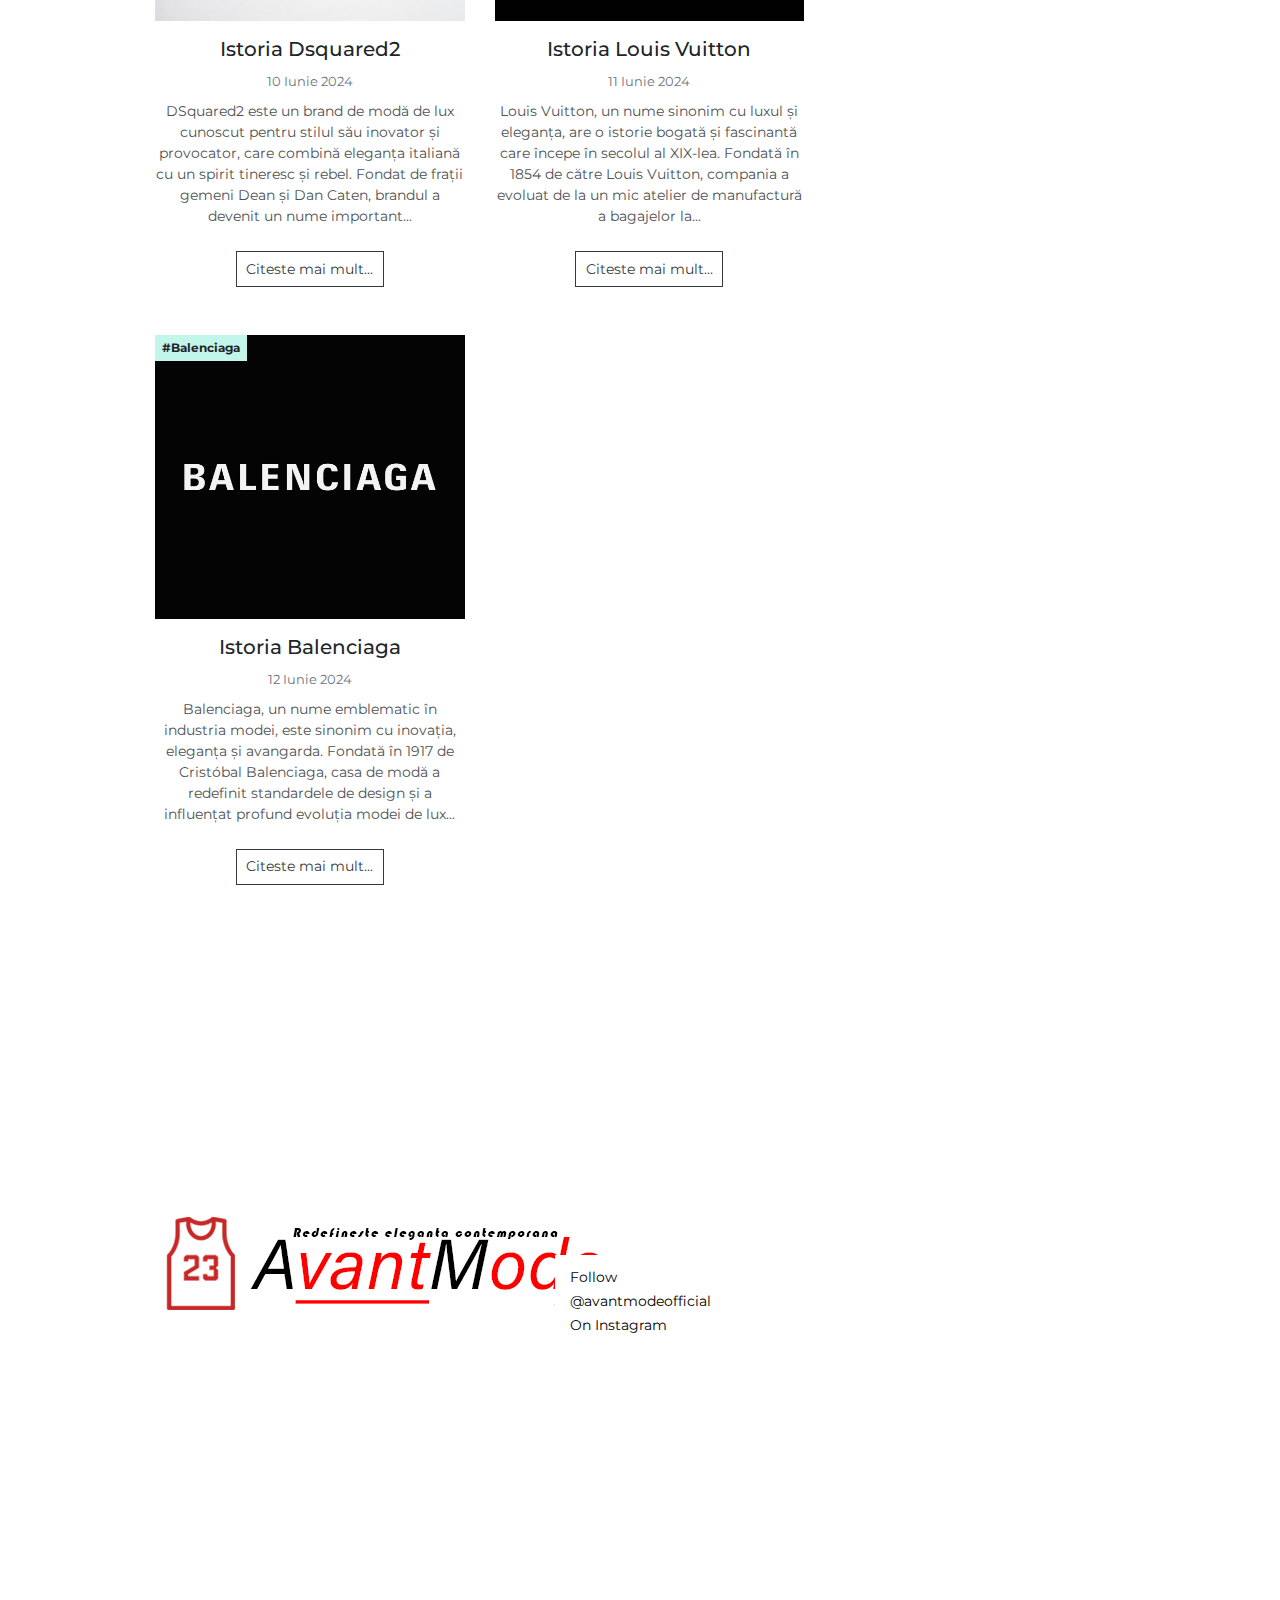
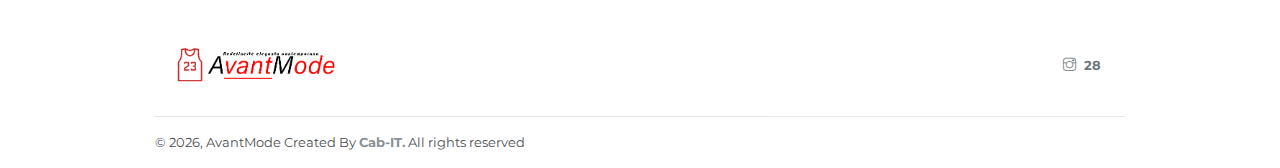
==== commit 4d2d4b2e: "commit 8 articles" ====
--- a/index.html
+++ b/index.html
@@ -3,7 +3,8 @@
 <head>
 	<meta charset="utf-8">
     <meta name="viewport" content="width=device-width, initial-scale=1, shrink-to-fit=no">
-    <meta name="description" content="Start your development with JoeBLog landing page.">
+    <meta name="description" content="Descopera moda vedetelor zilnic pe AvantMode. Analize stil, bijuterii și parfumuri de lux, toate disponibile în magazinul nostru online.">
+    <meta name="keywords" content="moda vedetelor, analize stil, bijuterii de lux, parfumuri de lux, stiri fashion, magazin online fashion, tendinte moda, fashion celebritati">
     <meta name="author" content="Cab-IT">
     <title>AvantMode - Descopera stiluri noi zilnic</title>
     <!-- font icons -->
@@ -22,11 +23,7 @@
                 <img src="logo/logo_banner.png" alt="" style="width: 200px !important;">
             </a>
             <div class="socials">
-                <a href="javascript:void(0)"><i class="ti-facebook"></i></a>
-                <a href="javascript:void(0)"><i class="ti-twitter"></i></a>
-                <a href="javascript:void(0)"><i class="ti-pinterest-alt"></i></a>
-                <a href="javascript:void(0)"><i class="ti-instagram"></i></a>
-                <a href="javascript:void(0)"><i class="ti-youtube"></i></a>
+                <a href="https://www.instagram.com/avantmodeofficial/" target="_blank"><i class="ti-instagram"></i></a>
             </div>
         </div>
     </nav>
@@ -78,11 +75,11 @@
                     <img src="assets/imgs/armani.jpg" class="w-100" style="height: 100% !important;" alt="Istoria Armani">
                     <div class="feature-post-caption">Istoria Armani</div>
                 </a>
-                <a href="single-post.html" class="feature-post-item">
+                <a href="posts/istoria-versace.html" class="feature-post-item">
                     <img src="assets/imgs/versace.jpg" class="w-100" style="height: 100% !important;" alt="">
                     <div class="feature-post-caption">Istoria Versace</div>
                 </a>
-                <a href="single-post.html" class="feature-post-item">
+                <a href="posts/istoria-bape.html" class="feature-post-item">
                     <img src="assets/imgs/bape.png" class="w-100" style="height: 100% !important;" alt="">
                     <div class="feature-post-caption">Istoria Bape</div>
                 </a>
@@ -149,7 +146,7 @@
                             </div>
                             
                             <div class="card-footer p-0 text-center">
-                                <a href="single-post.html" class="btn btn-outline-dark btn-sm">Citeste mai mult...</a>
+                                <a href="posts/istoria-versace.html" class="btn btn-outline-dark btn-sm">Citeste mai mult...</a>
                             </div>                  
                         </div>
                     </div>
@@ -171,7 +168,7 @@
                             </div>
                             
                             <div class="card-footer p-0 text-center">
-                                <a href="single-post.html" class="btn btn-outline-dark btn-sm">Citeste mai mult...</a>
+                                <a href="posts/istoria-bape.html" class="btn btn-outline-dark btn-sm">Citeste mai mult...</a>
                             </div>                  
                         </div>
                     </div>
@@ -191,7 +188,71 @@
                             </div>
                             
                             <div class="card-footer p-0 text-center">
-                                <a href="single-post.html" class="btn btn-outline-dark btn-sm">Citeste mai mult...</a>
+                                <a href="posts/istoria-gucci.html" class="btn btn-outline-dark btn-sm">Citeste mai mult...</a>
+                            </div>                  
+                        </div>
+                    </div>
+                </div>
+                <div class="row">
+                    <div class="col-lg-6">
+                        <div class="card text-center mb-5">
+                            <div class="card-header p-0">                                   
+                                <div class="blog-media">
+                                    <img src="assets/imgs/dsq.jpg" alt="Istoria Dsquared" class="w-100" style="height: 284px !important;">
+                                    <a href="javascript:void(0)" class="badge badge-primary">#DSQ2</a>      
+                                </div>  
+                            </div>
+                            <div class="card-body px-0">
+                                <h5 class="card-title mb-2">Istoria Dsquared2</h5>  
+                                <small class="small text-muted">10 Iunie 2024
+                                </small>
+                                <p class="my-2">DSquared2 este un brand de modă de lux cunoscut pentru stilul său inovator și provocator, care combină eleganța italiană cu un spirit tineresc și rebel. Fondat de frații gemeni Dean și Dan Caten, brandul a devenit un nume important...</p>
+                            </div>
+                            
+                            <div class="card-footer p-0 text-center">
+                                <a href="posts/istoria-dsquared.html" class="btn btn-outline-dark btn-sm">Citeste mai mult...</a>
+                            </div>                  
+                        </div>
+                    </div>
+                    <div class="col-lg-6">
+                        <div class="card text-center mb-5">
+                            <div class="card-header p-0">                                   
+                                <div class="blog-media">
+                                    <img src="assets/imgs/lv.jpg" alt="Istoria Louis Vuitton" class="w-100" style="height: 284px !important;">
+                                    <a href="javascript:void(0)" class="badge badge-primary">#LV</a>      
+                                </div>  
+                            </div>
+                            <div class="card-body px-0">
+                                <h5 class="card-title mb-2">Istoria Louis Vuitton</h5>  
+                                <small class="small text-muted">11 Iunie 2024
+                                </small>
+                                <p class="my-2">Louis Vuitton, un nume sinonim cu luxul și eleganța, are o istorie bogată și fascinantă care începe în secolul al XIX-lea. Fondată în 1854 de către Louis Vuitton, compania a evoluat de la un mic atelier de manufactură a bagajelor la...</p>
+                            </div>
+                            
+                            <div class="card-footer p-0 text-center">
+                                <a href="posts/istoria-lv.html" class="btn btn-outline-dark btn-sm">Citeste mai mult...</a>
+                            </div>                  
+                        </div>
+                    </div>
+                </div>
+                <div class="row">
+                    <div class="col-lg-6">
+                        <div class="card text-center mb-5">
+                            <div class="card-header p-0">                                   
+                                <div class="blog-media">
+                                    <img src="assets/imgs/balenciaga.jpg" alt="Istoria Balenciaga" class="w-100" style="height: 284px !important;">
+                                    <a href="javascript:void(0)" class="badge badge-primary">#Balenciaga</a>      
+                                </div>  
+                            </div>
+                            <div class="card-body px-0">
+                                <h5 class="card-title mb-2">Istoria Balenciaga</h5>  
+                                <small class="small text-muted">12 Iunie 2024
+                                </small>
+                                <p class="my-2">Balenciaga, un nume emblematic în industria modei, este sinonim cu inovația, eleganța și avangarda. Fondată în 1917 de Cristóbal Balenciaga, casa de modă a redefinit standardele de design și a influențat profund evoluția modei de lux...</p>
+                            </div>
+                            
+                            <div class="card-footer p-0 text-center">
+                                <a href="posts/istoria-balenciaga.html" class="btn btn-outline-dark btn-sm">Citeste mai mult...</a>
                             </div>                  
                         </div>
                     </div>
@@ -250,11 +311,7 @@
                 <h6 class="sidebar-title section-title mb-4 mt-3">Despre</h6>
                 <img src="logo/good.png" alt="" class="circle-100 mb-3">
                 <div class="socials mb-3 mt-2">
-                    <a href="javascript:void(0)"><i class="ti-facebook"></i></a>
-                    <a href="javascript:void(0)"><i class="ti-twitter"></i></a>
-                    <a href="javascript:void(0)"><i class="ti-pinterest-alt"></i></a>
-                    <a href="javascript:void(0)"><i class="ti-instagram"></i></a>
-                    <a href="javascript:void(0)"><i class="ti-youtube"></i></a>
+                    <a href="https://www.instagram.com/avantmodeofficial/"><i class="ti-instagram"></i></a>
                 </div>
                 <p>AvantMode: știri zilnice despre moda vedetelor, analiză stil, bijuterii și parfumuri de lux, toate într-un magazin online inovator.</p>
                 
@@ -352,9 +409,6 @@
                         <p class="text-muted small"><i class="ti-calendar pr-1"></i>  January 04 2019</p>
                     </div>
                 </div>   -->
-                <div class="ad-card d-flex text-center align-items-center justify-content-center">
-                    <span href="#" class="font-weight-bold">ADS</span>
-                </div>
             </div>
         </div>
     </div>
@@ -381,15 +435,11 @@
         <div class="container">
             <div class="row align-items-center justify-content-between">
                 <div class="col-md-3 text-center text-md-left mb-3 mb-md-0">
-                    <img src="logo/logo_banner.png" alt="" class="logo" style="width: 200px !important;">
+                    <img src="logo/logo_banner.png" alt="AvantMode" class="logo" style="width: 200px !important;">
                 </div>
                 <div class="col-md-9 text-center text-md-right">
                     <div class="socials">
-                        <a href="javascript:void(0)" class="font-weight-bold text-muted mr-4"><i class="ti-facebook pr-1"></i> 123,345</a>
-                        <a href="javascript:void(0)" class="font-weight-bold text-muted mr-4"><i class="ti-twitter pr-1"></i> 321,534</a>
-                        <a href="javascript:void(0)" class="font-weight-bold text-muted mr-4"><i class="ti-pinterest-alt pr-1"></i> 543,312</a>
-                        <a href="javascript:void(0)" class="font-weight-bold text-muted mr-4"><i class="ti-instagram pr-1"></i> 123,023</a>
-                        <a href="javascript:void(0)" class="font-weight-bold text-muted mr-4"><i class="ti-youtube pr-1"></i> 231,043</a>
+                        <a href="https://www.instagram.com/avantmodeofficial/" class="font-weight-bold text-muted mr-4"><i class="ti-instagram pr-1"></i> 28</a>
                     </div>
                 </div>  
             </div>
@@ -405,5 +455,9 @@
     <!-- JoeBLog js -->
     <script src="assets/js/joeblog.js"></script>
 
+    <script async src="https://pagead2.googlesyndication.com/pagead/js/adsbygoogle.js?client=ca-pub-4473748085503852"
+     crossorigin="anonymous"></script>
+     <script async src="https://fundingchoicesmessages.google.com/i/pub-4473748085503852?ers=1" nonce="mMAU0UUPmrlAu7KsxutCHw"></script><script nonce="mMAU0UUPmrlAu7KsxutCHw">(function() {function signalGooglefcPresent() {if (!window.frames['googlefcPresent']) {if (document.body) {const iframe = document.createElement('iframe'); iframe.style = 'width: 0; height: 0; border: none; z-index: -1000; left: -1000px; top: -1000px;'; iframe.style.display = 'none'; iframe.name = 'googlefcPresent'; document.body.appendChild(iframe);} else {setTimeout(signalGooglefcPresent, 0);}}}signalGooglefcPresent();})();</script>
+
 </body>
 </html>
